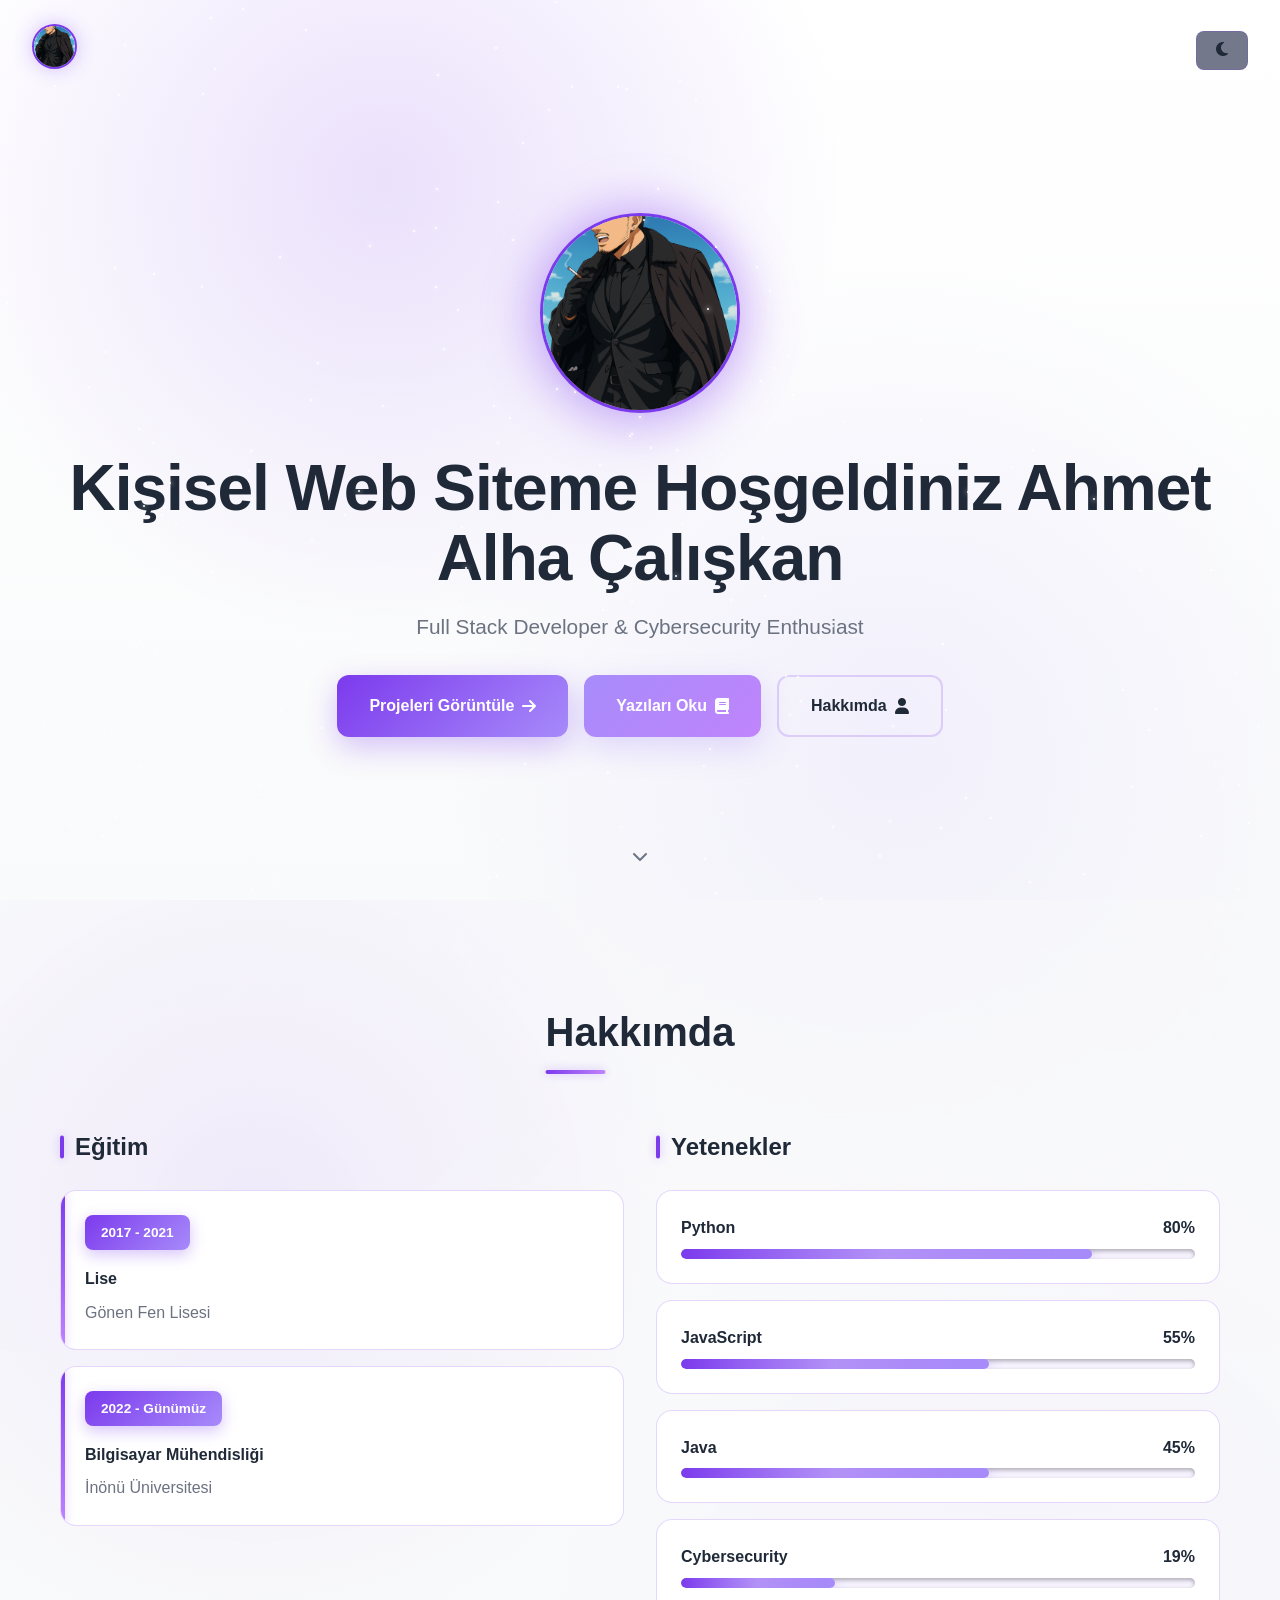
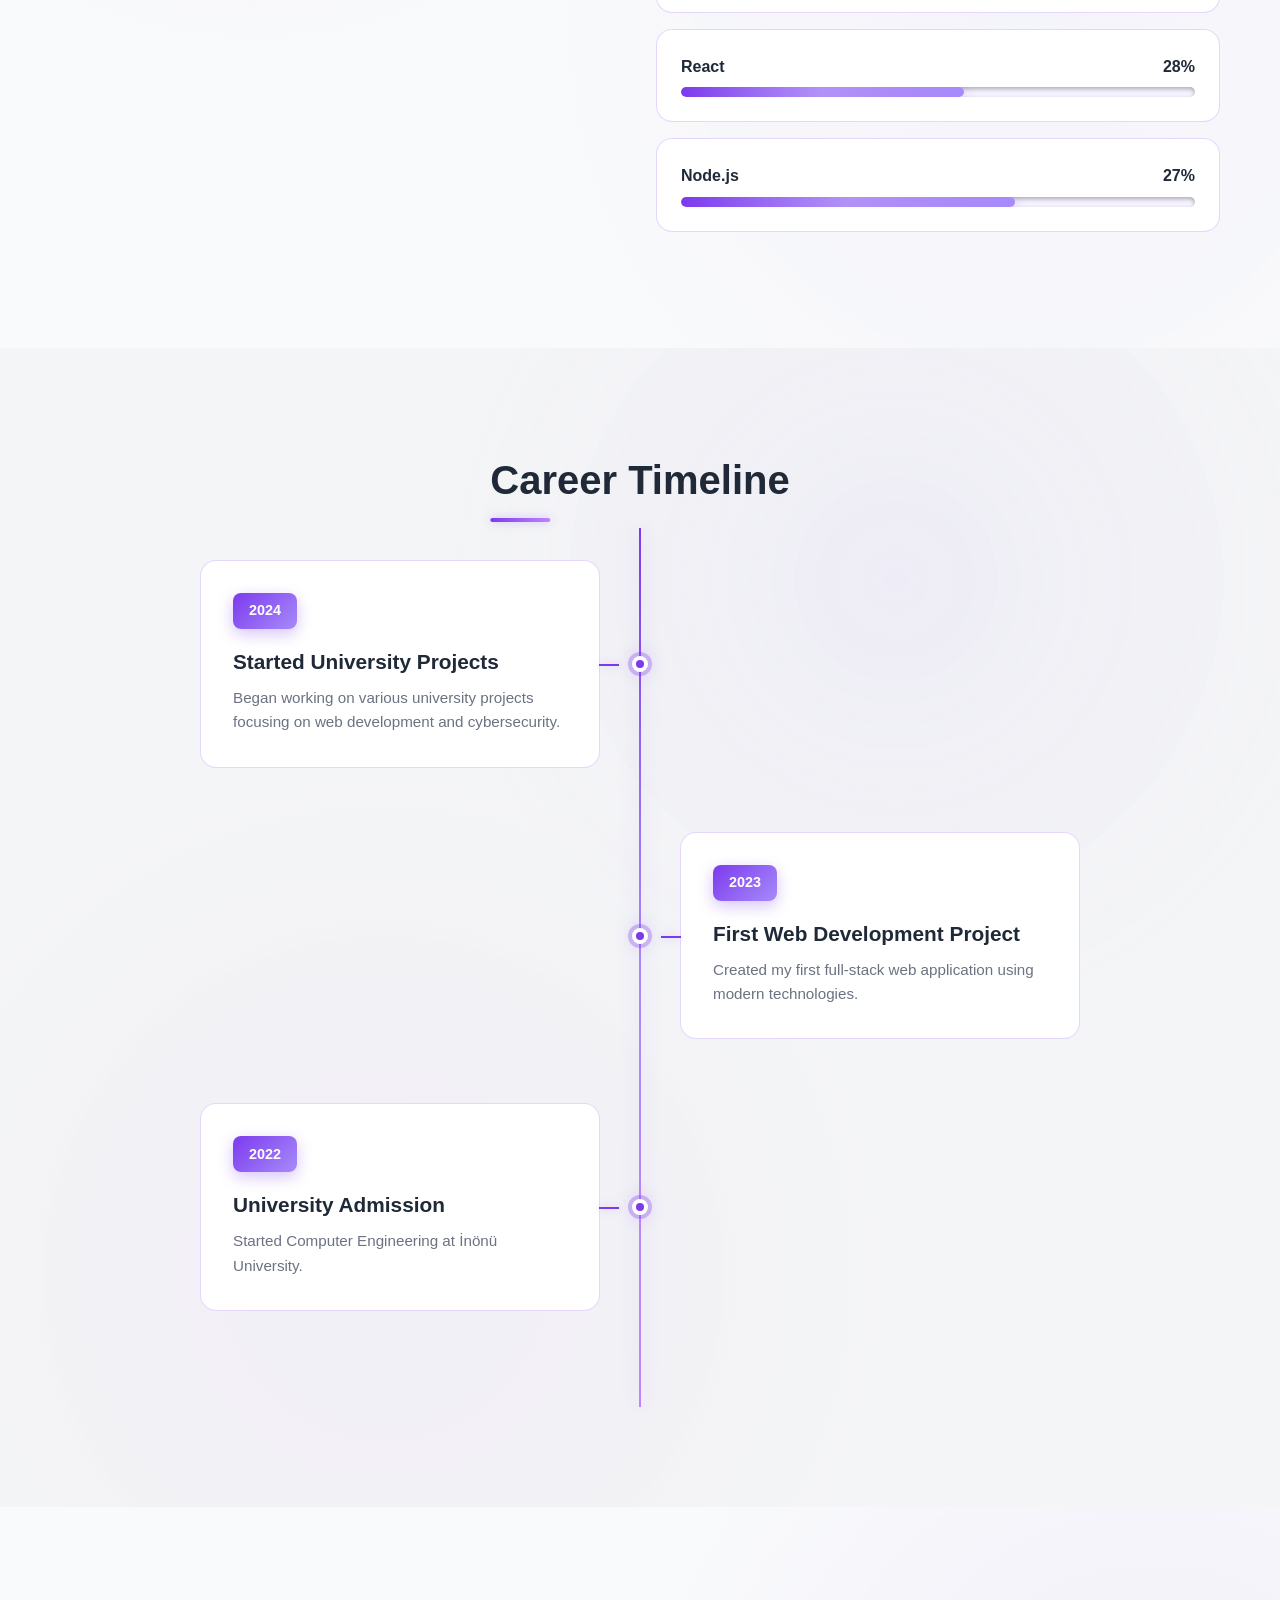
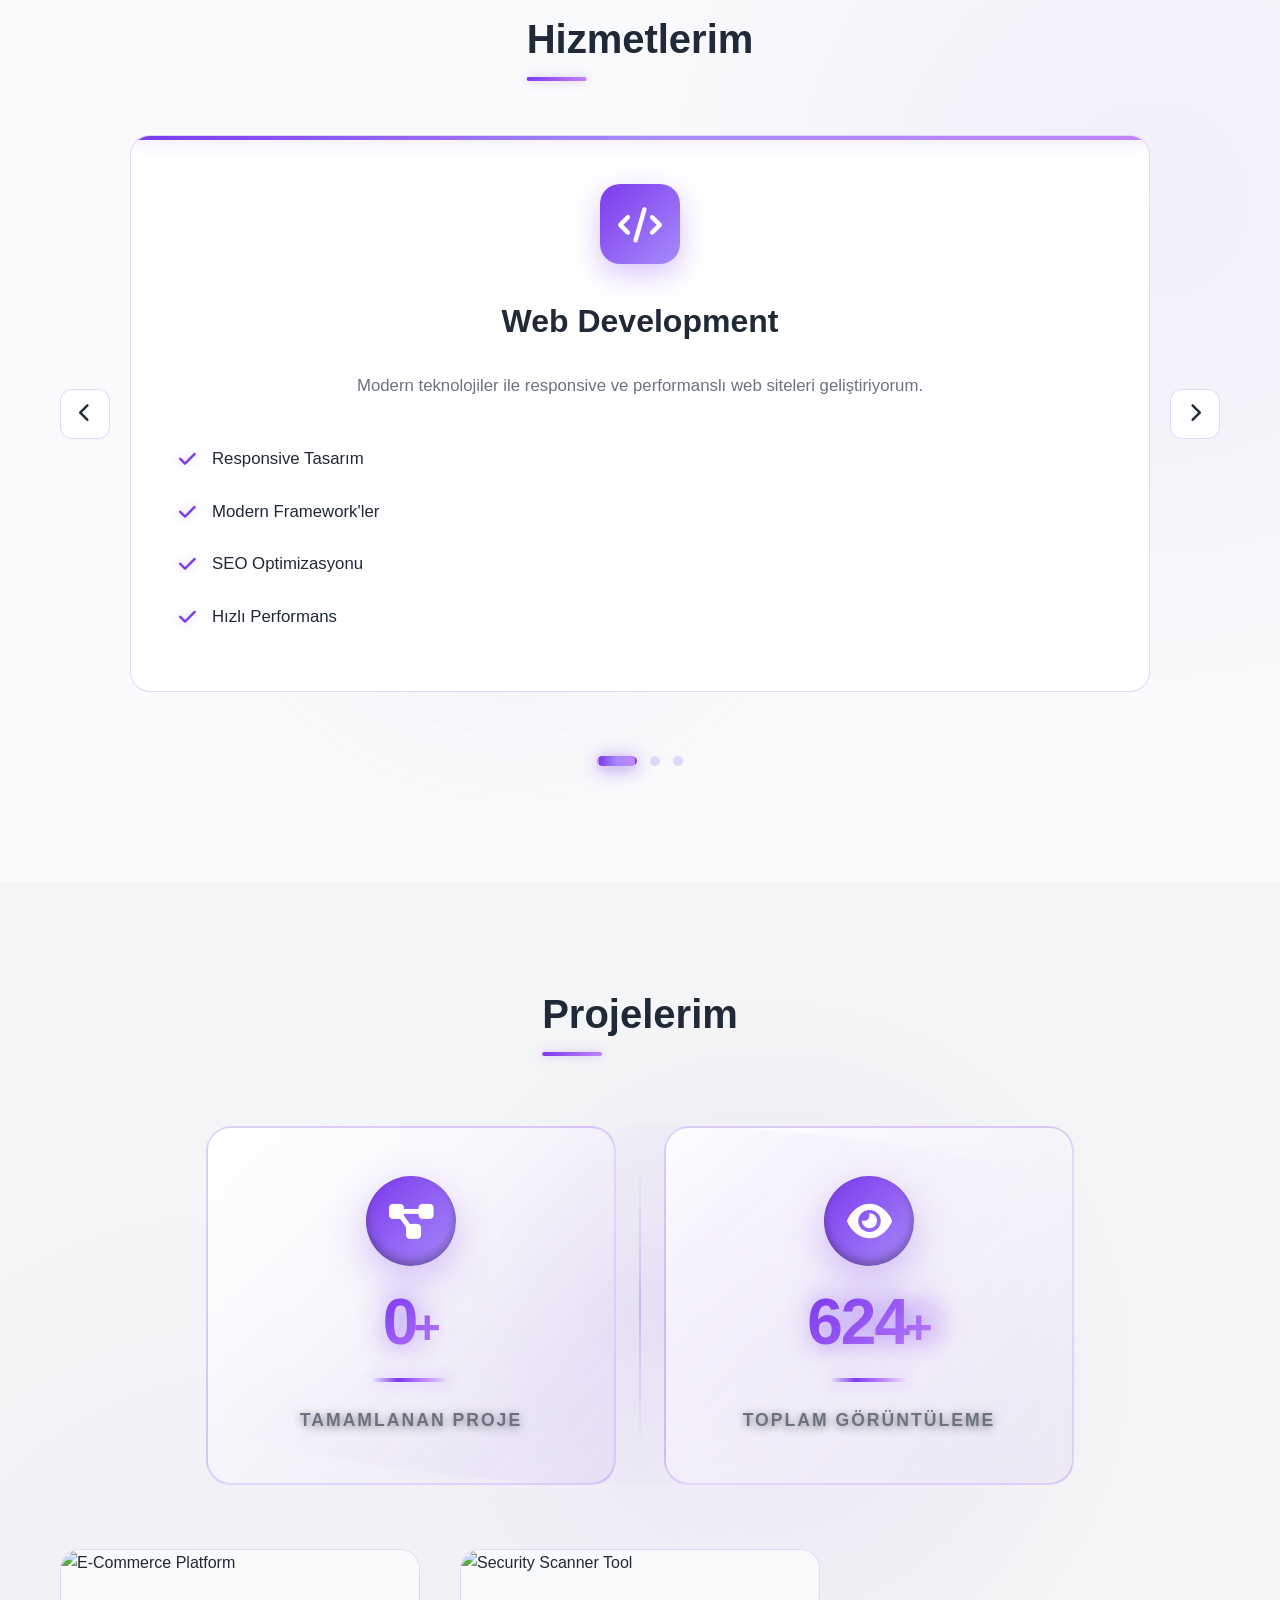
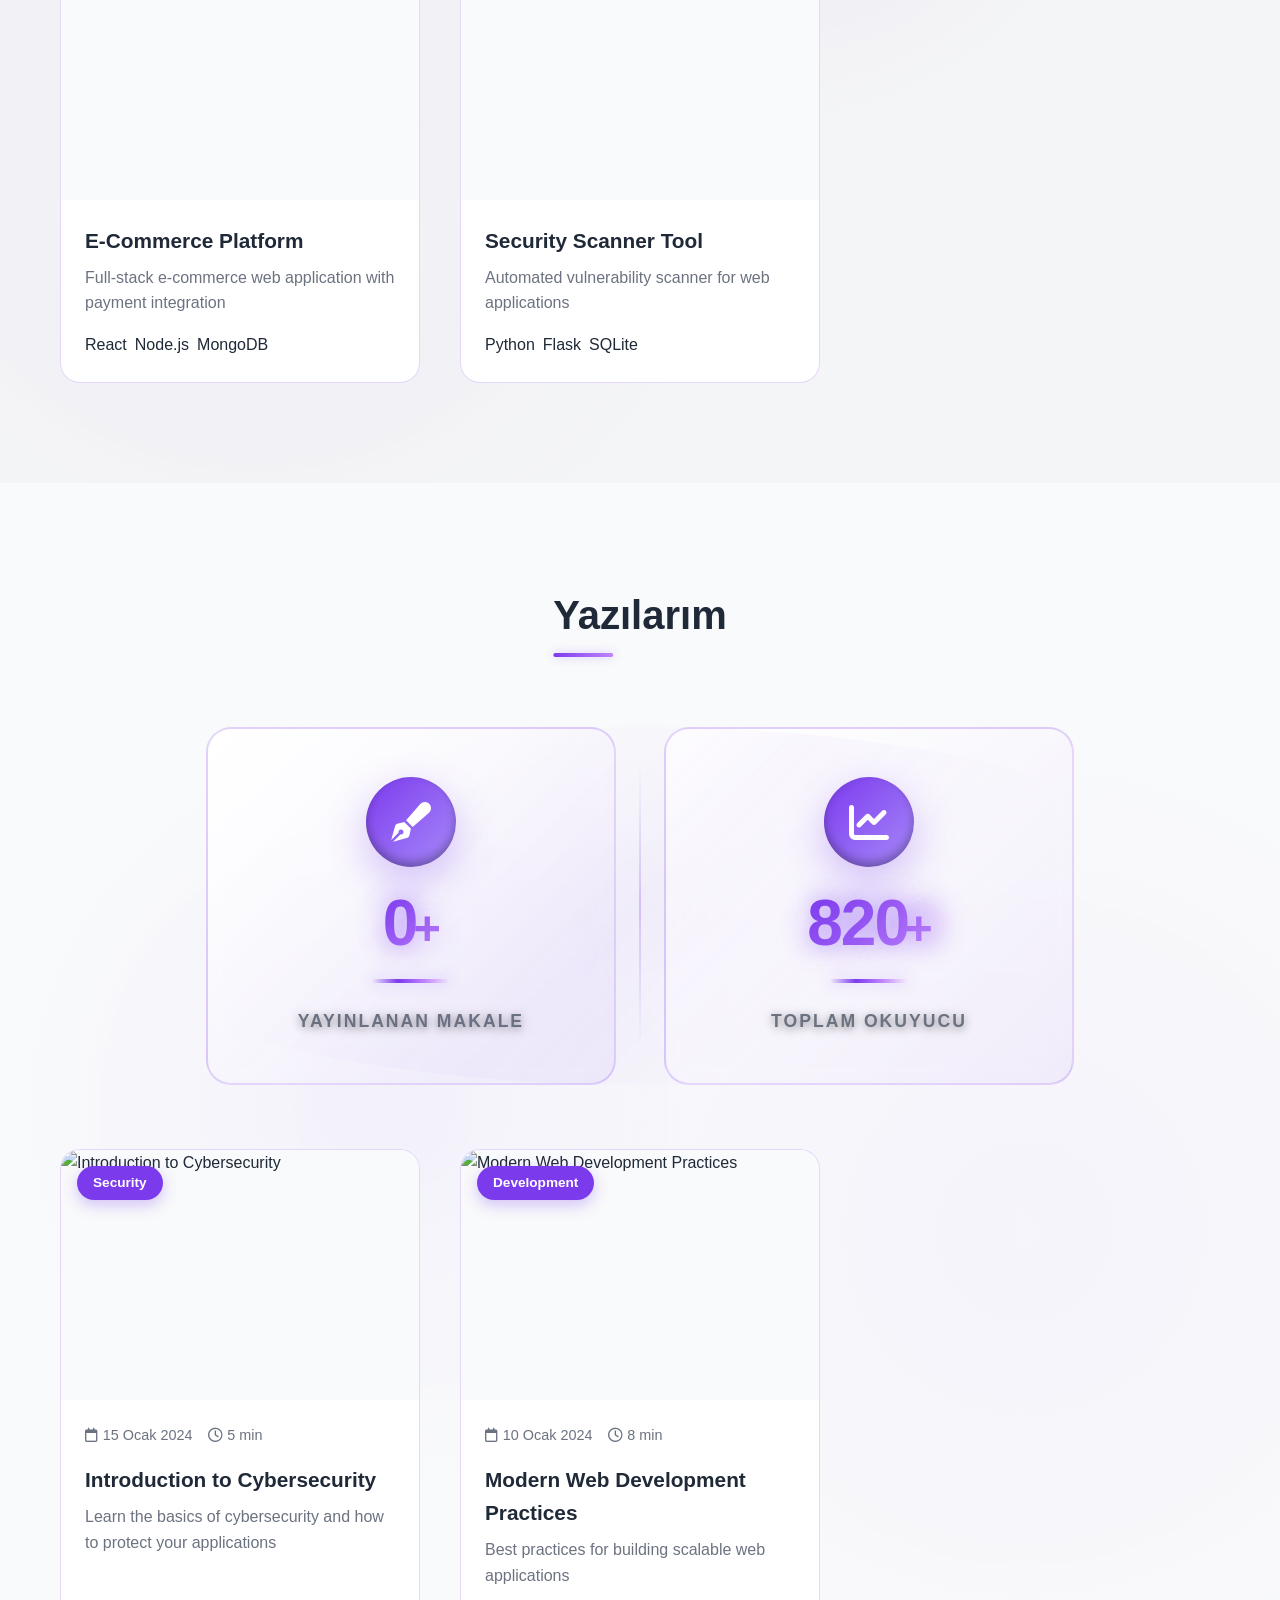
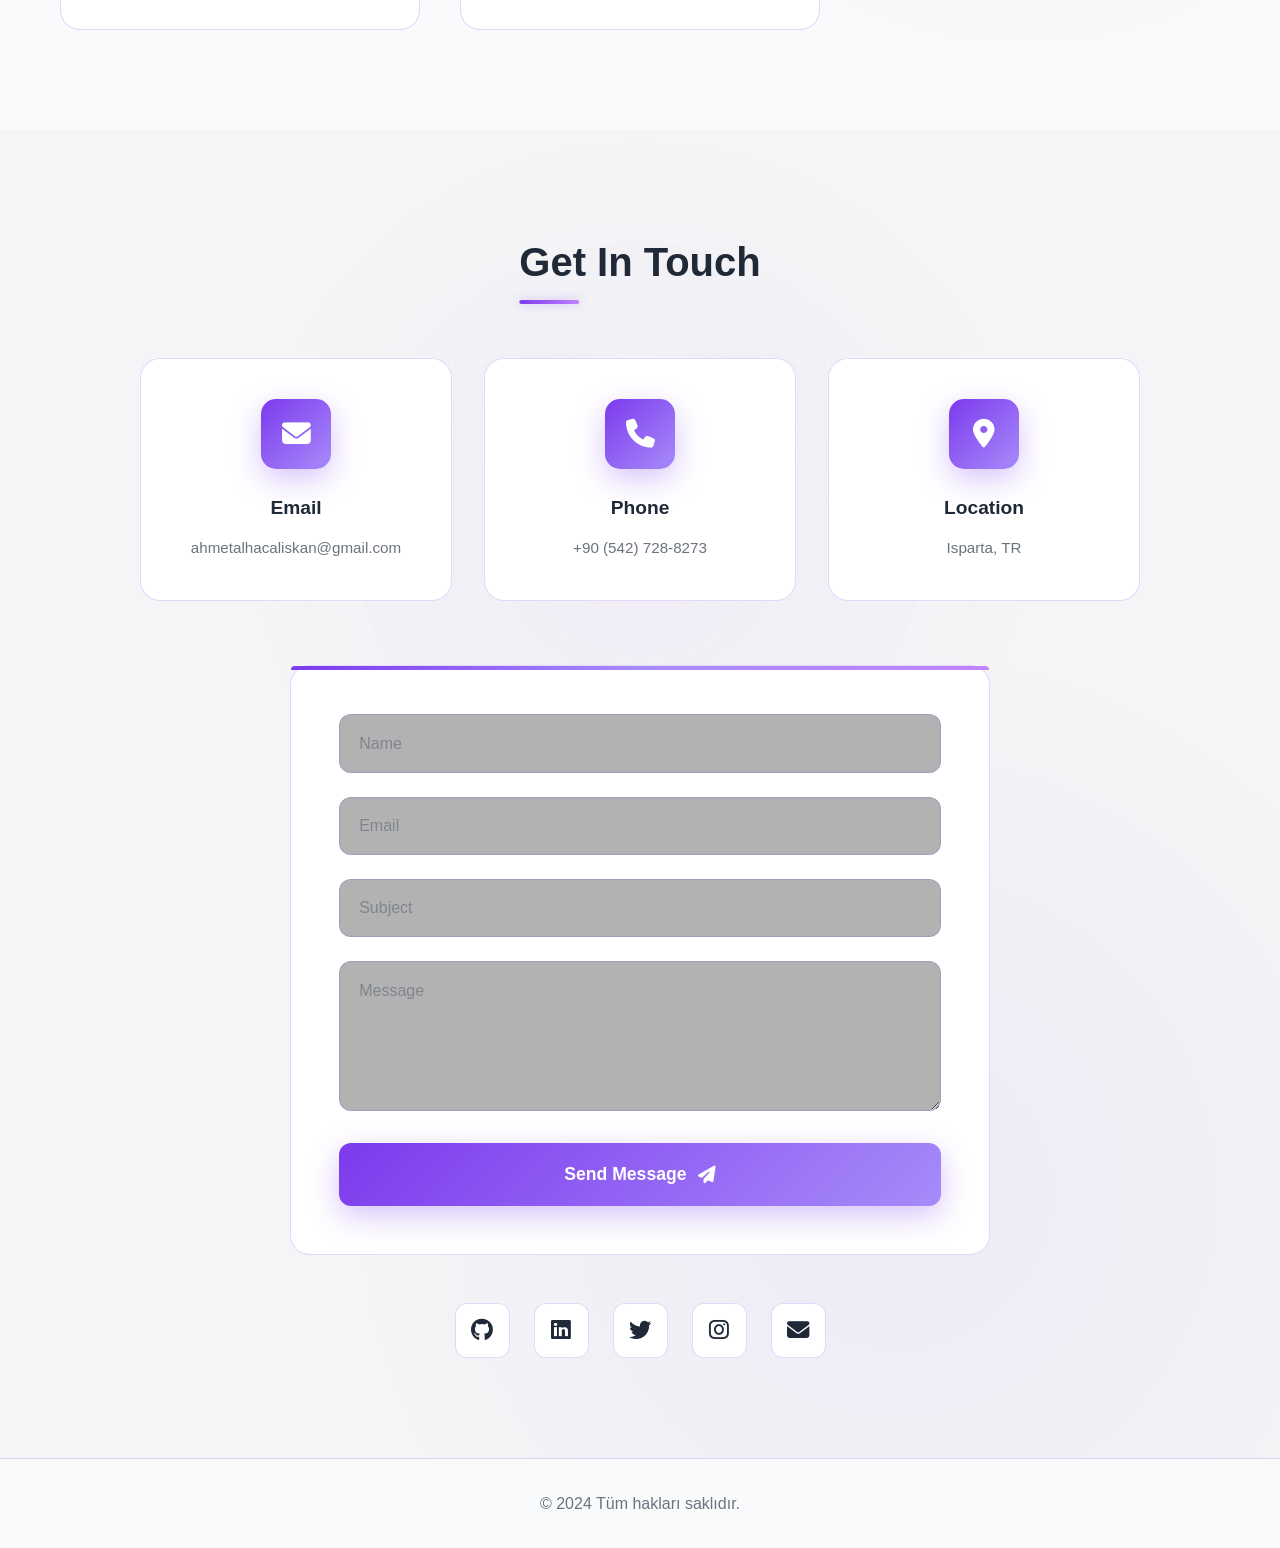
==== index.html @ 1b9120b9 "Initial commit" ====
<!DOCTYPE html>
<html lang="tr">
<head>
    <meta charset="UTF-8">
    <meta name="viewport" content="width=device-width, initial-scale=1.0">
    <title>Kişisel Portfolio</title>
    <link rel="stylesheet" href="css/style.css">
    <link rel="stylesheet" href="https://cdnjs.cloudflare.com/ajax/libs/font-awesome/6.4.0/css/all.min.css">
</head>
<body>
    <!-- Top Invisible Bar -->
    <div class="top-bar">
        <div class="top-bar-container">
            <div class="profile-section">
                <img src="images/proje_pp.png" alt="Profile" class="profile-mini">
            </div>
            <div class="theme-section">
                <button class="theme-toggle" id="themeToggle">
                    <i class="fas fa-moon"></i>
                </button>
            </div>
        </div>
    </div>

    <!-- Hero Section -->
    <section id="home" class="hero">
        <div class="hero-container">
            <div class="hero-content">
                <div class="hero-image">
                    <img src="images/proje_pp.png" alt="Profile Picture">
                </div>
                <h1 class="hero-title">Kişisel Web Siteme Hoşgeldiniz </h1>
                <p class="hero-subtitle">Full Stack Developer & Cybersecurity Enthusiast</p>
                <div class="hero-buttons">
                    <a href="#projects" class="btn btn-primary">
                        <span>Projeleri Görüntüle</span>
                        <i class="fas fa-arrow-right"></i>
                    </a>
                    <a href="#writings" class="btn btn-secondary">
                        <span>Yazıları Oku</span>
                        <i class="fas fa-book"></i>
                    </a>
                    <a href="#about" class="btn btn-outline">
                        <span>Hakkımda</span>
                        <i class="fas fa-user"></i>
                    </a>
                </div>
            </div>
        </div>
        <div class="scroll-indicator">
            <i class="fas fa-chevron-down"></i>
        </div>
    </section>

    <!-- About Section -->
    <section id="about" class="about">
        <div class="container">
            <h2 class="section-title">Hakkımda</h2>
            <div class="about-grid">
                <div class="about-content">
                    <h3>Eğitim</h3>
                    <div class="education-card">
                        <span class="year">2017 - 2021</span>
                        <h4>Lise</h4>
                        <p>Gönen Fen Lisesi</p>
                    </div>
                    <div class="education-card">
                        <span class="year">2022 - Günümüz</span>
                        <h4>Bilgisayar Mühendisliği</h4>
                        <p>İnönü Üniversitesi</p>
                    </div>
                </div>
                <div class="skills-content">
                    <h3>Yetenekler</h3>
                    <div class="skill-item">
                        <div class="skill-header">
                            <span>Python</span>
                            <span>80%</span>
                        </div>
                        <div class="skill-bar">
                            <div class="skill-progress" style="width: 80%"></div>
                        </div>
                    </div>
                    <div class="skill-item">
                        <div class="skill-header">
                            <span>JavaScript</span>
                            <span>60%</span>
                        </div>
                        <div class="skill-bar">
                            <div class="skill-progress" style="width: 60%"></div>
                        </div>
                    </div>
                    <div class="skill-item">
                        <div class="skill-header">
                            <span>Java</span>
                            <span>60%</span>
                        </div>
                        <div class="skill-bar">
                            <div class="skill-progress" style="width: 60%"></div>
                        </div>
                    </div>
                    <div class="skill-item">
                        <div class="skill-header">
                            <span>Cybersecurity</span>
                            <span>30%</span>
                        </div>
                        <div class="skill-bar">
                            <div class="skill-progress" style="width: 30%"></div>
                        </div>
                    </div>
                </div>
            </div>
        </div>
    </section>

    <!-- Career Timeline Section -->
    <section id="timeline" class="timeline">
        <div class="container">
            <h2 class="section-title">Career Timeline</h2>
            <div class="timeline-wrapper">
                <div class="timeline-line"></div>
                
                <div class="timeline-item timeline-left">
                    <div class="timeline-content">
                        <span class="timeline-year">2023</span>
                        <h3>Event Title</h3>
                        <p>Description of the event or achievement.</p>
                    </div>
                    <div class="timeline-dot"></div>
                </div>

                <div class="timeline-item timeline-right">
                    <div class="timeline-content">
                        <span class="timeline-year">2022</span>
                        <h3>Event Title</h3>
                        <p>Description of the event or achievement.</p>
                    </div>
                    <div class="timeline-dot"></div>
                </div>

                <div class="timeline-item timeline-left">
                    <div class="timeline-content">
                        <span class="timeline-year">2021</span>
                        <h3>Event Title</h3>
                        <p>Description of the event or achievement.</p>
                    </div>
                    <div class="timeline-dot"></div>
                </div>
            </div>
        </div>
    </section>

    <!-- Services Section -->
    <section id="services" class="services">
        <div class="container">
            <h2 class="section-title">Hizmetlerim</h2>
            
            <div class="services-carousel">
                <button class="carousel-btn prev-btn" id="prevBtn">
                    <i class="fas fa-chevron-left"></i>
                </button>
                
                <div class="carousel-container">
                    <div class="carousel-track" id="carouselTrack">
                        
                        <div class="service-slide">
                            <div class="service-card-carousel">
                                <div class="service-icon">
                                    <i class="fas fa-code"></i>
                                </div>
                                <h3>Web Development</h3>
                                <p>Modern teknolojiler ile responsive ve performanslı web siteleri geliştiriyorum.</p>
                                <ul class="service-features">
                                    <li><i class="fas fa-check"></i> Responsive Tasarım</li>
                                    <li><i class="fas fa-check"></i> Modern Framework'ler</li>
                                    <li><i class="fas fa-check"></i> SEO Optimizasyonu</li>
                                    <li><i class="fas fa-check"></i> Hızlı Performans</li>
                                </ul>
                            </div>
                        </div>

                        <div class="service-slide">
                            <div class="service-card-carousel">
                                <div class="service-icon">
                                    <i class="fas fa-mobile-alt"></i>
                                </div>
                                <h3>Mobile Development</h3>
                                <p>Cross-platform mobil uygulama geliştirme hizmetleri sunuyorum.</p>
                                <ul class="service-features">
                                    <li><i class="fas fa-check"></i> iOS & Android</li>
                                    <li><i class="fas fa-check"></i> React Native</li>
                                    <li><i class="fas fa-check"></i> Modern UI/UX</li>
                                    <li><i class="fas fa-check"></i> Native Performance</li>
                                </ul>
                            </div>
                        </div>

                        <div class="service-slide">
                            <div class="service-card-carousel">
                                <div class="service-icon">
                                    <i class="fas fa-shield-alt"></i>
                                </div>
                                <h3>Cybersecurity</h3>
                                <p>Güvenlik değerlendirmesi ve implementasyon hizmetleri sağlıyorum.</p>
                                <ul class="service-features">
                                    <li><i class="fas fa-check"></i> Penetration Testing</li>
                                    <li><i class="fas fa-check"></i> Security Audit</li>
                                    <li><i class="fas fa-check"></i> Vulnerability Assessment</li>
                                    <li><i class="fas fa-check"></i> Security Consultation</li>
                                </ul>
                            </div>
                        </div>

                    </div>
                </div>

                <button class="carousel-btn next-btn" id="nextBtn">
                    <i class="fas fa-chevron-right"></i>
                </button>
            </div>

            <div class="carousel-indicators" id="carouselIndicators">
                <span class="indicator active" data-slide="0"></span>
                <span class="indicator" data-slide="1"></span>
                <span class="indicator" data-slide="2"></span>
            </div>
        </div>
    </section>

    <!-- Projects Section -->
    <section id="projects" class="projects">
        <div class="container">
            <h2 class="section-title">Projelerim</h2>
            <div class="stats-container">
                <div class="projects-stats">
                    <div class="stat-item" data-aos="zoom-in" data-aos-delay="0">
                        <div class="stat-icon">
                            <i class="fas fa-project-diagram"></i>
                        </div>
                        <span class="stat-number" id="projectsCount">0<span class="stat-plus">+</span></span>
                        <div class="stat-divider"></div>
                        <span class="stat-label">Tamamlanan Proje</span>
                    </div>
                    <div class="stat-item" data-aos="zoom-in" data-aos-delay="200">
                        <div class="stat-icon">
                            <i class="fas fa-eye"></i>
                        </div>
                        <span class="stat-number" id="projectViews">0<span class="stat-plus">+</span></span>
                        <div class="stat-divider"></div>
                        <span class="stat-label">Toplam Görüntüleme</span>
                    </div>
                </div>
            </div>
            <div class="projects-grid" id="projectsGrid">
                <!-- Projects will be loaded dynamically -->
            </div>
        </div>
    </section>

    <!-- Writings Section -->
    <section id="writings" class="writings">
        <div class="container">
            <h2 class="section-title">Yazılarım</h2>
            <div class="stats-container">
                <div class="writings-stats">
                    <div class="stat-item" data-aos="zoom-in" data-aos-delay="0">
                        <div class="stat-icon">
                            <i class="fas fa-pen-fancy"></i>
                        </div>
                        <span class="stat-number" id="articlesCount">0<span class="stat-plus">+</span></span>
                        <div class="stat-divider"></div>
                        <span class="stat-label">Yayınlanan Makale</span>
                    </div>
                    <div class="stat-item" data-aos="zoom-in" data-aos-delay="200">
                        <div class="stat-icon">
                            <i class="fas fa-chart-line"></i>
                        </div>
                        <span class="stat-number" id="viewsCount">0<span class="stat-plus">+</span></span>
                        <div class="stat-divider"></div>
                        <span class="stat-label">Toplam Okuyucu</span>
                    </div>
                </div>
            </div>
            <div class="writings-grid" id="writingsGrid">
                <!-- Articles will be loaded dynamically -->
            </div>
        </div>
    </section>

    <!-- Contact Section -->
    <section id="contact" class="contact">
        <div class="container">
            <h2 class="section-title">Get In Touch</h2>
            
            <!-- Contact Info Cards -->
            <div class="contact-info-grid">
                <div class="contact-info-card" data-aos="fade-up" data-aos-delay="0">
                    <div class="contact-icon">
                        <i class="fas fa-envelope"></i>
                    </div>
                    <h3>Email</h3>
                    <p>ahmetalhacaliskan@gmail.com</p>
                </div>
                
                <div class="contact-info-card" data-aos="fade-up" data-aos-delay="100">
                    <div class="contact-icon">
                        <i class="fas fa-phone"></i>
                    </div>
                    <h3>Phone</h3>
                    <p>+90 (542) 728-8273</p>
                </div>
                
                <div class="contact-info-card" data-aos="fade-up" data-aos-delay="200">
                    <div class="contact-icon">
                        <i class="fas fa-map-marker-alt"></i>
                    </div>
                    <h3>Location</h3>
                    <p>Isparta, TR</p>
                </div>
            </div>

            <!-- Contact Form -->
            <div class="contact-form-wrapper" data-aos="fade-up" data-aos-delay="300">
                <form id="contactForm" class="contact-form">
                    <input type="text" name="name" placeholder="Name" required>
                    <input type="email" name="email" placeholder="Email" required>
                    <input type="text" name="subject" placeholder="Subject" required>
                    <textarea name="message" placeholder="Message" rows="5" required></textarea>
                    <button type="submit" class="btn-send">
                        <span>Send Message</span>
                        <i class="fas fa-paper-plane"></i>
                    </button>
                </form>
            </div>

            <!-- Social Links -->
            <div class="social-links-contact" data-aos="fade-up" data-aos-delay="400">
                <a href="https://github.com/yourusername" target="_blank" rel="noopener noreferrer" title="GitHub">
                    <i class="fab fa-github"></i>
                </a>
                <a href="https://linkedin.com/in/yourusername" target="_blank" rel="noopener noreferrer" title="LinkedIn">
                    <i class="fab fa-linkedin"></i>
                </a>
                <a href="https://twitter.com/yourusername" target="_blank" rel="noopener noreferrer" title="Twitter">
                    <i class="fab fa-twitter"></i>
                </a>
                <a href="https://instagram.com/yourusername" target="_blank" rel="noopener noreferrer" title="Instagram">
                    <i class="fab fa-instagram"></i>
                </a>
                <a href="mailto:ahmetalhacaliskan@gmail.com" title="Email">
                    <i class="fas fa-envelope"></i>
                </a>
            </div>
        </div>
    </section>

    <!-- Footer -->
    <footer class="footer">
        <div class="container">
            <p>&copy; 2024 Tüm hakları saklıdır.</p>
        </div>
    </footer>

    <script src="js/app.js"></script>
</body>
</html>
---- css/style.css ----
:root {
    --primary: #7C3AED;
    --secondary: #A78BFA;
    --accent: #C084FC;
    --bg-main: #0F0F23;
    --bg-secondary: #1A1A2E;
    --bg-card: #16213E;
    --text: #E9ECEF;
    --text-light: #94A3B8;
    --border: rgba(167, 139, 250, 0.1);
    --glow: rgba(124, 58, 237, 0.4);
}

/* Light Theme */
[data-theme="light"] {
    --primary: #7C3AED;
    --secondary: #A78BFA;
    --accent: #C084FC;
    --bg-main: #FFFFFF;
    --bg-secondary: #F9FAFB;
    --bg-card: #FFFFFF;
    --text: #1F2937;
    --text-light: #6B7280;
    --border: rgba(124, 58, 237, 0.2);
    --glow: rgba(124, 58, 237, 0.3);
}

/* Dark Theme (existing) */
[data-theme="dark"] {
    --primary: #7C3AED;
    --secondary: #A78BFA;
    --accent: #C084FC;
    --bg-main: #000000;
    --bg-secondary: #0A0A0F;
    --bg-card: #0F0F1E;
    --text: #FFFFFF;
    --text-light: #94A3B8;
    --border: rgba(167, 139, 250, 0.08);
    --glow: rgba(124, 58, 237, 0.5);
}

* {
    margin: 0;
    padding: 0;
    box-sizing: border-box;
}

body {
    font-family: 'Inter', -apple-system, BlinkMacSystemFont, 'Segoe UI', sans-serif;
    background: var(--bg-main);
    color: var(--text);
    overflow-x: hidden;
    transition: background 0.3s ease, color 0.3s ease;
    line-height: 1.6;
    position: relative;
}

/* Enhanced animated gradient background */
body::before {
    content: '';
    position: fixed;
    top: 0;
    left: 0;
    width: 100%;
    height: 100%;
    background: 
        radial-gradient(circle at 20% 30%, rgba(124, 58, 237, 0.25) 0%, transparent 40%),
        radial-gradient(circle at 80% 70%, rgba(167, 139, 250, 0.2) 0%, transparent 50%),
        radial-gradient(circle at 50% 50%, rgba(192, 132, 252, 0.15) 0%, transparent 60%),
        radial-gradient(circle at 10% 80%, rgba(139, 92, 246, 0.18) 0%, transparent 45%);
    z-index: -2;
    pointer-events: none;
    animation: gradientPulse 15s ease-in-out infinite;
}

@keyframes gradientPulse {
    0%, 100% {
        transform: scale(1) rotate(0deg);
        opacity: 1;
    }
    25% {
        transform: scale(1.1) rotate(5deg);
        opacity: 0.9;
    }
    50% {
        transform: scale(1.15) rotate(-3deg);
        opacity: 0.8;
    }
    75% {
        transform: scale(1.05) rotate(7deg);
        opacity: 0.95;
    }
}

/* More visible animated mesh gradient */
body::after {
    content: '';
    position: fixed;
    top: -50%;
    left: -50%;
    width: 200%;
    height: 200%;
    background: 
        linear-gradient(45deg, transparent 30%, rgba(124, 58, 237, 0.08) 50%, transparent 70%),
        linear-gradient(-45deg, transparent 30%, rgba(167, 139, 250, 0.08) 50%, transparent 70%),
        linear-gradient(135deg, transparent 40%, rgba(192, 132, 252, 0.06) 60%, transparent 80%);
    z-index: -1;
    pointer-events: none;
    animation: meshRotate 40s linear infinite;
}

@keyframes meshRotate {
    0% {
        transform: rotate(0deg);
    }
    100% {
        transform: rotate(360deg);
    }
}

.container {
    max-width: 1200px;
    margin: 0 auto;
    padding: 0 20px;
}

/* Top Bar */
.top-bar {
    position: fixed;
    top: 0;
    width: 100%;
    z-index: 1000;
    padding: 1.5rem 0;
    background: transparent;
    border-bottom: none;
    transition: all 0.5s ease;
    opacity: 1;
}

.top-bar.hidden {
    opacity: 0;
    pointer-events: none;
    transform: translateY(-100%);
}

.top-bar-container {
    max-width: 1400px;
    margin: 0 auto;
    padding: 0 2rem;
    display: flex;
    justify-content: space-between;
    align-items: center;
}

.profile-section {
    transition: opacity 0.3s ease;
}

.profile-mini {
    width: 45px;
    height: 45px;
    border-radius: 50%;
    object-fit: cover;
    border: 2px solid var(--primary);
    transition: all 0.3s ease;
    cursor: pointer;
    box-shadow: 0 0 20px var(--glow);
}

.profile-mini:hover {
    transform: scale(1.1);
    box-shadow: 0 0 30px var(--glow);
}

.theme-toggle {
    background: rgba(22, 33, 62, 0.6);
    backdrop-filter: blur(10px);
    border: 1px solid var(--border);
    padding: 0.6rem 1.2rem;
    border-radius: 8px;
    color: var(--text);
    cursor: pointer;
    transition: all 0.3s ease;
    font-size: 1rem;
}

.theme-toggle:hover {
    background: rgba(124, 58, 237, 0.2);
    border-color: var(--primary);
    box-shadow: 0 0 15px var(--glow);
}

/* Hero Section - with stars */
.hero {
    min-height: 100vh;
    display: flex;
    align-items: center;
    justify-content: center;
    padding-top: 100px;
    padding-bottom: 50px;
    position: relative;
    background: linear-gradient(180deg, #0F0F23 0%, #1A1A2E 100%);
    overflow: hidden;
}

.hero::before {
    content: '';
    position: absolute;
    top: 0;
    left: 0;
    right: 0;
    bottom: 0;
    background: 
        radial-gradient(circle at 30% 20%, rgba(124, 58, 237, 0.15), transparent 40%),
        radial-gradient(circle at 70% 80%, rgba(167, 139, 250, 0.1), transparent 40%);
    pointer-events: none;
    z-index: 0;
}

.hero-container {
    text-align: center;
    position: relative;
    z-index: 1;
}

.hero-image {
    position: relative;
    display: inline-block;
    margin-bottom: 2rem;
}

.hero-image::before {
    content: '';
    position: absolute;
    inset: -15px;
    background: linear-gradient(45deg, var(--primary), var(--accent));
    border-radius: 50%;
    opacity: 0.2;
    filter: blur(25px);
    animation: pulse 3s ease-in-out infinite;
}

@keyframes pulse {
    0%, 100% { opacity: 0.2; transform: scale(1); }
    50% { opacity: 0.4; transform: scale(1.05); }
}

.hero-image img {
    width: 200px;
    height: 200px;
    border-radius: 50%;
    object-fit: cover;
    border: 3px solid var(--primary);
    position: relative;
    z-index: 1;
    box-shadow: 0 0 40px var(--glow);
}

.hero-title {
    font-size: 4rem;
    font-weight: 800;
    margin-bottom: 1rem;
    color: var(--text);
    letter-spacing: -1px;
    line-height: 1.1;
}

.hero-subtitle {
    font-size: 1.3rem;
    color: var(--text-light);
    margin-bottom: 2rem;
    font-weight: 400;
}

.hero-buttons {
    display: flex;
    gap: 1rem;
    justify-content: center;
    flex-wrap: wrap;
}

.btn {
    display: inline-flex;
    align-items: center;
    gap: 0.5rem;
    padding: 1rem 2rem;
    border-radius: 12px;
    text-decoration: none;
    font-weight: 600;
    transition: all 0.3s ease;
    font-size: 1rem;
    position: relative;
    overflow: hidden;
}

.btn::before {
    content: '';
    position: absolute;
    top: 50%;
    left: 50%;
    width: 0;
    height: 0;
    border-radius: 50%;
    background: rgba(255, 255, 255, 0.1);
    transform: translate(-50%, -50%);
    transition: width 0.6s, height 0.6s;
}

.btn:hover::before {
    width: 300px;
    height: 300px;
}

.btn-primary {
    background: linear-gradient(135deg, var(--primary) 0%, var(--secondary) 100%);
    color: white;
    border: none;
    box-shadow: 0 10px 30px var(--glow);
}

.btn-primary:hover {
    transform: translateY(-3px);
    box-shadow: 0 15px 40px var(--glow);
}

.btn-secondary {
    background: linear-gradient(135deg, var(--secondary) 0%, var(--accent) 100%);
    color: white;
    border: none;
    box-shadow: 0 10px 30px rgba(167, 139, 250, 0.3);
}

.btn-secondary:hover {
    transform: translateY(-3px);
    box-shadow: 0 15px 40px rgba(167, 139, 250, 0.4);
}

.btn-outline {
    background: transparent;
    color: var(--text);
    border: 2px solid var(--border);
}

.btn-outline:hover {
    background: rgba(124, 58, 237, 0.1);
    border-color: var(--primary);
    box-shadow: 0 0 20px var(--glow);
}

.scroll-indicator {
    position: absolute;
    bottom: 30px;
    left: 50%;
    transform: translateX(-50%);
    color: var(--text-light);
    animation: bounce 2s infinite;
}

@keyframes bounce {
    0%, 100% { transform: translateX(-50%) translateY(0); }
    50% { transform: translateX(-50%) translateY(-10px); }
}

/* Section Styles */
section {
    padding: 100px 0;
    position: relative;
}

/* Enhanced Section Styles with stronger effects */
.about {
    background: rgba(26, 26, 46, 0.5);
    position: relative;
}

.about::before {
    content: '';
    position: absolute;
    top: 0;
    left: 0;
    right: 0;
    bottom: 0;
    background: 
        radial-gradient(circle at 20% 30%, rgba(124, 58, 237, 0.25), transparent 35%),
        radial-gradient(circle at 80% 70%, rgba(167, 139, 250, 0.18), transparent 40%);
    pointer-events: none;
    z-index: 0;
    animation: sectionPulse 8s ease-in-out infinite;
}

@keyframes sectionPulse {
    0%, 100% { opacity: 1; }
    50% { opacity: 0.6; }
}

.timeline {
    background: rgba(22, 24, 42, 0.5);
    padding: 100px 0;
    position: relative;
}

.timeline::before {
    content: '';
    position: absolute;
    top: 0;
    left: 0;
    right: 0;
    bottom: 0;
    background: 
        radial-gradient(circle at 70% 20%, rgba(167, 139, 250, 0.25), transparent 35%),
        radial-gradient(circle at 30% 80%, rgba(192, 132, 252, 0.2), transparent 40%);
    pointer-events: none;
    z-index: 0;
    animation: sectionPulse 10s ease-in-out infinite;
}

.services {
    background: rgba(20, 22, 40, 0.5);
    overflow: hidden;
    position: relative;
}

.services::before {
    content: '';
    position: absolute;
    top: 0;
    left: 0;
    right: 0;
    bottom: 0;
    background: 
        radial-gradient(circle at 40% 60%, rgba(192, 132, 252, 0.25), transparent 35%),
        radial-gradient(circle at 90% 30%, rgba(124, 58, 237, 0.18), transparent 40%);
    pointer-events: none;
    z-index: 0;
    animation: sectionPulse 9s ease-in-out infinite;
}

.projects {
    background: rgba(18, 20, 38, 0.5);
    position: relative;
}

.projects::before {
    content: '';
    position: absolute;
    top: 0;
    left: 0;
    right: 0;
    bottom: 0;
    background: 
        radial-gradient(circle at 60% 40%, rgba(124, 58, 237, 0.25), transparent 35%),
        radial-gradient(circle at 20% 70%, rgba(167, 139, 250, 0.2), transparent 40%);
    pointer-events: none;
    z-index: 0;
    animation: sectionPulse 11s ease-in-out infinite;
}

.writings {
    background: rgba(16, 18, 36, 0.5);
    position: relative;
}

.writings::before {
    content: '';
    position: absolute;
    top: 0;
    left: 0;
    right: 0;
    bottom: 0;
    background: 
        radial-gradient(circle at 30% 50%, rgba(167, 139, 250, 0.25), transparent 35%),
        radial-gradient(circle at 80% 60%, rgba(192, 132, 252, 0.18), transparent 40%);
    pointer-events: none;
    z-index: 0;
    animation: sectionPulse 12s ease-in-out infinite;
}

.contact {
    background: rgba(10, 12, 24, 0.5);
    position: relative;
}

.contact::before {
    content: '';
    position: absolute;
    top: 0;
    left: 0;
    right: 0;
    bottom: 0;
    background: 
        radial-gradient(circle at 50% 30%, rgba(192, 132, 252, 0.25), transparent 35%),
        radial-gradient(circle at 70% 80%, rgba(124, 58, 237, 0.2), transparent 40%);
    pointer-events: none;
    z-index: 0;
    animation: sectionPulse 10s ease-in-out infinite;
}

/* Ensure content is above section overlays */
section .container {
    position: relative;
    z-index: 1;
}

/* Projects & Writings */
.projects {
    background: linear-gradient(180deg, #101424 0%, #0D1220 100%);
}

.writings {
    background: linear-gradient(180deg, #0D1220 0%, #0C1420 100%);
}

.projects-grid, .writings-grid {
    display: grid;
    grid-template-columns: repeat(auto-fill, minmax(320px, 1fr));
    gap: 2.5rem;
    margin-top: 3rem;
}

/* Stars background - only in hero section */
.stars-container {
    position: absolute;
    top: 0;
    left: 0;
    width: 100%;
    height: 100vh;
    pointer-events: none;
    z-index: 1;
}

.star {
    position: absolute;
    width: 2px;
    height: 2px;
    background: white;
    border-radius: 50%;
    box-shadow: 0 0 5px 1px rgba(255, 255, 255, 0.5);
    animation: starTwinkle 3s ease-in-out infinite;
}

@keyframes starTwinkle {
    0%, 100% {
        opacity: 0.3;
        transform: scale(1);
    }
    50% {
        opacity: 1;
        transform: scale(1.5);
    }
}

/* Ensure all sections show stars */
section {
    position: relative;
    z-index: 2;
    padding: 100px 0;
}

/* Make all section backgrounds same dark tone - no contrast */
.hero {
    background: transparent;
}

.about {
    background: rgba(26, 26, 46, 0.5);
}

.timeline {
    background: rgba(22, 24, 42, 0.5);
}

.services {
    background: rgba(20, 22, 40, 0.5);
}

.projects {
    background: rgba(18, 20, 38, 0.5);
}

.writings {
    background: rgba(16, 18, 36, 0.5);
}

.contact {
    background: rgba(10, 12, 24, 0.5);
}

.footer {
    background: #000000;
    color: var(--text);
    padding: 2rem 0;
    text-align: center;
    border-top: 1px solid var(--border);
}

/* Remove hero overlay */
.hero::before {
    content: '';
    position: absolute;
    top: 0;
    left: 0;
    right: 0;
    bottom: 0;
    background: 
        radial-gradient(circle at 30% 20%, rgba(124, 58, 237, 0.15), transparent 40%),
        radial-gradient(circle at 70% 80%, rgba(167, 139, 250, 0.1), transparent 40%);
    pointer-events: none;
    z-index: 0;
}

.section-title {
    text-align: center;
    font-size: 2.5rem;
    font-weight: 800;
    margin-bottom: 1rem;
    color: var(--text);
    position: relative;
    display: inline-block;
    left: 50%;
    transform: translateX(-50%);
}

.section-title::after {
    content: '';
    position: absolute;
    bottom: -10px;
    left: 0;
    width: 60px;
    height: 4px;
    background: linear-gradient(90deg, var(--primary), var(--accent));
    border-radius: 2px;
    box-shadow: 0 0 10px var(--glow);
}

/* About Section */
.about {
    background: rgba(26, 26, 46, 0.5);
}

.about-grid {
    display: grid;
    grid-template-columns: repeat(auto-fit, minmax(300px, 1fr));
    gap: 2rem;
    margin-top: 3rem;
}

.about-content h3,
.skills-content h3 {
    color: var(--text);
    margin-bottom: 1.5rem;
    font-size: 1.5rem;
    font-weight: 700;
    position: relative;
    padding-left: 15px;
}

.about-content h3::before,
.skills-content h3::before {
    content: '';
    position: absolute;
    left: 0;
    top: 50%;
    transform: translateY(-50%);
    width: 4px;
    height: 60%;
    background: var(--primary);
    border-radius: 2px;
    box-shadow: 0 0 10px var(--glow);
}

.education-card {
    background: var(--bg-card);
    padding: 1.5rem;
    border-radius: 16px;
    margin-bottom: 1rem;
    transition: all 0.3s ease;
    border: 1px solid var(--border);
    position: relative;
    overflow: hidden;
}

.education-card::before {
    content: '';
    position: absolute;
    top: 0;
    left: 0;
    width: 4px;
    height: 100%;
    background: linear-gradient(180deg, var(--primary), var(--accent));
    box-shadow: 0 0 10px var(--glow);
}

.education-card:hover {
    transform: translateY(-5px);
    box-shadow: 0 15px 40px rgba(0, 0, 0, 0.5), 0 0 30px var(--glow);
    border-color: var(--primary);
}

.education-card h4 {
    color: var(--text);
    margin: 0.5rem 0;
    font-weight: 600;
}

.education-card p {
    color: var(--text-light);
}

.year {
    display: inline-block;
    background: linear-gradient(135deg, var(--primary), var(--secondary));
    color: white;
    padding: 0.4rem 1rem;
    border-radius: 8px;
    font-size: 0.85rem;
    margin-bottom: 0.5rem;
    font-weight: 600;
    box-shadow: 0 5px 15px var(--glow);
}

.skill-item {
    background: var(--bg-card);
    padding: 1.5rem;
    border-radius: 16px;
    margin-bottom: 1rem;
    border: 1px solid var(--border);
    transition: all 0.3s ease;
}

.skill-item:hover {
    transform: translateY(-3px);
    box-shadow: 0 10px 30px rgba(0, 0, 0, 0.5), 0 0 20px var(--glow);
    border-color: var(--primary);
}

.skill-header {
    display: flex;
    justify-content: space-between;
    margin-bottom: 0.5rem;
    color: var(--text);
    font-weight: 600;
}

.skill-bar {
    background: rgba(167, 139, 250, 0.1);
    height: 10px;
    border-radius: 10px;
    overflow: hidden;
    margin-top: 0.5rem;
    position: relative;
    box-shadow: inset 0 2px 4px rgba(0, 0, 0, 0.3);
}

.skill-progress {
    height: 100%;
    background: linear-gradient(90deg, var(--primary), var(--secondary));
    border-radius: 10px;
    transition: width 1s ease;
    position: relative;
    box-shadow: 0 0 15px var(--glow);
}

.skill-progress::after {
    content: '';
    position: absolute;
    top: 0;
    left: 0;
    right: 0;
    bottom: 0;
    background: linear-gradient(90deg, transparent, rgba(255, 255, 255, 0.3), transparent);
    animation: shimmer 2s infinite;
}

@keyframes shimmer {
    0% { transform: translateX(-100%); }
    100% { transform: translateX(100%); }
}

/* Career Timeline Section */
.timeline {
    background: rgba(22, 24, 42, 0.5);
    padding: 100px 0;
}

.timeline-wrapper {
    position: relative;
    max-width: 900px;
    margin: 0 auto;
    padding: 2rem 0;
}

.timeline-line {
    position: absolute;
    left: 50%;
    top: 0;
    bottom: 0;
    width: 2px;
    background: linear-gradient(180deg, var(--primary), var(--secondary), var(--accent));
    transform: translateX(-50%);
    box-shadow: 0 0 20px var(--glow);
}

.timeline-item {
    position: relative;
    display: flex;
    align-items: center;
    margin-bottom: 4rem;
}

.timeline-left {
    justify-content: flex-end;
    padding-right: calc(50% + 40px);
}

.timeline-right {
    justify-content: flex-start;
    padding-left: calc(50% + 40px);
}

.timeline-content {
    background: var(--bg-card);
    padding: 2rem;
    border-radius: 16px;
    max-width: 400px;
    position: relative;
    transition: all 0.3s ease;
    border: 1px solid var(--border);
}

.timeline-content::before {
    content: '';
    position: absolute;
    top: 50%;
    width: 20px;
    height: 2px;
    background: var(--primary);
    box-shadow: 0 0 10px var(--glow);
}

.timeline-left .timeline-content::before {
    right: -20px;
}

.timeline-right .timeline-content::before {
    left: -20px;
}

.timeline-content:hover {
    transform: translateY(-5px);
    box-shadow: 0 20px 50px rgba(0, 0, 0, 0.6), 0 0 40px var(--glow);
    border-color: var(--primary);
}

.timeline-year {
    display: inline-block;
    background: linear-gradient(135deg, var(--primary), var(--secondary));
    color: white;
    padding: 0.4rem 1rem;
    border-radius: 8px;
    font-size: 0.9rem;
    font-weight: 700;
    margin-bottom: 1rem;
    box-shadow: 0 5px 15px var(--glow);
}

.timeline-content h3 {
    color: var(--text);
    font-size: 1.3rem;
    margin-bottom: 0.5rem;
    font-weight: 700;
}

.timeline-content p {
    color: var(--text-light);
    font-size: 0.95rem;
    line-height: 1.6;
}

.timeline-dot {
    position: absolute;
    left: 50%;
    top: 50%;
    transform: translate(-50%, -50%);
    width: 16px;
    height: 16px;
    background: var(--primary);
    border: 4px solid var(--bg-main);
    border-radius: 50%;
    z-index: 2;
    box-shadow: 0 0 0 4px var(--glow), 0 0 20px var(--glow);
}

/* Services Section */
.services {
    background: rgba(26, 26, 46, 0.5);
    overflow: hidden;
}

.services-carousel {
    position: relative;
    max-width: 1400px;
    margin: 3rem auto;
    padding: 0 60px;
}

.carousel-container {
    overflow: hidden;
    border-radius: 20px;
}

.carousel-track {
    display: flex;
    transition: transform 0.5s ease-in-out;
}

.service-slide {
    min-width: 100%;
    padding: 0 10px;
    box-sizing: border-box;
}

.service-card-carousel {
    background: var(--bg-card);
    padding: 3rem;
    border-radius: 20px;
    border: 1px solid var(--border);
    position: relative;
    overflow: hidden;
    height: 100%;
    min-height: 450px;
    display: flex;
    flex-direction: column;
    transition: all 0.3s ease;
}

.service-card-carousel::before {
    content: '';
    position: absolute;
    top: 0;
    left: 0;
    right: 0;
    height: 4px;
    background: linear-gradient(90deg, var(--primary), var(--secondary), var(--accent));
    box-shadow: 0 0 15px var(--glow);
}

.service-card-carousel:hover {
    transform: translateY(-5px);
    box-shadow: 0 20px 60px rgba(0, 0, 0, 0.6), 0 0 40px var(--glow);
    border-color: var(--primary);
}

.service-card-carousel .service-icon {
    width: 80px;
    height: 80px;
    background: linear-gradient(135deg, var(--primary), var(--secondary));
    border-radius: 20px;
    display: flex;
    align-items: center;
    justify-content: center;
    font-size: 2.2rem;
    color: white;
    margin: 0 auto 2rem;
    box-shadow: 0 10px 30px var(--glow);
}

.service-card-carousel h3 {
    font-size: 2rem;
    font-weight: 700;
    margin-bottom: 1.5rem;
    color: var(--text);
    text-align: center;
}

.service-card-carousel p {
    color: var(--text-light);
    margin-bottom: 2rem;
    line-height: 1.8;
    text-align: center;
    font-size: 1.05rem;
}

.service-card-carousel .service-features {
    list-style: none;
    margin-top: auto;
}

.service-card-carousel .service-features li {
    padding: 0.8rem 0;
    display: flex;
    align-items: center;
    gap: 1rem;
    color: var(--text);
    font-size: 1.05rem;
}

.service-card-carousel .service-features i {
    color: var(--primary);
    font-size: 1.2rem;
    text-shadow: 0 0 10px var(--glow);
}

/* Carousel Buttons */
.carousel-btn {
    position: absolute;
    top: 50%;
    transform: translateY(-50%);
    background: var(--bg-card);
    border: 1px solid var(--border);
    width: 50px;
    height: 50px;
    border-radius: 12px;
    color: var(--text);
    cursor: pointer;
    transition: all 0.3s ease;
    display: flex;
    align-items: center;
    justify-content: center;
    font-size: 1.2rem;
    z-index: 10;
}

.carousel-btn:hover {
    background: linear-gradient(135deg, var(--primary), var(--secondary));
    color: white;
    border-color: transparent;
    box-shadow: 0 10px 25px var(--glow);
}

.prev-btn {
    left: 0;
}

.next-btn {
    right: 0;
}

/* Carousel Indicators - Enhanced Modern Design */
.carousel-indicators {
    display: flex;
    justify-content: center;
    align-items: center;
    gap: 0.8rem;
    margin-top: 3rem;
    padding: 1rem;
}

.indicator {
    width: 10px;
    height: 10px;
    border-radius: 50%;
    background: rgba(167, 139, 250, 0.3);
    cursor: pointer;
    transition: all 0.4s cubic-bezier(0.4, 0, 0.2, 1);
    border: 2px solid transparent;
    position: relative;
    overflow: hidden;
}

.indicator::before {
    content: '';
    position: absolute;
    inset: -2px;
    border-radius: 50%;
    background: linear-gradient(45deg, var(--primary), var(--secondary), var(--accent));
    opacity: 0;
    transition: opacity 0.4s ease;
    z-index: -1;
}

.indicator:hover {
    background: var(--secondary);
    transform: scale(1.3);
    box-shadow: 0 0 15px var(--glow);
}

.indicator:hover::before {
    opacity: 0.5;
}

.indicator.active {
    width: 40px;
    height: 10px;
    border-radius: 10px;
    background: linear-gradient(90deg, var(--primary), var(--secondary), var(--accent));
    box-shadow: 0 0 20px var(--glow), 0 4px 15px rgba(124, 58, 237, 0.4);
    transform: scale(1);
    animation: indicatorPulse 2s ease-in-out infinite;
}

@keyframes indicatorPulse {
    0%, 100% {
        box-shadow: 0 0 20px var(--glow), 0 4px 15px rgba(124, 58, 237, 0.4);
    }
    50% {
        box-shadow: 0 0 30px var(--glow), 0 4px 25px rgba(124, 58, 237, 0.6);
    }
}

.indicator.active::before {
    opacity: 0;
}

.indicator.active::after {
    content: '';
    position: absolute;
    top: 0;
    left: -100%;
    width: 100%;
    height: 100%;
    background: linear-gradient(90deg, transparent, rgba(255, 255, 255, 0.4), transparent);
    animation: shimmerIndicator 2s ease-in-out infinite;
}

@keyframes shimmerIndicator {
    0% {
        left: -100%;
    }
    100% {
        left: 200%;
    }
}

/* Remove old services grid */
.services-grid {
    display: none;
}

/* Enhanced shooting stars - more frequent and visible */
.shooting-star {
    position: fixed;
    width: 3px;
    height: 3px;
    background: linear-gradient(90deg, #fff, var(--accent));
    border-radius: 50%;
    box-shadow: 
        0 0 15px 3px rgba(255, 255, 255, 0.9),
        0 0 25px 5px var(--glow);
    animation: shootingStar 2s ease-out infinite;
    opacity: 0;
    z-index: 1;
}

.shooting-star::after {
    content: '';
    position: absolute;
    top: 0;
    right: 0;
    width: 100px;
    height: 2px;
    background: linear-gradient(90deg, rgba(255, 255, 255, 0.8), transparent);
    transform: translateX(-100%) rotate(-45deg);
}

@keyframes shootingStar {
    0% {
        opacity: 0;
        transform: translate(0, 0) rotate(-45deg);
    }
    5% {
        opacity: 1;
    }
    95% {
        opacity: 0.8;
    }
    100% {
        opacity: 0;
        transform: translate(-300px, 300px) rotate(-45deg);
    }
}

/* Stars background - visible everywhere */
.stars-container {
    position: fixed;
    top: 0;
    left: 0;
    width: 100%;
    height: 100%;
    pointer-events: none;
    z-index: 1;
}

.star {
    position: absolute;
    width: 2px;
    height: 2px;
    background: white;
    border-radius: 50%;
    box-shadow: 0 0 5px 1px rgba(255, 255, 255, 0.5);
    animation: starTwinkle 3s ease-in-out infinite;
}

@keyframes starTwinkle {
    0%, 100% {
        opacity: 0.3;
        transform: scale(1);
    }
    50% {
        opacity: 1;
        transform: scale(1.5);
    }
}

/* Glowing orbs - more vibrant */
.glow-orb {
    position: fixed;
    border-radius: 50%;
    pointer-events: none;
    filter: blur(80px);
    opacity: 0.5;
    z-index: -1;
    animation: floatOrb 25s infinite ease-in-out;
}

.glow-orb.orb-1 {
    width: 500px;
    height: 500px;
    background: radial-gradient(circle, rgba(124, 58, 237, 0.6), transparent);
    top: 10%;
    left: 10%;
    animation-delay: 0s;
}

.glow-orb.orb-2 {
    width: 600px;
    height: 600px;
    background: radial-gradient(circle, rgba(167, 139, 250, 0.5), transparent);
    top: 60%;
    right: 10%;
    animation-delay: 5s;
}

.glow-orb.orb-3 {
    width: 450px;
    height: 450px;
    background: radial-gradient(circle, rgba(192, 132, 252, 0.5), transparent);
    bottom: 20%;
    left: 50%;
    animation-delay: 10s;
}

.glow-orb.orb-4 {
    width: 400px;
    height: 400px;
    background: radial-gradient(circle, rgba(139, 92, 246, 0.4), transparent);
    top: 40%;
    left: 30%;
    animation-delay: 15s;
}

@keyframes floatOrb {
    0%, 100% {
        transform: translate(0, 0) scale(1);
    }
    25% {
        transform: translate(80px, -60px) scale(1.2);
    }
    50% {
        transform: translate(-50px, 50px) scale(0.9);
    }
    75% {
        transform: translate(60px, -40px) scale(1.1);
    }
}

/* Animated lines connecting effect - more visible */
.connect-line {
    position: absolute;
    height: 2px;
    background: linear-gradient(90deg, transparent, var(--primary), var(--accent), transparent);
    opacity: 0.4;
    box-shadow: 0 0 10px var(--glow);
    animation: lineMove 6s linear infinite;
}

@keyframes lineMove {
    0% {
        transform: translateX(-100%);
        opacity: 0;
    }
    10% {
        opacity: 0.5;
    }
    90% {
        opacity: 0.5;
    }
    100% {
        transform: translateX(100%);
        opacity: 0;
    }
}

/* Sparkles effect */
.sparkle {
    position: fixed;
    width: 4px;
    height: 4px;
    background: white;
    border-radius: 50%;
    pointer-events: none;
    animation: sparkleFloat 4s ease-out infinite;
    box-shadow: 0 0 10px 2px rgba(255, 255, 255, 0.8);
    z-index: 1;
}

@keyframes sparkleFloat {
    0% {
        opacity: 0;
        transform: translateY(0) scale(0);
    }
    10% {
        opacity: 1;
        transform: translateY(-20px) scale(1);
    }
    90% {
        opacity: 1;
    }
    100% {
        opacity: 0;
        transform: translateY(-200px) scale(0.5);
    }
}

/* Comet effect */
.comet {
    position: fixed;
    width: 5px;
    height: 5px;
    background: white;
    border-radius: 50%;
    box-shadow: 
        0 0 20px 5px rgba(255, 255, 255, 0.9),
        0 0 40px 10px var(--accent);
    animation: cometFly 4s ease-in-out infinite;
    opacity: 0;
    z-index: 1;
}

.comet::before {
    content: '';
    position: absolute;
    top: 50%;
    left: 50%;
    width: 150px;
    height: 3px;
    background: linear-gradient(90deg, rgba(255, 255, 255, 0.9), transparent);
    transform: translate(-50%, -50%);
}

@keyframes cometFly {
    0% {
        opacity: 0;
        transform: translate(0, 0) rotate(45deg);
    }
    10% {
        opacity: 1;
    }
    90% {
        opacity: 0.8;
    }
    100% {
        opacity: 0;
        transform: translate(500px, -500px) rotate(45deg);
    }
}

/* Aurora effect */
.aurora {
    position: fixed;
    width: 100%;
    height: 100%;
    top: 0;
    left: 0;
    pointer-events: none;
    z-index: -1;
    opacity: 0.3;
    animation: auroraMove 20s ease-in-out infinite;
}

.aurora::before {
    content: '';
    position: absolute;
    width: 200%;
    height: 200%;
    top: -50%;
    left: -50%;
    background: 
        radial-gradient(ellipse at 30% 50%, rgba(124, 58, 237, 0.3) 0%, transparent 50%),
        radial-gradient(ellipse at 70% 50%, rgba(167, 139, 250, 0.25) 0%, transparent 50%);
    animation: auroraWave 15s ease-in-out infinite;
}

@keyframes auroraMove {
    0%, 100% {
        transform: translateX(0);
    }
    50% {
        transform: translateX(100px);
    }
}

@keyframes auroraWave {
    0%, 100% {
        transform: rotate(0deg) scale(1);
    }
    50% {
        transform: rotate(10deg) scale(1.1);
    }
}

/* Nebula clouds */
.nebula {
    position: fixed;
    border-radius: 50%;
    pointer-events: none;
    filter: blur(100px);
    opacity: 0.2;
    z-index: -1;
    animation: nebulaDrift 30s ease-in-out infinite;
}

.nebula.nebula-1 {
    width: 600px;
    height: 400px;
    background: radial-gradient(ellipse, rgba(124, 58, 237, 0.4), transparent);
    top: 20%;
    right: 20%;
}

.nebula.nebula-2 {
    width: 500px;
    height: 500px;
    background: radial-gradient(ellipse, rgba(192, 132, 252, 0.3), transparent);
    bottom: 30%;
    left: 10%;
}

@keyframes nebulaDrift {
    0%, 100% {
        transform: translate(0, 0) rotate(0deg);
    }
    50% {
        transform: translate(50px, -50px) rotate(180deg);
    }
}

/* Floating particles - enhanced visibility */
.floating-particle {
    position: absolute;
    border-radius: 50%;
    pointer-events: none;
    opacity: 0;
    animation: floatParticle 12s infinite ease-in-out;
    box-shadow: 0 0 20px var(--glow);
}

.floating-particle.small {
    width: 4px;
    height: 4px;
    background: var(--primary);
}

.floating-particle.medium {
    width: 6px;
    height: 6px;
    background: var(--secondary);
}

.floating-particle.large {
    width: 10px;
    height: 10px;
    background: var(--accent);
}

@keyframes floatParticle {
    0% {
        transform: translate(0, 0) scale(0);
        opacity: 0;
    }
    15% {
        opacity: 0.8;
    }
    50% {
        opacity: 1;
        transform: translate(var(--x), var(--y)) scale(1.5);
    }
    85% {
        opacity: 0.8;
    }
    100% {
        transform: translate(calc(var(--x) * 2), calc(var(--y) * 2)) scale(0);
        opacity: 0;
    }
}

/* Ensure content is above effects */
section {
    position: relative;
    z-index: 1;
}

.stats-container {
    position: relative;
    z-index: 1;
}

/* Stats Section - Premium Design */
.projects-stats, .writings-stats {
    display: grid;
    grid-template-columns: repeat(2, 1fr);
    gap: 3rem;
    margin: 4rem auto;
    max-width: 900px;
    padding: 0 1rem;
    position: relative;
}

.projects-stats::before,
.writings-stats::before {
    content: '';
    position: absolute;
    top: 50%;
    left: 50%;
    transform: translate(-50%, -50%);
    width: 1px;
    height: 80%;
    background: linear-gradient(180deg, transparent, var(--primary), transparent);
    opacity: 0.5;
}

.stat-item {
    position: relative;
    text-align: center;
    padding: 3rem 2.5rem;
    background: linear-gradient(135deg, var(--bg-card) 0%, rgba(124, 58, 237, 0.05) 100%);
    border-radius: 25px;
    border: 2px solid var(--border);
    transition: all 0.5s cubic-bezier(0.4, 0, 0.2, 1);
    overflow: hidden;
    backdrop-filter: blur(10px);
}

/* Animated gradient border */
.stat-item::before {
    content: '';
    position: absolute;
    inset: -2px;
    background: linear-gradient(45deg, var(--primary), var(--secondary), var(--accent), var(--primary));
    border-radius: 25px;
    opacity: 0;
    transition: opacity 0.5s ease;
    z-index: -1;
    background-size: 300% 300%;
    animation: gradient-rotate 4s ease infinite;
}

@keyframes gradient-rotate {
    0% { background-position: 0% 50%; }
    50% { background-position: 100% 50%; }
    100% { background-position: 0% 50%; }
}

.stat-item:hover::before {
    opacity: 1;
}

/* Floating particles inside stat */
.stat-item::after {
    content: '';
    position: absolute;
    width: 200px;
    height: 200px;
    background: radial-gradient(circle, var(--glow) 0%, transparent 70%);
    top: 50%;
    left: 50%;
    transform: translate(-50%, -50%) scale(0);
    transition: transform 0.6s ease;
    border-radius: 50%;
    opacity: 0;
}

.stat-item:hover::after {
    transform: translate(-50%, -50%) scale(1.5);
    opacity: 0.2;
}

.stat-item:hover {
    transform: translateY(-15px) scale(1.02);
    box-shadow: 
        0 30px 80px rgba(0, 0, 0, 0.7),
        0 0 60px var(--glow),
        inset 0 1px 0 rgba(255, 255, 255, 0.1);
    border-color: transparent;
}

/* Icon container with 3D effect */
.stat-icon {
    width: 90px;
    height: 90px;
    margin: 0 auto 1.5rem;
    background: linear-gradient(135deg, var(--primary), var(--secondary));
    border-radius: 50%;
    display: flex;
    align-items: center;
    justify-content: center;
    font-size: 2.5rem;
    color: white;
    box-shadow: 
        0 15px 40px var(--glow),
        inset 0 -5px 10px rgba(0, 0, 0, 0.3);
    transition: all 0.5s cubic-bezier(0.4, 0, 0.2, 1);
    position: relative;
    z-index: 1;
}

.stat-icon::before {
    content: '';
    position: absolute;
    inset: -5px;
    background: linear-gradient(135deg, var(--primary), var(--accent));
    border-radius: 50%;
    opacity: 0;
    filter: blur(10px);
    transition: opacity 0.5s ease;
    z-index: -1;
}

.stat-item:hover .stat-icon::before {
    opacity: 0.6;
}

.stat-item:hover .stat-icon {
    transform: rotateY(360deg) scale(1.1);
    box-shadow: 
        0 20px 60px var(--glow),
        inset 0 -8px 15px rgba(0, 0, 0, 0.4);
}

/* Animated number display */
.stat-number-wrapper {
    position: relative;
    display: inline-block;
    margin-bottom: 1rem;
}

.stat-number {
    display: inline-block;
    font-size: 4rem;
    font-weight: 900;
    background: linear-gradient(135deg, var(--primary), var(--accent));
    -webkit-background-clip: text;
    -webkit-text-fill-color: transparent;
    line-height: 1;
    position: relative;
    text-shadow: 0 0 30px var(--glow);
    letter-spacing: -2px;
}

.stat-number::before {
    content: attr(data-value);
    position: absolute;
    top: 0;
    left: 0;
    background: linear-gradient(135deg, var(--secondary), var(--accent));
    -webkit-background-clip: text;
    -webkit-text-fill-color: transparent;
    filter: blur(10px);
    opacity: 0.5;
    z-index: -1;
}

/* Plus sign animation */
.stat-plus {
    display: inline-block;
    font-size: 3rem;
    animation: pulse-plus 2s ease-in-out infinite;
    margin-left: -0.2rem;
}

@keyframes pulse-plus {
    0%, 100% {
        opacity: 1;
        transform: scale(1);
    }
    50% {
        opacity: 0.6;
        transform: scale(1.3);
    }
}

/* Decorative divider */
.stat-divider {
    width: 80px;
    height: 4px;
    background: linear-gradient(90deg, transparent, var(--primary), var(--accent), transparent);
    margin: 1.5rem auto;
    border-radius: 3px;
    box-shadow: 0 0 15px var(--glow);
    position: relative;
    overflow: hidden;
}

.stat-divider::before {
    content: '';
    position: absolute;
    top: 0;
    left: -100%;
    width: 100%;
    height: 100%;
    background: linear-gradient(90deg, transparent, rgba(255, 255, 255, 0.6), transparent);
    animation: shimmer-line 2s infinite;
}

@keyframes shimmer-line {
    0% { left: -100%; }
    100% { left: 200%; }
}

/* Label with elegant typography */
.stat-label {
    color: var(--text-light);
    font-size: 1.1rem;
    font-weight: 600;
    text-transform: uppercase;
    letter-spacing: 2px;
    position: relative;
    z-index: 1;
    text-shadow: 0 2px 10px rgba(0, 0, 0, 0.5);
}

/* Count up animation */
.stat-number-animated {
    animation: countUpBounce 0.8s cubic-bezier(0.34, 1.56, 0.64, 1);
}

@keyframes countUpBounce {
    0% {
        opacity: 0;
        transform: translateY(30px) scale(0.5);
    }
    60% {
        transform: translateY(-10px) scale(1.1);
    }
    100% {
        opacity: 1;
        transform: translateY(0) scale(1);
    }
}

/* Stats container background effects */
.stats-container {
    position: relative;
    z-index: 1;
}

.stats-container::before {
    content: '';
    position: absolute;
    top: 50%;
    left: 50%;
    transform: translate(-50%, -50%);
    width: 400px;
    height: 400px;
    border-radius: 50%;
    opacity: 0.1;
    background: radial-gradient(circle, var(--glow) 0%, transparent 70%);
    pointer-events: none;
}

.stats-container::after {
    content: '';
    position: absolute;
    top: 50%;
    left: 50%;
    transform: translate(-50%, -50%);
    width: 100%;
    height: 100%;
    border-radius: 50%;
    background: linear-gradient(135deg, transparent 30%, rgba(124, 58, 237, 0.03) 50%, transparent 70%);
    pointer-events: none;
    animation: pulse 6s ease-in-out infinite;
}

/* Contact Section - Redesigned */
.contact {
    background: rgba(10, 12, 24, 0.5);
    position: relative;
}

.contact .section-title {
    color: var(--text);
    background: none;
    -webkit-background-clip: unset;
    -webkit-text-fill-color: var(--text);
    margin-bottom: 4rem;
}

/* Contact Info Cards - Horizontal Layout */
.contact-info-grid {
    display: grid;
    grid-template-columns: repeat(3, 1fr);
    gap: 2rem;
    margin: 0 auto 4rem;
    max-width: 1000px;
}

.contact-info-card {
    background: var(--bg-card);
    padding: 2.5rem 1.5rem;
    border-radius: 20px;
    text-align: center;
    transition: all 0.4s ease;
    border: 1px solid var(--border);
    position: relative;
    overflow: hidden;
}

.contact-info-card::before {
    content: '';
    position: absolute;
    top: 0;
    left: 0;
    right: 0;
    height: 3px;
    background: linear-gradient(90deg, var(--primary), var(--secondary));
    transform: scaleX(0);
    transition: transform 0.4s ease;
}

.contact-info-card:hover::before {
    transform: scaleX(1);
}

.contact-info-card:hover {
    transform: translateY(-10px);
    box-shadow: 0 20px 60px rgba(0, 0, 0, 0.6), 0 0 40px var(--glow);
    border-color: var(--primary);
}

.contact-icon {
    width: 70px;
    height: 70px;
    background: linear-gradient(135deg, var(--primary), var(--secondary));
    border-radius: 15px;
    display: flex;
    align-items: center;
    justify-content: center;
    margin: 0 auto 1.5rem;
    font-size: 1.8rem;
    color: white;
    box-shadow: 0 10px 30px var(--glow);
    transition: all 0.4s ease;
}

.contact-info-card:hover .contact-icon {
    transform: rotateY(360deg) scale(1.1);
}

.contact-info-card h3 {
    color: var(--text);
    margin-bottom: 0.8rem;
    font-size: 1.2rem;
    font-weight: 700;
}

.contact-info-card p {
    color: var(--text-light);
    font-size: 0.95rem;
}

/* Contact Form - Centered */
.contact-form-wrapper {
    max-width: 700px;
    margin: 0 auto 3rem;
}

.contact-form {
    background: var(--bg-card);
    padding: 3rem;
    border-radius: 20px;
    border: 1px solid var(--border);
    position: relative;
}

.contact-form::before {
    content: '';
    position: absolute;
    top: 0;
    left: 0;
    right: 0;
    height: 4px;
    background: linear-gradient(90deg, var(--primary), var(--secondary), var(--accent));
    border-radius: 20px 20px 0 0;
}

.contact-form input,
.contact-form textarea {
    width: 100%;
    padding: 1.2rem;
    margin-bottom: 1.5rem;
    border: 1px solid var(--border);
    border-radius: 12px;
    background: rgba(0, 0, 0, 0.3);
    color: var(--text);
    transition: all 0.3s ease;
    font-family: inherit;
    font-size: 1rem;
}

.contact-form input::placeholder,
.contact-form textarea::placeholder {
    color: var(--text-light);
    opacity: 0.7;
}

.contact-form input:focus,
.contact-form textarea:focus {
    outline: none;
    border-color: var(--primary);
    box-shadow: 0 0 0 3px var(--glow);
    background: rgba(0, 0, 0, 0.4);
}

.contact-form textarea {
    resize: vertical;
    min-height: 150px;
}

.btn-send {
    width: 100%;
    padding: 1.3rem 2rem;
    background: linear-gradient(135deg, var(--primary), var(--secondary));
    color: white;
    border: none;
    border-radius: 12px;
    font-size: 1.1rem;
    font-weight: 700;
    cursor: pointer;
    transition: all 0.4s ease;
    display: flex;
    align-items: center;
    justify-content: center;
    gap: 0.7rem;
    box-shadow: 0 10px 30px var(--glow);
    position: relative;
    overflow: hidden;
}

.btn-send::before {
    content: '';
    position: absolute;
    top: 50%;
    left: 50%;
    width: 0;
    height: 0;
    background: rgba(255, 255, 255, 0.2);
    border-radius: 50%;
    transform: translate(-50%, -50%);
    transition: width 0.6s, height 0.6s;
}

.btn-send:hover::before {
    width: 400px;
    height: 400px;
}

.btn-send:hover {
    transform: translateY(-3px);
    box-shadow: 0 15px 50px var(--glow);
}

.btn-send:active {
    transform: translateY(-1px);
}

/* Social Links - Below Form */
.social-links-contact {
    display: flex;
    justify-content: center;
    gap: 1.5rem;
    margin-top: 3rem;
}

.social-links-contact a {
    width: 55px;
    height: 55px;
    background: var(--bg-card);
    border: 1px solid var(--border);
    border-radius: 12px;
    display: flex;
    align-items: center;
    justify-content: center;
    color: var(--text);
    text-decoration: none;
    transition: all 0.4s ease;
    font-size: 1.4rem;
    position: relative;
    overflow: hidden;
}

.social-links-contact a::before {
    content: '';
    position: absolute;
    top: 50%;
    left: 50%;
    width: 0;
    height: 0;
    background: linear-gradient(135deg, var(--primary), var(--secondary));
    border-radius: 12px;
    transform: translate(-50%, -50%);
    transition: width 0.4s, height 0.4s;
    z-index: -1;
}

.social-links-contact a:hover::before {
    width: 100%;
    height: 100%;
}

.social-links-contact a:hover {
    color: white;
    transform: translateY(-5px);
    box-shadow: 0 10px 30px var(--glow);
    border-color: transparent;
}

/* Footer */
.footer {
    background: var(--bg-secondary);
    color: var(--text);
    padding: 2rem 0;
    text-align: center;
    border-top: 1px solid var(--border);
}

.footer p {
    color: var(--text-light);
    margin: 0;
}

.footer .social-links {
    display: none;
}

/* Project Card Styles */
.project-card {
    position: relative;
    overflow: hidden;
    background: var(--bg-card);
    border-radius: 20px;
    border: 1px solid var(--border);
    transition: all 0.4s ease;
    display: flex;
    flex-direction: column;
}

.project-image {
    position: relative;
    overflow: hidden;
    height: 250px;
    background: var(--bg-secondary);
}

.project-image img {
    width: 100%;
    height: 100%;
    object-fit: cover;
    transition: transform 0.5s ease;
}

.project-card:hover .project-image img {
    transform: scale(1.1);
}

.project-overlay {
    position: absolute;
    top: 0;
    left: 0;
    right: 0;
    bottom: 0;
    background: linear-gradient(135deg, rgba(124, 58, 237, 0.9), rgba(167, 139, 250, 0.9));
    display: flex;
    align-items: center;
    justify-content: center;
    gap: 1rem;
    opacity: 0;
    transition: opacity 0.3s ease;
}

.project-card:hover .project-overlay {
    opacity: 1;
}

.project-link {
    width: 50px;
    height: 50px;
    background: rgba(255, 255, 255, 0.2);
    backdrop-filter: blur(10px);
    border-radius: 50%;
    display: flex;
    align-items: center;
    justify-content: center;
    color: white;
    text-decoration: none;
    transition: all 0.3s ease;
}

.project-link:hover {
    background: white;
    color: var(--primary);
    transform: scale(1.1);
}

.project-content {
    padding: 1.5rem;
    flex: 1;
    display: flex;
    flex-direction: column;
}

.project-content h3 {
    margin-bottom: 0.5rem;
    color: var(--text);
    font-size: 1.3rem;
    font-weight: 700;
}

.project-content p {
    color: var(--text-light);
    margin-bottom: 1rem;
    line-height: 1.6;
    flex: 1;
}

.project-tags {
    display: flex;
    flex-wrap: wrap;
    gap: 0.5rem;
    margin-top: auto;
}

/* Article Card Styles */
.article-card {
    position: relative;
    cursor: pointer;
    overflow: hidden;
    background: var(--bg-card);
    border-radius: 20px;
    border: 1px solid var(--border);
    transition: all 0.4s ease;
    display: flex;
    flex-direction: column;
}

.article-image {
    position: relative;
    height: 250px;
    overflow: hidden;
    background: var(--bg-secondary);
}

.article-image img {
    width: 100%;
    height: 100%;
    object-fit: cover;
    transition: transform 0.5s ease;
}

.article-card:hover .article-image img {
    transform: scale(1.1);
}

.article-overlay {
    position: absolute;
    top: 0;
    left: 0;
    right: 0;
    bottom: 0;
    background: linear-gradient(135deg, rgba(124, 58, 237, 0.9), rgba(167, 139, 250, 0.9));
    display: flex;
    align-items: center;
    justify-content: center;
    gap: 1rem;
    opacity: 0;
    transition: opacity 0.3s ease;
}

.article-card:hover .article-overlay {
    opacity: 1;
}

.article-link {
    width: 50px;
    height: 50px;
    background: rgba(255, 255, 255, 0.2);
    backdrop-filter: blur(10px);
    border-radius: 50%;
    display: flex;
    align-items: center;
    justify-content: center;
    color: white;
    text-decoration: none;
    transition: all 0.3s ease;
    font-size: 1.2rem;
}

.article-link:hover {
    background: white;
    color: var(--primary);
    transform: scale(1.1);
}

.article-category {
    position: absolute;
    top: 1rem;
    left: 1rem;
    padding: 0.4rem 1rem;
    background: var(--primary);
    color: white;
    border-radius: 20px;
    font-size: 0.85rem;
    font-weight: 600;
    box-shadow: 0 5px 15px var(--glow);
    z-index: 2;
}

.article-content {
    padding: 1.5rem;
    flex: 1;
    display: flex;
    flex-direction: column;
}

.article-meta {
    display: flex;
    gap: 1rem;
    margin-bottom: 1rem;
    color: var(--text-light);
    font-size: 0.9rem;
}

.article-meta span {
    display: flex;
    align-items: center;
    gap: 0.3rem;
}

.article-content h3 {
    margin-bottom: 0.5rem;
    color: var(--text);
    font-size: 1.3rem;
    font-weight: 700;
}

.article-content p {
    color: var(--text-light);
    margin-bottom: 1rem;
    line-height: 1.6;
    flex: 1;
}

.article-tags {
    display: flex;
    flex-wrap: wrap;
    gap: 0.5rem;
    margin-top: auto;
}

/* Light theme section backgrounds */
[data-theme="light"] .about {
    background: rgba(249, 250, 251, 0.9);
}

[data-theme="light"] .timeline {
    background: rgba(243, 244, 246, 0.9);
}

[data-theme="light"] .services {
    background: rgba(249, 250, 251, 0.9);
}

[data-theme="light"] .projects {
    background: rgba(243, 244, 246, 0.9);
}

[data-theme="light"] .writings {
    background: rgba(249, 250, 251, 0.9);
}

[data-theme="light"] .contact {
    background: rgba(243, 244, 246, 0.9);
}

/* Light theme hero */
[data-theme="light"] .hero {
    background: linear-gradient(180deg, #FFFFFF 0%, #F9FAFB 100%);
}

/* Light theme body background */
[data-theme="light"] body::before {
    background: 
        radial-gradient(circle at 20% 30%, rgba(124, 58, 237, 0.1) 0%, transparent 40%),
        radial-gradient(circle at 80% 70%, rgba(167, 139, 250, 0.08) 0%, transparent 50%),
        radial-gradient(circle at 50% 50%, rgba(192, 132, 252, 0.06) 0%, transparent 60%);
}

/* Light theme section effects - lighter */
[data-theme="light"] .about::before {
    background: 
        radial-gradient(circle at 20% 30%, rgba(124, 58, 237, 0.08), transparent 35%),
        radial-gradient(circle at 80% 70%, rgba(167, 139, 250, 0.06), transparent 40%);
}

[data-theme="light"] .timeline::before {
    background: 
        radial-gradient(circle at 70% 20%, rgba(167, 139, 250, 0.08), transparent 35%),
        radial-gradient(circle at 30% 80%, rgba(192, 132, 252, 0.06), transparent 40%);
}

[data-theme="light"] .services::before {
    background: 
        radial-gradient(circle at 40% 60%, rgba(192, 132, 252, 0.08), transparent 35%),
        radial-gradient(circle at 90% 30%, rgba(124, 58, 237, 0.06), transparent 40%);
}

[data-theme="light"] .projects::before {
    background: 
        radial-gradient(circle at 60% 40%, rgba(124, 58, 237, 0.08), transparent 35%),
        radial-gradient(circle at 20% 70%, rgba(167, 139, 250, 0.06), transparent 40%);
}

[data-theme="light"] .writings::before {
    background: 
        radial-gradient(circle at 30% 50%, rgba(167, 139, 250, 0.08), transparent 35%),
        radial-gradient(circle at 80% 60%, rgba(192, 132, 252, 0.06), transparent 40%);
}

[data-theme="light"] .contact::before {
    background: 
        radial-gradient(circle at 50% 30%, rgba(192, 132, 252, 0.08), transparent 35%),
        radial-gradient(circle at 70% 80%, rgba(124, 58, 237, 0.06), transparent 40%);
}
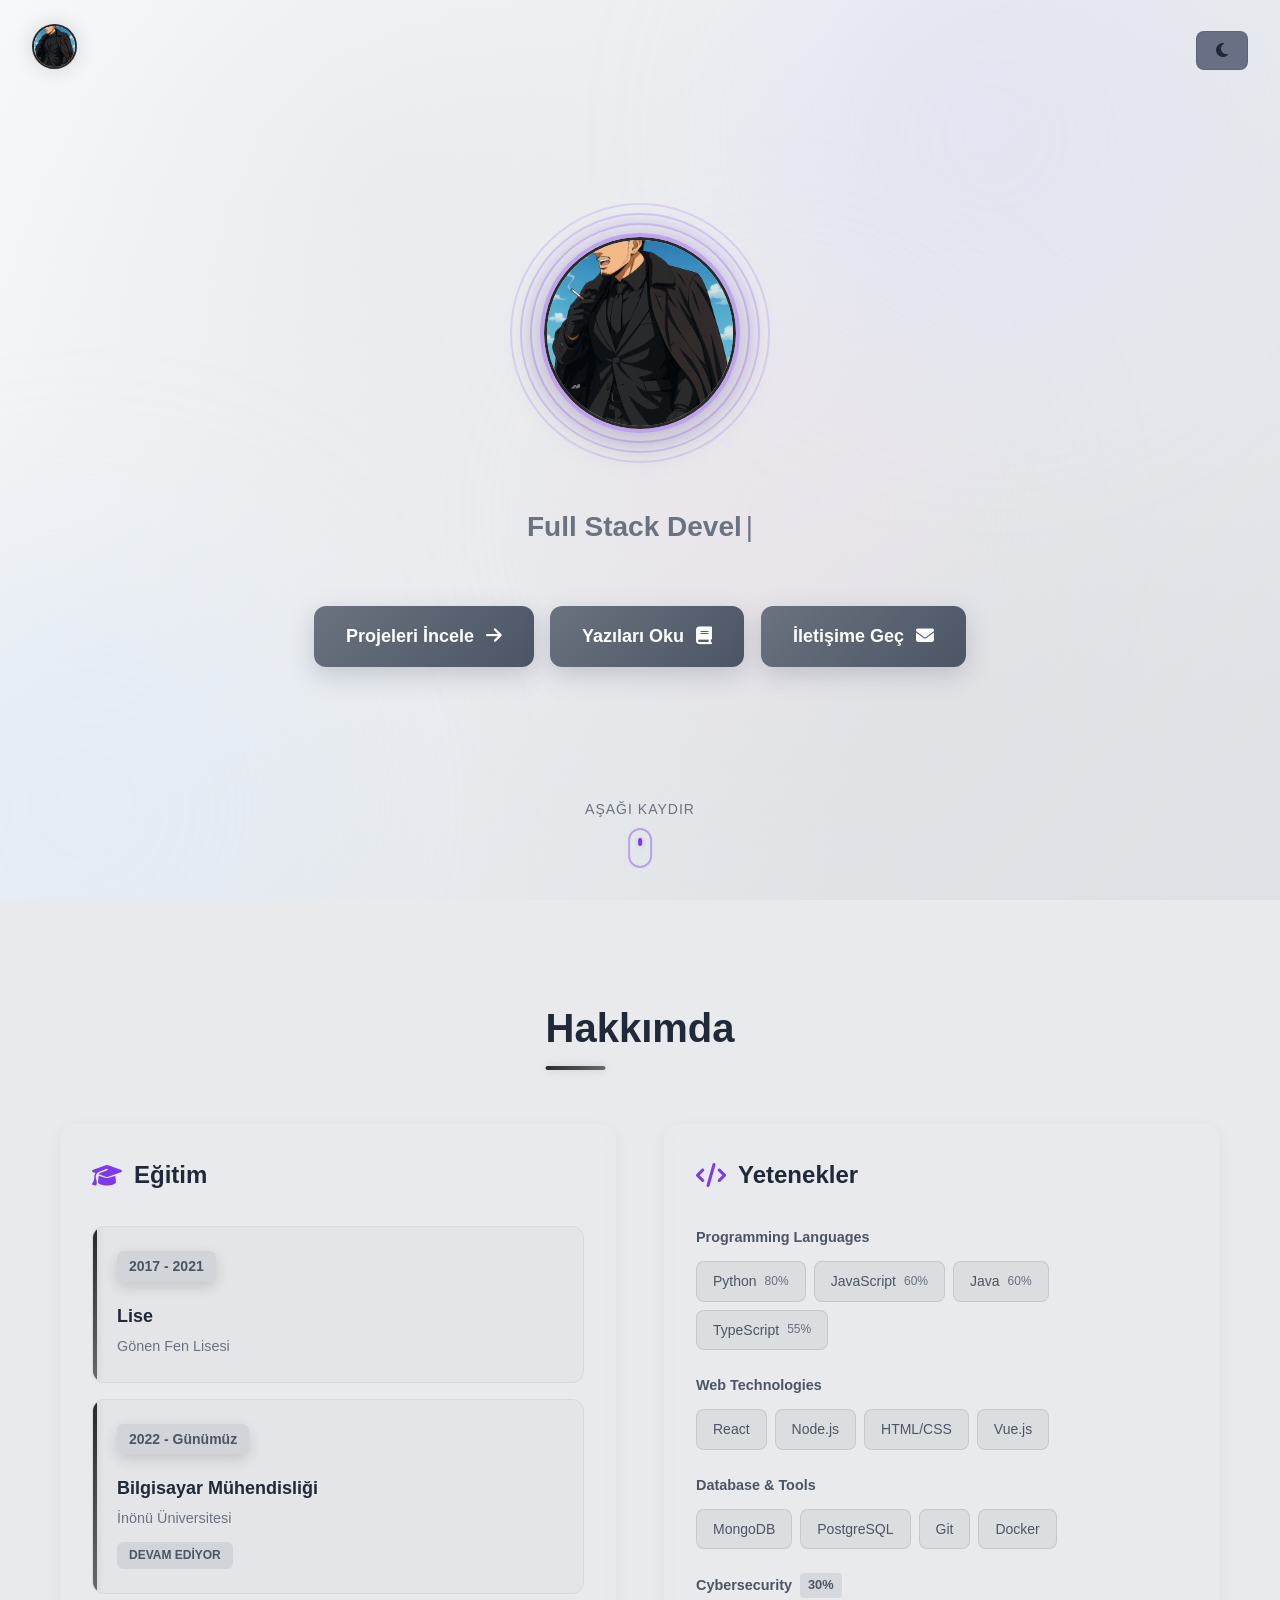
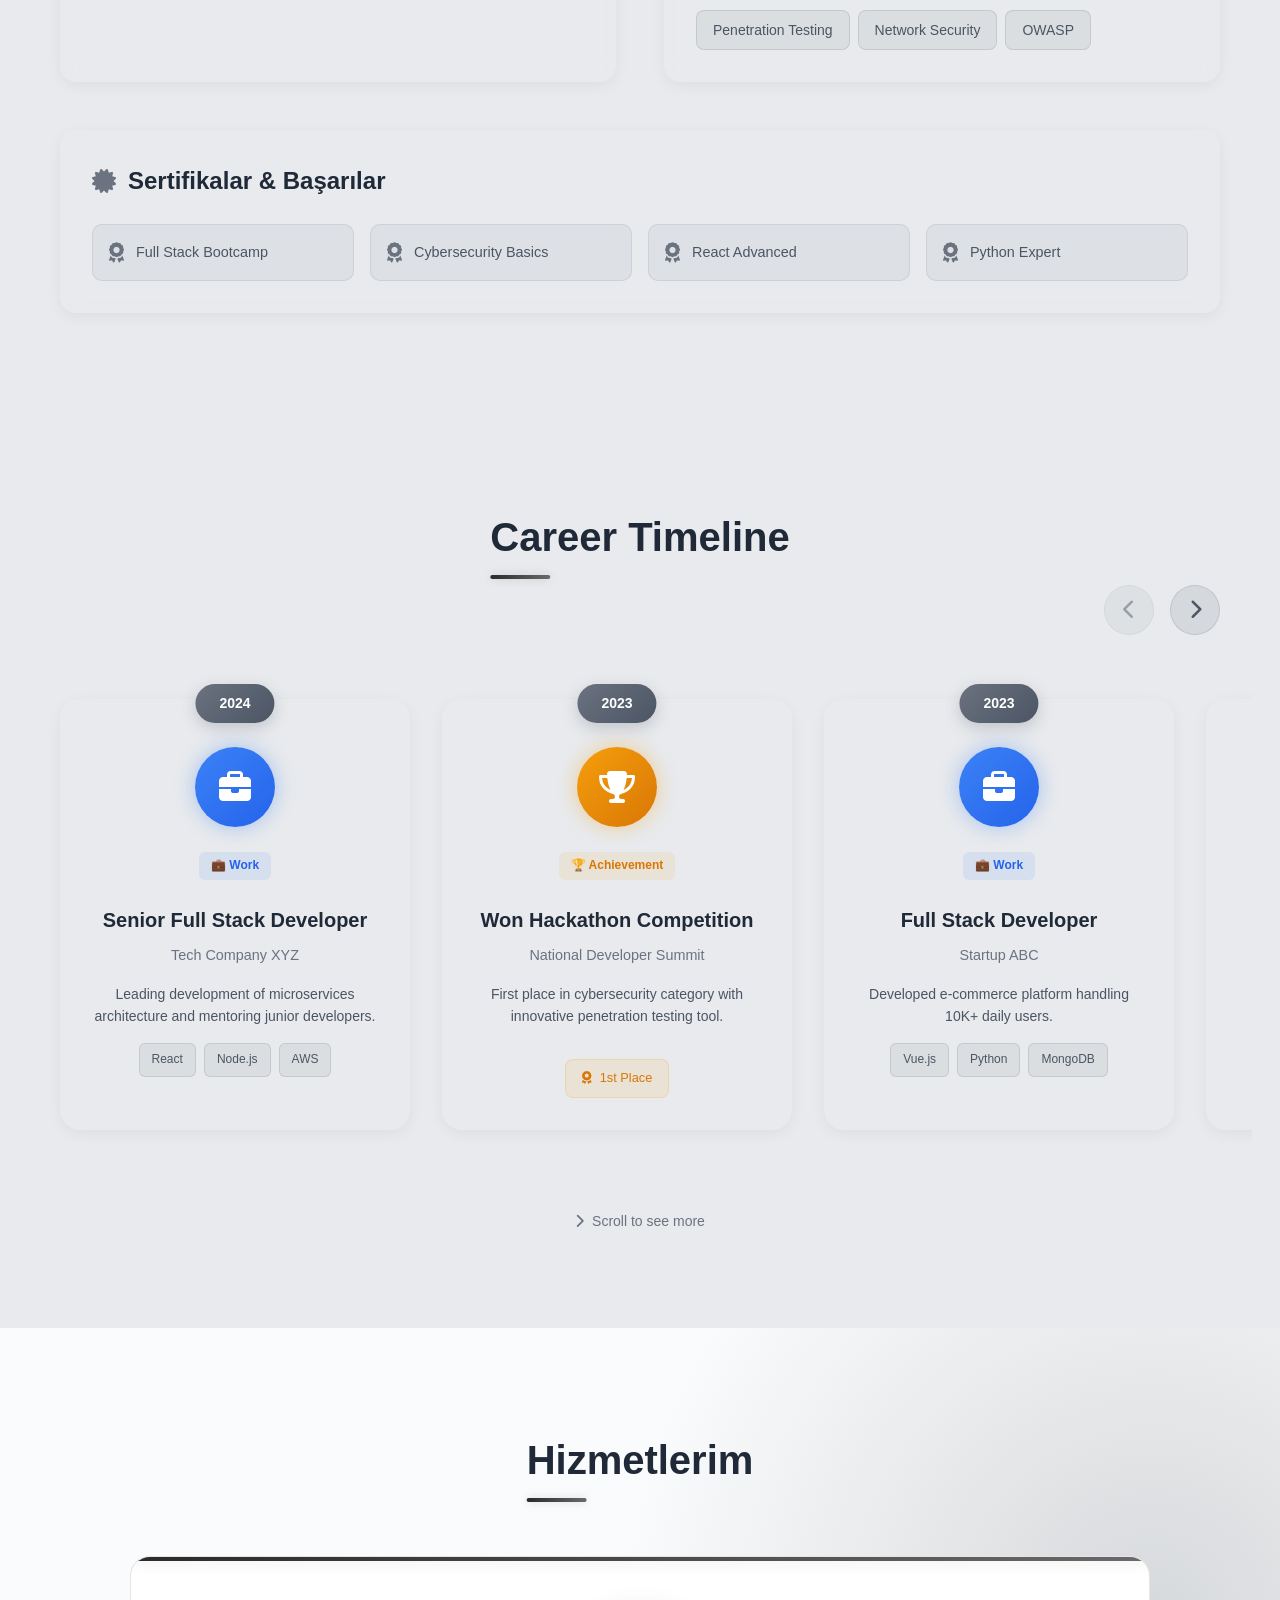
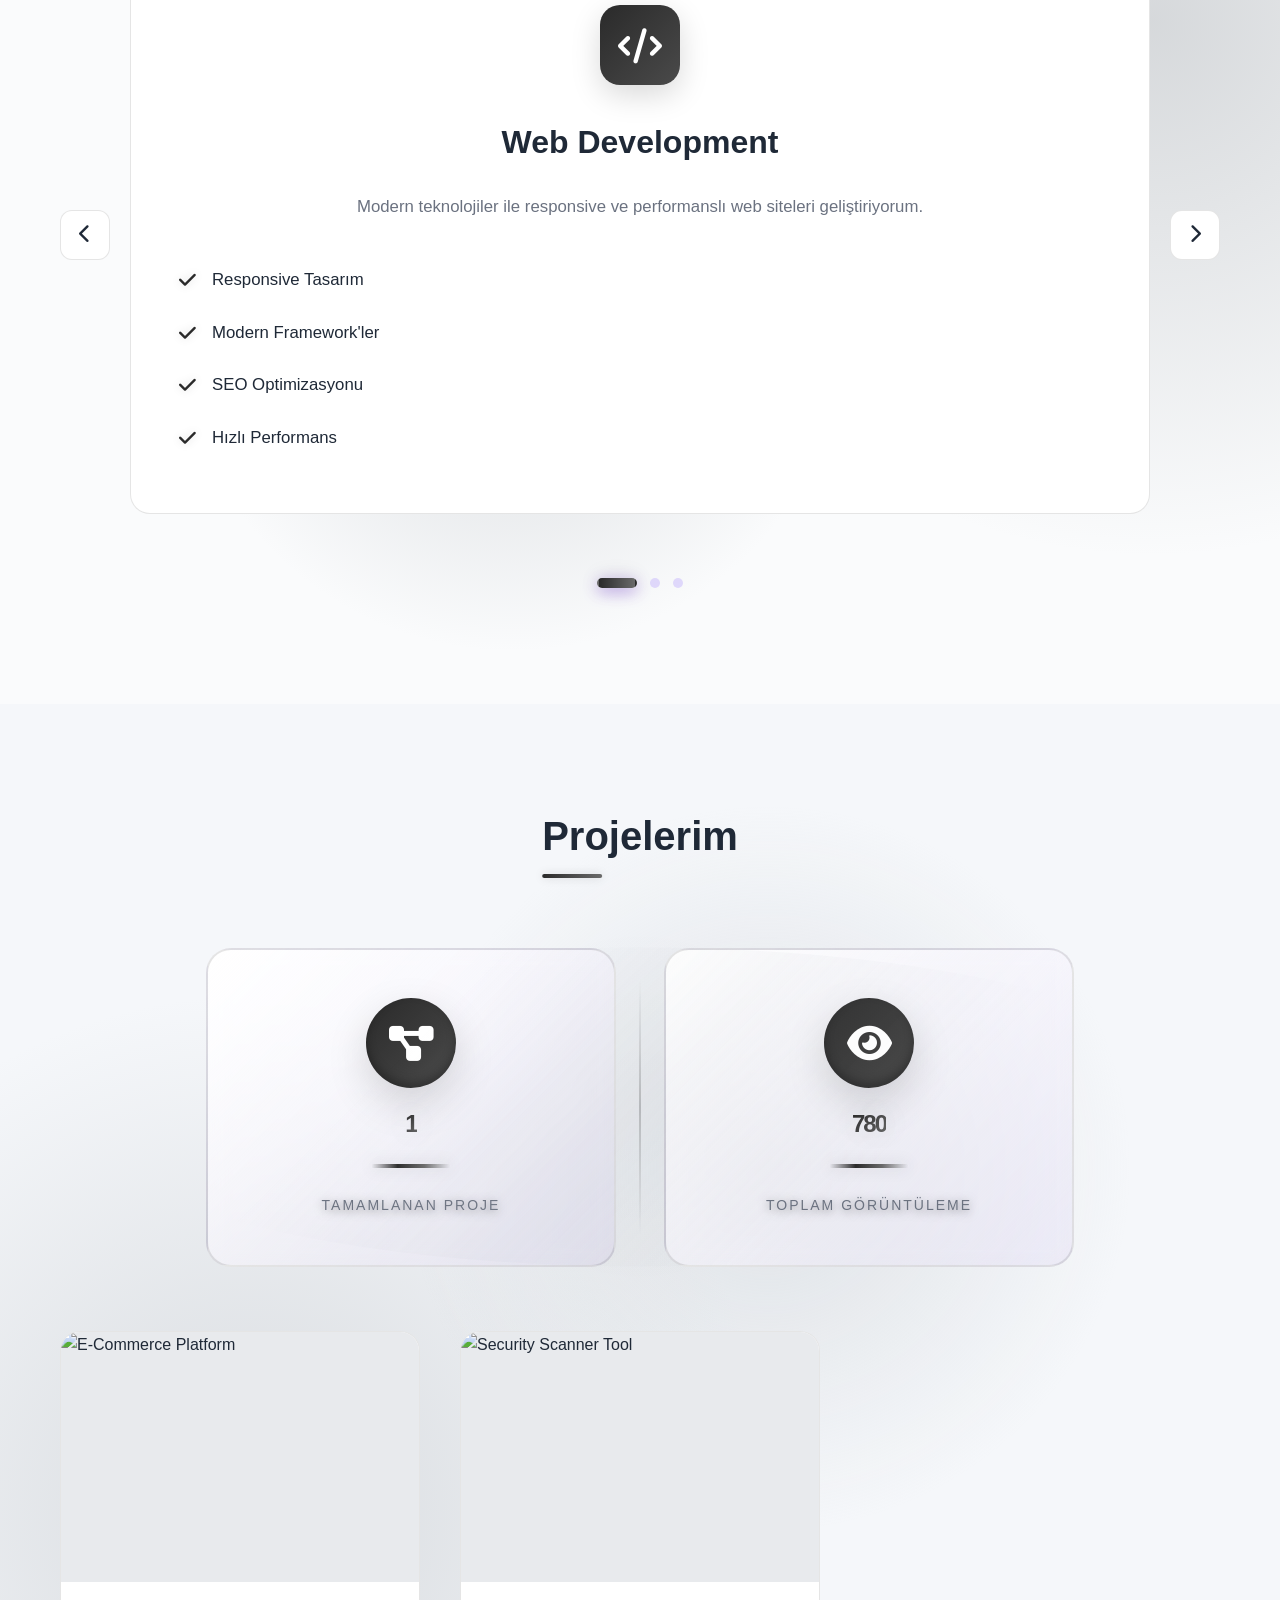
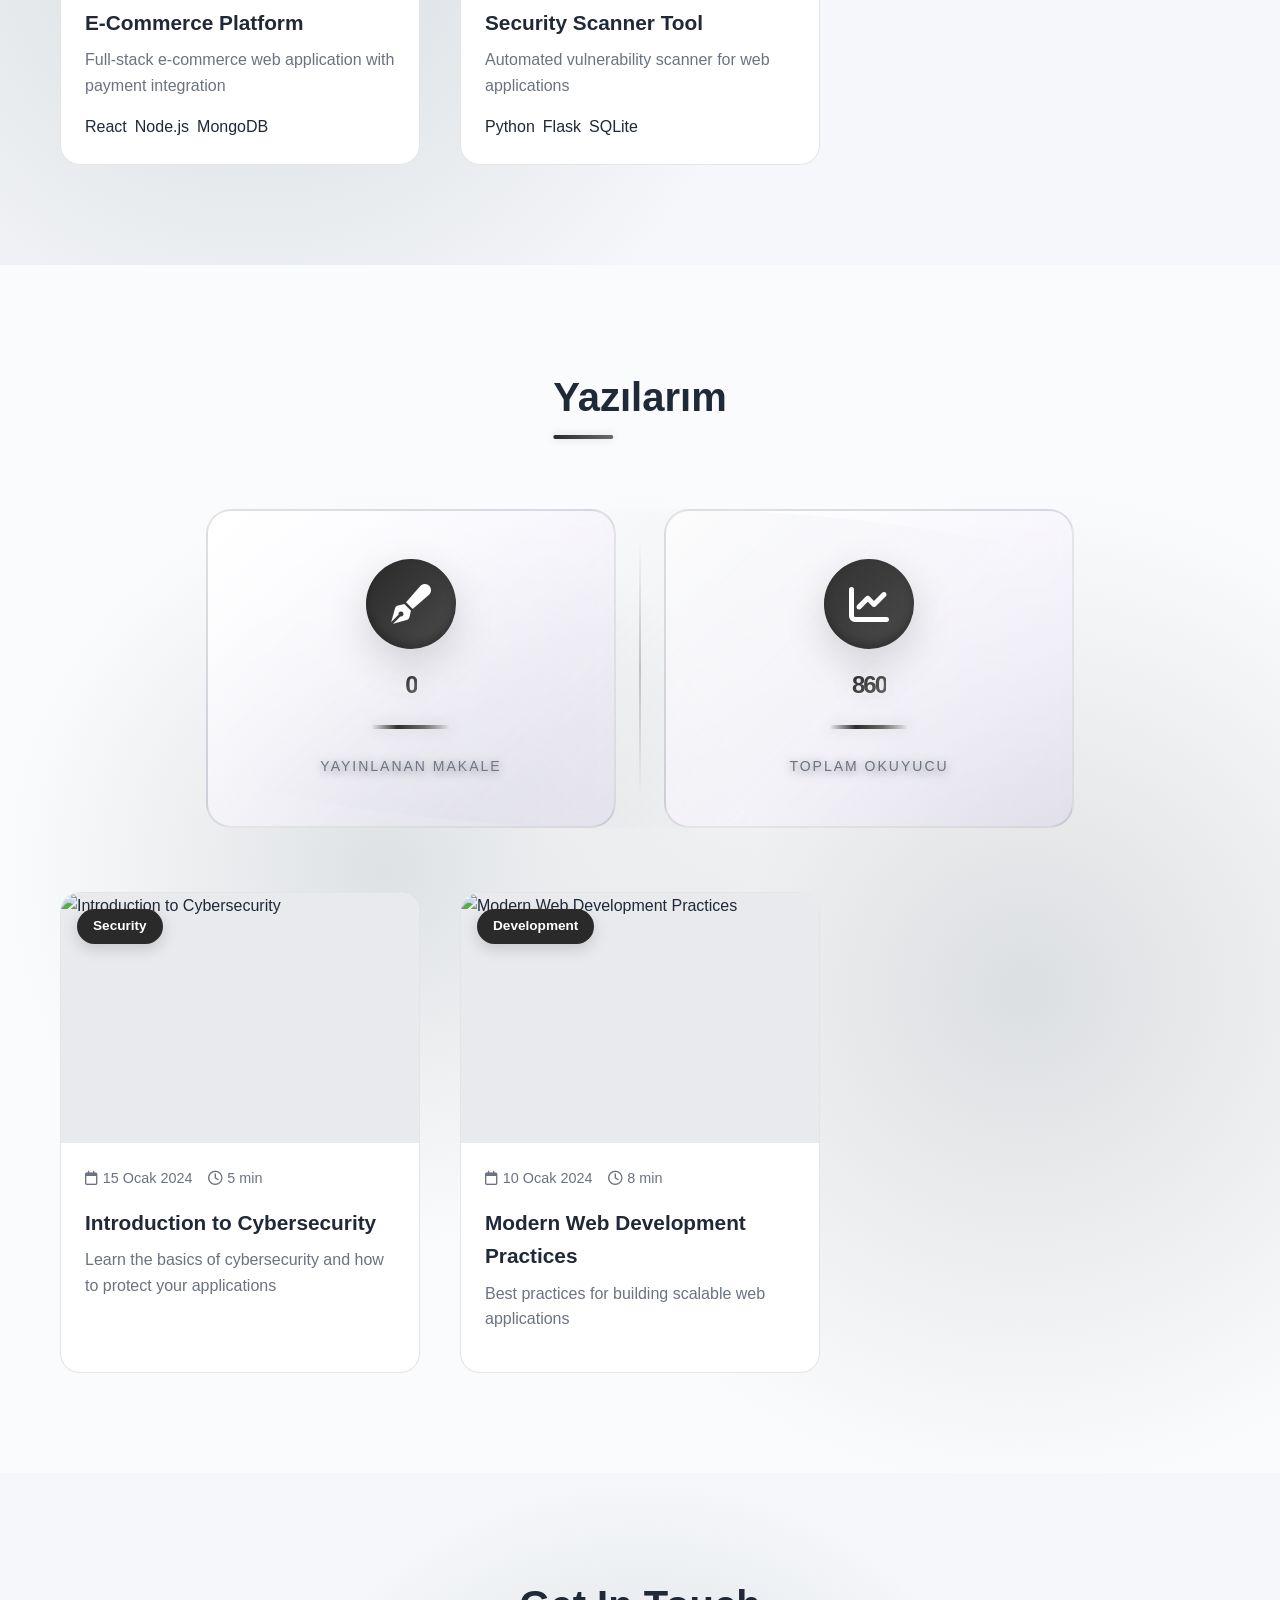
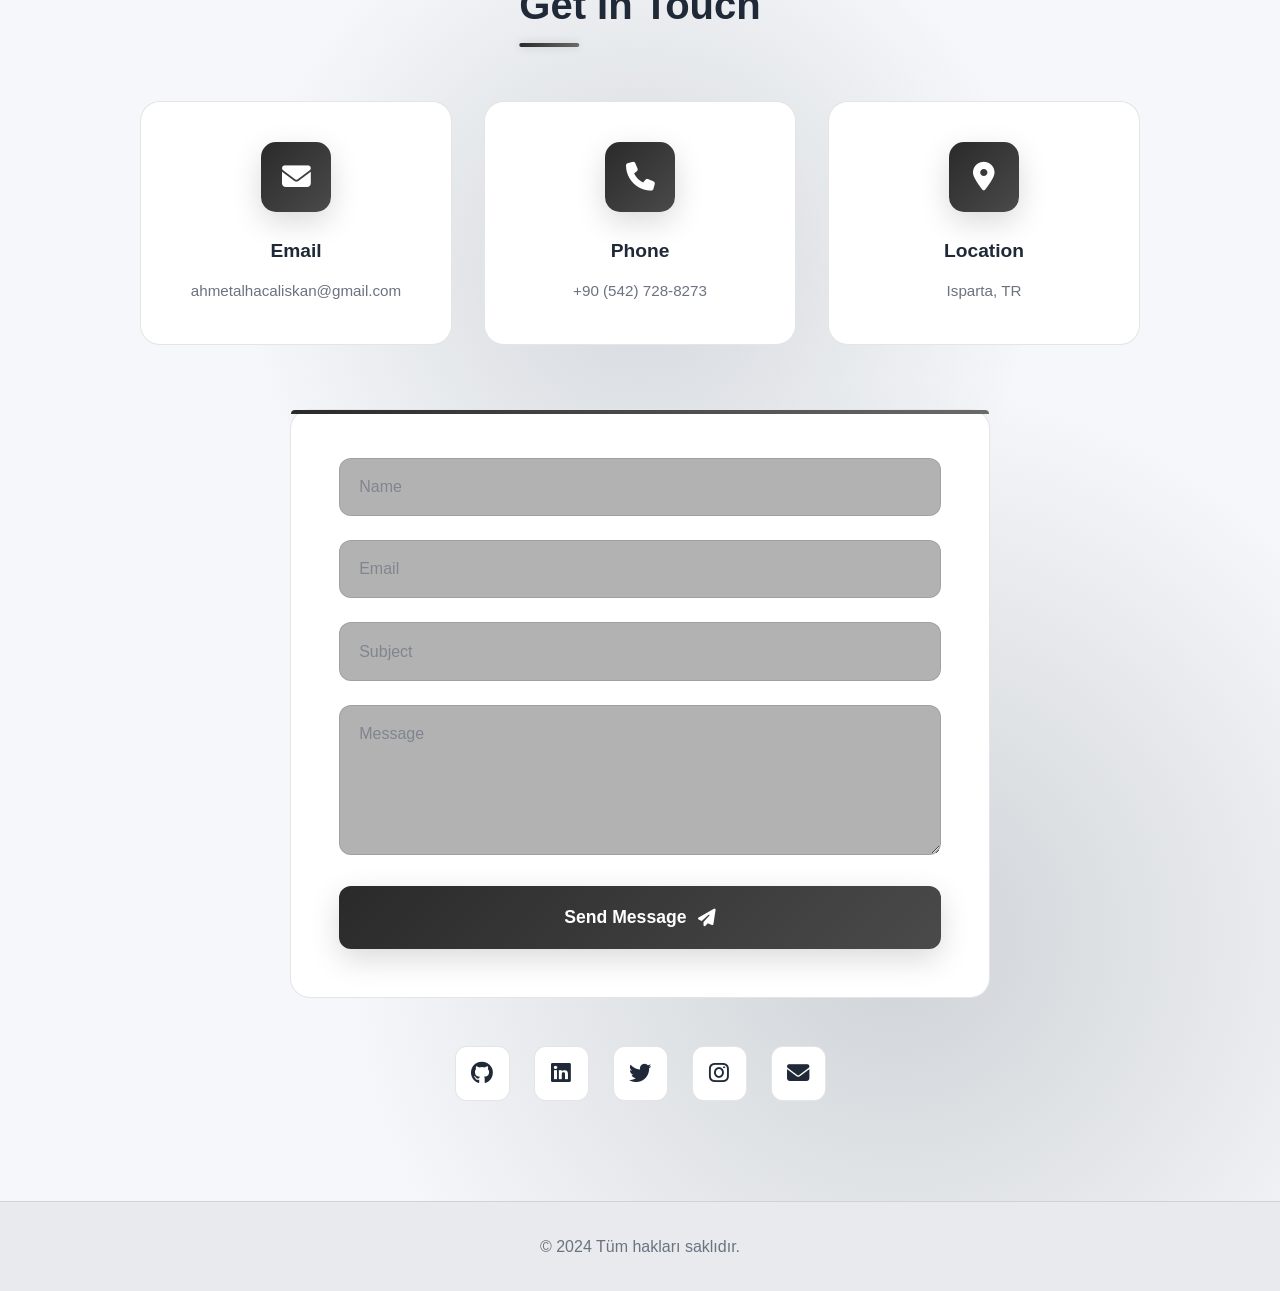
==== commit 0d8383f2: "Guncelleme guncelleme" ====
--- a/index.html
+++ b/index.html
@@ -4,148 +4,364 @@
     <meta charset="UTF-8">
     <meta name="viewport" content="width=device-width, initial-scale=1.0">
     <title>Kişisel Portfolio</title>
+    <meta name="description" content="Full Stack Developer & Cybersecurity Enthusiast - Portfolio">
+    <meta name="theme-color" content="#7C3AED">
     <link rel="stylesheet" href="css/style.css">
+    <link rel="stylesheet" href="css/hero-modern.css">
+    <link rel="stylesheet" href="css/about-minimal.css">
+    <link rel="stylesheet" href="css/timeline-horizontal.css">
     <link rel="stylesheet" href="https://cdnjs.cloudflare.com/ajax/libs/font-awesome/6.4.0/css/all.min.css">
 </head>
 <body>
-    <!-- Top Invisible Bar -->
+    <!-- Top Bar -->
     <div class="top-bar">
         <div class="top-bar-container">
             <div class="profile-section">
                 <img src="images/proje_pp.png" alt="Profile" class="profile-mini">
             </div>
             <div class="theme-section">
-                <button class="theme-toggle" id="themeToggle">
+                <button class="mobile-menu-toggle" id="mobileMenuToggle" aria-label="Toggle mobile menu">
+                    <span></span>
+                    <span></span>
+                    <span></span>
+                </button>
+                <button class="theme-toggle" id="themeToggle" aria-label="Toggle dark mode">
                     <i class="fas fa-moon"></i>
                 </button>
             </div>
         </div>
     </div>
 
+    <!-- Mobile Navigation -->
+    <div class="mobile-nav-backdrop" id="mobileNavBackdrop"></div>
+    <nav class="mobile-nav" id="mobileNav">
+        <div class="mobile-nav-links">
+            <a href="#home" class="mobile-nav-link">
+                <i class="fas fa-home"></i>
+                <span>Ana Sayfa</span>
+            </a>
+            <a href="#about" class="mobile-nav-link">
+                <i class="fas fa-user"></i>
+                <span>Hakkımda</span>
+            </a>
+            <a href="#timeline" class="mobile-nav-link">
+                <i class="fas fa-clock"></i>
+                <span>Timeline</span>
+            </a>
+            <a href="#services" class="mobile-nav-link">
+                <i class="fas fa-briefcase"></i>
+                <span>Hizmetler</span>
+            </a>
+            <a href="#projects" class="mobile-nav-link">
+                <i class="fas fa-code"></i>
+                <span>Projeler</span>
+            </a>
+            <a href="#writings" class="mobile-nav-link">
+                <i class="fas fa-pen"></i>
+                <span>Yazılar</span>
+            </a>
+            <a href="#contact" class="mobile-nav-link">
+                <i class="fas fa-envelope"></i>
+                <span>İletişim</span>
+            </a>
+        </div>
+    </nav>
+
     <!-- Hero Section -->
     <section id="home" class="hero">
+        <div class="hero-bg-elements">
+            <div class="hero-gradient-orb orb-1"></div>
+            <div class="hero-gradient-orb orb-2"></div>
+            <div class="hero-gradient-orb orb-3"></div>
+        </div>
+
         <div class="hero-container">
             <div class="hero-content">
-                <div class="hero-image">
-                    <img src="images/proje_pp.png" alt="Profile Picture">
-                </div>
-                <h1 class="hero-title">Kişisel Web Siteme Hoşgeldiniz </h1>
-                <p class="hero-subtitle">Full Stack Developer & Cybersecurity Enthusiast</p>
-                <div class="hero-buttons">
-                    <a href="#projects" class="btn btn-primary">
-                        <span>Projeleri Görüntüle</span>
-                        <i class="fas fa-arrow-right"></i>
-                    </a>
-                    <a href="#writings" class="btn btn-secondary">
-                        <span>Yazıları Oku</span>
-                        <i class="fas fa-book"></i>
-                    </a>
-                    <a href="#about" class="btn btn-outline">
-                        <span>Hakkımda</span>
-                        <i class="fas fa-user"></i>
-                    </a>
-                </div>
-            </div>
-        </div>
+                <div class="hero-profile-wrapper">
+                    <div class="profile-ring ring-outer"></div>
+                    <div class="profile-ring ring-middle"></div>
+                    <div class="profile-ring ring-inner"></div>
+                    <div class="hero-image">
+                        <img src="images/proje_pp.png" alt="Profile Picture">
+                        <div class="profile-status">
+                            <span class="status-dot"></span>
+                        </div>
+                    </div>
+                </div>
+
+                <div class="hero-text">
+                    <h1 class="hero-title">
+                        <span class="title-line"></span>
+                    </h1>
+                    <p class="hero-subtitle">
+                        <span class="typing-text" id="typingText"></span><span class="cursor-blink">|</span>
+                    </p>
+
+                    <div class="hero-buttons">
+                        <a href="#projects" class="btn btn-primary">
+                            <span>Projeleri İncele</span>
+                            <i class="fas fa-arrow-right"></i>
+                        </a>
+                        <a href="#writings" class="btn btn-primary">
+                            <span>Yazıları Oku</span>
+                            <i class="fas fa-book"></i>
+                        </a>
+                        <a href="#contact" class="btn btn-primary">
+                            <span>İletişime Geç</span>
+                            <i class="fas fa-envelope"></i>
+                        </a>
+                    </div>
+                </div>
+            </div>
+        </div>
+
         <div class="scroll-indicator">
-            <i class="fas fa-chevron-down"></i>
-        </div>
-    </section>
-
-    <!-- About Section -->
-    <section id="about" class="about">
+            <span class="scroll-text">Aşağı Kaydır</span>
+            <div class="scroll-mouse">
+                <div class="scroll-wheel"></div>
+            </div>
+        </div>
+    </section>
+
+    <!-- About Section - MINIMAL VERSION -->
+    <section id="about" class="about-minimal">
         <div class="container">
             <h2 class="section-title">Hakkımda</h2>
-            <div class="about-grid">
-                <div class="about-content">
-                    <h3>Eğitim</h3>
-                    <div class="education-card">
+            
+            <div class="about-minimal-grid">
+                <!-- Left: Education -->
+                <div class="minimal-section">
+                    <h3><i class="fas fa-graduation-cap"></i> Eğitim</h3>
+                    <div class="education-card minimal">
                         <span class="year">2017 - 2021</span>
                         <h4>Lise</h4>
                         <p>Gönen Fen Lisesi</p>
                     </div>
-                    <div class="education-card">
+                    <div class="education-card minimal">
                         <span class="year">2022 - Günümüz</span>
                         <h4>Bilgisayar Mühendisliği</h4>
                         <p>İnönü Üniversitesi</p>
-                    </div>
-                </div>
-                <div class="skills-content">
-                    <h3>Yetenekler</h3>
-                    <div class="skill-item">
-                        <div class="skill-header">
-                            <span>Python</span>
-                            <span>80%</span>
-                        </div>
-                        <div class="skill-bar">
-                            <div class="skill-progress" style="width: 80%"></div>
-                        </div>
-                    </div>
-                    <div class="skill-item">
-                        <div class="skill-header">
-                            <span>JavaScript</span>
-                            <span>60%</span>
-                        </div>
-                        <div class="skill-bar">
-                            <div class="skill-progress" style="width: 60%"></div>
-                        </div>
-                    </div>
-                    <div class="skill-item">
-                        <div class="skill-header">
-                            <span>Java</span>
-                            <span>60%</span>
-                        </div>
-                        <div class="skill-bar">
-                            <div class="skill-progress" style="width: 60%"></div>
-                        </div>
-                    </div>
-                    <div class="skill-item">
-                        <div class="skill-header">
-                            <span>Cybersecurity</span>
-                            <span>30%</span>
-                        </div>
-                        <div class="skill-bar">
-                            <div class="skill-progress" style="width: 30%"></div>
-                        </div>
-                    </div>
-                </div>
-            </div>
-        </div>
-    </section>
-
-    <!-- Career Timeline Section -->
-    <section id="timeline" class="timeline">
+                        <span class="badge-ongoing">Devam Ediyor</span>
+                    </div>
+                </div>
+                
+                <!-- Right: Skills Grouped -->
+                <div class="minimal-section">
+                    <h3><i class="fas fa-code"></i> Yetenekler</h3>
+                    
+                    <!-- Programming -->
+                    <div class="skill-group-minimal">
+                        <h4>Programming Languages</h4>
+                        <div class="skill-tags-minimal">
+                            <span class="skill-tag">Python <em>80%</em></span>
+                            <span class="skill-tag">JavaScript <em>60%</em></span>
+                            <span class="skill-tag">Java <em>60%</em></span>
+                            <span class="skill-tag">TypeScript <em>55%</em></span>
+                        </div>
+                    </div>
+                    
+                    <!-- Web Technologies -->
+                    <div class="skill-group-minimal">
+                        <h4>Web Technologies</h4>
+                        <div class="skill-tags-minimal">
+                            <span class="skill-tag">React</span>
+                            <span class="skill-tag">Node.js</span>
+                            <span class="skill-tag">HTML/CSS</span>
+                            <span class="skill-tag">Vue.js</span>
+                        </div>
+                    </div>
+                    
+                    <!-- Database & Tools -->
+                    <div class="skill-group-minimal">
+                        <h4>Database & Tools</h4>
+                        <div class="skill-tags-minimal">
+                            <span class="skill-tag">MongoDB</span>
+                            <span class="skill-tag">PostgreSQL</span>
+                            <span class="skill-tag">Git</span>
+                            <span class="skill-tag">Docker</span>
+                        </div>
+                    </div>
+                    
+                    <!-- Cybersecurity -->
+                    <div class="skill-group-minimal">
+                        <h4>Cybersecurity <em>30%</em></h4>
+                        <div class="skill-tags-minimal">
+                            <span class="skill-tag">Penetration Testing</span>
+                            <span class="skill-tag">Network Security</span>
+                            <span class="skill-tag">OWASP</span>
+                        </div>
+                    </div>
+                </div>
+            </div>
+            
+            <!-- Certificates (Bottom) -->
+            <div class="certificates-minimal">
+                <h3><i class="fas fa-certificate"></i> Sertifikalar & Başarılar</h3>
+                <div class="cert-list">
+                    <span class="cert-item"><i class="fas fa-award"></i> Full Stack Bootcamp</span>
+                    <span class="cert-item"><i class="fas fa-award"></i> Cybersecurity Basics</span>
+                    <span class="cert-item"><i class="fas fa-award"></i> React Advanced</span>
+                    <span class="cert-item"><i class="fas fa-award"></i> Python Expert</span>
+                </div>
+            </div>
+        </div>
+    </section>
+
+    <!-- Career Timeline Section - HORIZONTAL SCROLL VERSION -->
+    <section id="timeline" class="timeline-horizontal">
         <div class="container">
             <h2 class="section-title">Career Timeline</h2>
-            <div class="timeline-wrapper">
-                <div class="timeline-line"></div>
-                
-                <div class="timeline-item timeline-left">
-                    <div class="timeline-content">
-                        <span class="timeline-year">2023</span>
-                        <h3>Event Title</h3>
-                        <p>Description of the event or achievement.</p>
-                    </div>
-                    <div class="timeline-dot"></div>
-                </div>
-
-                <div class="timeline-item timeline-right">
-                    <div class="timeline-content">
-                        <span class="timeline-year">2022</span>
-                        <h3>Event Title</h3>
-                        <p>Description of the event or achievement.</p>
-                    </div>
-                    <div class="timeline-dot"></div>
-                </div>
-
-                <div class="timeline-item timeline-left">
-                    <div class="timeline-content">
-                        <span class="timeline-year">2021</span>
-                        <h3>Event Title</h3>
-                        <p>Description of the event or achievement.</p>
-                    </div>
-                    <div class="timeline-dot"></div>
-                </div>
+            
+            <!-- Timeline Navigation -->
+            <div class="timeline-nav">
+                <button class="timeline-nav-btn prev" id="timelinePrev">
+                    <i class="fas fa-chevron-left"></i>
+                </button>
+                <button class="timeline-nav-btn next" id="timelineNext">
+                    <i class="fas fa-chevron-right"></i>
+                </button>
+            </div>
+            
+            <!-- Timeline Scroll Container -->
+            <div class="timeline-scroll-container" id="timelineScroll">
+                <div class="timeline-track">
+                    
+                    <!-- 2024 -->
+                    <div class="timeline-card">
+                        <div class="timeline-year-badge">2024</div>
+                        <div class="timeline-card-icon work">
+                            <i class="fas fa-briefcase"></i>
+                        </div>
+                        <div class="timeline-card-content">
+                            <span class="timeline-category work">💼 Work</span>
+                            <h3>Senior Full Stack Developer</h3>
+                            <h4>Tech Company XYZ</h4>
+                            <p>Leading development of microservices architecture and mentoring junior developers.</p>
+                            <div class="timeline-card-skills">
+                                <span>React</span>
+                                <span>Node.js</span>
+                                <span>AWS</span>
+                            </div>
+                        </div>
+                    </div>
+                    
+                    <!-- 2023 -->
+                    <div class="timeline-card">
+                        <div class="timeline-year-badge">2023</div>
+                        <div class="timeline-card-icon achievement">
+                            <i class="fas fa-trophy"></i>
+                        </div>
+                        <div class="timeline-card-content">
+                            <span class="timeline-category achievement">🏆 Achievement</span>
+                            <h3>Won Hackathon Competition</h3>
+                            <h4>National Developer Summit</h4>
+                            <p>First place in cybersecurity category with innovative penetration testing tool.</p>
+                            <div class="timeline-award">
+                                <i class="fas fa-award"></i>
+                                <span>1st Place</span>
+                            </div>
+                        </div>
+                    </div>
+                    
+                    <!-- 2023 -->
+                    <div class="timeline-card">
+                        <div class="timeline-year-badge">2023</div>
+                        <div class="timeline-card-icon work">
+                            <i class="fas fa-briefcase"></i>
+                        </div>
+                        <div class="timeline-card-content">
+                            <span class="timeline-category work">💼 Work</span>
+                            <h3>Full Stack Developer</h3>
+                            <h4>Startup ABC</h4>
+                            <p>Developed e-commerce platform handling 10K+ daily users.</p>
+                            <div class="timeline-card-skills">
+                                <span>Vue.js</span>
+                                <span>Python</span>
+                                <span>MongoDB</span>
+                            </div>
+                        </div>
+                    </div>
+                    
+                    <!-- 2022 -->
+                    <div class="timeline-card">
+                        <div class="timeline-year-badge">2022</div>
+                        <div class="timeline-card-icon education">
+                            <i class="fas fa-graduation-cap"></i>
+                        </div>
+                        <div class="timeline-card-content">
+                            <span class="timeline-category education">🎓 Education</span>
+                            <h3>Computer Engineering</h3>
+                            <h4>İnönü Üniversitesi</h4>
+                            <p>Pursuing Bachelor's degree with focus on software engineering and cybersecurity.</p>
+                            <div class="timeline-status ongoing">
+                                <i class="fas fa-spinner fa-pulse"></i>
+                                <span>Ongoing</span>
+                            </div>
+                        </div>
+                    </div>
+                    
+                    <!-- 2022 -->
+                    <div class="timeline-card">
+                        <div class="timeline-year-badge">2022</div>
+                        <div class="timeline-card-icon work">
+                            <i class="fas fa-briefcase"></i>
+                        </div>
+                        <div class="timeline-card-content">
+                            <span class="timeline-category work">💼 Work</span>
+                            <h3>Software Development Intern</h3>
+                            <h4>Company DEF</h4>
+                            <p>First professional experience in software development.</p>
+                            <div class="timeline-card-skills">
+                                <span>React</span>
+                                <span>JavaScript</span>
+                                <span>REST API</span>
+                            </div>
+                        </div>
+                    </div>
+                    
+                    <!-- 2021 -->
+                    <div class="timeline-card">
+                        <div class="timeline-year-badge">2021</div>
+                        <div class="timeline-card-icon achievement">
+                            <i class="fas fa-certificate"></i>
+                        </div>
+                        <div class="timeline-card-content">
+                            <span class="timeline-category achievement">🏆 Achievement</span>
+                            <h3>Full Stack Bootcamp</h3>
+                            <h4>Online Academy</h4>
+                            <p>Completed intensive 6-month bootcamp covering modern web technologies.</p>
+                            <div class="timeline-award">
+                                <i class="fas fa-certificate"></i>
+                                <span>Certified</span>
+                            </div>
+                        </div>
+                    </div>
+                    
+                    <!-- 2021 -->
+                    <div class="timeline-card">
+                        <div class="timeline-year-badge">2017-2021</div>
+                        <div class="timeline-card-icon education">
+                            <i class="fas fa-school"></i>
+                        </div>
+                        <div class="timeline-card-content">
+                            <span class="timeline-category education">🎓 Education</span>
+                            <h3>High School Diploma</h3>
+                            <h4>Gönen Fen Lisesi</h4>
+                            <p>Graduated with honors. Strong foundation in mathematics and sciences.</p>
+                            <div class="timeline-status completed">
+                                <i class="fas fa-check-circle"></i>
+                                <span>Completed</span>
+                            </div>
+                        </div>
+                    </div>
+                    
+                </div>
+            </div>
+            
+            <!-- Scroll Indicator -->
+            <div class="timeline-scroll-hint">
+                <i class="fas fa-chevron-right"></i>
+                <span>Scroll to see more</span>
             </div>
         </div>
     </section>
@@ -233,7 +449,7 @@
             <h2 class="section-title">Projelerim</h2>
             <div class="stats-container">
                 <div class="projects-stats">
-                    <div class="stat-item" data-aos="zoom-in" data-aos-delay="0">
+                    <div class="stat-item">
                         <div class="stat-icon">
                             <i class="fas fa-project-diagram"></i>
                         </div>
@@ -241,7 +457,7 @@
                         <div class="stat-divider"></div>
                         <span class="stat-label">Tamamlanan Proje</span>
                     </div>
-                    <div class="stat-item" data-aos="zoom-in" data-aos-delay="200">
+                    <div class="stat-item">
                         <div class="stat-icon">
                             <i class="fas fa-eye"></i>
                         </div>
@@ -263,7 +479,7 @@
             <h2 class="section-title">Yazılarım</h2>
             <div class="stats-container">
                 <div class="writings-stats">
-                    <div class="stat-item" data-aos="zoom-in" data-aos-delay="0">
+                    <div class="stat-item">
                         <div class="stat-icon">
                             <i class="fas fa-pen-fancy"></i>
                         </div>
@@ -271,7 +487,7 @@
                         <div class="stat-divider"></div>
                         <span class="stat-label">Yayınlanan Makale</span>
                     </div>
-                    <div class="stat-item" data-aos="zoom-in" data-aos-delay="200">
+                    <div class="stat-item">
                         <div class="stat-icon">
                             <i class="fas fa-chart-line"></i>
                         </div>
@@ -294,7 +510,7 @@
             
             <!-- Contact Info Cards -->
             <div class="contact-info-grid">
-                <div class="contact-info-card" data-aos="fade-up" data-aos-delay="0">
+                <div class="contact-info-card">
                     <div class="contact-icon">
                         <i class="fas fa-envelope"></i>
                     </div>
@@ -302,7 +518,7 @@
                     <p>ahmetalhacaliskan@gmail.com</p>
                 </div>
                 
-                <div class="contact-info-card" data-aos="fade-up" data-aos-delay="100">
+                <div class="contact-info-card">
                     <div class="contact-icon">
                         <i class="fas fa-phone"></i>
                     </div>
@@ -310,7 +526,7 @@
                     <p>+90 (542) 728-8273</p>
                 </div>
                 
-                <div class="contact-info-card" data-aos="fade-up" data-aos-delay="200">
+                <div class="contact-info-card">
                     <div class="contact-icon">
                         <i class="fas fa-map-marker-alt"></i>
                     </div>
@@ -320,7 +536,7 @@
             </div>
 
             <!-- Contact Form -->
-            <div class="contact-form-wrapper" data-aos="fade-up" data-aos-delay="300">
+            <div class="contact-form-wrapper">
                 <form id="contactForm" class="contact-form">
                     <input type="text" name="name" placeholder="Name" required>
                     <input type="email" name="email" placeholder="Email" required>
@@ -334,7 +550,7 @@
             </div>
 
             <!-- Social Links -->
-            <div class="social-links-contact" data-aos="fade-up" data-aos-delay="400">
+            <div class="social-links-contact">
                 <a href="https://github.com/yourusername" target="_blank" rel="noopener noreferrer" title="GitHub">
                     <i class="fab fa-github"></i>
                 </a>
@@ -362,5 +578,6 @@
     </footer>
 
     <script src="js/app.js"></script>
+    <script src="js/timeline-scroll.js"></script>
 </body>
 </html>
--- a/css/style.css
+++ b/css/style.css
@@ -11,18 +11,18 @@
     --glow: rgba(124, 58, 237, 0.4);
 }
 
-/* Light Theme */
+/* Light Theme - Gray Colors with Professional Backgrounds */
 [data-theme="light"] {
-    --primary: #7C3AED;
-    --secondary: #A78BFA;
-    --accent: #C084FC;
-    --bg-main: #FFFFFF;
-    --bg-secondary: #F9FAFB;
-    --bg-card: #FFFFFF;
+    --primary: #2a2a2a;
+    --secondary: #4a4a4a;
+    --accent: #6a6a6a;
+    --bg-main: #f0f2f5;
+    --bg-secondary: #e8eaed;
+    --bg-card: #ffffff;
     --text: #1F2937;
     --text-light: #6B7280;
-    --border: rgba(124, 58, 237, 0.2);
-    --glow: rgba(124, 58, 237, 0.3);
+    --border: rgba(0, 0, 0, 0.1);
+    --glow: rgba(0, 0, 0, 0.15);
 }
 
 /* Dark Theme (existing) */
@@ -211,8 +211,8 @@
     right: 0;
     bottom: 0;
     background: 
-        radial-gradient(circle at 30% 20%, rgba(124, 58, 237, 0.15), transparent 40%),
-        radial-gradient(circle at 70% 80%, rgba(167, 139, 250, 0.1), transparent 40%);
+        radial-gradient(circle at 30% 20%, rgba(200, 200, 200, 0.15), transparent 40%),
+        radial-gradient(circle at 70% 80%, rgba(180, 180, 180, 0.1), transparent 40%);
     pointer-events: none;
     z-index: 0;
 }
@@ -602,8 +602,8 @@
     right: 0;
     bottom: 0;
     background: 
-        radial-gradient(circle at 30% 20%, rgba(124, 58, 237, 0.15), transparent 40%),
-        radial-gradient(circle at 70% 80%, rgba(167, 139, 250, 0.1), transparent 40%);
+        radial-gradient(circle at 30% 20%, rgba(200, 200, 200, 0.15), transparent 40%),
+        radial-gradient(circle at 70% 80%, rgba(180, 180, 180, 0.1), transparent 40%);
     pointer-events: none;
     z-index: 0;
 }
@@ -1385,8 +1385,8 @@
     top: -50%;
     left: -50%;
     background: 
-        radial-gradient(ellipse at 30% 50%, rgba(124, 58, 237, 0.3) 0%, transparent 50%),
-        radial-gradient(ellipse at 70% 50%, rgba(167, 139, 250, 0.25) 0%, transparent 50%);
+        radial-gradient(ellipse at 30% 50%, rgba(200, 200, 200, 0.2) 0%, transparent 50%),
+        radial-gradient(ellipse at 70% 50%, rgba(180, 180, 180, 0.18) 0%, transparent 50%);
     animation: auroraWave 15s ease-in-out infinite;
 }
 
@@ -1422,7 +1422,7 @@
 .nebula.nebula-1 {
     width: 600px;
     height: 400px;
-    background: radial-gradient(ellipse, rgba(124, 58, 237, 0.4), transparent);
+    background: radial-gradient(ellipse, rgba(200, 200, 200, 0.3), transparent);
     top: 20%;
     right: 20%;
 }
@@ -1430,7 +1430,7 @@
 .nebula.nebula-2 {
     width: 500px;
     height: 500px;
-    background: radial-gradient(ellipse, rgba(192, 132, 252, 0.3), transparent);
+    background: radial-gradient(ellipse, rgba(180, 180, 180, 0.25), transparent);
     bottom: 30%;
     left: 10%;
 }
@@ -2078,7 +2078,7 @@
     left: 0;
     right: 0;
     bottom: 0;
-    background: linear-gradient(135deg, rgba(124, 58, 237, 0.9), rgba(167, 139, 250, 0.9));
+    background: linear-gradient(135deg, rgba(42, 42, 42, 0.95), rgba(74, 74, 74, 0.95));
     display: flex;
     align-items: center;
     justify-content: center;
@@ -2107,7 +2107,7 @@
 
 .project-link:hover {
     background: white;
-    color: var(--primary);
+    color: #2a2a2a;
     transform: scale(1.1);
 }
 
@@ -2176,7 +2176,7 @@
     left: 0;
     right: 0;
     bottom: 0;
-    background: linear-gradient(135deg, rgba(124, 58, 237, 0.9), rgba(167, 139, 250, 0.9));
+    background: linear-gradient(135deg, rgba(42, 42, 42, 0.95), rgba(74, 74, 74, 0.95));
     display: flex;
     align-items: center;
     justify-content: center;
@@ -2206,7 +2206,7 @@
 
 .article-link:hover {
     background: white;
-    color: var(--primary);
+    color: #2a2a2a;
     transform: scale(1.1);
 }
 
@@ -2291,52 +2291,1023 @@
     background: rgba(243, 244, 246, 0.9);
 }
 
-/* Light theme hero */
+/* Light theme hero - Professional gradient */
 [data-theme="light"] .hero {
-    background: linear-gradient(180deg, #FFFFFF 0%, #F9FAFB 100%);
-}
-
-/* Light theme body background */
+    background: linear-gradient(180deg, #f0f2f5 0%, #e3e6ea 100%);
+}
+
+[data-theme="light"] .hero::before {
+    background: 
+        radial-gradient(circle at 30% 20%, rgba(200, 200, 200, 0.15), transparent 40%),
+        radial-gradient(circle at 70% 80%, rgba(180, 180, 180, 0.1), transparent 40%);
+}
+
+/* Light theme body background - Professional Gray */
 [data-theme="light"] body::before {
     background: 
-        radial-gradient(circle at 20% 30%, rgba(124, 58, 237, 0.1) 0%, transparent 40%),
-        radial-gradient(circle at 80% 70%, rgba(167, 139, 250, 0.08) 0%, transparent 50%),
-        radial-gradient(circle at 50% 50%, rgba(192, 132, 252, 0.06) 0%, transparent 60%);
-}
-
-/* Light theme section effects - lighter */
+        radial-gradient(circle at 20% 30%, rgba(210, 215, 220, 0.4) 0%, transparent 40%),
+        radial-gradient(circle at 80% 70%, rgba(190, 195, 200, 0.35) 0%, transparent 50%),
+        radial-gradient(circle at 50% 50%, rgba(170, 175, 180, 0.3) 0%, transparent 60%);
+}
+
+/* Light theme mesh - Professional Gray */
+[data-theme="light"] body::after {
+    background: 
+        linear-gradient(45deg, transparent 30%, rgba(190, 195, 200, 0.12) 50%, transparent 70%),
+        linear-gradient(-45deg, transparent 30%, rgba(170, 175, 180, 0.12) 50%, transparent 70%),
+        linear-gradient(135deg, transparent 40%, rgba(150, 155, 160, 0.08) 60%, transparent 80%);
+}
+
+/* Light theme section effects - Professional Gray */
+[data-theme="light"] .about {
+    background: #fafbfc;
+}
+
 [data-theme="light"] .about::before {
     background: 
-        radial-gradient(circle at 20% 30%, rgba(124, 58, 237, 0.08), transparent 35%),
-        radial-gradient(circle at 80% 70%, rgba(167, 139, 250, 0.06), transparent 40%);
+        radial-gradient(circle at 20% 30%, rgba(210, 215, 220, 0.5), transparent 35%),
+        radial-gradient(circle at 80% 70%, rgba(190, 195, 200, 0.4), transparent 40%);
+}
+
+[data-theme="light"] .timeline {
+    background: #f5f7fa;
 }
 
 [data-theme="light"] .timeline::before {
     background: 
-        radial-gradient(circle at 70% 20%, rgba(167, 139, 250, 0.08), transparent 35%),
-        radial-gradient(circle at 30% 80%, rgba(192, 132, 252, 0.06), transparent 40%);
+        radial-gradient(circle at 70% 20%, rgba(195, 200, 205, 0.5), transparent 35%),
+        radial-gradient(circle at 30% 80%, rgba(175, 180, 185, 0.45), transparent 40%);
+}
+
+[data-theme="light"] .services {
+    background: #fafbfc;
 }
 
 [data-theme="light"] .services::before {
     background: 
-        radial-gradient(circle at 40% 60%, rgba(192, 132, 252, 0.08), transparent 35%),
-        radial-gradient(circle at 90% 30%, rgba(124, 58, 237, 0.06), transparent 40%);
+        radial-gradient(circle at 40% 60%, rgba(180, 185, 190, 0.5), transparent 35%),
+        radial-gradient(circle at 90% 30%, rgba(160, 165, 170, 0.4), transparent 40%);
+}
+
+[data-theme="light"] .projects {
+    background: #f5f7fa;
 }
 
 [data-theme="light"] .projects::before {
     background: 
-        radial-gradient(circle at 60% 40%, rgba(124, 58, 237, 0.08), transparent 35%),
-        radial-gradient(circle at 20% 70%, rgba(167, 139, 250, 0.06), transparent 40%);
+        radial-gradient(circle at 60% 40%, rgba(200, 205, 210, 0.5), transparent 35%),
+        radial-gradient(circle at 20% 70%, rgba(180, 185, 190, 0.45), transparent 40%);
+}
+
+[data-theme="light"] .writings {
+    background: #fafbfc;
 }
 
 [data-theme="light"] .writings::before {
     background: 
-        radial-gradient(circle at 30% 50%, rgba(167, 139, 250, 0.08), transparent 35%),
-        radial-gradient(circle at 80% 60%, rgba(192, 132, 252, 0.06), transparent 40%);
+        radial-gradient(circle at 30% 50%, rgba(195, 200, 205, 0.5), transparent 35%),
+        radial-gradient(circle at 80% 60%, rgba(175, 180, 185, 0.4), transparent 40%);
+}
+
+[data-theme="light"] .contact {
+    background: #f5f7fa;
 }
 
 [data-theme="light"] .contact::before {
     background: 
-        radial-gradient(circle at 50% 30%, rgba(192, 132, 252, 0.08), transparent 35%),
-        radial-gradient(circle at 70% 80%, rgba(124, 58, 237, 0.06), transparent 40%);
-}
+        radial-gradient(circle at 50% 30%, rgba(180, 185, 190, 0.5), transparent 35%),
+        radial-gradient(circle at 70% 80%, rgba(160, 165, 170, 0.45), transparent 40%);
+}
+
+/* Light theme glowing orbs - Professional Gray */
+[data-theme="light"] .glow-orb.orb-1 {
+    background: radial-gradient(circle, rgba(190, 195, 200, 0.5), transparent);
+}
+
+[data-theme="light"] .glow-orb.orb-2 {
+    background: radial-gradient(circle, rgba(170, 175, 180, 0.45), transparent);
+}
+
+[data-theme="light"] .glow-orb.orb-3 {
+    background: radial-gradient(circle, rgba(150, 155, 160, 0.45), transparent);
+}
+
+[data-theme="light"] .glow-orb.orb-4 {
+    background: radial-gradient(circle, rgba(130, 135, 140, 0.4), transparent);
+}
+
+/* Light theme nebula - Professional Gray */
+[data-theme="light"] .nebula.nebula-1 {
+    background: radial-gradient(ellipse, rgba(190, 195, 200, 0.4), transparent);
+}
+
+[data-theme="light"] .nebula.nebula-2 {
+    background: radial-gradient(ellipse, rgba(170, 175, 180, 0.35), transparent);
+}
+
+/* Light theme aurora - Professional Gray */
+[data-theme="light"] .aurora::before {
+    background: 
+        radial-gradient(ellipse at 30% 50%, rgba(190, 195, 200, 0.3) 0%, transparent 50%),
+        radial-gradient(ellipse at 70% 50%, rgba(170, 175, 180, 0.25) 0%, transparent 50%);
+}
+
+/* Light theme stats - Professional Gray */
+[data-theme="light"] .stats-container::after {
+    background: linear-gradient(135deg, transparent 30%, rgba(190, 195, 200, 0.08) 50%, transparent 70%);
+}
+
+/* ===================================
+   PREMIUM RESPONSIVE DESIGN
+   Mobile-First Approach + Advanced Features
+   =================================== */
+
+/* Smooth scrolling */
+html {
+    scroll-behavior: smooth;
+    -webkit-font-smoothing: antialiased;
+    -moz-osx-font-smoothing: grayscale;
+}
+
+/* Touch optimization */
+* {
+    -webkit-tap-highlight-color: transparent;
+    -webkit-touch-callout: none;
+}
+
+/* Improved focus states for accessibility */
+*:focus-visible {
+    outline: 2px solid var(--primary);
+    outline-offset: 2px;
+}
+
+/* ===================================
+   HAMBURGER MENU - Mobile Navigation
+   =================================== */
+
+.mobile-menu-toggle {
+    display: none;
+    flex-direction: column;
+    justify-content: space-between;
+    width: 30px;
+    height: 24px;
+    background: transparent;
+    border: none;
+    cursor: pointer;
+    padding: 0;
+    z-index: 1001;
+    position: relative;
+}
+
+.mobile-menu-toggle span {
+    display: block;
+    width: 100%;
+    height: 3px;
+    background: var(--text);
+    border-radius: 3px;
+    transition: all 0.3s cubic-bezier(0.4, 0, 0.2, 1);
+    transform-origin: center;
+}
+
+.mobile-menu-toggle.active span:nth-child(1) {
+    transform: translateY(10.5px) rotate(45deg);
+}
+
+.mobile-menu-toggle.active span:nth-child(2) {
+    opacity: 0;
+    transform: scaleX(0);
+}
+
+.mobile-menu-toggle.active span:nth-child(3) {
+    transform: translateY(-10.5px) rotate(-45deg);
+}
+
+/* Mobile Navigation Overlay */
+.mobile-nav {
+    display: none;
+    position: fixed;
+    top: 0;
+    right: -100%;
+    width: 100%;
+    max-width: 400px;
+    height: 100vh;
+    background: var(--bg-card);
+    box-shadow: -5px 0 25px rgba(0, 0, 0, 0.5);
+    z-index: 999;
+    transition: right 0.4s cubic-bezier(0.4, 0, 0.2, 1);
+    overflow-y: auto;
+    padding: 100px 2rem 2rem;
+}
+
+.mobile-nav.active {
+    right: 0;
+}
+
+.mobile-nav-links {
+    display: flex;
+    flex-direction: column;
+    gap: 1rem;
+}
+
+.mobile-nav-links a {
+    padding: 1.2rem 1.5rem;
+    color: var(--text);
+    text-decoration: none;
+    font-weight: 600;
+    font-size: 1.1rem;
+    border-radius: 12px;
+    transition: all 0.3s ease;
+    border: 1px solid var(--border);
+    display: flex;
+    align-items: center;
+    gap: 1rem;
+}
+
+.mobile-nav-links a:hover,
+.mobile-nav-links a:active {
+    background: var(--primary);
+    color: white;
+    transform: translateX(10px);
+    border-color: var(--primary);
+}
+
+.mobile-nav-backdrop {
+    display: none;
+    position: fixed;
+    top: 0;
+    left: 0;
+    width: 100%;
+    height: 100vh;
+    background: rgba(0, 0, 0, 0.7);
+    backdrop-filter: blur(5px);
+    z-index: 998;
+    opacity: 0;
+    transition: opacity 0.3s ease;
+}
+
+.mobile-nav-backdrop.active {
+    opacity: 1;
+}
+
+/* ===================================
+   TABLET - 1024px and below
+   =================================== */
+
+@media (max-width: 1024px) {
+    .container {
+        padding: 0 2rem;
+    }
+
+    /* Hero adjustments */
+    .hero {
+        padding-top: 80px;
+    }
+
+    .hero-title {
+        font-size: 3rem;
+    }
+
+    .hero-subtitle {
+        font-size: 1.1rem;
+    }
+
+    .hero-image img {
+        width: 160px;
+        height: 160px;
+    }
+
+    /* Section titles */
+    .section-title {
+        font-size: 2.2rem;
+    }
+
+    /* About grid */
+    .about-grid {
+        gap: 1.5rem;
+    }
+
+    /* Timeline - Straight line */
+    .timeline-wrapper {
+        padding-left: 3rem;
+        padding-right: 1rem;
+    }
+
+    .timeline-line {
+        left: 1.5rem;
+        transform: none;
+    }
+
+    .timeline-item {
+        margin-bottom: 3rem;
+    }
+
+    .timeline-left,
+    .timeline-right {
+        justify-content: flex-start;
+        padding-left: 4rem;
+        padding-right: 0;
+    }
+
+    .timeline-content {
+        max-width: 100%;
+    }
+
+    .timeline-content::before {
+        left: -22px !important;
+        right: auto !important;
+    }
+
+    .timeline-dot {
+        left: 1.5rem;
+        transform: translateY(-50%);
+    }
+
+    /* Services carousel */
+    .services-carousel {
+        padding: 0 40px;
+    }
+
+    .carousel-btn {
+        width: 40px;
+        height: 40px;
+        font-size: 1rem;
+    }
+
+    /* Stats grid */
+    .projects-stats,
+    .writings-stats {
+        gap: 2rem;
+    }
+
+    .stat-item {
+        padding: 2rem 1.5rem;
+    }
+
+    .stat-number {
+        font-size: 3rem;
+    }
+
+    .stat-icon {
+        width: 70px;
+        height: 70px;
+        font-size: 2rem;
+    }
+
+    /* Contact grid */
+    .contact-info-grid {
+        gap: 1.5rem;
+    }
+
+    /* Projects/Articles grid */
+    .projects-grid,
+    .writings-grid {
+        grid-template-columns: repeat(auto-fill, minmax(280px, 1fr));
+        gap: 2rem;
+    }
+}
+
+/* ===================================
+   MOBILE - 768px and below
+   =================================== */
+
+@media (max-width: 768px) {
+    /* Show mobile menu */
+    .mobile-menu-toggle {
+        display: flex;
+    }
+
+    .mobile-nav,
+    .mobile-nav-backdrop {
+        display: block;
+    }
+
+    .top-bar {
+        padding: 1rem 0;
+    }
+
+    .top-bar-container {
+        padding: 0 1.5rem;
+    }
+
+    .profile-mini {
+        width: 40px;
+        height: 40px;
+    }
+
+    /* Hero section */
+    .hero {
+        min-height: 100svh; /* Use svh for mobile browsers */
+        padding-top: 80px;
+        padding-bottom: 30px;
+    }
+
+    .hero-title {
+        font-size: 2rem;
+        margin-bottom: 0.8rem;
+    }
+
+    .hero-subtitle {
+        font-size: 1rem;
+        margin-bottom: 1.5rem;
+    }
+
+    .hero-image {
+        margin-bottom: 1.5rem;
+    }
+
+    .hero-image img {
+        width: 140px;
+        height: 140px;
+    }
+
+    .hero-buttons {
+        flex-direction: column;
+        width: 100%;
+        max-width: 400px;
+        margin: 0 auto;
+    }
+
+    .btn {
+        width: 100%;
+        justify-content: center;
+        padding: 1rem 1.5rem;
+        min-height: 50px; /* Touch-friendly */
+    }
+
+    /* Sections */
+    section {
+        padding: 60px 0;
+    }
+
+    .container {
+        padding: 0 1.5rem;
+    }
+
+    .section-title {
+        font-size: 1.8rem;
+        margin-bottom: 0.8rem;
+    }
+
+    /* About section */
+    .about-grid {
+        grid-template-columns: 1fr;
+        gap: 2rem;
+    }
+
+    .about-content h3,
+    .skills-content h3 {
+        font-size: 1.3rem;
+        margin-bottom: 1rem;
+    }
+
+    .education-card,
+    .skill-item {
+        padding: 1.2rem;
+    }
+
+    /* Timeline - Mobile optimized */
+    .timeline-wrapper {
+        padding-left: 2rem;
+        padding-right: 0.5rem;
+    }
+
+    .timeline-line {
+        left: 1rem;
+    }
+
+    .timeline-item {
+        margin-bottom: 2rem;
+    }
+
+    .timeline-left,
+    .timeline-right {
+        padding-left: 3rem;
+    }
+
+    .timeline-content {
+        padding: 1.5rem;
+    }
+
+    .timeline-content h3 {
+        font-size: 1.1rem;
+    }
+
+    .timeline-content p {
+        font-size: 0.9rem;
+    }
+
+    .timeline-dot {
+        left: 1rem;
+        width: 12px;
+        height: 12px;
+        border-width: 3px;
+    }
+
+    /* Services carousel */
+    .services-carousel {
+        padding: 0 10px;
+        margin: 2rem auto;
+    }
+
+    .service-slide {
+        padding: 0 5px;
+    }
+
+    .service-card-carousel {
+        padding: 2rem 1.5rem;
+        min-height: 400px;
+    }
+
+    .service-card-carousel .service-icon {
+        width: 60px;
+        height: 60px;
+        font-size: 1.8rem;
+        margin-bottom: 1.5rem;
+    }
+
+    .service-card-carousel h3 {
+        font-size: 1.5rem;
+        margin-bottom: 1rem;
+    }
+
+    .service-card-carousel p {
+        font-size: 0.95rem;
+        margin-bottom: 1.5rem;
+    }
+
+    .service-card-carousel .service-features li {
+        padding: 0.6rem 0;
+        font-size: 0.9rem;
+    }
+
+    .carousel-btn {
+        width: 35px;
+        height: 35px;
+        font-size: 0.9rem;
+    }
+
+    .prev-btn {
+        left: -5px;
+    }
+
+    .next-btn {
+        right: -5px;
+    }
+
+    .carousel-indicators {
+        margin-top: 2rem;
+        gap: 0.6rem;
+    }
+
+    .indicator {
+        width: 8px;
+        height: 8px;
+    }
+
+    .indicator.active {
+        width: 30px;
+        height: 8px;
+    }
+
+    /* Stats section */
+    .projects-stats,
+    .writings-stats {
+        grid-template-columns: 1fr;
+        gap: 1.5rem;
+        margin: 2rem auto;
+    }
+
+    .projects-stats::before,
+    .writings-stats::before {
+        display: none; /* Remove divider line */
+    }
+
+    .stat-item {
+        padding: 2rem 1.5rem;
+    }
+
+    .stat-icon {
+        width: 60px;
+        height: 60px;
+        font-size: 1.8rem;
+        margin-bottom: 1rem;
+    }
+
+    .stat-number {
+        font-size: 2.5rem;
+    }
+
+    .stat-plus {
+        font-size: 2rem;
+    }
+
+    .stat-label {
+        font-size: 0.9rem;
+        letter-spacing: 1.5px;
+    }
+
+    /* Projects and writings grid */
+    .projects-grid,
+    .writings-grid {
+        grid-template-columns: 1fr;
+        gap: 1.5rem;
+        margin-top: 2rem;
+    }
+
+    .project-image,
+    .article-image {
+        height: 200px;
+    }
+
+    .project-content,
+    .article-content {
+        padding: 1.2rem;
+    }
+
+    .project-content h3,
+    .article-content h3 {
+        font-size: 1.1rem;
+    }
+
+    .project-content p,
+    .article-content p {
+        font-size: 0.9rem;
+    }
+
+    /* Contact section */
+    .contact-info-grid {
+        grid-template-columns: 1fr;
+        gap: 1.5rem;
+        margin-bottom: 2.5rem;
+    }
+
+    .contact-info-card {
+        padding: 2rem 1.5rem;
+    }
+
+    .contact-icon {
+        width: 60px;
+        height: 60px;
+        font-size: 1.5rem;
+        margin-bottom: 1rem;
+    }
+
+    .contact-info-card h3 {
+        font-size: 1.1rem;
+    }
+
+    .contact-info-card p {
+        font-size: 0.9rem;
+    }
+
+    .contact-form-wrapper {
+        max-width: 100%;
+    }
+
+    .contact-form {
+        padding: 2rem 1.5rem;
+    }
+
+    .contact-form input,
+    .contact-form textarea {
+        padding: 1rem;
+        font-size: 0.95rem;
+    }
+
+    .btn-send {
+        padding: 1.2rem 1.5rem;
+        font-size: 1rem;
+        min-height: 50px;
+    }
+
+    .social-links-contact {
+        gap: 1rem;
+        margin-top: 2rem;
+    }
+
+    .social-links-contact a {
+        width: 50px;
+        height: 50px;
+        font-size: 1.2rem;
+    }
+
+    /* Footer */
+    .footer {
+        padding: 1.5rem 0;
+    }
+
+    .footer p {
+        font-size: 0.9rem;
+    }
+}
+
+/* ===================================
+   SMALL MOBILE - 480px and below
+   =================================== */
+
+@media (max-width: 480px) {
+    .hero-title {
+        font-size: 1.8rem;
+    }
+
+    .hero-subtitle {
+        font-size: 0.95rem;
+    }
+
+    .hero-image img {
+        width: 120px;
+        height: 120px;
+    }
+
+    .section-title {
+        font-size: 1.6rem;
+    }
+
+    .btn {
+        padding: 0.9rem 1.2rem;
+        font-size: 0.95rem;
+    }
+
+    .service-card-carousel {
+        padding: 1.5rem 1rem;
+    }
+
+    .service-card-carousel h3 {
+        font-size: 1.3rem;
+    }
+
+    .stat-number {
+        font-size: 2rem;
+    }
+
+    .contact-form {
+        padding: 1.5rem 1rem;
+    }
+
+    .mobile-nav {
+        max-width: 100%;
+        padding: 80px 1.5rem 1.5rem;
+    }
+}
+
+/* ===================================
+   LANDSCAPE MOBILE OPTIMIZATION
+   =================================== */
+
+@media (max-height: 600px) and (orientation: landscape) {
+    .hero {
+        min-height: auto;
+        padding: 100px 0 50px;
+    }
+
+    .hero-image img {
+        width: 100px;
+        height: 100px;
+    }
+
+    .hero-title {
+        font-size: 2rem;
+    }
+
+    section {
+        padding: 50px 0;
+    }
+
+    .mobile-nav {
+        padding-top: 70px;
+    }
+}
+
+/* ===================================
+   ADVANCED TOUCH INTERACTIONS
+   =================================== */
+
+@media (hover: none) and (pointer: coarse) {
+    /* Touch-specific styles */
+    .btn,
+    .carousel-btn,
+    .social-links-contact a,
+    .mobile-nav-links a {
+        min-height: 44px; /* iOS minimum touch target */
+        min-width: 44px;
+    }
+
+    /* Remove hover effects on touch devices */
+    .btn:hover,
+    .project-card:hover,
+    .article-card:hover {
+        transform: none;
+    }
+
+    /* Add active states instead */
+    .btn:active {
+        transform: scale(0.95);
+    }
+
+    .project-card:active,
+    .article-card:active {
+        transform: translateY(-3px);
+    }
+
+    /* Optimize carousel for swipe */
+    .carousel-container {
+        touch-action: pan-x;
+        -webkit-overflow-scrolling: touch;
+    }
+}
+
+/* ===================================
+   ACCESSIBILITY IMPROVEMENTS
+   =================================== */
+
+/* Skip to content link */
+.skip-to-content {
+    position: absolute;
+    top: -100px;
+    left: 50%;
+    transform: translateX(-50%);
+    background: var(--primary);
+    color: white;
+    padding: 1rem 2rem;
+    border-radius: 8px;
+    text-decoration: none;
+    z-index: 10000;
+    transition: top 0.3s ease;
+}
+
+.skip-to-content:focus {
+    top: 20px;
+}
+
+/* High contrast mode support */
+@media (prefers-contrast: high) {
+    .btn,
+    .project-card,
+    .article-card {
+        border: 2px solid currentColor;
+    }
+}
+
+/* Reduced motion support */
+@media (prefers-reduced-motion: reduce) {
+    *,
+    *::before,
+    *::after {
+        animation-duration: 0.01ms !important;
+        animation-iteration-count: 1 !important;
+        transition-duration: 0.01ms !important;
+        scroll-behavior: auto !important;
+    }
+
+    .mobile-nav,
+    .mobile-nav-backdrop {
+        transition: none;
+    }
+}
+
+/* ===================================
+   PRINT STYLES
+   =================================== */
+
+@media print {
+    .top-bar,
+    .mobile-menu-toggle,
+    .mobile-nav,
+    .mobile-nav-backdrop,
+    .hero-buttons,
+    .carousel-btn,
+    .carousel-indicators,
+    .contact-form,
+    .social-links-contact,
+    .scroll-indicator {
+        display: none !important;
+    }
+
+    body {
+        background: white;
+        color: black;
+    }
+
+    .hero,
+    section {
+        page-break-inside: avoid;
+    }
+
+    a {
+        text-decoration: underline;
+    }
+
+    .project-card,
+    .article-card {
+        page-break-inside: avoid;
+        box-shadow: none;
+        border: 1px solid #ddd;
+    }
+}
+
+/* ===================================
+   PERFORMANCE OPTIMIZATIONS
+   =================================== */
+
+/* GPU acceleration for animations */
+.hero-image,
+.btn,
+.project-card,
+.article-card,
+.stat-item,
+.mobile-nav {
+    will-change: transform;
+    transform: translateZ(0);
+    -webkit-backface-visibility: hidden;
+    backface-visibility: hidden;
+}
+
+/* Optimize images */
+img {
+    max-width: 100%;
+    height: auto;
+    image-rendering: -webkit-optimize-contrast;
+    image-rendering: crisp-edges;
+}
+
+/* Optimize SVGs and icons */
+svg,
+i {
+    pointer-events: none;
+}
+
+/* ===================================
+   DARK MODE SPECIFIC RESPONSIVE
+   =================================== */
+
+@media (max-width: 768px) {
+    [data-theme="dark"] .mobile-nav {
+        background: var(--bg-secondary);
+        border-left: 1px solid var(--border);
+    }
+
+    [data-theme="light"] .mobile-nav {
+        background: var(--bg-card);
+        border-left: 1px solid var(--border);
+    }
+}
+
+/* ===================================
+   UTILITY CLASSES
+   =================================== */
+
+.hide-on-mobile {
+    display: block;
+}
+
+.show-on-mobile {
+    display: none;
+}
+
+@media (max-width: 768px) {
+    .hide-on-mobile {
+        display: none !important;
+    }
+
+    .show-on-mobile {
+        display: block !important;
+    }
+}
+
+/* Text utilities for responsive */
+.text-center-mobile {
+    text-align: left;
+}
+
+@media (max-width: 768px) {
+    .text-center-mobile {
+        text-align: center;
+    }
+}
+
+/* ===================================
+   LOADING STATES & SKELETON SCREENS
+   =================================== */
+
+.skeleton {
+    background: linear-gradient(
+        90deg,
+        var(--bg-secondary) 25%,
+        var(--bg-card) 50%,
+        var(--bg-secondary) 75%
+    );
+    background-size: 200% 100%;
+    animation: skeleton-loading 1.5s ease-in-out infinite;
+    border-radius: 8px;
+}
+
+@keyframes skeleton-loading {
+    0% {
+        background-position: 200% 0;
+    }
+    100% {
+        background-position: -200% 0;
+    }
+}
+
+/* END OF RESPONSIVE DESIGN */
--- a/css/hero-modern.css
+++ b/css/hero-modern.css
@@ -0,0 +1,781 @@
+/* ===================================
+   HERO SECTION - MODERN DESIGN
+   Dark & Light Theme Compatible
+   =================================== */
+
+/* === BASE HERO SECTION === */
+.hero {
+    position: relative;
+    min-height: 100vh;
+    display: flex;
+    align-items: center;
+    justify-content: center;
+    overflow: hidden;
+    padding: 2rem;
+}
+
+/* === DARK THEME - HERO BACKGROUND === */
+[data-theme="dark"] .hero {
+    background: linear-gradient(135deg, #0f0f1e 0%, #1a1a2e 50%, #16213e 100%);
+}
+
+/* === LIGHT THEME - HERO BACKGROUND === */
+[data-theme="light"] .hero {
+    background: linear-gradient(135deg, #f8f9fa 0%, #e9ecef 50%, #dee2e6 100%);
+}
+
+/* === BACKGROUND ELEMENTS === */
+.hero-bg-elements {
+    position: absolute;
+    top: 0;
+    left: 0;
+    width: 100%;
+    height: 100%;
+    z-index: 0;
+    pointer-events: none;
+}
+
+/* Gradient Orbs - DARK THEME */
+[data-theme="dark"] .hero-gradient-orb {
+    position: absolute;
+    border-radius: 50%;
+    filter: blur(80px);
+    opacity: 0.4;
+    animation: float 20s ease-in-out infinite;
+}
+
+[data-theme="dark"] .hero-gradient-orb.orb-1 {
+    width: 400px;
+    height: 400px;
+    top: -10%;
+    right: 10%;
+    background: linear-gradient(135deg, #7C3AED, #A855F7);
+    animation-delay: 0s;
+}
+
+[data-theme="dark"] .hero-gradient-orb.orb-2 {
+    width: 500px;
+    height: 500px;
+    bottom: -15%;
+    left: -10%;
+    background: linear-gradient(135deg, #3B82F6, #6366F1);
+    animation-delay: 7s;
+}
+
+[data-theme="dark"] .hero-gradient-orb.orb-3 {
+    width: 350px;
+    height: 350px;
+    top: 40%;
+    left: 50%;
+    background: linear-gradient(135deg, #EC4899, #C084FC);
+    animation-delay: 14s;
+}
+
+/* Gradient Orbs - LIGHT THEME */
+[data-theme="light"] .hero-gradient-orb {
+    position: absolute;
+    border-radius: 50%;
+    filter: blur(100px);
+    opacity: 0.2;
+    animation: float 20s ease-in-out infinite;
+}
+
+[data-theme="light"] .hero-gradient-orb.orb-1 {
+    width: 450px;
+    height: 450px;
+    top: -10%;
+    right: 5%;
+    background: linear-gradient(135deg, #C4B5FD, #DDD6FE);
+    animation-delay: 0s;
+}
+
+[data-theme="light"] .hero-gradient-orb.orb-2 {
+    width: 550px;
+    height: 550px;
+    bottom: -20%;
+    left: -15%;
+    background: linear-gradient(135deg, #BFDBFE, #DBEAFE);
+    animation-delay: 7s;
+}
+
+[data-theme="light"] .hero-gradient-orb.orb-3 {
+    width: 400px;
+    height: 400px;
+    top: 35%;
+    left: 45%;
+    background: linear-gradient(135deg, #FBCFE8, #FCE7F3);
+    animation-delay: 14s;
+}
+
+@keyframes float {
+    0%, 100% {
+        transform: translate(0, 0) scale(1);
+    }
+    33% {
+        transform: translate(30px, -50px) scale(1.1);
+    }
+    66% {
+        transform: translate(-30px, 30px) scale(0.9);
+    }
+}
+
+/* === HERO CONTAINER === */
+.hero-container {
+    position: relative;
+    z-index: 10;
+    width: 100%;
+    max-width: 1200px;
+    margin: 0 auto;
+}
+
+.hero-content {
+    display: flex;
+    flex-direction: column;
+    align-items: center;
+    text-align: center;
+    gap: 2rem;
+}
+
+/* === PROFILE IMAGE WITH RINGS === */
+.hero-profile-wrapper {
+    position: relative;
+    width: 200px;
+    height: 200px;
+    margin-bottom: 1rem;
+}
+
+.profile-ring {
+    position: absolute;
+    top: 50%;
+    left: 50%;
+    border-radius: 50%;
+    border: 2px solid;
+    animation: ring-spin 10s linear infinite;
+}
+
+/* DARK THEME - Profile Rings */
+[data-theme="dark"] .profile-ring {
+    border-color: rgba(124, 58, 237, 0.4);
+}
+
+[data-theme="dark"] .profile-ring.ring-outer {
+    width: 220px;
+    height: 220px;
+    transform: translate(-50%, -50%);
+    box-shadow: 0 0 20px rgba(124, 58, 237, 0.3);
+}
+
+[data-theme="dark"] .profile-ring.ring-middle {
+    width: 240px;
+    height: 240px;
+    transform: translate(-50%, -50%);
+    animation-delay: -3.3s;
+    border-color: rgba(168, 85, 247, 0.3);
+}
+
+[data-theme="dark"] .profile-ring.ring-inner {
+    width: 260px;
+    height: 260px;
+    transform: translate(-50%, -50%);
+    animation-delay: -6.6s;
+    border-color: rgba(192, 132, 252, 0.2);
+}
+
+/* LIGHT THEME - Profile Rings */
+[data-theme="light"] .profile-ring {
+    border-color: rgba(124, 58, 237, 0.25);
+}
+
+[data-theme="light"] .profile-ring.ring-outer {
+    width: 220px;
+    height: 220px;
+    transform: translate(-50%, -50%);
+    box-shadow: 0 0 15px rgba(124, 58, 237, 0.15);
+}
+
+[data-theme="light"] .profile-ring.ring-middle {
+    width: 240px;
+    height: 240px;
+    transform: translate(-50%, -50%);
+    animation-delay: -3.3s;
+    border-color: rgba(124, 58, 237, 0.2);
+}
+
+[data-theme="light"] .profile-ring.ring-inner {
+    width: 260px;
+    height: 260px;
+    transform: translate(-50%, -50%);
+    animation-delay: -6.6s;
+    border-color: rgba(124, 58, 237, 0.15);
+}
+
+@keyframes ring-spin {
+    0% {
+        transform: translate(-50%, -50%) rotate(0deg);
+        opacity: 0.3;
+    }
+    50% {
+        opacity: 0.6;
+    }
+    100% {
+        transform: translate(-50%, -50%) rotate(360deg);
+        opacity: 0.3;
+    }
+}
+
+/* Profile Image */
+.hero-image {
+    position: relative;
+    width: 200px;
+    height: 200px;
+    border-radius: 50%;
+    overflow: hidden;
+    z-index: 5;
+}
+
+/* DARK THEME - Image Border */
+[data-theme="dark"] .hero-image {
+    border: 4px solid rgba(124, 58, 237, 0.6);
+    box-shadow: 
+        0 0 30px rgba(124, 58, 237, 0.4),
+        0 10px 40px rgba(0, 0, 0, 0.4);
+}
+
+/* LIGHT THEME - Image Border */
+[data-theme="light"] .hero-image {
+    border: 4px solid rgba(124, 58, 237, 0.4);
+    box-shadow: 
+        0 0 20px rgba(124, 58, 237, 0.2),
+        0 10px 40px rgba(0, 0, 0, 0.15);
+}
+
+.hero-image img {
+    width: 100%;
+    height: 100%;
+    object-fit: cover;
+}
+
+/* Status Dot */
+.profile-status {
+    position: absolute;
+    bottom: 10px;
+    right: 10px;
+    width: 30px;
+    height: 30px;
+    border-radius: 50%;
+    display: flex;
+    align-items: center;
+    justify-content: center;
+}
+
+/* DARK THEME - Status */
+[data-theme="dark"] .profile-status {
+    background: rgba(16, 185, 129, 0.2);
+    border: 3px solid #1a1a2e;
+    box-shadow: 0 0 10px rgba(16, 185, 129, 0.3);
+}
+
+/* LIGHT THEME - Status */
+[data-theme="light"] .profile-status {
+    background: rgba(16, 185, 129, 0.15);
+    border: 3px solid #ffffff;
+    box-shadow: 0 0 10px rgba(16, 185, 129, 0.2);
+}
+
+.status-dot {
+    width: 12px;
+    height: 12px;
+    background: #10B981;
+    border-radius: 50%;
+    animation: pulse-dot 2s ease-in-out infinite;
+}
+
+@keyframes pulse-dot {
+    0%, 100% {
+        transform: scale(1);
+        opacity: 1;
+    }
+    50% {
+        transform: scale(1.2);
+        opacity: 0.8;
+    }
+}
+
+/* === TEXT CONTENT === */
+.hero-text {
+    display: flex;
+    flex-direction: column;
+    align-items: center;
+    gap: 1.5rem;
+    max-width: 800px;
+}
+
+/* Title */
+.hero-title {
+    font-size: clamp(2.5rem, 6vw, 4rem);
+    font-weight: 800;
+    line-height: 1.2;
+    margin: 0;
+    display: flex;
+    flex-direction: column;
+    gap: 0.5rem;
+}
+
+.title-line {
+    opacity: 0;
+    animation: fadeInUp 0.8s ease-out forwards;
+}
+
+.title-line:first-child {
+    animation-delay: 0.4s;
+}
+
+.title-line:last-child {
+    animation-delay: 0.6s;
+}
+
+/* DARK THEME - Title */
+[data-theme="dark"] .hero-title {
+    color: #A78BFA; /* Purple color for name */
+    text-shadow: 0 0 20px rgba(124, 58, 237, 0.3);
+}
+
+/* LIGHT THEME - Title - PURPLE COLOR */
+[data-theme="light"] .hero-title {
+    color: #7C3AED; /* Purple color for name */
+    text-shadow: none;
+}
+
+/* Subtitle */
+.hero-subtitle {
+    font-size: clamp(1.25rem, 3vw, 1.75rem);
+    font-weight: 500;
+    opacity: 0;
+    animation: fadeInUp 0.8s ease-out 0.8s forwards;
+    min-height: 2.5rem;
+    display: flex;
+    align-items: center;
+    justify-content: center;
+}
+
+/* DARK THEME - Subtitle */
+[data-theme="dark"] .hero-subtitle {
+    color: #D1D5DB;
+}
+
+/* LIGHT THEME - Subtitle */
+[data-theme="light"] .hero-subtitle {
+    color: #4B5563;
+}
+
+/* Typing Effect */
+.typing-text {
+    position: relative;
+    display: inline-block;
+    font-weight: 600;
+}
+
+[data-theme="dark"] .typing-text {
+    color: #A78BFA;
+}
+
+/* LIGHT THEME - Typing Text - GRAY COLOR */
+[data-theme="light"] .typing-text {
+    color: #6B7280;
+}
+
+/* Cursor Blink */
+.cursor-blink {
+    display: inline-block;
+    margin-left: 4px;
+    animation: blink 1s step-end infinite;
+    font-weight: 300;
+}
+
+[data-theme="dark"] .cursor-blink {
+    color: #C4B5FD;
+}
+
+/* LIGHT THEME - Cursor - GRAY COLOR */
+[data-theme="light"] .cursor-blink {
+    color: #6B7280;
+}
+
+/* Description */
+.hero-description {
+    font-size: 1.125rem;
+    line-height: 1.8;
+    max-width: 600px;
+    opacity: 0;
+    animation: fadeInUp 0.8s ease-out 1s forwards;
+}
+
+/* DARK THEME - Description */
+[data-theme="dark"] .hero-description {
+    color: #D1D5DB;
+}
+
+/* LIGHT THEME - Description */
+[data-theme="light"] .hero-description {
+    color: #4B5563;
+}
+
+.highlight {
+    font-weight: 600;
+}
+
+/* DARK THEME - Highlight */
+[data-theme="dark"] .highlight {
+    color: #A78BFA;
+}
+
+/* LIGHT THEME - Highlight */
+[data-theme="light"] .highlight {
+    color: #7C3AED;
+}
+
+/* === BUTTONS === */
+.hero-buttons {
+    display: flex;
+    gap: 1rem;
+    flex-wrap: wrap;
+    justify-content: center;
+    opacity: 0;
+    animation: fadeInUp 0.8s ease-out 1s forwards;
+}
+
+.hero-buttons .btn {
+    padding: 1rem 2rem;
+    font-size: 1.125rem;
+    font-weight: 600;
+    border-radius: 12px;
+    display: inline-flex;
+    align-items: center;
+    gap: 0.75rem;
+    transition: all 0.3s ease;
+    text-decoration: none;
+}
+
+/* DARK THEME - All buttons same purple style */
+[data-theme="dark"] .btn-primary,
+[data-theme="dark"] .btn-secondary,
+[data-theme="dark"] .btn-outline {
+    background: linear-gradient(135deg, #7C3AED, #9333EA);
+    color: #ffffff;
+    box-shadow: 0 10px 30px rgba(124, 58, 237, 0.4);
+    border: none;
+}
+
+[data-theme="dark"] .btn-primary:hover,
+[data-theme="dark"] .btn-secondary:hover,
+[data-theme="dark"] .btn-outline:hover {
+    transform: translateY(-2px);
+    box-shadow: 0 15px 40px rgba(124, 58, 237, 0.5);
+}
+
+/* LIGHT THEME - All buttons same gray style */
+[data-theme="light"] .btn-primary,
+[data-theme="light"] .btn-secondary,
+[data-theme="light"] .btn-outline {
+    background: linear-gradient(135deg, #6B7280, #4B5563);
+    color: #ffffff;
+    box-shadow: 0 8px 25px rgba(107, 114, 128, 0.3);
+    border: none;
+}
+
+[data-theme="light"] .btn-primary:hover,
+[data-theme="light"] .btn-secondary:hover,
+[data-theme="light"] .btn-outline:hover {
+    transform: translateY(-2px);
+    box-shadow: 0 12px 35px rgba(107, 114, 128, 0.4);
+    background: linear-gradient(135deg, #4B5563, #374151);
+}
+
+/* === MINI STATS === */
+.hero-stats-mini {
+    display: flex;
+    align-items: center;
+    gap: 2rem;
+    padding: 1.5rem 2rem;
+    border-radius: 16px;
+    opacity: 0;
+    animation: fadeInUp 0.8s ease-out 1.4s forwards;
+}
+
+/* DARK THEME - Stats */
+[data-theme="dark"] .hero-stats-mini {
+    background: rgba(255, 255, 255, 0.05);
+    backdrop-filter: blur(10px);
+    border: 1px solid rgba(255, 255, 255, 0.1);
+}
+
+/* LIGHT THEME - Stats */
+[data-theme="light"] .hero-stats-mini {
+    background: rgba(255, 255, 255, 0.8);
+    backdrop-filter: blur(10px);
+    border: 1px solid rgba(124, 58, 237, 0.1);
+    box-shadow: 0 4px 15px rgba(0, 0, 0, 0.05);
+}
+
+.stat-mini {
+    display: flex;
+    flex-direction: column;
+    align-items: center;
+    gap: 0.25rem;
+}
+
+.stat-number {
+    font-size: 1.5rem;
+    font-weight: 700;
+}
+
+/* DARK THEME - Stat Number */
+[data-theme="dark"] .stat-number {
+    color: #7C3AED;
+}
+
+/* LIGHT THEME - Stat Number */
+[data-theme="light"] .stat-number {
+    color: #7C3AED;
+}
+
+.stat-label {
+    font-size: 0.875rem;
+    font-weight: 500;
+}
+
+/* DARK THEME - Stat Label */
+[data-theme="dark"] .stat-label {
+    color: #9CA3AF;
+}
+
+/* LIGHT THEME - Stat Label */
+[data-theme="light"] .stat-label {
+    color: #6B7280;
+}
+
+.stat-divider-mini {
+    width: 1px;
+    height: 40px;
+}
+
+/* DARK THEME - Divider */
+[data-theme="dark"] .stat-divider-mini {
+    background: rgba(255, 255, 255, 0.1);
+}
+
+/* LIGHT THEME - Divider */
+[data-theme="light"] .stat-divider-mini {
+    background: rgba(124, 58, 237, 0.2);
+}
+
+/* === SCROLL INDICATOR === */
+.scroll-indicator {
+    position: absolute;
+    bottom: 2rem;
+    left: 50%;
+    transform: translateX(-50%);
+    display: flex;
+    flex-direction: column;
+    align-items: center;
+    gap: 0.5rem;
+    cursor: pointer;
+    animation: bounce 2s ease-in-out infinite;
+}
+
+.scroll-text {
+    font-size: 0.875rem;
+    font-weight: 500;
+    text-transform: uppercase;
+    letter-spacing: 1px;
+}
+
+/* DARK THEME - Scroll Text */
+[data-theme="dark"] .scroll-text {
+    color: #9CA3AF;
+}
+
+/* LIGHT THEME - Scroll Text */
+[data-theme="light"] .scroll-text {
+    color: #6B7280;
+}
+
+.scroll-mouse {
+    width: 24px;
+    height: 40px;
+    border-radius: 12px;
+    position: relative;
+}
+
+/* DARK THEME - Mouse */
+[data-theme="dark"] .scroll-mouse {
+    border: 2px solid rgba(124, 58, 237, 0.5);
+}
+
+/* LIGHT THEME - Mouse */
+[data-theme="light"] .scroll-mouse {
+    border: 2px solid rgba(124, 58, 237, 0.4);
+}
+
+.scroll-wheel {
+    width: 4px;
+    height: 8px;
+    border-radius: 2px;
+    position: absolute;
+    top: 8px;
+    left: 50%;
+    transform: translateX(-50%);
+    animation: scroll-wheel 2s ease-in-out infinite;
+}
+
+/* DARK THEME - Wheel */
+[data-theme="dark"] .scroll-wheel {
+    background: #7C3AED;
+    box-shadow: 0 0 10px rgba(124, 58, 237, 0.5);
+}
+
+/* LIGHT THEME - Wheel */
+[data-theme="light"] .scroll-wheel {
+    background: #7C3AED;
+    box-shadow: 0 0 5px rgba(124, 58, 237, 0.3);
+}
+
+@keyframes scroll-wheel {
+    0%, 100% {
+        top: 8px;
+        opacity: 1;
+    }
+    50% {
+        top: 20px;
+        opacity: 0.3;
+    }
+}
+
+@keyframes bounce {
+    0%, 100% {
+        transform: translateX(-50%) translateY(0);
+    }
+    50% {
+        transform: translateX(-50%) translateY(-10px);
+    }
+}
+
+/* Fade In Up Animation */
+@keyframes fadeInUp {
+    from {
+        opacity: 0;
+        transform: translateY(30px);
+    }
+    to {
+        opacity: 1;
+        transform: translateY(0);
+    }
+}
+
+/* === RESPONSIVE === */
+@media (max-width: 768px) {
+    .hero {
+        padding: 1rem;
+        min-height: 100svh;
+    }
+    
+    .hero-profile-wrapper {
+        width: 150px;
+        height: 150px;
+    }
+
+    .hero-image {
+        width: 150px;
+        height: 150px;
+    }
+
+    .profile-ring.ring-outer {
+        width: 170px !important;
+        height: 170px !important;
+    }
+
+    .profile-ring.ring-middle {
+        width: 190px !important;
+        height: 190px !important;
+    }
+
+    .profile-ring.ring-inner {
+        width: 210px !important;
+        height: 210px !important;
+    }
+
+    .hero-title {
+        font-size: 2rem;
+    }
+
+    .hero-subtitle {
+        font-size: 1.125rem;
+    }
+
+    .hero-description {
+        font-size: 1rem;
+    }
+
+    .hero-buttons {
+        flex-direction: column;
+        width: 100%;
+        gap: 0.75rem;
+    }
+
+    .hero-buttons .btn {
+        width: 100%;
+        justify-content: center;
+        padding: 0.875rem 1.5rem;
+    }
+
+    .hero-stats-mini {
+        flex-direction: column;
+        gap: 1rem;
+        padding: 1rem;
+    }
+
+    .stat-divider-mini {
+        width: 40px;
+        height: 1px;
+    }
+
+    .hero-gradient-orb {
+        opacity: 0.15 !important;
+    }
+    
+    [data-theme="light"] .hero-gradient-orb {
+        opacity: 0.1 !important;
+    }
+}
+
+@media (max-width: 480px) {
+    .hero-greeting {
+        font-size: 1rem;
+    }
+
+    .hero-title {
+        font-size: 1.75rem;
+    }
+
+    .stat-number {
+        font-size: 1.25rem;
+    }
+
+    .stat-label {
+        font-size: 0.75rem;
+    }
+}
+
+/* Remove unused classes and attributes */
+.skip-to-content {
+    display: none;
+}
+
+#mobileThemeToggle {
+    display: none !important;
+}
+
+/* Remove gradient-text class since we're using solid colors */
+.gradient-text {
+    /* Not needed anymore */
+}
--- a/css/about-minimal.css
+++ b/css/about-minimal.css
@@ -0,0 +1,431 @@
+/* ===================================
+   ABOUT SECTION - MINIMAL VERSION
+   Dark & Light Theme Compatible
+   =================================== */
+
+.about-minimal {
+    padding: 6rem 0;
+}
+
+[data-theme="dark"] .about-minimal {
+    background: var(--bg-primary);
+}
+
+[data-theme="light"] .about-minimal {
+    background: var(--bg-secondary);
+}
+
+.about-minimal-grid {
+    display: grid;
+    grid-template-columns: 1fr 1fr;
+    gap: 3rem;
+    margin-top: 3rem;
+}
+
+/* === SECTIONS === */
+.minimal-section {
+    border-radius: 16px;
+    padding: 2rem;
+    backdrop-filter: blur(10px);
+    transition: all 0.3s ease;
+}
+
+[data-theme="dark"] .minimal-section {
+    background: var(--card-bg);
+    border: 1px solid var(--border-color);
+}
+
+[data-theme="light"] .minimal-section {
+    background: var(--card-bg);
+    border: 1px solid var(--border-color);
+    box-shadow: 0 4px 15px rgba(0, 0, 0, 0.05);
+}
+
+.minimal-section:hover {
+    transform: translateY(-3px);
+}
+
+[data-theme="dark"] .minimal-section:hover {
+    border-color: rgba(124, 58, 237, 0.4);
+    box-shadow: 0 8px 25px rgba(124, 58, 237, 0.15);
+}
+
+[data-theme="light"] .minimal-section:hover {
+    border-color: rgba(124, 58, 237, 0.25);
+    box-shadow: 0 8px 25px rgba(124, 58, 237, 0.1);
+}
+
+.minimal-section h3 {
+    font-size: 1.5rem;
+    font-weight: 700;
+    margin: 0 0 2rem 0;
+    display: flex;
+    align-items: center;
+    gap: 0.75rem;
+}
+
+[data-theme="dark"] .minimal-section h3 {
+    color: #E9ECEF;
+}
+
+[data-theme="light"] .minimal-section h3 {
+    color: #1F2937;
+}
+
+[data-theme="dark"] .minimal-section h3 i {
+    color: #A78BFA;
+}
+
+[data-theme="light"] .minimal-section h3 i {
+    color: #7C3AED;
+}
+
+/* === EDUCATION CARDS === */
+.education-card.minimal {
+    padding: 1.5rem;
+    border-radius: 12px;
+    margin-bottom: 1rem;
+    transition: all 0.3s ease;
+    position: relative;
+}
+
+.education-card.minimal:last-child {
+    margin-bottom: 0;
+}
+
+[data-theme="dark"] .education-card.minimal {
+    background: rgba(255, 255, 255, 0.03);
+    border: 1px solid rgba(255, 255, 255, 0.05);
+}
+
+[data-theme="light"] .education-card.minimal {
+    background: rgba(0, 0, 0, 0.02);
+    border: 1px solid rgba(0, 0, 0, 0.05);
+}
+
+.education-card.minimal:hover {
+    transform: translateX(5px);
+}
+
+[data-theme="dark"] .education-card.minimal:hover {
+    background: rgba(124, 58, 237, 0.08);
+    border-color: rgba(124, 58, 237, 0.25);
+    box-shadow: 0 4px 15px rgba(124, 58, 237, 0.15);
+}
+
+[data-theme="light"] .education-card.minimal:hover {
+    background: rgba(124, 58, 237, 0.04);
+    border-color: rgba(124, 58, 237, 0.2);
+    box-shadow: 0 4px 15px rgba(124, 58, 237, 0.1);
+}
+
+.education-card.minimal .year {
+    display: inline-block;
+    padding: 0.25rem 0.75rem;
+    border-radius: 6px;
+    font-size: 0.875rem;
+    font-weight: 600;
+    margin-bottom: 0.75rem;
+}
+
+[data-theme="dark"] .education-card.minimal .year {
+    background: rgba(124, 58, 237, 0.2);
+    color: #C4B5FD;
+}
+
+[data-theme="light"] .education-card.minimal .year {
+    background: rgba(107, 114, 128, 0.15);
+    color: #4B5563;
+}
+
+.education-card.minimal h4 {
+    font-size: 1.125rem;
+    font-weight: 600;
+    margin: 0.5rem 0 0.25rem 0;
+}
+
+[data-theme="dark"] .education-card.minimal h4 {
+    color: #E9ECEF;
+}
+
+[data-theme="light"] .education-card.minimal h4 {
+    color: #1F2937;
+}
+
+.education-card.minimal p {
+    font-size: 0.9rem;
+    margin: 0;
+}
+
+[data-theme="dark"] .education-card.minimal p {
+    color: #9CA3AF;
+}
+
+[data-theme="light"] .education-card.minimal p {
+    color: #6B7280;
+}
+
+.badge-ongoing {
+    display: inline-block;
+    margin-top: 0.75rem;
+    padding: 0.25rem 0.75rem;
+    border-radius: 6px;
+    font-size: 0.75rem;
+    font-weight: 600;
+    text-transform: uppercase;
+}
+
+[data-theme="dark"] .badge-ongoing {
+    background: rgba(124, 58, 237, 0.2);
+    color: #C4B5FD;
+}
+
+[data-theme="light"] .badge-ongoing {
+    background: rgba(107, 114, 128, 0.15);
+    color: #4B5563;
+}
+
+/* === SKILLS GROUPED === */
+.skill-group-minimal {
+    margin-bottom: 1.5rem;
+}
+
+.skill-group-minimal:last-child {
+    margin-bottom: 0;
+}
+
+.skill-group-minimal h4 {
+    font-size: 0.9rem;
+    font-weight: 600;
+    margin: 0 0 0.75rem 0;
+    display: flex;
+    align-items: center;
+    gap: 0.5rem;
+}
+
+[data-theme="dark"] .skill-group-minimal h4 {
+    color: #D1D5DB;
+}
+
+[data-theme="light"] .skill-group-minimal h4 {
+    color: #4B5563;
+}
+
+.skill-group-minimal h4 em {
+    font-size: 0.8rem;
+    font-style: normal;
+    padding: 0.125rem 0.5rem;
+    border-radius: 4px;
+}
+
+[data-theme="dark"] .skill-group-minimal h4 em {
+    background: rgba(124, 58, 237, 0.2);
+    color: #C4B5FD;
+}
+
+[data-theme="light"] .skill-group-minimal h4 em {
+    background: rgba(107, 114, 128, 0.15);
+    color: #4B5563;
+}
+
+/* Skill Tags */
+.skill-tags-minimal {
+    display: flex;
+    flex-wrap: wrap;
+    gap: 0.5rem;
+}
+
+.skill-tag {
+    padding: 0.5rem 1rem;
+    border-radius: 8px;
+    font-size: 0.875rem;
+    font-weight: 500;
+    transition: all 0.3s ease;
+    display: inline-flex;
+    align-items: center;
+    gap: 0.5rem;
+    cursor: pointer;
+}
+
+[data-theme="dark"] .skill-tag {
+    background: rgba(124, 58, 237, 0.12);
+    color: #C4B5FD;
+    border: 1px solid rgba(124, 58, 237, 0.25);
+}
+
+[data-theme="light"] .skill-tag {
+    background: rgba(107, 114, 128, 0.1);
+    color: #4B5563;
+    border: 1px solid rgba(107, 114, 128, 0.2);
+}
+
+.skill-tag:hover {
+    transform: translateY(-2px);
+}
+
+[data-theme="dark"] .skill-tag:hover {
+    background: rgba(124, 58, 237, 0.2);
+    border-color: rgba(124, 58, 237, 0.4);
+    box-shadow: 0 4px 12px rgba(124, 58, 237, 0.25);
+}
+
+[data-theme="light"] .skill-tag:hover {
+    background: rgba(107, 114, 128, 0.15);
+    border-color: rgba(107, 114, 128, 0.35);
+    box-shadow: 0 4px 12px rgba(107, 114, 128, 0.2);
+}
+
+.skill-tag em {
+    font-size: 0.75rem;
+    font-style: normal;
+    opacity: 0.8;
+}
+
+/* === CERTIFICATES === */
+.certificates-minimal {
+    margin-top: 3rem;
+    border-radius: 16px;
+    padding: 2rem;
+    backdrop-filter: blur(10px);
+    transition: all 0.3s ease;
+}
+
+[data-theme="dark"] .certificates-minimal {
+    background: var(--card-bg);
+    border: 1px solid var(--border-color);
+}
+
+[data-theme="light"] .certificates-minimal {
+    background: var(--card-bg);
+    border: 1px solid var(--border-color);
+    box-shadow: 0 4px 15px rgba(0, 0, 0, 0.05);
+}
+
+.certificates-minimal:hover {
+    transform: translateY(-3px);
+}
+
+[data-theme="dark"] .certificates-minimal:hover {
+    border-color: rgba(124, 58, 237, 0.4);
+    box-shadow: 0 8px 25px rgba(124, 58, 237, 0.15);
+}
+
+[data-theme="light"] .certificates-minimal:hover {
+    border-color: rgba(124, 58, 237, 0.25);
+    box-shadow: 0 8px 25px rgba(124, 58, 237, 0.1);
+}
+
+.certificates-minimal h3 {
+    font-size: 1.5rem;
+    font-weight: 700;
+    margin: 0 0 1.5rem 0;
+    display: flex;
+    align-items: center;
+    gap: 0.75rem;
+}
+
+[data-theme="dark"] .certificates-minimal h3 {
+    color: #E9ECEF;
+}
+
+[data-theme="light"] .certificates-minimal h3 {
+    color: #1F2937;
+}
+
+[data-theme="dark"] .certificates-minimal h3 i {
+    color: #A78BFA;
+}
+
+[data-theme="light"] .certificates-minimal h3 i {
+    color: #6B7280;
+}
+
+.cert-list {
+    display: grid;
+    grid-template-columns: repeat(auto-fit, minmax(200px, 1fr));
+    gap: 1rem;
+}
+
+.cert-item {
+    display: flex;
+    align-items: center;
+    gap: 0.75rem;
+    padding: 1rem;
+    border-radius: 10px;
+    font-size: 0.9rem;
+    font-weight: 500;
+    transition: all 0.3s ease;
+    cursor: pointer;
+}
+
+[data-theme="dark"] .cert-item {
+    background: rgba(124, 58, 237, 0.1);
+    border: 1px solid rgba(124, 58, 237, 0.2);
+    color: #D1D5DB;
+}
+
+[data-theme="light"] .cert-item {
+    background: rgba(107, 114, 128, 0.08);
+    border: 1px solid rgba(107, 114, 128, 0.15);
+    color: #4B5563;
+}
+
+.cert-item:hover {
+    transform: translateY(-3px);
+}
+
+[data-theme="dark"] .cert-item:hover {
+    background: rgba(124, 58, 237, 0.15);
+    border-color: rgba(124, 58, 237, 0.3);
+    box-shadow: 0 6px 20px rgba(124, 58, 237, 0.2);
+}
+
+[data-theme="light"] .cert-item:hover {
+    background: rgba(107, 114, 128, 0.12);
+    border-color: rgba(107, 114, 128, 0.25);
+    box-shadow: 0 6px 20px rgba(107, 114, 128, 0.15);
+}
+
+[data-theme="dark"] .cert-item i {
+    color: #A78BFA;
+    font-size: 1.25rem;
+}
+
+[data-theme="light"] .cert-item i {
+    color: #6B7280;
+    font-size: 1.25rem;
+}
+
+/* === RESPONSIVE === */
+@media (max-width: 992px) {
+    .about-minimal-grid {
+        grid-template-columns: 1fr;
+        gap: 2rem;
+    }
+}
+
+@media (max-width: 768px) {
+    .about-minimal {
+        padding: 4rem 0;
+    }
+    
+    .cert-list {
+        grid-template-columns: 1fr;
+    }
+}
+
+@media (max-width: 480px) {
+    .minimal-section,
+    .certificates-minimal {
+        padding: 1.5rem;
+    }
+    
+    .skill-tags-minimal {
+        flex-direction: column;
+    }
+    
+    .skill-tag {
+        width: 100%;
+        justify-content: center;
+    }
+}
--- a/css/timeline-horizontal.css
+++ b/css/timeline-horizontal.css
@@ -0,0 +1,415 @@
+/* ===================================
+   TIMELINE - HORIZONTAL SCROLL
+   Dark & Light Theme Compatible
+   =================================== */
+
+.timeline-horizontal {
+    padding: 6rem 0;
+    position: relative;
+    overflow: hidden;
+}
+
+[data-theme="dark"] .timeline-horizontal {
+    background: var(--bg-primary);
+}
+
+[data-theme="light"] .timeline-horizontal {
+    background: var(--bg-secondary);
+}
+
+/* Timeline Navigation */
+.timeline-nav {
+    display: flex;
+    justify-content: flex-end;
+    gap: 1rem;
+    margin-bottom: 2rem;
+}
+
+.timeline-nav-btn {
+    width: 50px;
+    height: 50px;
+    border-radius: 50%;
+    display: flex;
+    align-items: center;
+    justify-content: center;
+    font-size: 1.25rem;
+    cursor: pointer;
+    transition: all 0.3s ease;
+    border: none;
+}
+
+[data-theme="dark"] .timeline-nav-btn {
+    background: rgba(124, 58, 237, 0.2);
+    color: #C4B5FD;
+    border: 1px solid rgba(124, 58, 237, 0.3);
+}
+
+[data-theme="light"] .timeline-nav-btn {
+    background: rgba(107, 114, 128, 0.15);
+    color: #4B5563;
+    border: 1px solid rgba(107, 114, 128, 0.2);
+}
+
+.timeline-nav-btn:hover {
+    transform: scale(1.1);
+}
+
+[data-theme="dark"] .timeline-nav-btn:hover {
+    background: rgba(124, 58, 237, 0.3);
+    box-shadow: 0 5px 15px rgba(124, 58, 237, 0.3);
+}
+
+[data-theme="light"] .timeline-nav-btn:hover {
+    background: rgba(107, 114, 128, 0.25);
+    box-shadow: 0 5px 15px rgba(107, 114, 128, 0.2);
+}
+
+/* Scroll Container */
+.timeline-scroll-container {
+    overflow-x: auto;
+    overflow-y: hidden;
+    padding: 2rem 0;
+    margin: 0 -2rem;
+    padding-left: 2rem;
+    padding-right: 2rem;
+    scroll-behavior: smooth;
+    scrollbar-width: thin;
+}
+
+.timeline-scroll-container::-webkit-scrollbar {
+    height: 8px;
+}
+
+[data-theme="dark"] .timeline-scroll-container::-webkit-scrollbar-track {
+    background: rgba(255, 255, 255, 0.05);
+    border-radius: 10px;
+}
+
+[data-theme="light"] .timeline-scroll-container::-webkit-scrollbar-track {
+    background: rgba(0, 0, 0, 0.05);
+    border-radius: 10px;
+}
+
+[data-theme="dark"] .timeline-scroll-container::-webkit-scrollbar-thumb {
+    background: rgba(124, 58, 237, 0.5);
+    border-radius: 10px;
+}
+
+[data-theme="light"] .timeline-scroll-container::-webkit-scrollbar-thumb {
+    background: rgba(107, 114, 128, 0.5);
+    border-radius: 10px;
+}
+
+/* Timeline Track */
+.timeline-track {
+    display: flex;
+    gap: 2rem;
+    padding-bottom: 1rem;
+}
+
+/* Timeline Card */
+.timeline-card {
+    min-width: 350px;
+    max-width: 350px;
+    border-radius: 20px;
+    padding: 2rem;
+    position: relative;
+    transition: all 0.3s ease;
+    flex-shrink: 0;
+}
+
+[data-theme="dark"] .timeline-card {
+    background: var(--card-bg);
+    border: 1px solid var(--border-color);
+    backdrop-filter: blur(10px);
+}
+
+[data-theme="light"] .timeline-card {
+    background: var(--card-bg);
+    border: 1px solid var(--border-color);
+    box-shadow: 0 4px 15px rgba(0, 0, 0, 0.05);
+}
+
+.timeline-card:hover {
+    transform: translateY(-10px);
+}
+
+[data-theme="dark"] .timeline-card:hover {
+    border-color: rgba(124, 58, 237, 0.5);
+    box-shadow: 0 15px 40px rgba(124, 58, 237, 0.2);
+}
+
+[data-theme="light"] .timeline-card:hover {
+    border-color: rgba(107, 114, 128, 0.3);
+    box-shadow: 0 15px 40px rgba(107, 114, 128, 0.15);
+}
+
+/* Year Badge */
+.timeline-year-badge {
+    position: absolute;
+    top: -15px;
+    left: 50%;
+    transform: translateX(-50%);
+    padding: 0.5rem 1.5rem;
+    border-radius: 20px;
+    font-size: 0.875rem;
+    font-weight: 700;
+}
+
+[data-theme="dark"] .timeline-year-badge {
+    background: linear-gradient(135deg, #7C3AED, #9333EA);
+    color: #ffffff;
+    box-shadow: 0 5px 15px rgba(124, 58, 237, 0.4);
+}
+
+[data-theme="light"] .timeline-year-badge {
+    background: linear-gradient(135deg, #6B7280, #4B5563);
+    color: #ffffff;
+    box-shadow: 0 5px 15px rgba(107, 114, 128, 0.3);
+}
+
+/* Card Icon */
+.timeline-card-icon {
+    width: 80px;
+    height: 80px;
+    border-radius: 50%;
+    display: flex;
+    align-items: center;
+    justify-content: center;
+    font-size: 2rem;
+    color: #ffffff;
+    margin: 1rem auto 1.5rem auto;
+}
+
+.timeline-card-icon.work {
+    background: linear-gradient(135deg, #3B82F6, #2563EB);
+    box-shadow: 0 0 20px rgba(59, 130, 246, 0.4);
+}
+
+.timeline-card-icon.education {
+    background: linear-gradient(135deg, #10B981, #059669);
+    box-shadow: 0 0 20px rgba(16, 185, 129, 0.4);
+}
+
+.timeline-card-icon.achievement {
+    background: linear-gradient(135deg, #F59E0B, #D97706);
+    box-shadow: 0 0 20px rgba(245, 158, 11, 0.4);
+}
+
+/* Card Content */
+.timeline-card-content {
+    text-align: center;
+}
+
+.timeline-category {
+    display: inline-block;
+    padding: 0.25rem 0.75rem;
+    border-radius: 6px;
+    font-size: 0.75rem;
+    font-weight: 600;
+    margin-bottom: 1rem;
+}
+
+[data-theme="dark"] .timeline-category.work {
+    background: rgba(59, 130, 246, 0.2);
+    color: #60A5FA;
+}
+
+[data-theme="dark"] .timeline-category.education {
+    background: rgba(16, 185, 129, 0.2);
+    color: #34D399;
+}
+
+[data-theme="dark"] .timeline-category.achievement {
+    background: rgba(245, 158, 11, 0.2);
+    color: #FBBF24;
+}
+
+[data-theme="light"] .timeline-category.work {
+    background: rgba(59, 130, 246, 0.1);
+    color: #2563EB;
+}
+
+[data-theme="light"] .timeline-category.education {
+    background: rgba(16, 185, 129, 0.1);
+    color: #059669;
+}
+
+[data-theme="light"] .timeline-category.achievement {
+    background: rgba(245, 158, 11, 0.1);
+    color: #D97706;
+}
+
+.timeline-card-content h3 {
+    font-size: 1.25rem;
+    font-weight: 700;
+    margin: 0.5rem 0;
+}
+
+[data-theme="dark"] .timeline-card-content h3 {
+    color: #E9ECEF;
+}
+
+[data-theme="light"] .timeline-card-content h3 {
+    color: #1F2937;
+}
+
+.timeline-card-content h4 {
+    font-size: 0.9rem;
+    font-weight: 500;
+    margin: 0 0 1rem 0;
+}
+
+[data-theme="dark"] .timeline-card-content h4 {
+    color: #9CA3AF;
+}
+
+[data-theme="light"] .timeline-card-content h4 {
+    color: #6B7280;
+}
+
+.timeline-card-content p {
+    font-size: 0.875rem;
+    line-height: 1.6;
+    margin: 0 0 1rem 0;
+}
+
+[data-theme="dark"] .timeline-card-content p {
+    color: #D1D5DB;
+}
+
+[data-theme="light"] .timeline-card-content p {
+    color: #4B5563;
+}
+
+/* Card Skills */
+.timeline-card-skills {
+    display: flex;
+    flex-wrap: wrap;
+    gap: 0.5rem;
+    justify-content: center;
+    margin-top: 1rem;
+}
+
+.timeline-card-skills span {
+    padding: 0.375rem 0.75rem;
+    border-radius: 6px;
+    font-size: 0.75rem;
+    font-weight: 500;
+}
+
+[data-theme="dark"] .timeline-card-skills span {
+    background: rgba(124, 58, 237, 0.15);
+    color: #C4B5FD;
+    border: 1px solid rgba(124, 58, 237, 0.3);
+}
+
+[data-theme="light"] .timeline-card-skills span {
+    background: rgba(107, 114, 128, 0.1);
+    color: #4B5563;
+    border: 1px solid rgba(107, 114, 128, 0.2);
+}
+
+/* Award & Status */
+.timeline-award,
+.timeline-status {
+    display: inline-flex;
+    align-items: center;
+    gap: 0.5rem;
+    padding: 0.5rem 1rem;
+    border-radius: 8px;
+    font-size: 0.8rem;
+    font-weight: 500;
+    margin-top: 1rem;
+}
+
+[data-theme="dark"] .timeline-award {
+    background: rgba(245, 158, 11, 0.15);
+    color: #FBBF24;
+    border: 1px solid rgba(245, 158, 11, 0.3);
+}
+
+[data-theme="light"] .timeline-award {
+    background: rgba(245, 158, 11, 0.1);
+    color: #D97706;
+    border: 1px solid rgba(245, 158, 11, 0.2);
+}
+
+[data-theme="dark"] .timeline-status.ongoing {
+    background: rgba(16, 185, 129, 0.15);
+    color: #34D399;
+    border: 1px solid rgba(16, 185, 129, 0.3);
+}
+
+[data-theme="light"] .timeline-status.ongoing {
+    background: rgba(16, 185, 129, 0.1);
+    color: #059669;
+    border: 1px solid rgba(16, 185, 129, 0.2);
+}
+
+[data-theme="dark"] .timeline-status.completed {
+    background: rgba(59, 130, 246, 0.15);
+    color: #60A5FA;
+    border: 1px solid rgba(59, 130, 246, 0.3);
+}
+
+[data-theme="light"] .timeline-status.completed {
+    background: rgba(59, 130, 246, 0.1);
+    color: #2563EB;
+    border: 1px solid rgba(59, 130, 246, 0.2);
+}
+
+/* Scroll Hint */
+.timeline-scroll-hint {
+    text-align: center;
+    margin-top: 2rem;
+    display: flex;
+    align-items: center;
+    justify-content: center;
+    gap: 0.5rem;
+    font-size: 0.875rem;
+    animation: bounceX 2s ease-in-out infinite;
+}
+
+[data-theme="dark"] .timeline-scroll-hint {
+    color: #9CA3AF;
+}
+
+[data-theme="light"] .timeline-scroll-hint {
+    color: #6B7280;
+}
+
+@keyframes bounceX {
+    0%, 100% {
+        transform: translateX(0);
+    }
+    50% {
+        transform: translateX(10px);
+    }
+}
+
+/* === RESPONSIVE === */
+@media (max-width: 768px) {
+    .timeline-horizontal {
+        padding: 4rem 0;
+    }
+    
+    .timeline-card {
+        min-width: 300px;
+        max-width: 300px;
+        padding: 1.5rem;
+    }
+    
+    .timeline-card-icon {
+        width: 70px;
+        height: 70px;
+        font-size: 1.75rem;
+    }
+}
+
+@media (max-width: 480px) {
+    .timeline-card {
+        min-width: 280px;
+        max-width: 280px;
+    }
+}
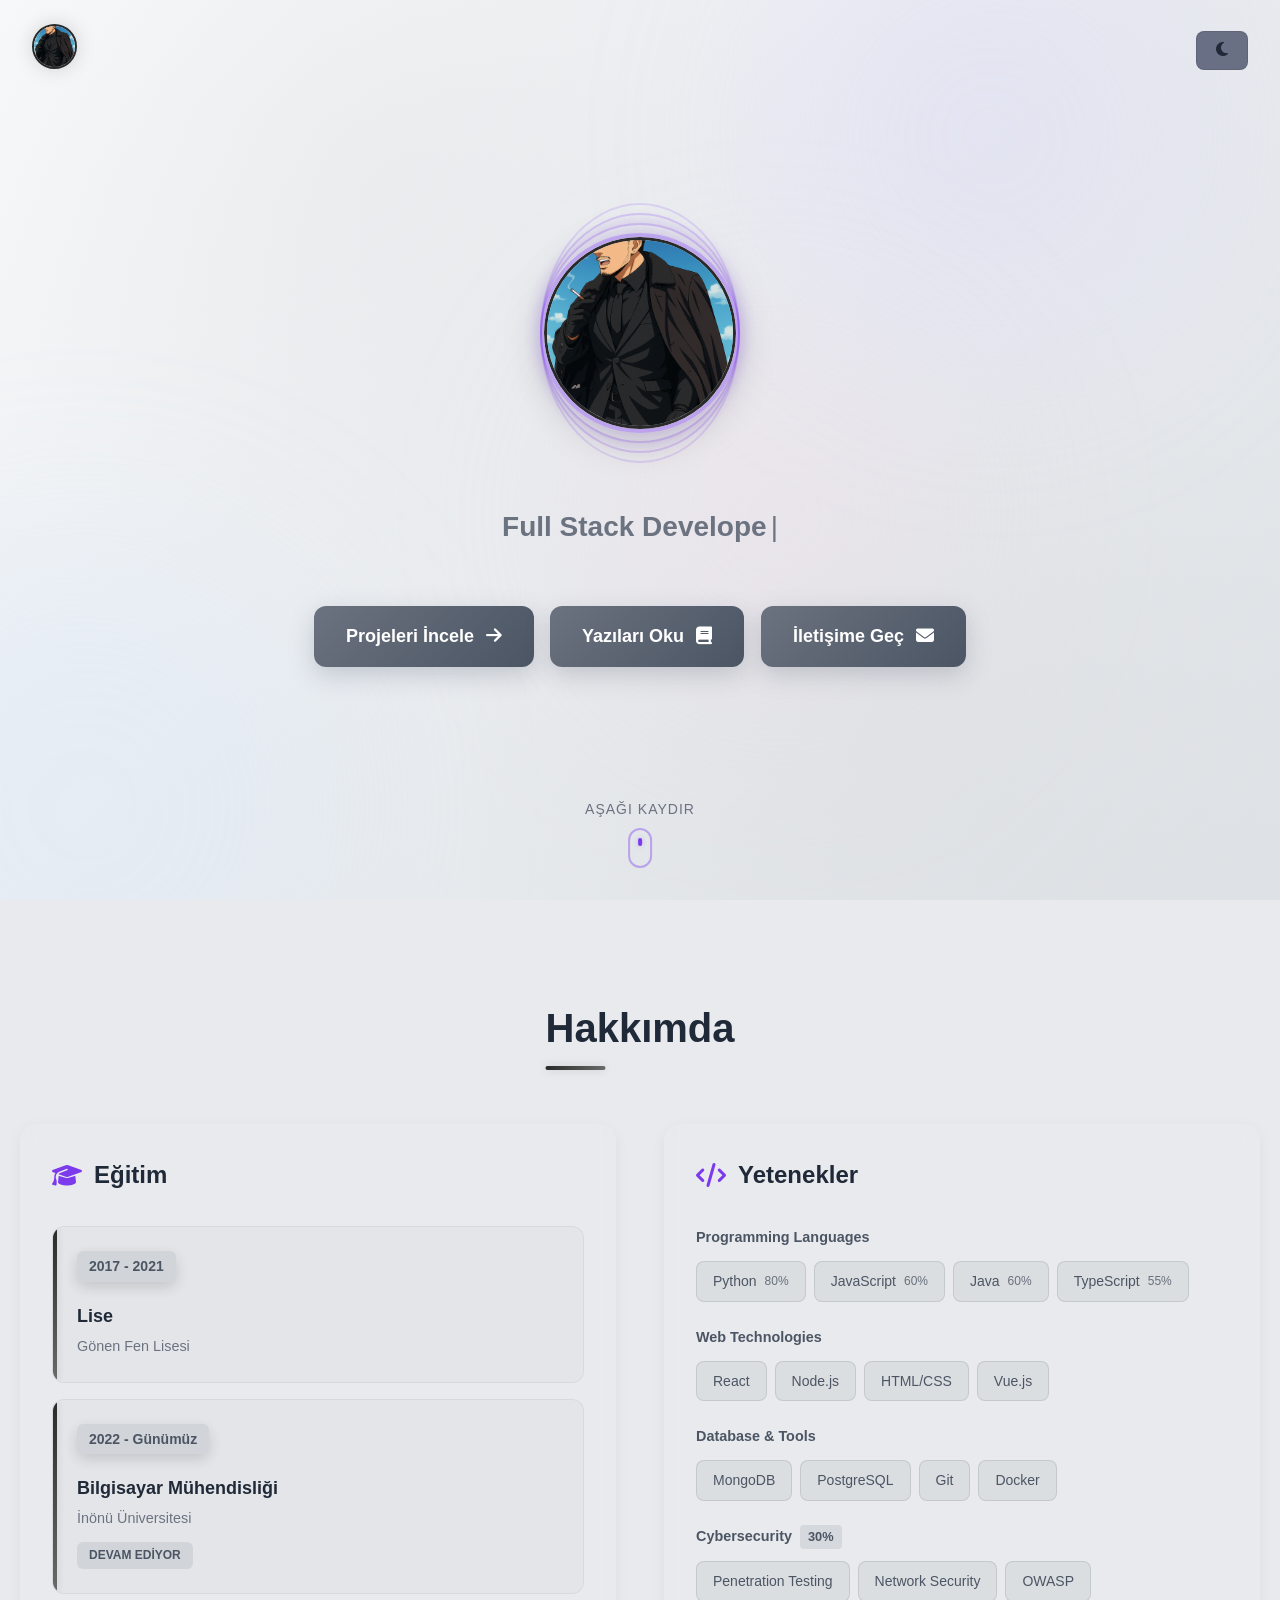
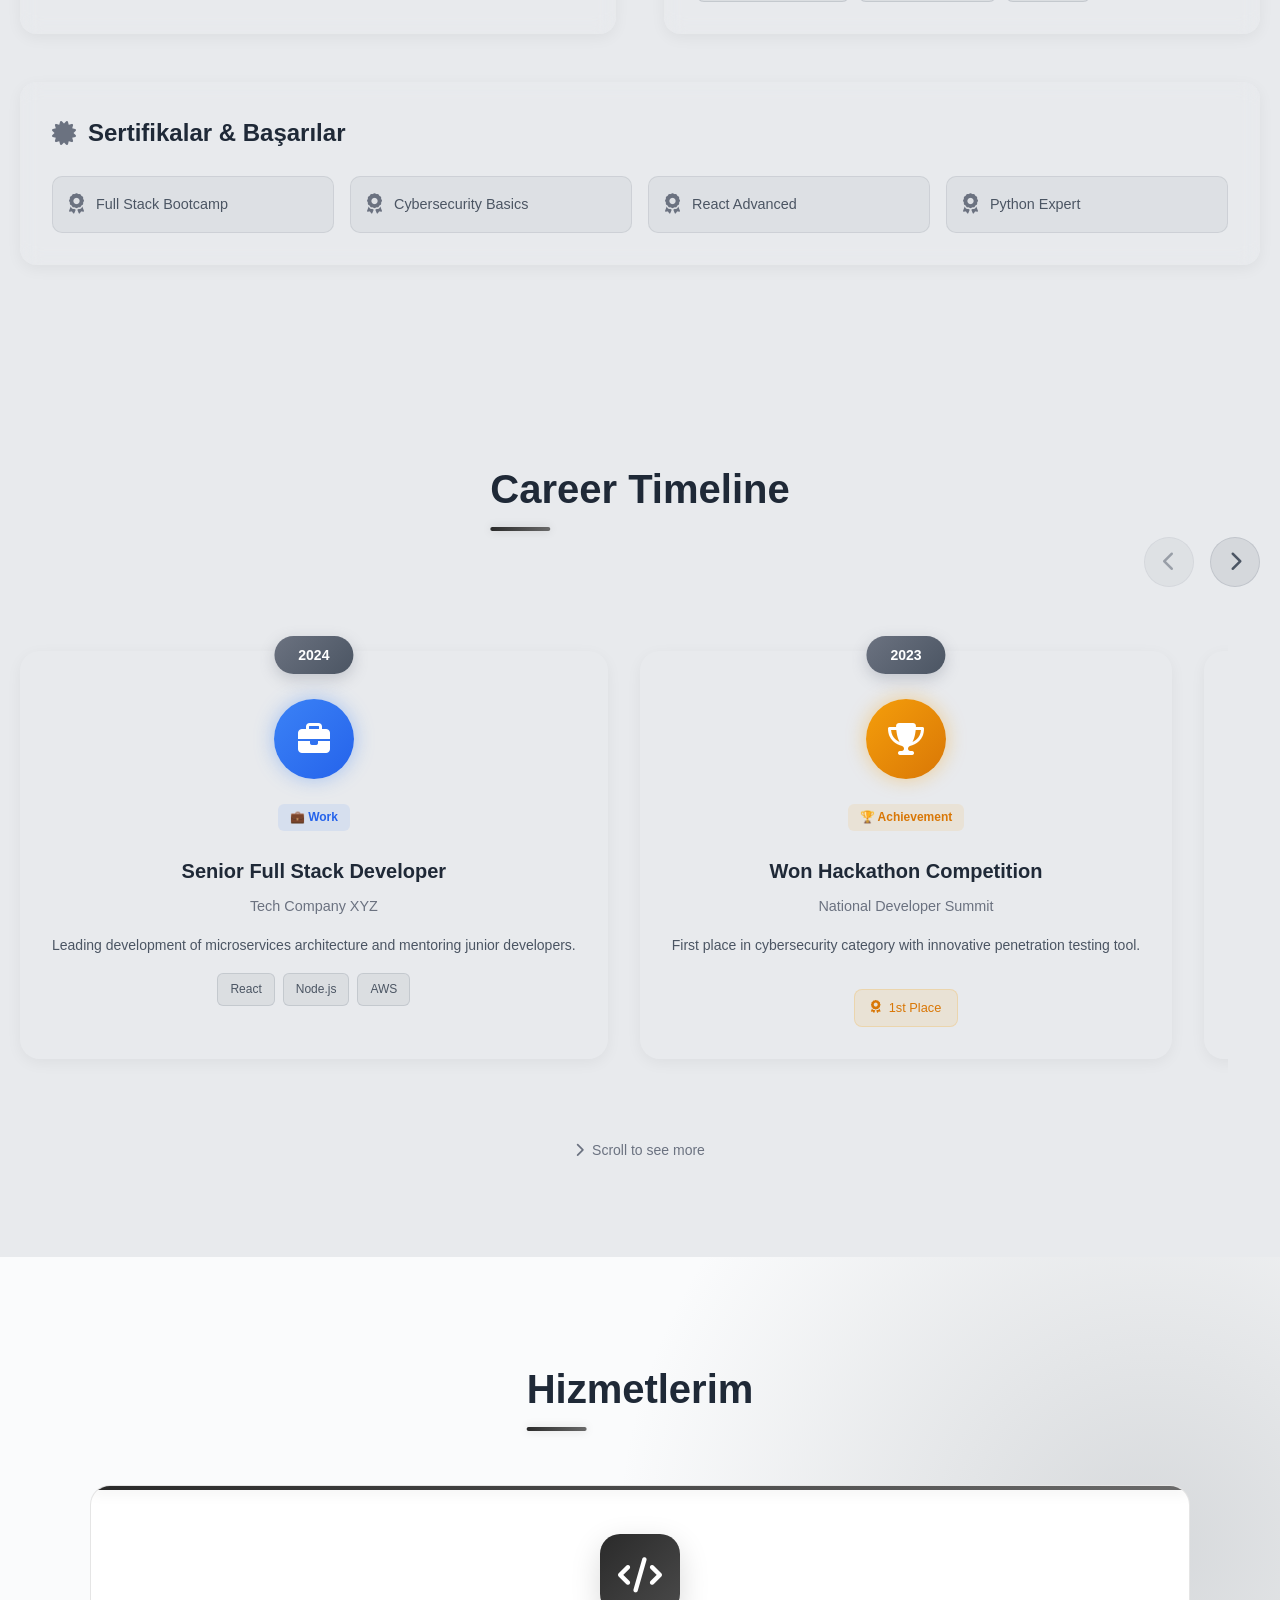
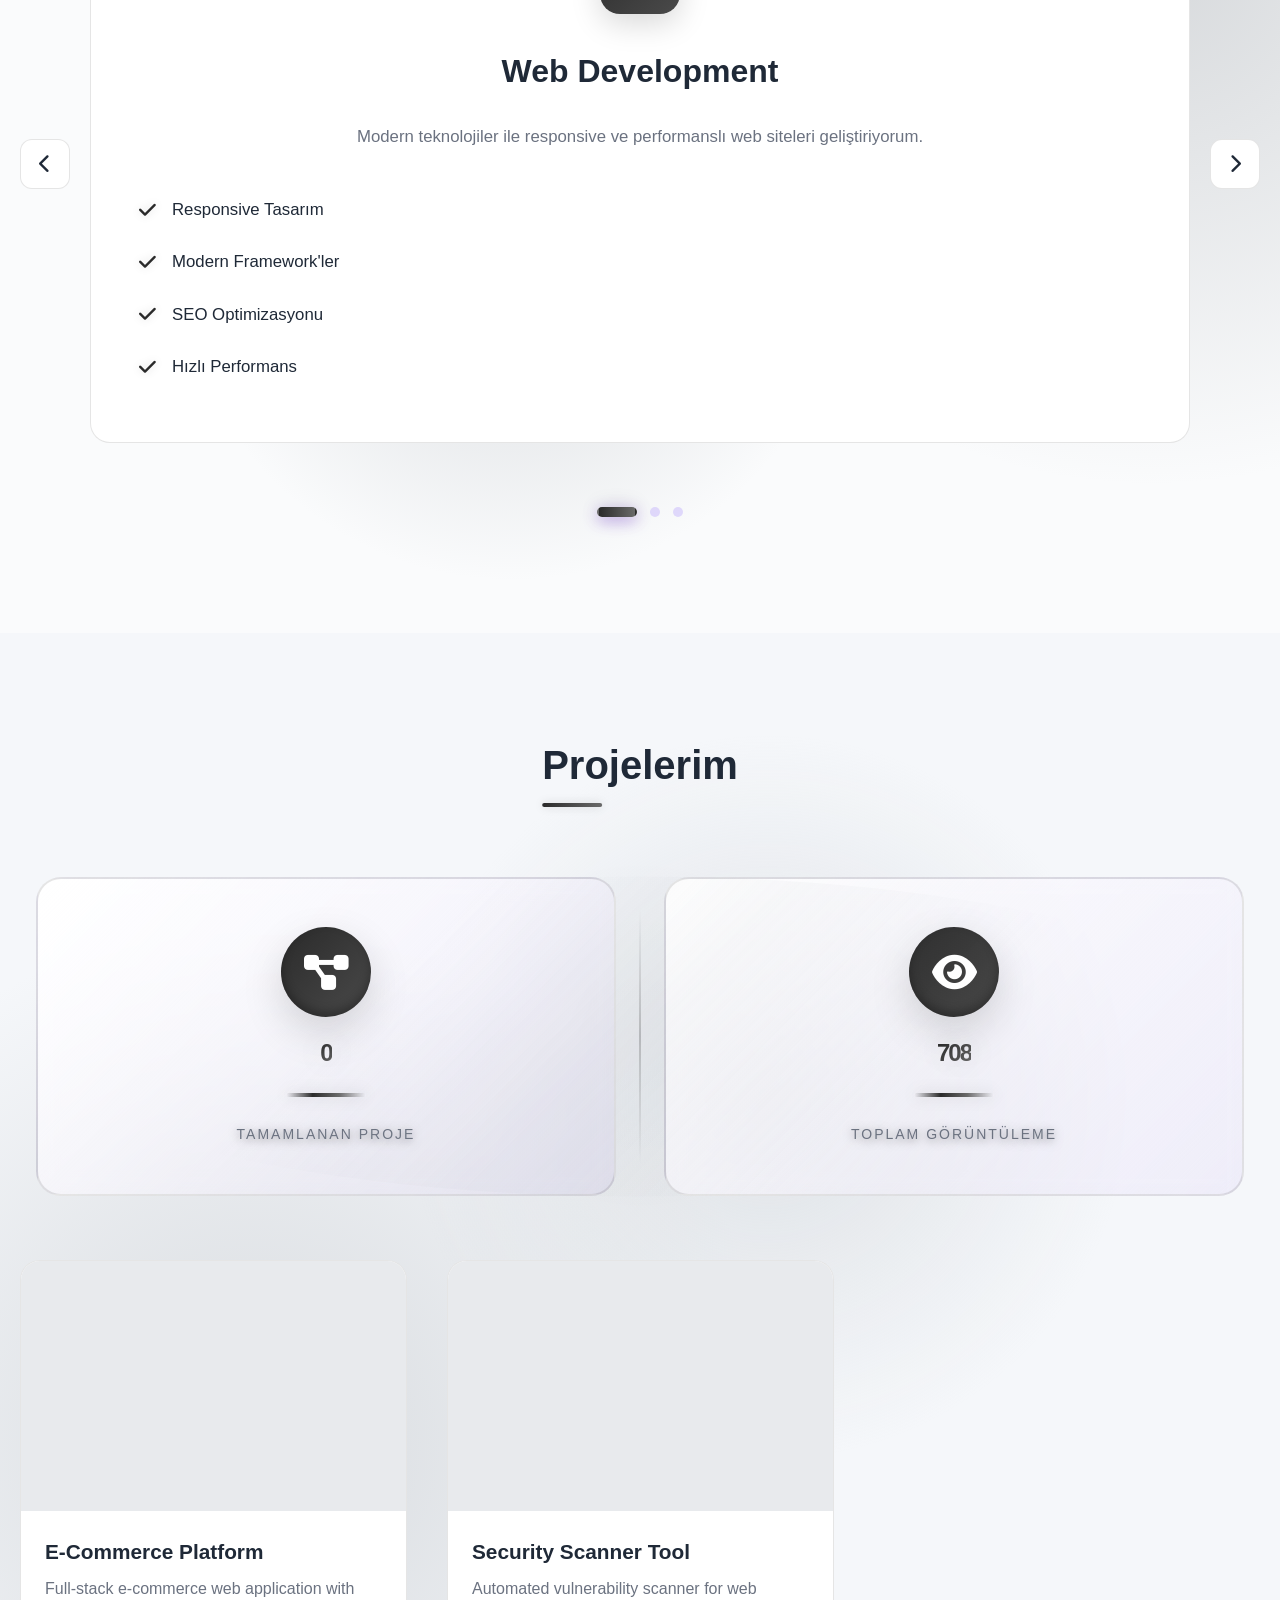
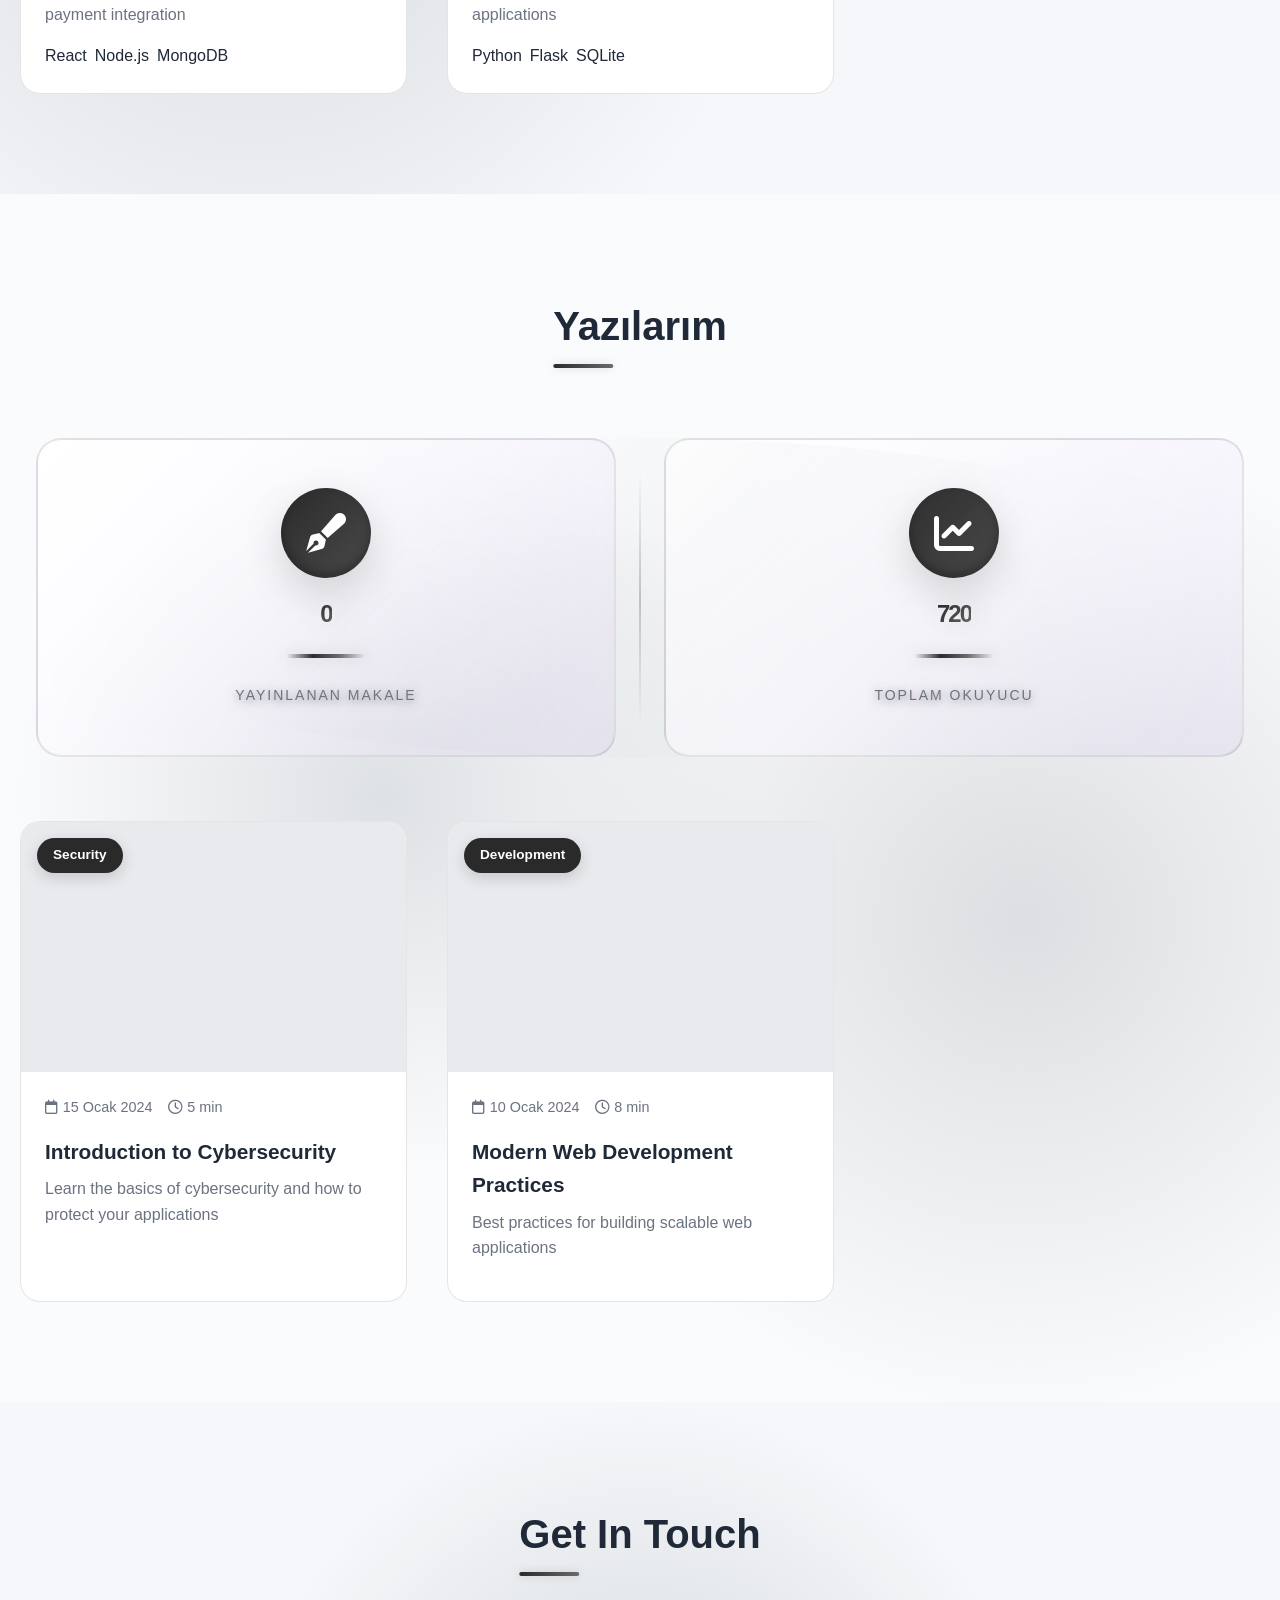
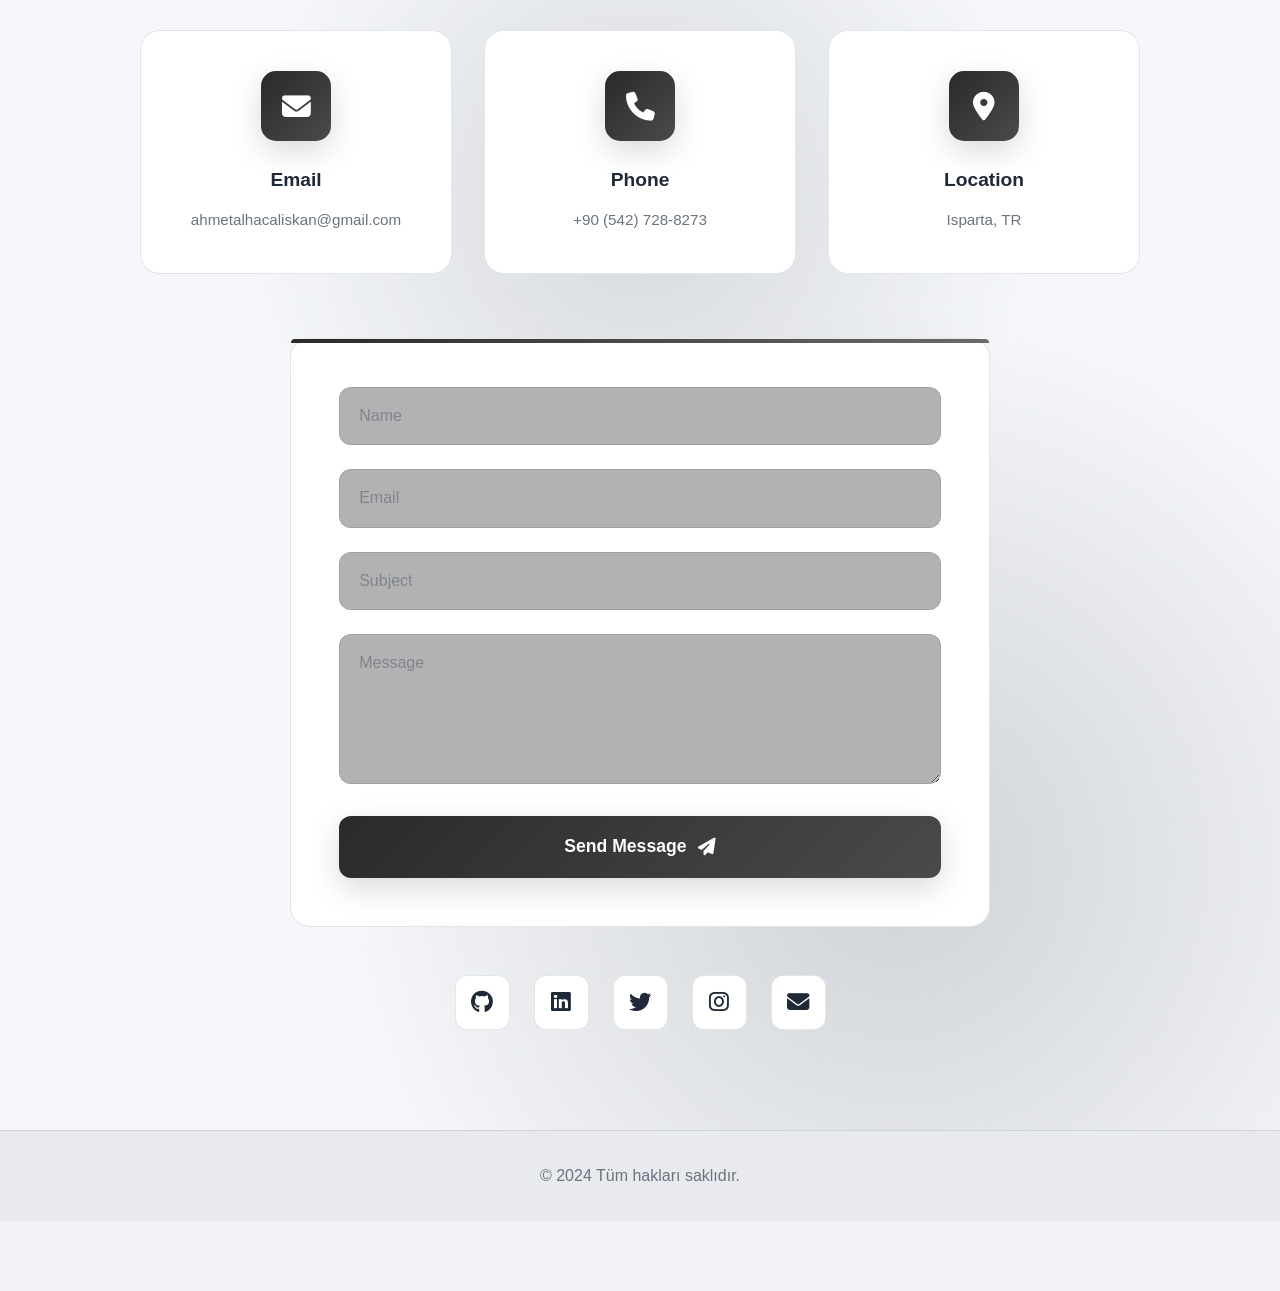
==== commit 583a8cf0: "guncelleme guncelleme" ====
--- a/index.html
+++ b/index.html
@@ -2,7 +2,7 @@
 <html lang="tr">
 <head>
     <meta charset="UTF-8">
-    <meta name="viewport" content="width=device-width, initial-scale=1.0">
+    <meta name="viewport" content="width=device-width, initial-scale=1.0, maximum-scale=5.0, user-scalable=yes, viewport-fit=cover">
     <title>Kişisel Portfolio</title>
     <meta name="description" content="Full Stack Developer & Cybersecurity Enthusiast - Portfolio">
     <meta name="theme-color" content="#7C3AED">
--- a/css/style.css
+++ b/css/style.css
@@ -1,3 +1,14 @@
+/* Prevent horizontal scroll on mobile */
+html, body {
+    overflow-x: hidden;
+    width: 100%;
+    position: relative;
+}
+
+* {
+    box-sizing: border-box;
+}
+
 :root {
     --primary: #7C3AED;
     --secondary: #A78BFA;
--- a/css/hero-modern.css
+++ b/css/hero-modern.css
@@ -12,6 +12,7 @@
     justify-content: center;
     overflow: hidden;
     padding: 2rem;
+    width: 100%;
 }
 
 /* === DARK THEME - HERO BACKGROUND === */
@@ -31,7 +32,7 @@
     left: 0;
     width: 100%;
     height: 100%;
-    z-index: 0;
+    overflow: hidden;
     pointer-events: none;
 }
 
@@ -675,8 +676,34 @@
 /* === RESPONSIVE === */
 @media (max-width: 768px) {
     .hero {
-        padding: 1rem;
-        min-height: 100svh;
+        overflow: hidden;
+        width: 100%;
+    }
+    
+    .hero-container {
+        max-width: 100%;
+        overflow: hidden;
+    }
+    
+    .hero-gradient-orb {
+        width: 250px;
+        height: 250px;
+    }
+    
+    .orb-1 {
+        top: -100px;
+        left: -100px;
+    }
+    
+    .orb-2 {
+        bottom: -100px;
+        right: -100px;
+    }
+    
+    .orb-3 {
+        top: 50%;
+        left: 50%;
+        transform: translate(-50%, -50%);
     }
     
     .hero-profile-wrapper {
--- a/css/about-minimal.css
+++ b/css/about-minimal.css
@@ -5,6 +5,8 @@
 
 .about-minimal {
     padding: 6rem 0;
+    width: 100%;
+    overflow: hidden;
 }
 
 [data-theme="dark"] .about-minimal {
@@ -20,6 +22,8 @@
     grid-template-columns: 1fr 1fr;
     gap: 3rem;
     margin-top: 3rem;
+    width: 100%;
+    max-width: 100%;
 }
 
 /* === SECTIONS === */
@@ -28,6 +32,9 @@
     padding: 2rem;
     backdrop-filter: blur(10px);
     transition: all 0.3s ease;
+    width: 100%;
+    max-width: 100%;
+    overflow: hidden;
 }
 
 [data-theme="dark"] .minimal-section {
@@ -233,6 +240,7 @@
     display: flex;
     flex-wrap: wrap;
     gap: 0.5rem;
+    width: 100%;
 }
 
 .skill-tag {
@@ -344,6 +352,7 @@
     display: grid;
     grid-template-columns: repeat(auto-fit, minmax(200px, 1fr));
     gap: 1rem;
+    width: 100%;
 }
 
 .cert-item {
@@ -406,11 +415,28 @@
 
 @media (max-width: 768px) {
     .about-minimal {
-        padding: 4rem 0;
+        overflow: hidden;
+        width: 100%;
+    }
+    
+    .about-minimal-grid {
+        width: 100%;
+        max-width: 100%;
+    }
+    
+    .minimal-section {
+        width: 100%;
+        max-width: 100%;
+        overflow: hidden;
+    }
+    
+    .skill-tags-minimal {
+        width: 100%;
+        flex-wrap: wrap;
     }
     
     .cert-list {
-        grid-template-columns: 1fr;
+        width: 100%;
     }
 }
 
--- a/css/timeline-horizontal.css
+++ b/css/timeline-horizontal.css
@@ -7,6 +7,7 @@
     padding: 6rem 0;
     position: relative;
     overflow: hidden;
+    width: 100%;
 }
 
 [data-theme="dark"] .timeline-horizontal {
@@ -68,36 +69,28 @@
 .timeline-scroll-container {
     overflow-x: auto;
     overflow-y: hidden;
+    -webkit-overflow-scrolling: touch;
+    scrollbar-width: thin;
+    width: 100%;
+    max-width: 100%;
     padding: 2rem 0;
     margin: 0 -2rem;
     padding-left: 2rem;
     padding-right: 2rem;
     scroll-behavior: smooth;
-    scrollbar-width: thin;
 }
 
 .timeline-scroll-container::-webkit-scrollbar {
-    height: 8px;
-}
-
-[data-theme="dark"] .timeline-scroll-container::-webkit-scrollbar-track {
-    background: rgba(255, 255, 255, 0.05);
-    border-radius: 10px;
-}
-
-[data-theme="light"] .timeline-scroll-container::-webkit-scrollbar-track {
-    background: rgba(0, 0, 0, 0.05);
-    border-radius: 10px;
-}
-
-[data-theme="dark"] .timeline-scroll-container::-webkit-scrollbar-thumb {
-    background: rgba(124, 58, 237, 0.5);
-    border-radius: 10px;
-}
-
-[data-theme="light"] .timeline-scroll-container::-webkit-scrollbar-thumb {
-    background: rgba(107, 114, 128, 0.5);
-    border-radius: 10px;
+    height: 6px;
+}
+
+.timeline-scroll-container::-webkit-scrollbar-track {
+    background: transparent;
+}
+
+.timeline-scroll-container::-webkit-scrollbar-thumb {
+    background: rgba(124, 58, 237, 0.3);
+    border-radius: 3px;
 }
 
 /* Timeline Track */
@@ -391,7 +384,17 @@
 /* === RESPONSIVE === */
 @media (max-width: 768px) {
     .timeline-horizontal {
-        padding: 4rem 0;
+        overflow: hidden;
+        width: 100%;
+    }
+    
+    .timeline-scroll-container {
+        padding: 1rem 0;
+        margin: 0;
+    }
+    
+    .timeline-track {
+        padding: 0 0.5rem;
     }
     
     .timeline-card {
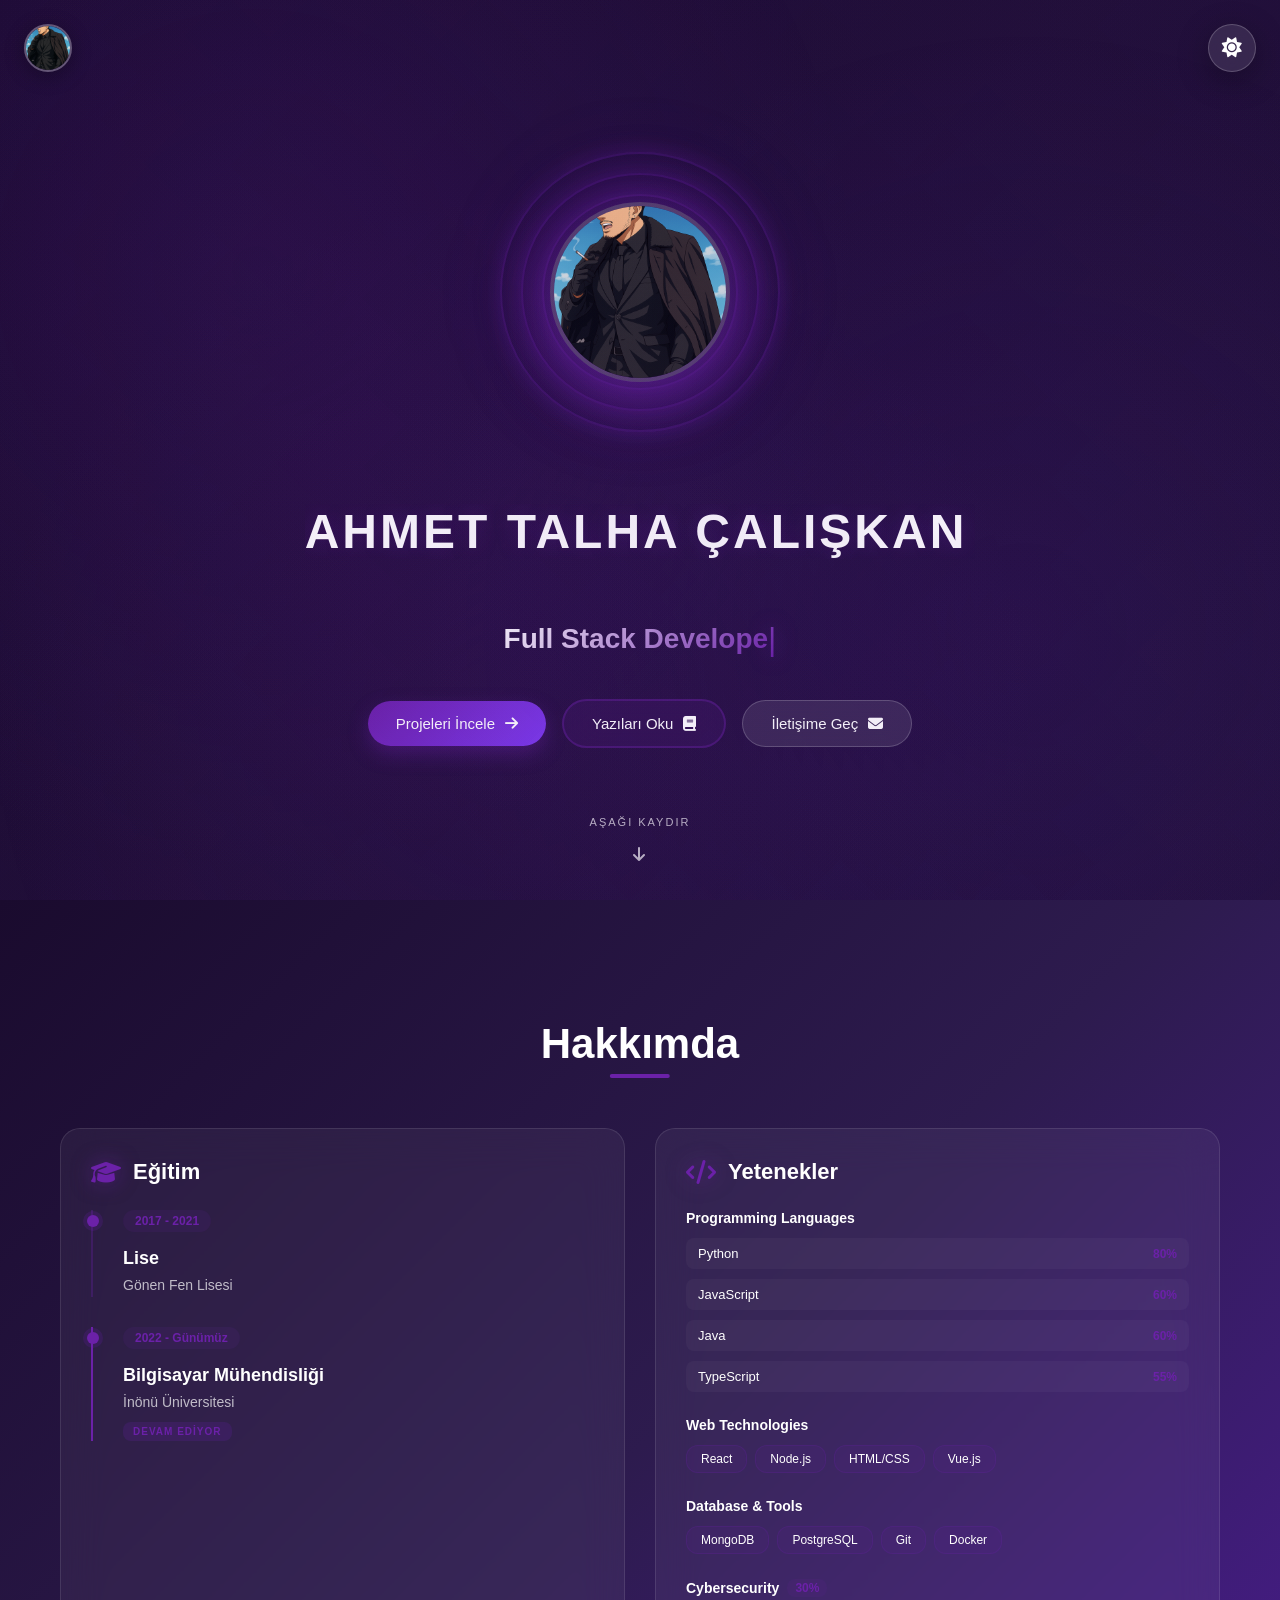
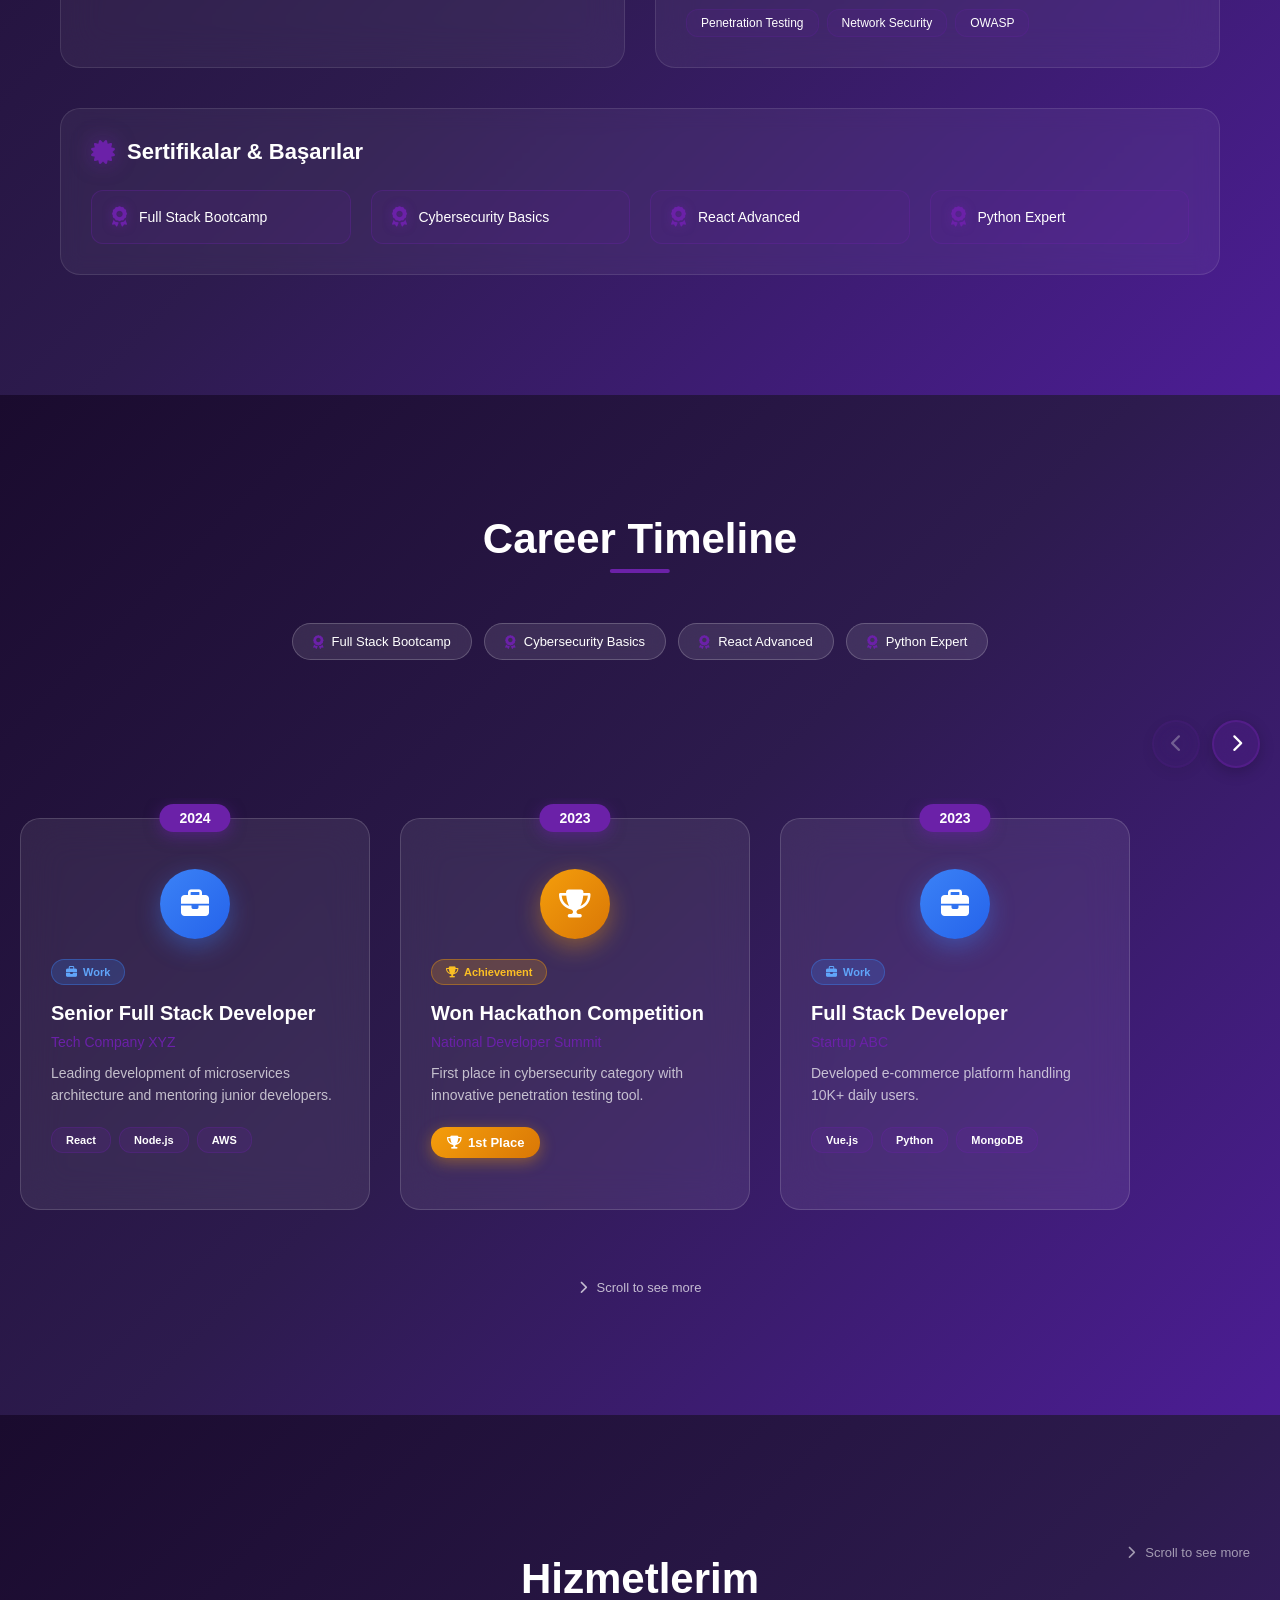
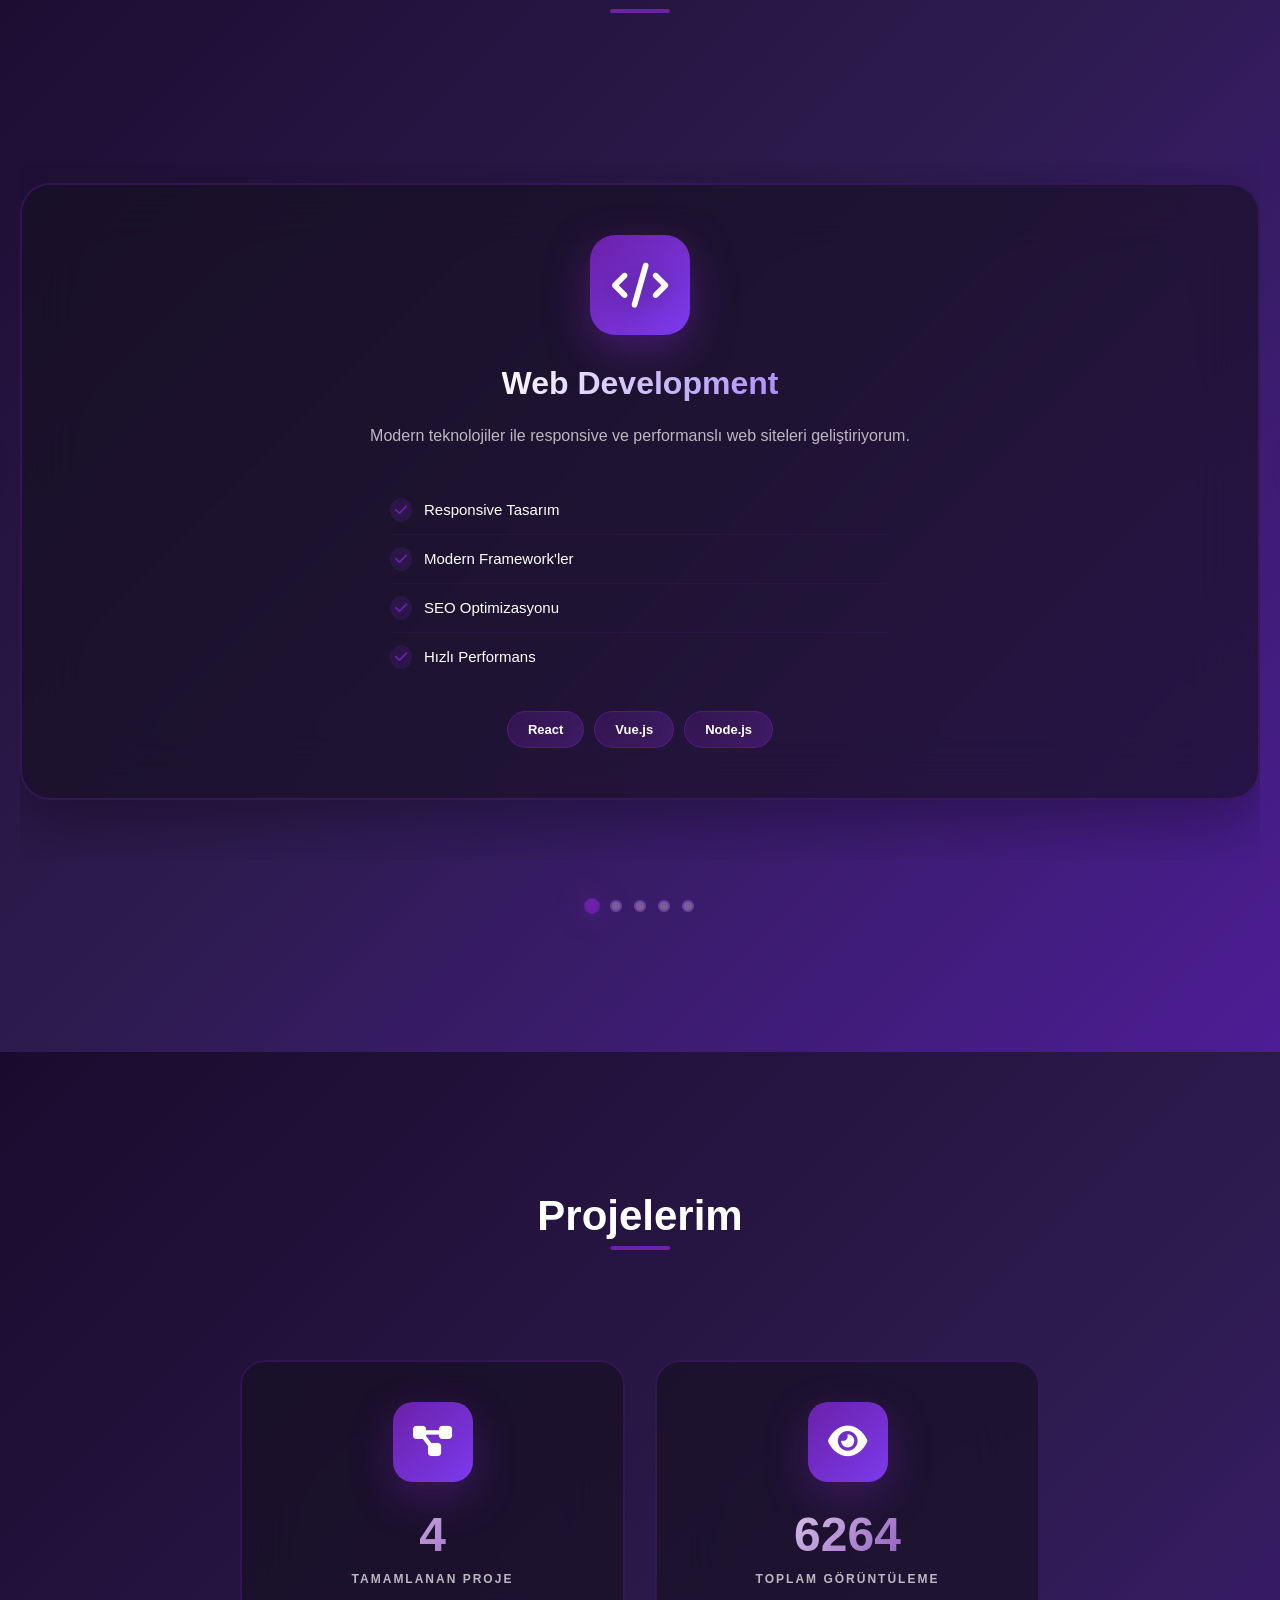
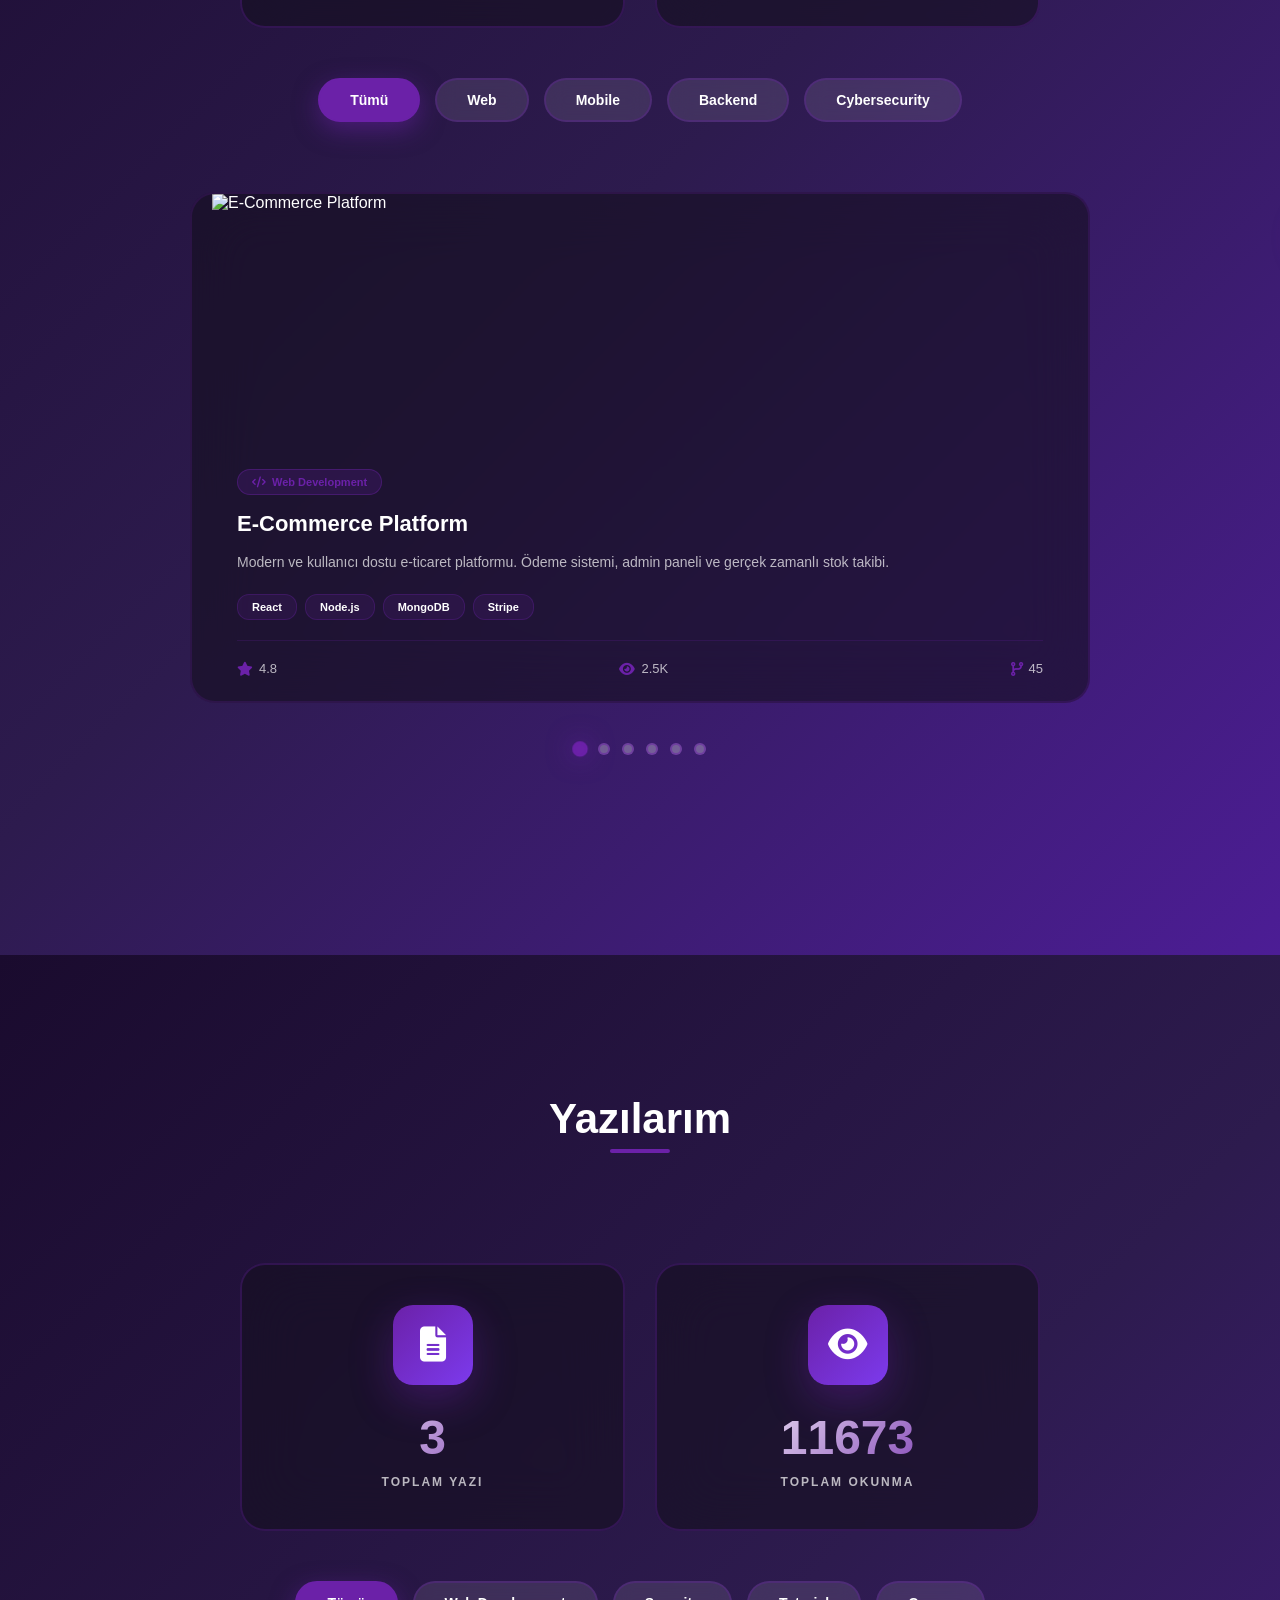
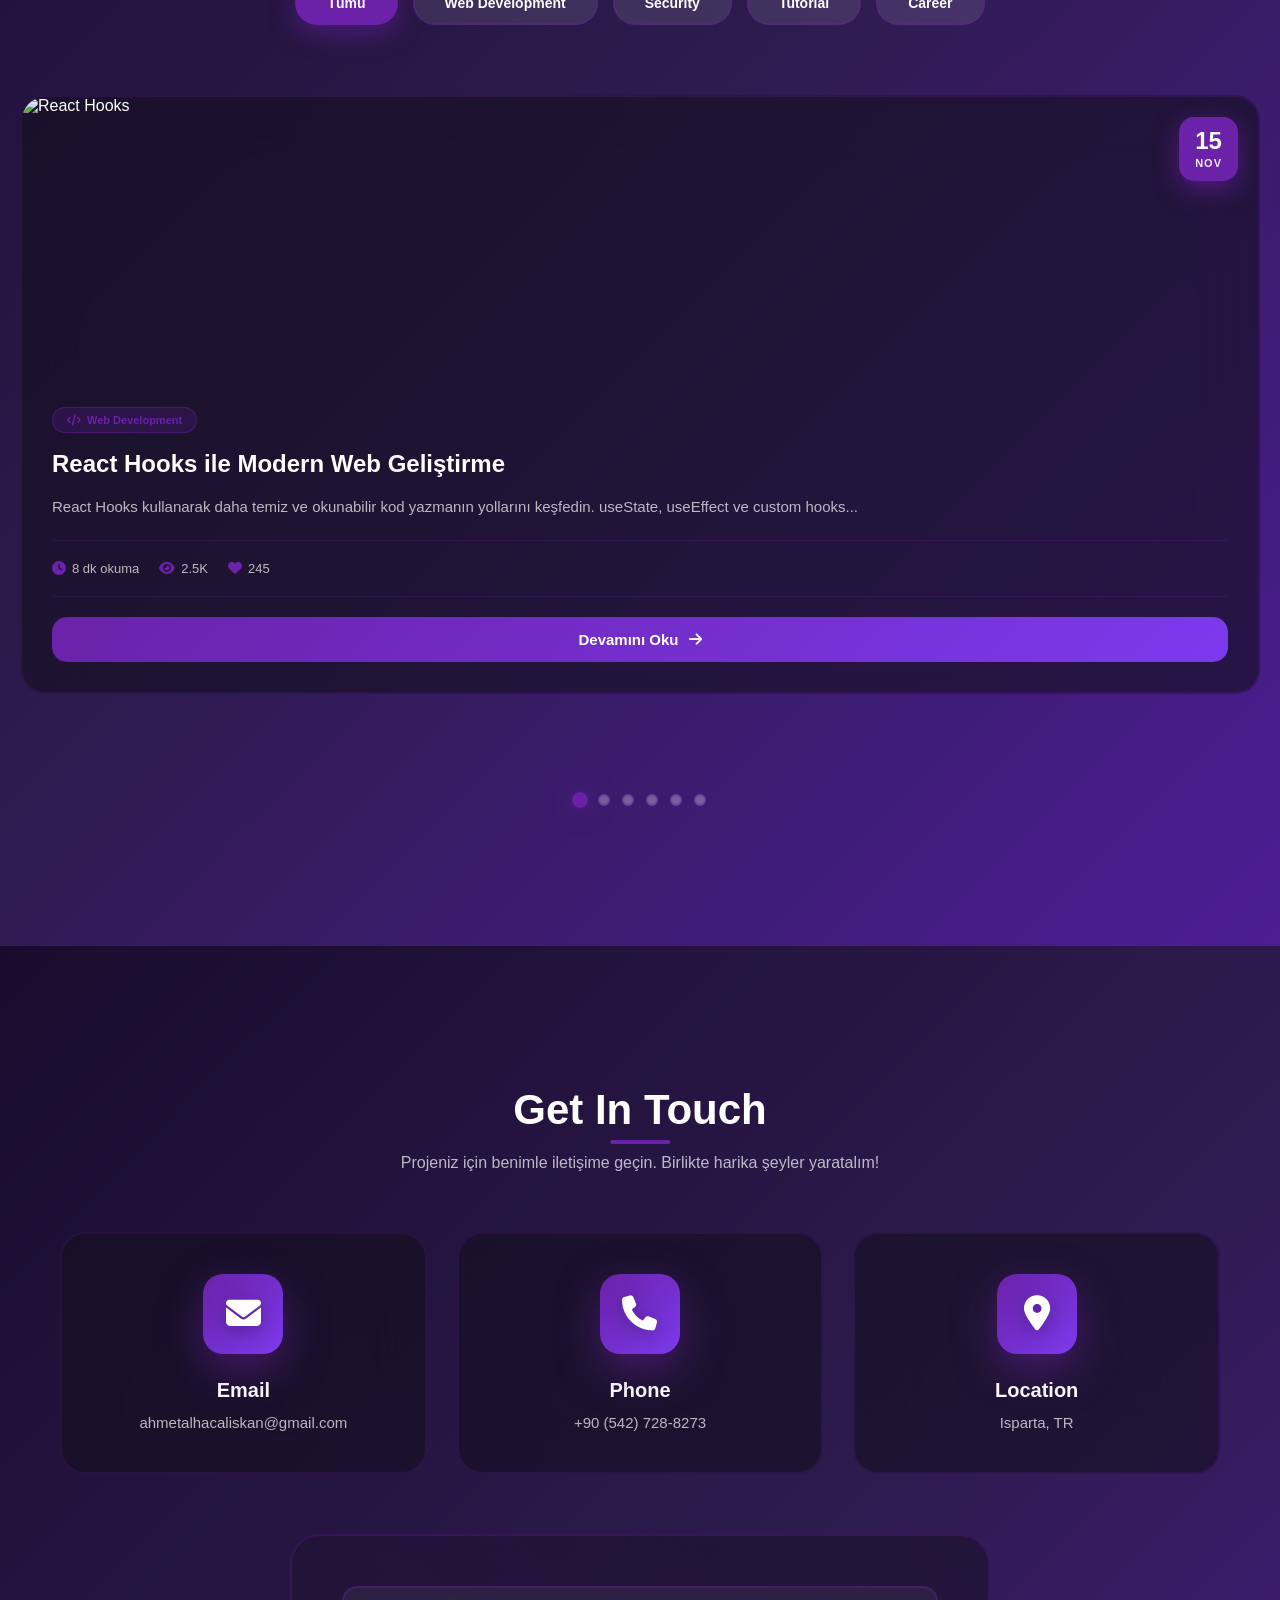
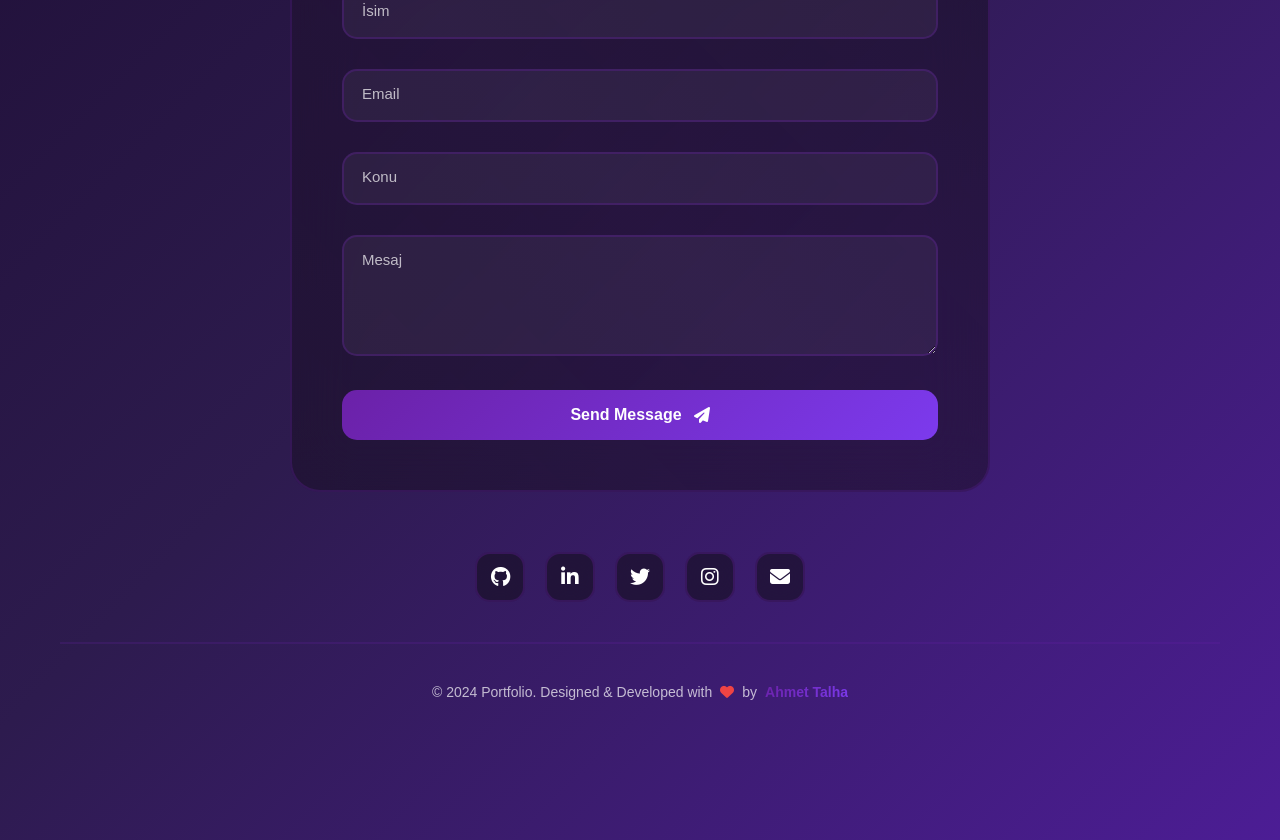
==== commit db4389c4: "yeni yeni" ====
--- a/index.html
+++ b/index.html
@@ -2,547 +2,1143 @@
 <html lang="tr">
 <head>
     <meta charset="UTF-8">
-    <meta name="viewport" content="width=device-width, initial-scale=1.0, maximum-scale=5.0, user-scalable=yes, viewport-fit=cover">
-    <title>Kişisel Portfolio</title>
-    <meta name="description" content="Full Stack Developer & Cybersecurity Enthusiast - Portfolio">
+    <meta name="viewport" content="width=device-width, initial-scale=1.0">
+    <title>Portfolio</title>
     <meta name="theme-color" content="#7C3AED">
     <link rel="stylesheet" href="css/style.css">
-    <link rel="stylesheet" href="css/hero-modern.css">
-    <link rel="stylesheet" href="css/about-minimal.css">
-    <link rel="stylesheet" href="css/timeline-horizontal.css">
     <link rel="stylesheet" href="https://cdnjs.cloudflare.com/ajax/libs/font-awesome/6.4.0/css/all.min.css">
 </head>
 <body>
-    <!-- Top Bar -->
-    <div class="top-bar">
-        <div class="top-bar-container">
-            <div class="profile-section">
-                <img src="images/proje_pp.png" alt="Profile" class="profile-mini">
-            </div>
-            <div class="theme-section">
-                <button class="mobile-menu-toggle" id="mobileMenuToggle" aria-label="Toggle mobile menu">
-                    <span></span>
-                    <span></span>
-                    <span></span>
-                </button>
-                <button class="theme-toggle" id="themeToggle" aria-label="Toggle dark mode">
-                    <i class="fas fa-moon"></i>
-                </button>
+    <!-- Theme Toggle -->
+    <button class="theme-toggle" id="themeToggle" aria-label="Toggle theme">
+        <i class="fas fa-sun"></i>
+    </button>
+
+    <!-- Main Container -->
+    <div class="container">
+        <!-- Profile Logo Top Left -->
+        <div class="logo-wrapper" id="adminLogo">
+            <img src="images/proje_pp.png" alt="Logo" class="logo">
+        </div>
+
+        <!-- Center Content -->
+        <div class="hero-content">
+            <!-- Profile Image with Rings -->
+            <div class="profile-wrapper">
+                <div class="profile-ring ring-outer"></div>
+                <div class="profile-ring ring-middle"></div>
+                <div class="profile-ring ring-inner"></div>
+                <div class="profile-image">
+                    <img src="images/proje_pp.png" alt="Profile">
+                </div>
+            </div>
+
+            <!-- Name Text -->
+            <div class="name-container">
+                <h1 class="name-text" id="nameText"></h1>
+            </div>
+
+            <!-- Typing Text -->
+            <div class="typing-container">
+                <span class="cursor">|</span>
+            </div>
+
+            <!-- Buttons -->
+            <div class="button-group">
+                <a href="#projects" class="btn btn-primary">
+                    <span>Projeleri İncele</span>
+                    <i class="fas fa-arrow-right"></i>
+                </a>
+                <a href="#blog" class="btn btn-secondary">
+                    <span>Yazıları Oku</span>
+                    <i class="fas fa-book"></i>
+                </a>
+                <a href="#contact" class="btn btn-tertiary">
+                    <span>İletişime Geç</span>
+                    <i class="fas fa-envelope"></i>
+                </a>
+            </div>
+        </div>
+
+        <!-- Footer -->
+        <div class="footer">
+            <span>AŞAĞI KAYDIR</span>
+            <div class="scroll-icon">
+                <i class="fas fa-arrow-down"></i>
             </div>
         </div>
     </div>
 
-    <!-- Mobile Navigation -->
-    <div class="mobile-nav-backdrop" id="mobileNavBackdrop"></div>
-    <nav class="mobile-nav" id="mobileNav">
-        <div class="mobile-nav-links">
-            <a href="#home" class="mobile-nav-link">
-                <i class="fas fa-home"></i>
-                <span>Ana Sayfa</span>
-            </a>
-            <a href="#about" class="mobile-nav-link">
-                <i class="fas fa-user"></i>
-                <span>Hakkımda</span>
-            </a>
-            <a href="#timeline" class="mobile-nav-link">
-                <i class="fas fa-clock"></i>
-                <span>Timeline</span>
-            </a>
-            <a href="#services" class="mobile-nav-link">
-                <i class="fas fa-briefcase"></i>
-                <span>Hizmetler</span>
-            </a>
-            <a href="#projects" class="mobile-nav-link">
-                <i class="fas fa-code"></i>
-                <span>Projeler</span>
-            </a>
-            <a href="#writings" class="mobile-nav-link">
-                <i class="fas fa-pen"></i>
-                <span>Yazılar</span>
-            </a>
-            <a href="#contact" class="mobile-nav-link">
-                <i class="fas fa-envelope"></i>
-                <span>İletişim</span>
-            </a>
-        </div>
-    </nav>
-
-    <!-- Hero Section -->
-    <section id="home" class="hero">
-        <div class="hero-bg-elements">
-            <div class="hero-gradient-orb orb-1"></div>
-            <div class="hero-gradient-orb orb-2"></div>
-            <div class="hero-gradient-orb orb-3"></div>
-        </div>
-
-        <div class="hero-container">
-            <div class="hero-content">
-                <div class="hero-profile-wrapper">
-                    <div class="profile-ring ring-outer"></div>
-                    <div class="profile-ring ring-middle"></div>
-                    <div class="profile-ring ring-inner"></div>
-                    <div class="hero-image">
-                        <img src="images/proje_pp.png" alt="Profile Picture">
-                        <div class="profile-status">
-                            <span class="status-dot"></span>
-                        </div>
-                    </div>
-                </div>
-
-                <div class="hero-text">
-                    <h1 class="hero-title">
-                        <span class="title-line"></span>
-                    </h1>
-                    <p class="hero-subtitle">
-                        <span class="typing-text" id="typingText"></span><span class="cursor-blink">|</span>
-                    </p>
-
-                    <div class="hero-buttons">
-                        <a href="#projects" class="btn btn-primary">
-                            <span>Projeleri İncele</span>
-                            <i class="fas fa-arrow-right"></i>
-                        </a>
-                        <a href="#writings" class="btn btn-primary">
-                            <span>Yazıları Oku</span>
-                            <i class="fas fa-book"></i>
-                        </a>
-                        <a href="#contact" class="btn btn-primary">
-                            <span>İletişime Geç</span>
-                            <i class="fas fa-envelope"></i>
-                        </a>
-                    </div>
-                </div>
-            </div>
-        </div>
-
-        <div class="scroll-indicator">
-            <span class="scroll-text">Aşağı Kaydır</span>
-            <div class="scroll-mouse">
-                <div class="scroll-wheel"></div>
+    <!-- About Section -->
+    <section id="about" class="about-section">
+        <div class="about-container">
+            <h2 class="section-title">Hakkımda</h2>
+            
+            <div class="about-grid">
+                <!-- Education Section -->
+                <div class="about-card education-card">
+                    <div class="card-header">
+                        <i class="fas fa-graduation-cap"></i>
+                        <h3>Eğitim</h3>
+                    </div>
+                    
+                    <div class="timeline">
+                        <div class="timeline-item">
+                            <div class="timeline-marker"></div>
+                            <div class="timeline-content">
+                                <span class="timeline-year">2017 - 2021</span>
+                                <h4>Lise</h4>
+                                <p>Gönen Fen Lisesi</p>
+                            </div>
+                        </div>
+                        
+                        <div class="timeline-item active">
+                            <div class="timeline-marker"></div>
+                            <div class="timeline-content">
+                                <span class="timeline-year">2022 - Günümüz</span>
+                                <h4>Bilgisayar Mühendisliği</h4>
+                                <p>İnönü Üniversitesi</p>
+                                <span class="badge-ongoing">DEVAM EDİYOR</span>
+                            </div>
+                        </div>
+                    </div>
+                </div>
+
+                <!-- Skills Section -->
+                <div class="about-card skills-card">
+                    <div class="card-header">
+                        <i class="fas fa-code"></i>
+                        <h3>Yetenekler</h3>
+                    </div>
+                    
+                    <div class="skills-content">
+                        <!-- Programming Languages -->
+                        <div class="skill-group">
+                            <h4>Programming Languages</h4>
+                            <div class="skill-list">
+                                <div class="skill-item">
+                                    <span class="skill-name">Python</span>
+                                    <span class="skill-percent">80%</span>
+                                </div>
+                                <div class="skill-item">
+                                    <span class="skill-name">JavaScript</span>
+                                    <span class="skill-percent">60%</span>
+                                </div>
+                                <div class="skill-item">
+                                    <span class="skill-name">Java</span>
+                                    <span class="skill-percent">60%</span>
+                                </div>
+                                <div class="skill-item">
+                                    <span class="skill-name">TypeScript</span>
+                                    <span class="skill-percent">55%</span>
+                                </div>
+                            </div>
+                        </div>
+
+                        <!-- Web Technologies -->
+                        <div class="skill-group">
+                            <h4>Web Technologies</h4>
+                            <div class="skill-tags">
+                                <span class="skill-tag">React</span>
+                                <span class="skill-tag">Node.js</span>
+                                <span class="skill-tag">HTML/CSS</span>
+                                <span class="skill-tag">Vue.js</span>
+                            </div>
+                        </div>
+
+                        <!-- Database & Tools -->
+                        <div class="skill-group">
+                            <h4>Database & Tools</h4>
+                            <div class="skill-tags">
+                                <span class="skill-tag">MongoDB</span>
+                                <span class="skill-tag">PostgreSQL</span>
+                                <span class="skill-tag">Git</span>
+                                <span class="skill-tag">Docker</span>
+                            </div>
+                        </div>
+
+                        <!-- Cybersecurity -->
+                        <div class="skill-group">
+                            <h4>Cybersecurity <span class="skill-level">30%</span></h4>
+                            <div class="skill-tags">
+                                <span class="skill-tag">Penetration Testing</span>
+                                <span class="skill-tag">Network Security</span>
+                                <span class="skill-tag">OWASP</span>
+                            </div>
+                        </div>
+                    </div>
+                </div>
+            </div>
+
+            <!-- Certificates Section -->
+            <div class="certificates-section">
+                <div class="card-header">
+                    <i class="fas fa-certificate"></i>
+                    <h3>Sertifikalar & Başarılar</h3>
+                </div>
+                
+                <div class="certificates-grid">
+                    <div class="cert-card">
+                        <i class="fas fa-award"></i>
+                        <span>Full Stack Bootcamp</span>
+                    </div>
+                    <div class="cert-card">
+                        <i class="fas fa-award"></i>
+                        <span>Cybersecurity Basics</span>
+                    </div>
+                    <div class="cert-card">
+                        <i class="fas fa-award"></i>
+                        <span>React Advanced</span>
+                    </div>
+                    <div class="cert-card">
+                        <i class="fas fa-award"></i>
+                        <span>Python Expert</span>
+                    </div>
+                </div>
             </div>
         </div>
     </section>
 
-    <!-- About Section - MINIMAL VERSION -->
-    <section id="about" class="about-minimal">
-        <div class="container">
-            <h2 class="section-title">Hakkımda</h2>
+    <!-- Career Timeline Section -->
+    <section id="timeline" class="timeline-section">
+        <div class="timeline-container">
+            <h2 class="section-title">Career Timeline</h2>
             
-            <div class="about-minimal-grid">
-                <!-- Left: Education -->
-                <div class="minimal-section">
-                    <h3><i class="fas fa-graduation-cap"></i> Eğitim</h3>
-                    <div class="education-card minimal">
-                        <span class="year">2017 - 2021</span>
-                        <h4>Lise</h4>
-                        <p>Gönen Fen Lisesi</p>
-                    </div>
-                    <div class="education-card minimal">
-                        <span class="year">2022 - Günümüz</span>
-                        <h4>Bilgisayar Mühendisliği</h4>
-                        <p>İnönü Üniversitesi</p>
-                        <span class="badge-ongoing">Devam Ediyor</span>
-                    </div>
-                </div>
-                
-                <!-- Right: Skills Grouped -->
-                <div class="minimal-section">
-                    <h3><i class="fas fa-code"></i> Yetenekler</h3>
+            <!-- Certificates at Top -->
+            <div class="top-certificates">
+                <div class="cert-badge">
+                    <i class="fas fa-award"></i>
+                    <span>Full Stack Bootcamp</span>
+                </div>
+                <div class="cert-badge">
+                    <i class="fas fa-award"></i>
+                    <span>Cybersecurity Basics</span>
+                </div>
+                <div class="cert-badge">
+                    <i class="fas fa-award"></i>
+                    <span>React Advanced</span>
+                </div>
+                <div class="cert-badge">
+                    <i class="fas fa-award"></i>
+                    <span>Python Expert</span>
+                </div>
+            </div>
+
+            <!-- Navigation Buttons -->
+            <div class="timeline-nav">
+                <button class="nav-btn prev-btn" id="prevBtn">
+                    <i class="fas fa-chevron-left"></i>
+                </button>
+                <button class="nav-btn next-btn" id="nextBtn">
+                    <i class="fas fa-chevron-right"></i>
+                </button>
+            </div>
+
+            <!-- Timeline Track -->
+            <div class="timeline-track-wrapper">
+                <div class="timeline-track" id="timelineTrack">
                     
-                    <!-- Programming -->
-                    <div class="skill-group-minimal">
-                        <h4>Programming Languages</h4>
-                        <div class="skill-tags-minimal">
-                            <span class="skill-tag">Python <em>80%</em></span>
-                            <span class="skill-tag">JavaScript <em>60%</em></span>
-                            <span class="skill-tag">Java <em>60%</em></span>
-                            <span class="skill-tag">TypeScript <em>55%</em></span>
-                        </div>
-                    </div>
-                    
-                    <!-- Web Technologies -->
-                    <div class="skill-group-minimal">
-                        <h4>Web Technologies</h4>
-                        <div class="skill-tags-minimal">
-                            <span class="skill-tag">React</span>
-                            <span class="skill-tag">Node.js</span>
-                            <span class="skill-tag">HTML/CSS</span>
-                            <span class="skill-tag">Vue.js</span>
-                        </div>
-                    </div>
-                    
-                    <!-- Database & Tools -->
-                    <div class="skill-group-minimal">
-                        <h4>Database & Tools</h4>
-                        <div class="skill-tags-minimal">
-                            <span class="skill-tag">MongoDB</span>
-                            <span class="skill-tag">PostgreSQL</span>
-                            <span class="skill-tag">Git</span>
-                            <span class="skill-tag">Docker</span>
-                        </div>
-                    </div>
-                    
-                    <!-- Cybersecurity -->
-                    <div class="skill-group-minimal">
-                        <h4>Cybersecurity <em>30%</em></h4>
-                        <div class="skill-tags-minimal">
-                            <span class="skill-tag">Penetration Testing</span>
-                            <span class="skill-tag">Network Security</span>
-                            <span class="skill-tag">OWASP</span>
-                        </div>
-                    </div>
-                </div>
-            </div>
-            
-            <!-- Certificates (Bottom) -->
-            <div class="certificates-minimal">
-                <h3><i class="fas fa-certificate"></i> Sertifikalar & Başarılar</h3>
-                <div class="cert-list">
-                    <span class="cert-item"><i class="fas fa-award"></i> Full Stack Bootcamp</span>
-                    <span class="cert-item"><i class="fas fa-award"></i> Cybersecurity Basics</span>
-                    <span class="cert-item"><i class="fas fa-award"></i> React Advanced</span>
-                    <span class="cert-item"><i class="fas fa-award"></i> Python Expert</span>
-                </div>
+                    <!-- Timeline Item 1 -->
+                    <div class="timeline-item-card">
+                        <div class="timeline-year-badge">2024</div>
+                        <div class="timeline-icon work-icon">
+                            <i class="fas fa-briefcase"></i>
+                        </div>
+                        <div class="timeline-badge work-badge">
+                            <i class="fas fa-briefcase"></i>
+                            <span>Work</span>
+                        </div>
+                        <h3 class="timeline-title">Senior Full Stack Developer</h3>
+                        <p class="timeline-company">Tech Company XYZ</p>
+                        <p class="timeline-description">Leading development of microservices architecture and mentoring junior developers.</p>
+                        <div class="timeline-tags">
+                            <span class="tag">React</span>
+                            <span class="tag">Node.js</span>
+                            <span class="tag">AWS</span>
+                        </div>
+                    </div>
+
+                    <!-- Timeline Item 2 -->
+                    <div class="timeline-item-card">
+                        <div class="timeline-year-badge">2023</div>
+                        <div class="timeline-icon achievement-icon">
+                            <i class="fas fa-trophy"></i>
+                        </div>
+                        <div class="timeline-badge achievement-badge">
+                            <i class="fas fa-trophy"></i>
+                            <span>Achievement</span>
+                        </div>
+                        <h3 class="timeline-title">Won Hackathon Competition</h3>
+                        <p class="timeline-company">National Developer Summit</p>
+                        <p class="timeline-description">First place in cybersecurity category with innovative penetration testing tool.</p>
+                        <div class="timeline-tags">
+                            <span class="tag-gold">
+                                <i class="fas fa-trophy"></i>
+                                1st Place
+                            </span>
+                        </div>
+                    </div>
+
+                    <!-- Timeline Item 3 -->
+                    <div class="timeline-item-card">
+                        <div class="timeline-year-badge">2023</div>
+                        <div class="timeline-icon work-icon">
+                            <i class="fas fa-briefcase"></i>
+                        </div>
+                        <div class="timeline-badge work-badge">
+                            <i class="fas fa-briefcase"></i>
+                            <span>Work</span>
+                        </div>
+                        <h3 class="timeline-title">Full Stack Developer</h3>
+                        <p class="timeline-company">Startup ABC</p>
+                        <p class="timeline-description">Developed e-commerce platform handling 10K+ daily users.</p>
+                        <div class="timeline-tags">
+                            <span class="tag">Vue.js</span>
+                            <span class="tag">Python</span>
+                            <span class="tag">MongoDB</span>
+                        </div>
+                    </div>
+
+                    <!-- Timeline Item 4 -->
+                    <div class="timeline-item-card">
+                        <div class="timeline-year-badge">2022</div>
+                        <div class="timeline-icon education-icon">
+                            <i class="fas fa-graduation-cap"></i>
+                        </div>
+                        <div class="timeline-badge education-badge">
+                            <i class="fas fa-graduation-cap"></i>
+                            <span>Education</span>
+                        </div>
+                        <h3 class="timeline-title">Started Computer Engineering</h3>
+                        <p class="timeline-company">İnönü Üniversitesi</p>
+                        <p class="timeline-description">Currently pursuing degree with focus on software development and cybersecurity.</p>
+                        <div class="timeline-tags">
+                            <span class="tag">CS</span>
+                            <span class="tag">Software</span>
+                            <span class="tag">Security</span>
+                        </div>
+                    </div>
+
+                    <!-- Timeline Item 5 -->
+                    <div class="timeline-item-card">
+                        <div class="timeline-year-badge">2021</div>
+                        <div class="timeline-icon achievement-icon">
+                            <i class="fas fa-trophy"></i>
+                        </div>
+                        <div class="timeline-badge achievement-badge">
+                            <i class="fas fa-trophy"></i>
+                            <span>Achievement</span>
+                        </div>
+                        <h3 class="timeline-title">Graduated High School</h3>
+                        <p class="timeline-company">Gönen Fen Lisesi</p>
+                        <p class="timeline-description">Completed science high school with honors and strong foundation in mathematics.</p>
+                        <div class="timeline-tags">
+                            <span class="tag">Science</span>
+                            <span class="tag">Math</span>
+                        </div>
+                    </div>
+
+                </div>
+            </div>
+
+            <!-- Scroll Indicator -->
+            <div class="scroll-more">
+                <i class="fas fa-chevron-right"></i>
+                <span>Scroll to see more</span>
             </div>
         </div>
     </section>
 
-    <!-- Career Timeline Section - HORIZONTAL SCROLL VERSION -->
-    <section id="timeline" class="timeline-horizontal">
-        <div class="container">
-            <h2 class="section-title">Career Timeline</h2>
-            
-            <!-- Timeline Navigation -->
-            <div class="timeline-nav">
-                <button class="timeline-nav-btn prev" id="timelinePrev">
+    <!-- Services Section -->
+    <section id="services" class="services-section">
+        <div class="services-container">
+            <!-- Scroll to see more indicator at top -->
+            <div class="scroll-indicator-top">
+                <i class="fas fa-chevron-right"></i>
+                <span>Scroll to see more</span>
+            </div>
+
+            <h2 class="section-title">Hizmetlerim</h2>
+
+            <!-- Navigation Arrows -->
+            <div class="services-nav">
+                <button class="service-nav-btn prev" id="servicePrevBtn">
                     <i class="fas fa-chevron-left"></i>
                 </button>
-                <button class="timeline-nav-btn next" id="timelineNext">
+                <button class="service-nav-btn next" id="serviceNextBtn">
                     <i class="fas fa-chevron-right"></i>
                 </button>
             </div>
-            
-            <!-- Timeline Scroll Container -->
-            <div class="timeline-scroll-container" id="timelineScroll">
-                <div class="timeline-track">
+
+            <!-- Services Slider -->
+            <div class="services-slider-wrapper">
+                <div class="services-slider" id="servicesSlider">
                     
-                    <!-- 2024 -->
-                    <div class="timeline-card">
-                        <div class="timeline-year-badge">2024</div>
-                        <div class="timeline-card-icon work">
-                            <i class="fas fa-briefcase"></i>
-                        </div>
-                        <div class="timeline-card-content">
-                            <span class="timeline-category work">💼 Work</span>
-                            <h3>Senior Full Stack Developer</h3>
-                            <h4>Tech Company XYZ</h4>
-                            <p>Leading development of microservices architecture and mentoring junior developers.</p>
-                            <div class="timeline-card-skills">
-                                <span>React</span>
-                                <span>Node.js</span>
-                                <span>AWS</span>
-                            </div>
-                        </div>
-                    </div>
-                    
-                    <!-- 2023 -->
-                    <div class="timeline-card">
-                        <div class="timeline-year-badge">2023</div>
-                        <div class="timeline-card-icon achievement">
-                            <i class="fas fa-trophy"></i>
-                        </div>
-                        <div class="timeline-card-content">
-                            <span class="timeline-category achievement">🏆 Achievement</span>
-                            <h3>Won Hackathon Competition</h3>
-                            <h4>National Developer Summit</h4>
-                            <p>First place in cybersecurity category with innovative penetration testing tool.</p>
-                            <div class="timeline-award">
-                                <i class="fas fa-award"></i>
-                                <span>1st Place</span>
-                            </div>
-                        </div>
-                    </div>
-                    
-                    <!-- 2023 -->
-                    <div class="timeline-card">
-                        <div class="timeline-year-badge">2023</div>
-                        <div class="timeline-card-icon work">
-                            <i class="fas fa-briefcase"></i>
-                        </div>
-                        <div class="timeline-card-content">
-                            <span class="timeline-category work">💼 Work</span>
-                            <h3>Full Stack Developer</h3>
-                            <h4>Startup ABC</h4>
-                            <p>Developed e-commerce platform handling 10K+ daily users.</p>
-                            <div class="timeline-card-skills">
-                                <span>Vue.js</span>
-                                <span>Python</span>
-                                <span>MongoDB</span>
-                            </div>
-                        </div>
-                    </div>
-                    
-                    <!-- 2022 -->
-                    <div class="timeline-card">
-                        <div class="timeline-year-badge">2022</div>
-                        <div class="timeline-card-icon education">
-                            <i class="fas fa-graduation-cap"></i>
-                        </div>
-                        <div class="timeline-card-content">
-                            <span class="timeline-category education">🎓 Education</span>
-                            <h3>Computer Engineering</h3>
-                            <h4>İnönü Üniversitesi</h4>
-                            <p>Pursuing Bachelor's degree with focus on software engineering and cybersecurity.</p>
-                            <div class="timeline-status ongoing">
-                                <i class="fas fa-spinner fa-pulse"></i>
-                                <span>Ongoing</span>
-                            </div>
-                        </div>
-                    </div>
-                    
-                    <!-- 2022 -->
-                    <div class="timeline-card">
-                        <div class="timeline-year-badge">2022</div>
-                        <div class="timeline-card-icon work">
-                            <i class="fas fa-briefcase"></i>
-                        </div>
-                        <div class="timeline-card-content">
-                            <span class="timeline-category work">💼 Work</span>
-                            <h3>Software Development Intern</h3>
-                            <h4>Company DEF</h4>
-                            <p>First professional experience in software development.</p>
-                            <div class="timeline-card-skills">
-                                <span>React</span>
-                                <span>JavaScript</span>
-                                <span>REST API</span>
-                            </div>
-                        </div>
-                    </div>
-                    
-                    <!-- 2021 -->
-                    <div class="timeline-card">
-                        <div class="timeline-year-badge">2021</div>
-                        <div class="timeline-card-icon achievement">
-                            <i class="fas fa-certificate"></i>
-                        </div>
-                        <div class="timeline-card-content">
-                            <span class="timeline-category achievement">🏆 Achievement</span>
-                            <h3>Full Stack Bootcamp</h3>
-                            <h4>Online Academy</h4>
-                            <p>Completed intensive 6-month bootcamp covering modern web technologies.</p>
-                            <div class="timeline-award">
-                                <i class="fas fa-certificate"></i>
-                                <span>Certified</span>
-                            </div>
-                        </div>
-                    </div>
-                    
-                    <!-- 2021 -->
-                    <div class="timeline-card">
-                        <div class="timeline-year-badge">2017-2021</div>
-                        <div class="timeline-card-icon education">
-                            <i class="fas fa-school"></i>
-                        </div>
-                        <div class="timeline-card-content">
-                            <span class="timeline-category education">🎓 Education</span>
-                            <h3>High School Diploma</h3>
-                            <h4>Gönen Fen Lisesi</h4>
-                            <p>Graduated with honors. Strong foundation in mathematics and sciences.</p>
-                            <div class="timeline-status completed">
-                                <i class="fas fa-check-circle"></i>
-                                <span>Completed</span>
-                            </div>
-                        </div>
-                    </div>
-                    
-                </div>
-            </div>
-            
-            <!-- Scroll Indicator -->
-            <div class="timeline-scroll-hint">
-                <i class="fas fa-chevron-right"></i>
-                <span>Scroll to see more</span>
-            </div>
+                    <!-- Service Card 1: Web Development -->
+                    <div class="service-card">
+                        <div class="service-icon-wrapper">
+                            <div class="service-icon-bg"></div>
+                            <i class="fas fa-code service-icon"></i>
+                        </div>
+                        <h3 class="service-title">Web Development</h3>
+                        <p class="service-description">Modern teknolojiler ile responsive ve performanslı web siteleri geliştiriyorum.</p>
+                        <ul class="service-features">
+                            <li><i class="fas fa-check"></i> Responsive Tasarım</li>
+                            <li><i class="fas fa-check"></i> Modern Framework'ler</li>
+                            <li><i class="fas fa-check"></i> SEO Optimizasyonu</li>
+                            <li><i class="fas fa-check"></i> Hızlı Performans</li>
+                        </ul>
+                        <div class="service-tech-tags">
+                            <span class="tech-tag">React</span>
+                            <span class="tech-tag">Vue.js</span>
+                            <span class="tech-tag">Node.js</span>
+                        </div>
+                    </div>
+
+                    <!-- Service Card 2: Mobile Development -->
+                    <div class="service-card">
+                        <div class="service-icon-wrapper">
+                            <div class="service-icon-bg"></div>
+                            <i class="fas fa-mobile-alt service-icon"></i>
+                        </div>
+                        <h3 class="service-title">Mobile Development</h3>
+                        <p class="service-description">Cross-platform mobil uygulamalar ile her cihazda mükemmel deneyim sunuyorum.</p>
+                        <ul class="service-features">
+                            <li><i class="fas fa-check"></i> iOS & Android</li>
+                            <li><i class="fas fa-check"></i> Native Performance</li>
+                            <li><i class="fas fa-check"></i> User-Friendly UI/UX</li>
+                            <li><i class="fas fa-check"></i> Push Notifications</li>
+                        </ul>
+                        <div class="service-tech-tags">
+                            <span class="tech-tag">React Native</span>
+                            <span class="tech-tag">Flutter</span>
+                        </div>
+                    </div>
+
+                    <!-- Service Card 3: Backend Development -->
+                    <div class="service-card">
+                        <div class="service-icon-wrapper">
+                            <div class="service-icon-bg"></div>
+                            <i class="fas fa-server service-icon"></i>
+                        </div>
+                        <h3 class="service-title">Backend Development</h3>
+                        <p class="service-description">Güvenli, ölçeklenebilir ve performanslı backend sistemleri geliştiriyorum.</p>
+                        <ul class="service-features">
+                            <li><i class="fas fa-check"></i> RESTful API</li>
+                            <li><i class="fas fa-check"></i> Database Design</li>
+                            <li><i class="fas fa-check"></i> Authentication</li>
+                            <li><i class="fas fa-check"></i> Cloud Integration</li>
+                        </ul>
+                        <div class="service-tech-tags">
+                            <span class="tech-tag">Node.js</span>
+                            <span class="tech-tag">Python</span>
+                            <span class="tech-tag">MongoDB</span>
+                        </div>
+                    </div>
+
+                    <!-- Service Card 4: Cybersecurity -->
+                    <div class="service-card">
+                        <div class="service-icon-wrapper">
+                            <div class="service-icon-bg"></div>
+                            <i class="fas fa-shield-alt service-icon"></i>
+                        </div>
+                        <h3 class="service-title">Cybersecurity</h3>
+                        <p class="service-description">Güvenlik testleri ve penetrasyon testleri ile sistemlerinizi koruyorum.</p>
+                        <ul class="service-features">
+                            <li><i class="fas fa-check"></i> Penetration Testing</li>
+                            <li><i class="fas fa-check"></i> Security Audits</li>
+                            <li><i class="fas fa-check"></i> Vulnerability Assessment</li>
+                            <li><i class="fas fa-check"></i> OWASP Standards</li>
+                        </ul>
+                        <div class="service-tech-tags">
+                            <span class="tech-tag">Kali Linux</span>
+                            <span class="tech-tag">Metasploit</span>
+                        </div>
+                    </div>
+
+                    <!-- Service Card 5: UI/UX Design -->
+                    <div class="service-card">
+                        <div class="service-icon-wrapper">
+                            <div class="service-icon-bg"></div>
+                            <i class="fas fa-palette service-icon"></i>
+                        </div>
+                        <h3 class="service-title">UI/UX Design</h3>
+                        <p class="service-description">Kullanıcı odaklı, modern ve etkileyici arayüz tasarımları oluşturuyorum.</p>
+                        <ul class="service-features">
+                            <li><i class="fas fa-check"></i> User Research</li>
+                            <li><i class="fas fa-check"></i> Wireframing</li>
+                            <li><i class="fas fa-check"></i> Prototyping</li>
+                            <li><i class="fas fa-check"></i> Visual Design</li>
+                        </ul>
+                        <div class="service-tech-tags">
+                            <span class="tech-tag">Figma</span>
+                            <span class="tech-tag">Adobe XD</span>
+                        </div>
+                    </div>
+
+                </div>
+            </div>
+
+            <!-- Dots Navigation -->
+            <div class="services-dots" id="servicesDots"></div>
         </div>
     </section>
 
-    <!-- Services Section -->
-    <section id="services" class="services">
-        <div class="container">
-            <h2 class="section-title">Hizmetlerim</h2>
-            
-            <div class="services-carousel">
-                <button class="carousel-btn prev-btn" id="prevBtn">
+    <!-- Projects Section -->
+    <section id="projects" class="projects-section">
+        <div class="projects-container">
+            <h2 class="section-title">Projelerim</h2>
+
+            <!-- Stats Cards -->
+            <div class="project-stats">
+                <div class="stat-card">
+                    <div class="stat-icon">
+                        <i class="fas fa-project-diagram"></i>
+                    </div>
+                    <div class="stat-number" data-target="0">0</div>
+                    <div class="stat-label">TAMAMLANAN PROJE</div>
+                </div>
+                <div class="stat-card">
+                    <div class="stat-icon">
+                        <i class="fas fa-eye"></i>
+                    </div>
+                    <div class="stat-number" data-target="0">0</div>
+                    <div class="stat-label">TOPLAM GÖRÜNTÜLEME</div>
+                </div>
+            </div>
+
+            <!-- Filter Buttons -->
+            <div class="project-filters">
+                <button class="filter-btn active" data-filter="all">Tümü</button>
+                <button class="filter-btn" data-filter="web">Web</button>
+                <button class="filter-btn" data-filter="mobile">Mobile</button>
+                <button class="filter-btn" data-filter="backend">Backend</button>
+                <button class="filter-btn" data-filter="cybersecurity">Cybersecurity</button>
+            </div>
+
+            <!-- Projects Navigation -->
+            <div class="projects-nav">
+                <button class="project-nav-btn prev" id="projectPrevBtn">
                     <i class="fas fa-chevron-left"></i>
                 </button>
-                
-                <div class="carousel-container">
-                    <div class="carousel-track" id="carouselTrack">
-                        
-                        <div class="service-slide">
-                            <div class="service-card-carousel">
-                                <div class="service-icon">
-                                    <i class="fas fa-code"></i>
-                                </div>
-                                <h3>Web Development</h3>
-                                <p>Modern teknolojiler ile responsive ve performanslı web siteleri geliştiriyorum.</p>
-                                <ul class="service-features">
-                                    <li><i class="fas fa-check"></i> Responsive Tasarım</li>
-                                    <li><i class="fas fa-check"></i> Modern Framework'ler</li>
-                                    <li><i class="fas fa-check"></i> SEO Optimizasyonu</li>
-                                    <li><i class="fas fa-check"></i> Hızlı Performans</li>
-                                </ul>
-                            </div>
-                        </div>
-
-                        <div class="service-slide">
-                            <div class="service-card-carousel">
-                                <div class="service-icon">
-                                    <i class="fas fa-mobile-alt"></i>
-                                </div>
-                                <h3>Mobile Development</h3>
-                                <p>Cross-platform mobil uygulama geliştirme hizmetleri sunuyorum.</p>
-                                <ul class="service-features">
-                                    <li><i class="fas fa-check"></i> iOS & Android</li>
-                                    <li><i class="fas fa-check"></i> React Native</li>
-                                    <li><i class="fas fa-check"></i> Modern UI/UX</li>
-                                    <li><i class="fas fa-check"></i> Native Performance</li>
-                                </ul>
-                            </div>
-                        </div>
-
-                        <div class="service-slide">
-                            <div class="service-card-carousel">
-                                <div class="service-icon">
-                                    <i class="fas fa-shield-alt"></i>
-                                </div>
-                                <h3>Cybersecurity</h3>
-                                <p>Güvenlik değerlendirmesi ve implementasyon hizmetleri sağlıyorum.</p>
-                                <ul class="service-features">
-                                    <li><i class="fas fa-check"></i> Penetration Testing</li>
-                                    <li><i class="fas fa-check"></i> Security Audit</li>
-                                    <li><i class="fas fa-check"></i> Vulnerability Assessment</li>
-                                    <li><i class="fas fa-check"></i> Security Consultation</li>
-                                </ul>
-                            </div>
-                        </div>
-
-                    </div>
-                </div>
-
-                <button class="carousel-btn next-btn" id="nextBtn">
+                <button class="project-nav-btn next" id="projectNextBtn">
                     <i class="fas fa-chevron-right"></i>
                 </button>
             </div>
 
-            <div class="carousel-indicators" id="carouselIndicators">
-                <span class="indicator active" data-slide="0"></span>
-                <span class="indicator" data-slide="1"></span>
-                <span class="indicator" data-slide="2"></span>
-            </div>
+            <!-- Projects Slider -->
+            <div class="projects-slider-wrapper">
+                <div class="projects-slider" id="projectsSlider">
+                
+                <!-- Project Card 1 -->
+                <div class="project-card" data-category="web">
+                    <div class="project-image">
+                        <img src="https://via.placeholder.com/600x400/7c3aed/ffffff?text=E-Commerce+Platform" alt="E-Commerce Platform">
+                        <div class="project-overlay">
+                            <button class="project-btn preview-btn">
+                                <i class="fas fa-eye"></i>
+                                <span>Önizleme</span>
+                            </button>
+                            <button class="project-btn github-btn">
+                                <i class="fab fa-github"></i>
+                                <span>GitHub</span>
+                            </button>
+                        </div>
+                    </div>
+                    <div class="project-content">
+                        <div class="project-category">
+                            <i class="fas fa-code"></i>
+                            <span>Web Development</span>
+                        </div>
+                        <h3 class="project-title">E-Commerce Platform</h3>
+                        <p class="project-description">Modern ve kullanıcı dostu e-ticaret platformu. Ödeme sistemi, admin paneli ve gerçek zamanlı stok takibi.</p>
+                        <div class="project-tech">
+                            <span class="tech-badge">React</span>
+                            <span class="tech-badge">Node.js</span>
+                            <span class="tech-badge">MongoDB</span>
+                            <span class="tech-badge">Stripe</span>
+                        </div>
+                        <div class="project-stats-mini">
+                            <div class="stat-mini">
+                                <i class="fas fa-star"></i>
+                                <span>4.8</span>
+                            </div>
+                            <div class="stat-mini">
+                                <i class="fas fa-eye"></i>
+                                <span>2.5K</span>
+                            </div>
+                            <div class="stat-mini">
+                                <i class="fas fa-code-branch"></i>
+                                <span>45</span>
+                            </div>
+                        </div>
+                    </div>
+                </div>
+
+                <!-- Project Card 2 -->
+                <div class="project-card" data-category="mobile">
+                    <div class="project-image">
+                        <img src="https://via.placeholder.com/600x400/9333ea/ffffff?text=Fitness+Tracker+App" alt="Fitness Tracker">
+                        <div class="project-overlay">
+                            <button class="project-btn preview-btn">
+                                <i class="fas fa-eye"></i>
+                                <span>Önizleme</span>
+                            </button>
+                            <button class="project-btn github-btn">
+                                <i class="fab fa-github"></i>
+                                <span>GitHub</span>
+                            </button>
+                        </div>
+                    </div>
+                    <div class="project-content">
+                        <div class="project-category">
+                            <i class="fas fa-mobile-alt"></i>
+                            <span>Mobile App</span>
+                        </div>
+                        <h3 class="project-title">Fitness Tracker App</h3>
+                        <p class="project-description">iOS ve Android için cross-platform fitness uygulaması. Egzersiz takibi, kalori hesaplama ve sosyal özellikler.</p>
+                        <div class="project-tech">
+                            <span class="tech-badge">React Native</span>
+                            <span class="tech-badge">Firebase</span>
+                            <span class="tech-badge">Redux</span>
+                        </div>
+                        <div class="project-stats-mini">
+                            <div class="stat-mini">
+                                <i class="fas fa-star"></i>
+                                <span>4.9</span>
+                            </div>
+                            <div class="stat-mini">
+                                <i class="fas fa-download"></i>
+                                <span>10K+</span>
+                            </div>
+                            <div class="stat-mini">
+                                <i class="fas fa-users"></i>
+                                <span>3.2K</span>
+                            </div>
+                        </div>
+                    </div>
+                </div>
+
+                <!-- Project Card 3 -->
+                <div class="project-card" data-category="backend">
+                    <div class="project-image">
+                        <img src="https://via.placeholder.com/600x400/6d28d9/ffffff?text=RESTful+API+Service" alt="API Service">
+                        <div class="project-overlay">
+                            <button class="project-btn preview-btn">
+                                <i class="fas fa-eye"></i>
+                                <span>Önizleme</span>
+                            </button>
+                            <button class="project-btn github-btn">
+                                <i class="fab fa-github"></i>
+                                <span>GitHub</span>
+                            </button>
+                        </div>
+                    </div>
+                    <div class="project-content">
+                        <div class="project-category">
+                            <i class="fas fa-server"></i>
+                            <span>Backend</span>
+                        </div>
+                        <h3 class="project-title">RESTful API Service</h3>
+                        <p class="project-description">Ölçeklenebilir ve güvenli RESTful API servisi. JWT authentication, rate limiting ve comprehensive documentation.</p>
+                        <div class="project-tech">
+                            <span class="tech-badge">Node.js</span>
+                            <span class="tech-badge">Express</span>
+                            <span class="tech-badge">PostgreSQL</span>
+                            <span class="tech-badge">Docker</span>
+                        </div>
+                        <div class="project-stats-mini">
+                            <div class="stat-mini">
+                                <i class="fas fa-star"></i>
+                                <span>4.7</span>
+                            </div>
+                            <div class="stat-mini">
+                                <i class="fas fa-server"></i>
+                                <span>99.9%</span>
+                            </div>
+                            <div class="stat-mini">
+                                <i class="fas fa-bolt"></i>
+                                <span>Fast</span>
+                            </div>
+                        </div>
+                    </div>
+                </div>
+
+                <!-- Project Card 4 -->
+                <div class="project-card" data-category="cybersecurity">
+                    <div class="project-image">
+                        <img src="https://via.placeholder.com/600x400/7c3aed/ffffff?text=Security+Scanner+Tool" alt="Security Scanner">
+                        <div class="project-overlay">
+                            <button class="project-btn preview-btn">
+                                <i class="fas fa-eye"></i>
+                                <span>Önizleme</span>
+                            </button>
+                            <button class="project-btn github-btn">
+                                <i class="fab fa-github"></i>
+                                <span>GitHub</span>
+                            </button>
+                        </div>
+                    </div>
+                    <div class="project-content">
+                        <div class="project-category">
+                            <i class="fas fa-shield-alt"></i>
+                            <span>Cybersecurity</span>
+                        </div>
+                        <h3 class="project-title">Security Scanner Tool</h3>
+                        <p class="project-description">Otomatik güvenlik açığı tarama aracı. OWASP Top 10 kontrolleri, detaylı raporlama ve öneriler.</p>
+                        <div class="project-tech">
+                            <span class="tech-badge">Python</span>
+                            <span class="tech-badge">Nmap</span>
+                            <span class="tech-badge">OWASP</span>
+                        </div>
+                        <div class="project-stats-mini">
+                            <div class="stat-mini">
+                                <i class="fas fa-star"></i>
+                                <span>5.0</span>
+                            </div>
+                            <div class="stat-mini">
+                                <i class="fas fa-bug"></i>
+                                <span>200+</span>
+                            </div>
+                            <div class="stat-mini">
+                                <i class="fas fa-shield-alt"></i>
+                                <span>Safe</span>
+                            </div>
+                        </div>
+                    </div>
+                </div>
+
+                <!-- Project Card 5 -->
+                <div class="project-card" data-category="web">
+                    <div class="project-image">
+                        <img src="https://via.placeholder.com/600x400/9333ea/ffffff?text=Portfolio+Website" alt="Portfolio">
+                        <div class="project-overlay">
+                            <button class="project-btn preview-btn">
+                                <i class="fas fa-eye"></i>
+                                <span>Önizleme</span>
+                            </button>
+                            <button class="project-btn github-btn">
+                                <i class="fab fa-github"></i>
+                                <span>GitHub</span>
+                            </button>
+                        </div>
+                    </div>
+                    <div class="project-content">
+                        <div class="project-category">
+                            <i class="fas fa-code"></i>
+                            <span>Web Development</span>
+                        </div>
+                        <h3 class="project-title">Portfolio Website</h3>
+                        <p class="project-description">Modern ve interaktif portfolio websitesi. Dark/Light tema, smooth animasyonlar ve responsive tasarım.</p>
+                        <div class="project-tech">
+                            <span class="tech-badge">HTML5</span>
+                            <span class="tech-badge">CSS3</span>
+                            <span class="tech-badge">JavaScript</span>
+                        </div>
+                        <div class="project-stats-mini">
+                            <div class="stat-mini">
+                                <i class="fas fa-star"></i>
+                                <span>4.8</span>
+                            </div>
+                            <div class="stat-mini">
+                                <i class="fas fa-eye"></i>
+                                <span>1.8K</span>
+                            </div>
+                            <div class="stat-mini">
+                                <i class="fas fa-heart"></i>
+                                <span>250</span>
+                            </div>
+                        </div>
+                    </div>
+                </div>
+
+                <!-- Project Card 6 -->
+                <div class="project-card" data-category="web">
+                    <div class="project-image">
+                        <img src="https://via.placeholder.com/600x400/6d28d9/ffffff?text=Task+Management+System" alt="Task Manager">
+                        <div class="project-overlay">
+                            <button class="project-btn preview-btn">
+                                <i class="fas fa-eye"></i>
+                                <span>Önizleme</span>
+                            </button>
+                            <button class="project-btn github-btn">
+                                <i class="fab fa-github"></i>
+                                <span>GitHub</span>
+                            </button>
+                        </div>
+                    </div>
+                    <div class="project-content">
+                        <div class="project-category">
+                            <i class="fas fa-code"></i>
+                            <span>Web Development</span>
+                        </div>
+                        <h3 class="project-title">Task Management System</h3>
+                        <p class="project-description">Takım çalışması için task yönetim sistemi. Kanban board, real-time collaboration ve time tracking.</p>
+                        <div class="project-tech">
+                            <span class="tech-badge">Vue.js</span>
+                            <span class="tech-badge">Socket.io</span>
+                            <span class="tech-badge">MySQL</span>
+                        </div>
+                        <div class="project-stats-mini">
+                            <div class="stat-mini">
+                                <i class="fas fa-star"></i>
+                                <span>4.6</span>
+                            </div>
+                            <div class="stat-mini">
+                                <i class="fas fa-users"></i>
+                                <span>850</span>
+                            </div>
+                            <div class="stat-mini">
+                                <i class="fas fa-tasks"></i>
+                                <span>5K+</span>
+                            </div>
+                        </div>
+                    </div>
+                </div>
+
+            </div>
+
+            <!-- Dots Navigation -->
+            <div class="projects-dots" id="projectsDots"></div>
         </div>
     </section>
 
-    <!-- Projects Section -->
-    <section id="projects" class="projects">
-        <div class="container">
-            <h2 class="section-title">Projelerim</h2>
-            <div class="stats-container">
-                <div class="projects-stats">
-                    <div class="stat-item">
-                        <div class="stat-icon">
-                            <i class="fas fa-project-diagram"></i>
-                        </div>
-                        <span class="stat-number" id="projectsCount">0<span class="stat-plus">+</span></span>
-                        <div class="stat-divider"></div>
-                        <span class="stat-label">Tamamlanan Proje</span>
-                    </div>
-                    <div class="stat-item">
-                        <div class="stat-icon">
-                            <i class="fas fa-eye"></i>
-                        </div>
-                        <span class="stat-number" id="projectViews">0<span class="stat-plus">+</span></span>
-                        <div class="stat-divider"></div>
-                        <span class="stat-label">Toplam Görüntüleme</span>
-                    </div>
-                </div>
-            </div>
-            <div class="projects-grid" id="projectsGrid">
-                <!-- Projects will be loaded dynamically -->
-            </div>
+    <!-- Blog Section -->
+    <section id="blog" class="blog-section">
+        <div class="blog-container">
+            <h2 class="section-title">Yazılarım</h2>
+
+            <!-- Blog Stats Cards -->
+            <div class="blog-stats">
+                <div class="stat-card">
+                    <div class="stat-icon">
+                        <i class="fas fa-file-alt"></i>
+                    </div>
+                    <div class="stat-number" data-target="0">0</div>
+                    <div class="stat-label">TOPLAM YAZI</div>
+                </div>
+                <div class="stat-card">
+                    <div class="stat-icon">
+                        <i class="fas fa-eye"></i>
+                    </div>
+                    <div class="stat-number" data-target="0">0</div>
+                    <div class="stat-label">TOPLAM OKUNMA</div>
+                </div>
+            </div>
+
+            <!-- Blog Filter Buttons -->
+            <div class="blog-filters">
+                <button class="filter-btn active" data-filter="all">Tümü</button>
+                <button class="filter-btn" data-filter="web">Web Development</button>
+                <button class="filter-btn" data-filter="security">Security</button>
+                <button class="filter-btn" data-filter="tutorial">Tutorial</button>
+                <button class="filter-btn" data-filter="career">Career</button>
+            </div>
+
+            <!-- Blog Navigation -->
+            <div class="blog-nav">
+                <button class="blog-nav-btn prev" id="blogPrevBtn">
+                    <i class="fas fa-chevron-left"></i>
+                </button>
+                <button class="blog-nav-btn next" id="blogNextBtn">
+                    <i class="fas fa-chevron-right"></i>
+                </button>
+            </div>
+
+            <!-- Blog Slider -->
+            <div class="blog-slider-wrapper">
+                <div class="blog-slider" id="blogSlider">
+                    
+                    <!-- Blog Card 1 -->
+                    <div class="blog-card" data-category="web">
+                        <div class="blog-image">
+                            <img src="https://via.placeholder.com/600x400/7c3aed/ffffff?text=React+Hooks+Guide" alt="React Hooks">
+                            <div class="blog-date">
+                                <span class="day">15</span>
+                                <span class="month">NOV</span>
+                            </div>
+                        </div>
+                        <div class="blog-content">
+                            <div class="blog-category">
+                                <i class="fas fa-code"></i>
+                                <span>Web Development</span>
+                            </div>
+                            <h3 class="blog-title">React Hooks ile Modern Web Geliştirme</h3>
+                            <p class="blog-excerpt">React Hooks kullanarak daha temiz ve okunabilir kod yazmanın yollarını keşfedin. useState, useEffect ve custom hooks...</p>
+                            <div class="blog-meta">
+                                <div class="meta-item">
+                                    <i class="fas fa-clock"></i>
+                                    <span>8 dk okuma</span>
+                                </div>
+                                <div class="meta-item">
+                                    <i class="fas fa-eye"></i>
+                                    <span>2.5K</span>
+                                </div>
+                                <div class="meta-item">
+                                    <i class="fas fa-heart"></i>
+                                    <span>245</span>
+                                </div>
+                            </div>
+                            <button class="read-more-btn">
+                                <span>Devamını Oku</span>
+                                <i class="fas fa-arrow-right"></i>
+                            </button>
+                        </div>
+                    </div>
+
+                    <!-- Blog Card 2 -->
+                    <div class="blog-card" data-category="security">
+                        <div class="blog-image">
+                            <img src="https://via.placeholder.com/600x400/9333ea/ffffff?text=Cybersecurity+Basics" alt="Cybersecurity">
+                            <div class="blog-date">
+                                <span class="day">10</span>
+                                <span class="month">NOV</span>
+                            </div>
+                        </div>
+                        <div class="blog-content">
+                            <div class="blog-category">
+                                <i class="fas fa-shield-alt"></i>
+                                <span>Security</span>
+                            </div>
+                            <h3 class="blog-title">Web Uygulamalarında Güvenlik İpuçları</h3>
+                            <p class="blog-excerpt">OWASP Top 10 güvenlik açıklarından korunma yöntemleri ve best practices. XSS, CSRF, SQL Injection gibi saldırılara karşı...</p>
+                            <div class="blog-meta">
+                                <div class="meta-item">
+                                    <i class="fas fa-clock"></i>
+                                    <span>12 dk okuma</span>
+                                </div>
+                                <div class="meta-item">
+                                    <i class="fas fa-eye"></i>
+                                    <span>3.2K</span>
+                                </div>
+                                <div class="meta-item">
+                                    <i class="fas fa-heart"></i>
+                                    <span>380</span>
+                                </div>
+                            </div>
+                            <button class="read-more-btn">
+                                <span>Devamını Oku</span>
+                                <i class="fas fa-arrow-right"></i>
+                            </button>
+                        </div>
+                    </div>
+
+                    <!-- Blog Card 3 -->
+                    <div class="blog-card" data-category="tutorial">
+                        <div class="blog-image">
+                            <img src="https://via.placeholder.com/600x400/6d28d9/ffffff?text=Docker+Tutorial" alt="Docker">
+                            <div class="blog-date">
+                                <span class="day">05</span>
+                                <span class="month">NOV</span>
+                            </div>
+                        </div>
+                        <div class="blog-content">
+                            <div class="blog-category">
+                                <i class="fas fa-graduation-cap"></i>
+                                <span>Tutorial</span>
+                            </div>
+                            <h3 class="blog-title">Docker ile Container Teknolojisine Giriş</h3>
+                            <p class="blog-excerpt">Docker nedir, neden kullanmalıyız? Container yapısını anlamak ve Docker compose ile multi-container uygulamalar oluşturma...</p>
+                            <div class="blog-meta">
+                                <div class="meta-item">
+                                    <i class="fas fa-clock"></i>
+                                    <span>15 dk okuma</span>
+                                </div>
+                                <div class="meta-item">
+                                    <i class="fas fa-eye"></i>
+                                    <span>4.1K</span>
+                                </div>
+                                <div class="meta-item">
+                                    <i class="fas fa-heart"></i>
+                                    <span>520</span>
+                                </div>
+                            </div>
+                            <button class="read-more-btn">
+                                <span>Devamını Oku</span>
+                                <i class="fas fa-arrow-right"></i>
+                            </button>
+                        </div>
+                    </div>
+
+                    <!-- Blog Card 4 -->
+                    <div class="blog-card" data-category="web">
+                        <div class="blog-image">
+                            <img src="https://via.placeholder.com/600x400/7c3aed/ffffff?text=Node.js+Performance" alt="Node.js">
+                            <div class="blog-date">
+                                <span class="day">01</span>
+                                <span class="month">NOV</span>
+                            </div>
+                        </div>
+                        <div class="blog-content">
+                            <div class="blog-category">
+                                <i class="fas fa-code"></i>
+                                <span>Web Development</span>
+                            </div>
+                            <h3 class="blog-title">Node.js Performance Optimizasyonu</h3>
+                            <p class="blog-excerpt">Node.js uygulamalarınızı hızlandırmak için clustering, caching ve profiling teknikleri. V8 engine optimizasyonları...</p>
+                            <div class="blog-meta">
+                                <div class="meta-item">
+                                    <i class="fas fa-clock"></i>
+                                    <span>10 dk okuma</span>
+                                </div>
+                                <div class="meta-item">
+                                    <i class="fas fa-eye"></i>
+                                    <span>2.8K</span>
+                                </div>
+                                <div class="meta-item">
+                                    <i class="fas fa-heart"></i>
+                                    <span>310</span>
+                                </div>
+                            </div>
+                            <button class="read-more-btn">
+                                <span>Devamını Oku</span>
+                                <i class="fas fa-arrow-right"></i>
+                            </button>
+                        </div>
+                    </div>
+
+                    <!-- Blog Card 5 -->
+                    <div class="blog-card" data-category="career">
+                        <div class="blog-image">
+                            <img src="https://via.placeholder.com/600x400/9333ea/ffffff?text=Developer+Career" alt="Career">
+                            <div class="blog-date">
+                                <span class="day">28</span>
+                                <span class="month">OCT</span>
+                            </div>
+                        </div>
+                        <div class="blog-content">
+                            <div class="blog-category">
+                                <i class="fas fa-briefcase"></i>
+                                <span>Career</span>
+                            </div>
+                            <h3 class="blog-title">Junior Developer'dan Senior'a Yolculuk</h3>
+                            <p class="blog-excerpt">Yazılım kariyerinde ilerlemek için gerekli soft skills, teknik bilgiler ve networking stratejileri. Mentorluk ve sürekli öğrenme...</p>
+                            <div class="blog-meta">
+                                <div class="meta-item">
+                                    <i class="fas fa-clock"></i>
+                                    <span>7 dk okuma</span>
+                                </div>
+                                <div class="meta-item">
+                                    <i class="fas fa-eye"></i>
+                                    <span>5.5K</span>
+                                </div>
+                                <div class="meta-item">
+                                    <i class="fas fa-heart"></i>
+                                    <span>680</span>
+                                </div>
+                            </div>
+                            <button class="read-more-btn">
+                                <span>Devamını Oku</span>
+                                <i class="fas fa-arrow-right"></i>
+                            </button>
+                        </div>
+                    </div>
+
+                    <!-- Blog Card 6 -->
+                    <div class="blog-card" data-category="tutorial">
+                        <div class="blog-image">
+                            <img src="https://via.placeholder.com/600x400/6d28d9/ffffff?text=Git+Workflow" alt="Git">
+                            <div class="blog-date">
+                                <span class="day">20</span>
+                                <span class="month">OCT</span>
+                            </div>
+                        </div>
+                        <div class="blog-content">
+                            <div class="blog-category">
+                                <i class="fas fa-graduation-cap"></i>
+                                <span>Tutorial</span>
+                            </div>
+                            <h3 class="blog-title">Git ve GitHub Best Practices</h3>
+                            <p class="blog-excerpt">Etkili git workflow stratejileri, branch yönetimi ve collaborative development. Pull request ve code review süreçleri...</p>
+                            <div class="blog-meta">
+                                <div class="meta-item">
+                                    <i class="fas fa-clock"></i>
+                                    <span>9 dk okuma</span>
+                                </div>
+                                <div class="meta-item">
+                                    <i class="fas fa-eye"></i>
+                                    <span>3.7K</span>
+                                </div>
+                                <div class="meta-item">
+                                    <i class="fas fa-heart"></i>
+                                    <span>425</span>
+                                </div>
+                            </div>
+                            <button class="read-more-btn">
+                                <span>Devamını Oku</span>
+                                <i class="fas fa-arrow-right"></i>
+                            </button>
+                        </div>
+                    </div>
+
+                </div>
+            </div>
+
+            <!-- Dots Navigation -->
+            <div class="blog-dots" id="blogDots"></div>
         </div>
     </section>
 
-    <!-- Writings Section -->
-    <section id="writings" class="writings">
-        <div class="container">
-            <h2 class="section-title">Yazılarım</h2>
-            <div class="stats-container">
-                <div class="writings-stats">
-                    <div class="stat-item">
-                        <div class="stat-icon">
-                            <i class="fas fa-pen-fancy"></i>
-                        </div>
-                        <span class="stat-number" id="articlesCount">0<span class="stat-plus">+</span></span>
-                        <div class="stat-divider"></div>
-                        <span class="stat-label">Yayınlanan Makale</span>
-                    </div>
-                    <div class="stat-item">
-                        <div class="stat-icon">
-                            <i class="fas fa-chart-line"></i>
-                        </div>
-                        <span class="stat-number" id="viewsCount">0<span class="stat-plus">+</span></span>
-                        <div class="stat-divider"></div>
-                        <span class="stat-label">Toplam Okuyucu</span>
-                    </div>
-                </div>
-            </div>
-            <div class="writings-grid" id="writingsGrid">
-                <!-- Articles will be loaded dynamically -->
-            </div>
-        </div>
-    </section>
-
     <!-- Contact Section -->
-    <section id="contact" class="contact">
-        <div class="container">
+    <section id="contact" class="contact-section">
+        <div class="contact-container">
             <h2 class="section-title">Get In Touch</h2>
-            
+            <p class="contact-subtitle">Projeniz için benimle iletişime geçin. Birlikte harika şeyler yaratalım!</p>
+
             <!-- Contact Info Cards -->
             <div class="contact-info-grid">
                 <div class="contact-info-card">
-                    <div class="contact-icon">
-                        <i class="fas fa-envelope"></i>
-                    </div>
-                    <h3>Email</h3>
-                    <p>ahmetalhacaliskan@gmail.com</p>
-                </div>
-                
+                    <div class="contact-icon-wrapper">
+                        <div class="contact-icon-bg"></div>
+                        <i class="fas fa-envelope contact-icon"></i>
+                    </div>
+                    <h3 class="contact-info-title">Email</h3>
+                    <a href="mailto:ahmetalhacaliskan@gmail.com" class="contact-info-text">ahmetalhacaliskan@gmail.com</a>
+                </div>
+
                 <div class="contact-info-card">
-                    <div class="contact-icon">
-                        <i class="fas fa-phone"></i>
-                    </div>
-                    <h3>Phone</h3>
-                    <p>+90 (542) 728-8273</p>
-                </div>
-                
+                    <div class="contact-icon-wrapper">
+                        <div class="contact-icon-bg"></div>
+                        <i class="fas fa-phone contact-icon"></i>
+                    </div>
+                    <h3 class="contact-info-title">Phone</h3>
+                    <a href="tel:+905421728273" class="contact-info-text">+90 (542) 728-8273</a>
+                </div>
+
                 <div class="contact-info-card">
-                    <div class="contact-icon">
-                        <i class="fas fa-map-marker-alt"></i>
-                    </div>
-                    <h3>Location</h3>
-                    <p>Isparta, TR</p>
+                    <div class="contact-icon-wrapper">
+                        <div class="contact-icon-bg"></div>
+                        <i class="fas fa-map-marker-alt contact-icon"></i>
+                    </div>
+                    <h3 class="contact-info-title">Location</h3>
+                    <p class="contact-info-text">Isparta, TR</p>
                 </div>
             </div>
 
             <!-- Contact Form -->
             <div class="contact-form-wrapper">
-                <form id="contactForm" class="contact-form">
-                    <input type="text" name="name" placeholder="Name" required>
-                    <input type="email" name="email" placeholder="Email" required>
-                    <input type="text" name="subject" placeholder="Subject" required>
-                    <textarea name="message" placeholder="Message" rows="5" required></textarea>
-                    <button type="submit" class="btn-send">
+                <form class="contact-form" id="contactForm">
+                    <div class="form-group">
+                        <input type="text" id="name" name="name" class="form-input" placeholder="Name" required>
+                        <label for="name" class="form-label">İsim</label>
+                    </div>
+
+                    <div class="form-group">
+                        <input type="email" id="email" name="email" class="form-input" placeholder="Email" required>
+                        <label for="email" class="form-label">Email</label>
+                    </div>
+
+                    <div class="form-group">
+                        <input type="text" id="subject" name="subject" class="form-input" placeholder="Subject" required>
+                        <label for="subject" class="form-label">Konu</label>
+                    </div>
+
+                    <div class="form-group">
+                        <textarea id="message" name="message" class="form-input form-textarea" placeholder="Message" rows="5" required></textarea>
+                        <label for="message" class="form-label">Mesaj</label>
+                    </div>
+
+                    <button type="submit" class="submit-btn">
                         <span>Send Message</span>
                         <i class="fas fa-paper-plane"></i>
                     </button>
@@ -550,34 +1146,31 @@
             </div>
 
             <!-- Social Links -->
-            <div class="social-links-contact">
-                <a href="https://github.com/yourusername" target="_blank" rel="noopener noreferrer" title="GitHub">
+            <div class="social-links">
+                <a href="https://github.com" target="_blank" class="social-link" aria-label="GitHub">
                     <i class="fab fa-github"></i>
                 </a>
-                <a href="https://linkedin.com/in/yourusername" target="_blank" rel="noopener noreferrer" title="LinkedIn">
-                    <i class="fab fa-linkedin"></i>
+                <a href="https://linkedin.com" target="_blank" class="social-link" aria-label="LinkedIn">
+                    <i class="fab fa-linkedin-in"></i>
                 </a>
-                <a href="https://twitter.com/yourusername" target="_blank" rel="noopener noreferrer" title="Twitter">
+                <a href="https://twitter.com" target="_blank" class="social-link" aria-label="Twitter">
                     <i class="fab fa-twitter"></i>
                 </a>
-                <a href="https://instagram.com/yourusername" target="_blank" rel="noopener noreferrer" title="Instagram">
+                <a href="https://instagram.com" target="_blank" class="social-link" aria-label="Instagram">
                     <i class="fab fa-instagram"></i>
                 </a>
-                <a href="mailto:ahmetalhacaliskan@gmail.com" title="Email">
+                <a href="mailto:ahmetalhacaliskan@gmail.com" class="social-link" aria-label="Email">
                     <i class="fas fa-envelope"></i>
                 </a>
             </div>
+
+            <!-- Footer -->
+            <div class="footer-text">
+                <p>© 2024 Portfolio. Designed & Developed with <i class="fas fa-heart"></i> by <span class="gradient-text">Ahmet Talha</span></p>
+            </div>
         </div>
     </section>
 
-    <!-- Footer -->
-    <footer class="footer">
-        <div class="container">
-            <p>&copy; 2024 Tüm hakları saklıdır.</p>
-        </div>
-    </footer>
-
-    <script src="js/app.js"></script>
-    <script src="js/timeline-scroll.js"></script>
+    <script src="js/script.js"></script>
 </body>
 </html>
--- a/css/style.css
+++ b/css/style.css
@@ -1,72 +1,55 @@
-/* Prevent horizontal scroll on mobile */
-html, body {
-    overflow-x: hidden;
-    width: 100%;
-    position: relative;
-}
-
-* {
-    box-sizing: border-box;
-}
-
-:root {
-    --primary: #7C3AED;
-    --secondary: #A78BFA;
-    --accent: #C084FC;
-    --bg-main: #0F0F23;
-    --bg-secondary: #1A1A2E;
-    --bg-card: #16213E;
-    --text: #E9ECEF;
-    --text-light: #94A3B8;
-    --border: rgba(167, 139, 250, 0.1);
-    --glow: rgba(124, 58, 237, 0.4);
-}
-
-/* Light Theme - Gray Colors with Professional Backgrounds */
-[data-theme="light"] {
-    --primary: #2a2a2a;
-    --secondary: #4a4a4a;
-    --accent: #6a6a6a;
-    --bg-main: #f0f2f5;
-    --bg-secondary: #e8eaed;
-    --bg-card: #ffffff;
-    --text: #1F2937;
-    --text-light: #6B7280;
-    --border: rgba(0, 0, 0, 0.1);
-    --glow: rgba(0, 0, 0, 0.15);
-}
-
-/* Dark Theme (existing) */
-[data-theme="dark"] {
-    --primary: #7C3AED;
-    --secondary: #A78BFA;
-    --accent: #C084FC;
-    --bg-main: #000000;
-    --bg-secondary: #0A0A0F;
-    --bg-card: #0F0F1E;
-    --text: #FFFFFF;
-    --text-light: #94A3B8;
-    --border: rgba(167, 139, 250, 0.08);
-    --glow: rgba(124, 58, 237, 0.5);
-}
-
+/* Reset & Base Styles */
 * {
     margin: 0;
     padding: 0;
     box-sizing: border-box;
 }
 
+:root {
+    /* Dark Theme (Default) */
+    --bg-primary: #0f0a1a;
+    --bg-secondary: #1a0b2e;
+    --gradient-start: #1a0b2e;
+    --gradient-mid: #2d1b4e;
+    --gradient-end: #4c1d95;
+    --text-primary: #ffffff;
+    --text-secondary: rgba(255, 255, 255, 0.7);
+    --accent: #6b21a8;
+    --accent-hover: #6b21a8;
+    --ring-color: rgba(107, 33, 168, 0.3);
+}
+
+body.light-theme {
+    --bg-primary: #fafafa;
+    --bg-secondary: #ffffff;
+    --gradient-start: #ffffff;
+    --gradient-mid: #fafafa;
+    --gradient-end: #f5f5f7;
+    --text-primary: #1a1a1a;
+    --text-secondary: #666666;
+    --accent: #0071e3;
+    --accent-hover: #0077ed;
+    --ring-color: rgba(0, 113, 227, 0.2);
+}
+
 body {
-    font-family: 'Inter', -apple-system, BlinkMacSystemFont, 'Segoe UI', sans-serif;
-    background: var(--bg-main);
-    color: var(--text);
+    font-family: -apple-system, BlinkMacSystemFont, 'Segoe UI', Roboto, Oxygen, Ubuntu, Cantarell, sans-serif;
+    background: linear-gradient(135deg, var(--gradient-start) 0%, var(--gradient-mid) 50%, var(--gradient-end) 100%);
+    color: var(--text-primary);
+    min-height: 100vh;
     overflow-x: hidden;
-    transition: background 0.3s ease, color 0.3s ease;
-    line-height: 1.6;
-    position: relative;
-}
-
-/* Enhanced animated gradient background */
+    transition: all 0.5s cubic-bezier(0.4, 0, 0.2, 1);
+    position: relative;
+    -webkit-font-smoothing: antialiased;
+    -moz-osx-font-smoothing: grayscale;
+}
+
+/* Smooth scrolling */
+html {
+    scroll-behavior: smooth;
+    overflow-x: hidden;
+}
+
 body::before {
     content: '';
     position: fixed;
@@ -75,233 +58,406 @@
     width: 100%;
     height: 100%;
     background: 
-        radial-gradient(circle at 20% 30%, rgba(124, 58, 237, 0.25) 0%, transparent 40%),
-        radial-gradient(circle at 80% 70%, rgba(167, 139, 250, 0.2) 0%, transparent 50%),
-        radial-gradient(circle at 50% 50%, rgba(192, 132, 252, 0.15) 0%, transparent 60%),
-        radial-gradient(circle at 10% 80%, rgba(139, 92, 246, 0.18) 0%, transparent 45%);
-    z-index: -2;
+        radial-gradient(circle at 20% 30%, rgba(107, 33, 168, 0.15) 0%, transparent 50%),
+        radial-gradient(circle at 80% 70%, rgba(76, 29, 149, 0.15) 0%, transparent 50%),
+        radial-gradient(circle at 40% 80%, rgba(107, 33, 168, 0.1) 0%, transparent 50%);
     pointer-events: none;
-    animation: gradientPulse 15s ease-in-out infinite;
-}
-
-@keyframes gradientPulse {
-    0%, 100% {
-        transform: scale(1) rotate(0deg);
-        opacity: 1;
-    }
-    25% {
-        transform: scale(1.1) rotate(5deg);
-        opacity: 0.9;
-    }
-    50% {
-        transform: scale(1.15) rotate(-3deg);
-        opacity: 0.8;
-    }
-    75% {
-        transform: scale(1.05) rotate(7deg);
-        opacity: 0.95;
-    }
-}
-
-/* More visible animated mesh gradient */
+    z-index: 0;
+    animation: backgroundPulse 15s ease-in-out infinite;
+}
+
 body::after {
     content: '';
     position: fixed;
-    top: -50%;
-    left: -50%;
-    width: 200%;
-    height: 200%;
+    top: 0;
+    left: 0;
+    width: 100%;
+    height: 100%;
     background: 
-        linear-gradient(45deg, transparent 30%, rgba(124, 58, 237, 0.08) 50%, transparent 70%),
-        linear-gradient(-45deg, transparent 30%, rgba(167, 139, 250, 0.08) 50%, transparent 70%),
-        linear-gradient(135deg, transparent 40%, rgba(192, 132, 252, 0.06) 60%, transparent 80%);
-    z-index: -1;
+        linear-gradient(135deg, transparent 0%, rgba(107, 33, 168, 0.05) 50%, transparent 100%),
+        linear-gradient(-135deg, transparent 0%, rgba(76, 29, 149, 0.05) 50%, transparent 100%);
     pointer-events: none;
-    animation: meshRotate 40s linear infinite;
-}
-
-@keyframes meshRotate {
+    z-index: 0;
+    animation: backgroundShift 20s ease-in-out infinite alternate;
+}
+
+body.light-theme::before {
+    background: 
+        radial-gradient(circle at 20% 30%, rgba(0, 113, 227, 0.015) 0%, transparent 50%),
+        radial-gradient(circle at 80% 70%, rgba(0, 113, 227, 0.01) 0%, transparent 50%),
+        radial-gradient(circle at 40% 80%, rgba(0, 113, 227, 0.01) 0%, transparent 50%);
+}
+
+body.light-theme::after {
+    background: 
+        linear-gradient(135deg, transparent 0%, rgba(0, 113, 227, 0.02) 50%, transparent 100%),
+        linear-gradient(-135deg, transparent 0%, rgba(0, 113, 227, 0.02) 50%, transparent 100%);
+}
+
+@keyframes backgroundPulse {
+    0%, 100% { opacity: 0.3; transform: scale(1); }
+    50% { opacity: 0.5; transform: scale(1.05); }
+}
+
+@keyframes backgroundShift {
     0% {
-        transform: rotate(0deg);
+        transform: translate(0, 0) rotate(0deg);
+        opacity: 1;
     }
     100% {
-        transform: rotate(360deg);
-    }
-}
-
-.container {
-    max-width: 1200px;
-    margin: 0 auto;
-    padding: 0 20px;
-}
-
-/* Top Bar */
-.top-bar {
+        transform: translate(30px, 30px) rotate(3deg);
+        opacity: 0.8;
+    }
+}
+
+/* Theme Toggle Button */
+.theme-toggle {
     position: fixed;
-    top: 0;
-    width: 100%;
-    z-index: 1000;
-    padding: 1.5rem 0;
-    background: transparent;
-    border-bottom: none;
-    transition: all 0.5s ease;
-    opacity: 1;
-}
-
-.top-bar.hidden {
-    opacity: 0;
-    pointer-events: none;
-    transform: translateY(-100%);
-}
-
-.top-bar-container {
-    max-width: 1400px;
-    margin: 0 auto;
-    padding: 0 2rem;
-    display: flex;
-    justify-content: space-between;
-    align-items: center;
-}
-
-.profile-section {
-    transition: opacity 0.3s ease;
-}
-
-.profile-mini {
-    width: 45px;
-    height: 45px;
+    top: 24px;
+    right: 24px;
+    width: 48px;
+    height: 48px;
     border-radius: 50%;
-    object-fit: cover;
-    border: 2px solid var(--primary);
-    transition: all 0.3s ease;
+    background: rgba(255, 255, 255, 0.1);
+    backdrop-filter: blur(10px);
+    border: 1px solid rgba(255, 255, 255, 0.2);
+    color: var(--text-primary);
+    font-size: 20px;
     cursor: pointer;
-    box-shadow: 0 0 20px var(--glow);
-}
-
-.profile-mini:hover {
-    transform: scale(1.1);
-    box-shadow: 0 0 30px var(--glow);
-}
-
-.theme-toggle {
-    background: rgba(22, 33, 62, 0.6);
-    backdrop-filter: blur(10px);
-    border: 1px solid var(--border);
-    padding: 0.6rem 1.2rem;
-    border-radius: 8px;
-    color: var(--text);
-    cursor: pointer;
-    transition: all 0.3s ease;
-    font-size: 1rem;
-}
-
-.theme-toggle:hover {
-    background: rgba(124, 58, 237, 0.2);
-    border-color: var(--primary);
-    box-shadow: 0 0 15px var(--glow);
-}
-
-/* Hero Section - with stars */
-.hero {
-    min-height: 100vh;
     display: flex;
     align-items: center;
     justify-content: center;
-    padding-top: 100px;
-    padding-bottom: 50px;
-    position: relative;
-    background: linear-gradient(180deg, #0F0F23 0%, #1A1A2E 100%);
-    overflow: hidden;
-}
-
-.hero::before {
+    transition: all 0.4s cubic-bezier(0.4, 0, 0.2, 1);
+    z-index: 1000;
+    box-shadow: 0 8px 32px rgba(0, 0, 0, 0.3);
+}
+
+.theme-toggle::before {
     content: '';
     position: absolute;
-    top: 0;
-    left: 0;
-    right: 0;
-    bottom: 0;
-    background: 
-        radial-gradient(circle at 30% 20%, rgba(200, 200, 200, 0.15), transparent 40%),
-        radial-gradient(circle at 70% 80%, rgba(180, 180, 180, 0.1), transparent 40%);
-    pointer-events: none;
-    z-index: 0;
-}
-
-.hero-container {
-    text-align: center;
+    width: 100%;
+    height: 100%;
+    border-radius: 50%;
+    background: linear-gradient(135deg, var(--accent) 0%, #7c3aed 100%);
+    opacity: 0;
+    transition: opacity 0.4s ease;
+}
+
+.theme-toggle i {
     position: relative;
     z-index: 1;
-}
-
-.hero-image {
-    position: relative;
-    display: inline-block;
-    margin-bottom: 2rem;
-}
-
-.hero-image::before {
+    transition: transform 0.6s cubic-bezier(0.68, -0.55, 0.265, 1.55);
+}
+
+.theme-toggle:hover {
+    background: rgba(255, 255, 255, 0.2);
+    transform: scale(1.15) translateY(-2px);
+    box-shadow: 0 12px 40px rgba(107, 33, 168, 0.6), 0 0 30px rgba(107, 33, 168, 0.3);
+}
+
+.theme-toggle:hover::before {
+    opacity: 0.3;
+}
+
+.theme-toggle:hover i {
+    transform: rotate(360deg) scale(1.1);
+}
+
+.theme-toggle:active {
+    transform: scale(1.05) translateY(0);
+}
+
+/* Main Container */
+.container {
+    min-height: 100vh;
+    display: flex;
+    flex-direction: column;
+    align-items: center;
+    justify-content: center;
+    position: relative;
+    padding: 40px 20px;
+}
+
+/* Logo - Top Left */
+.logo-wrapper {
+    position: fixed;
+    top: 24px;
+    left: 24px;
+    z-index: 100;
+    transition: all 0.3s cubic-bezier(0.4, 0, 0.2, 1);
+    cursor: pointer;
+}
+
+.logo-wrapper::before {
     content: '';
     position: absolute;
-    inset: -15px;
-    background: linear-gradient(45deg, var(--primary), var(--accent));
+    width: 120%;
+    height: 120%;
     border-radius: 50%;
-    opacity: 0.2;
-    filter: blur(25px);
-    animation: pulse 3s ease-in-out infinite;
-}
-
-@keyframes pulse {
-    0%, 100% { opacity: 0.2; transform: scale(1); }
-    50% { opacity: 0.4; transform: scale(1.05); }
-}
-
-.hero-image img {
-    width: 200px;
-    height: 200px;
+    background: radial-gradient(circle, rgba(107, 33, 168, 0.4), transparent);
+    top: 50%;
+    left: 50%;
+    transform: translate(-50%, -50%) scale(0);
+    transition: transform 0.4s cubic-bezier(0.4, 0, 0.2, 1);
+    opacity: 0;
+}
+
+.logo {
+    width: 48px;
+    height: 48px;
     border-radius: 50%;
+    border: 2px solid rgba(255, 255, 255, 0.3);
     object-fit: cover;
-    border: 3px solid var(--primary);
+    transition: all 0.4s cubic-bezier(0.4, 0, 0.2, 1);
+    box-shadow: 0 4px 20px rgba(0, 0, 0, 0.3);
+    display: block;
     position: relative;
     z-index: 1;
-    box-shadow: 0 0 40px var(--glow);
-}
-
-.hero-title {
-    font-size: 4rem;
-    font-weight: 800;
-    margin-bottom: 1rem;
-    color: var(--text);
-    letter-spacing: -1px;
-    line-height: 1.1;
-}
-
-.hero-subtitle {
-    font-size: 1.3rem;
-    color: var(--text-light);
-    margin-bottom: 2rem;
-    font-weight: 400;
-}
-
-.hero-buttons {
-    display: flex;
-    gap: 1rem;
+}
+
+.logo-wrapper:hover::before {
+    transform: translate(-50%, -50%) scale(1);
+    opacity: 1;
+}
+
+.logo-wrapper:hover {
+    transform: translateY(-3px) scale(1.05);
+}
+
+.logo-wrapper:active {
+    transform: translateY(-1px) scale(0.95);
+}
+
+.logo:hover {
+    transform: scale(1.15) rotate(5deg);
+    border-color: var(--accent);
+    box-shadow: 0 8px 30px rgba(107, 33, 168, 0.6), 0 0 40px rgba(107, 33, 168, 0.4);
+}
+
+/* Hero Content */
+.hero-content {
+    display: flex;
+    flex-direction: column;
+    align-items: center;
+    gap: 40px;
+    max-width: 800px;
+    width: 100%;
+}
+
+/* Profile Wrapper with Rings */
+.profile-wrapper {
+    position: relative;
+    width: 280px;
+    height: 280px;
+    display: flex;
+    align-items: center;
     justify-content: center;
+    animation: floatingProfile 6s ease-in-out infinite;
+    transform-style: preserve-3d;
+    perspective: 1000px;
+}
+
+@keyframes floatingProfile {
+    0%, 100% { 
+        transform: translateY(0px) rotateX(0deg);
+    }
+    50% { 
+        transform: translateY(-20px) rotateX(5deg);
+    }
+}
+
+.profile-wrapper::before {
+    content: '';
+    position: absolute;
+    width: 100%;
+    height: 100%;
+    background: radial-gradient(circle, rgba(107, 33, 168, 0.4) 0%, transparent 70%);
+    filter: blur(40px);
+    animation: pulseGlow 3s ease-in-out infinite;
+    z-index: 0;
+}
+
+@keyframes pulseGlow {
+    0%, 100% { 
+        opacity: 0.5;
+        transform: scale(1);
+    }
+    50% { 
+        opacity: 1;
+        transform: scale(1.2);
+    }
+}
+
+.profile-image {
+    width: 180px;
+    height: 180px;
+    border-radius: 50%;
+    overflow: hidden;
+    border: 4px solid rgba(255, 255, 255, 0.2);
+    box-shadow: 
+        0 20px 60px rgba(107, 33, 168, 0.5),
+        0 0 80px rgba(107, 33, 168, 0.3),
+        inset 0 0 20px rgba(107, 33, 168, 0.2);
+    position: relative;
+    z-index: 2;
+    transition: all 0.5s cubic-bezier(0.4, 0, 0.2, 1);
+}
+
+.profile-wrapper:hover .profile-image {
+    transform: scale(1.05);
+    border-color: var(--accent);
+    box-shadow: 
+        0 25px 80px rgba(107, 33, 168, 0.7),
+        0 0 100px rgba(107, 33, 168, 0.5),
+        inset 0 0 30px rgba(107, 33, 168, 0.3);
+}
+
+.profile-image img {
+    width: 100%;
+    height: 100%;
+    object-fit: cover;
+}
+
+/* Animated Rings */
+.profile-ring {
+    position: absolute;
+    border-radius: 50%;
+    border: 2px solid var(--ring-color);
+    animation: pulse-ring 3s ease-in-out infinite;
+    box-shadow: 0 0 20px rgba(107, 33, 168, 0.3);
+    transition: all 0.3s ease;
+}
+
+.profile-wrapper:hover .profile-ring {
+    border-color: var(--accent);
+    box-shadow: 0 0 40px rgba(107, 33, 168, 0.6);
+}
+
+.ring-outer {
+    width: 100%;
+    height: 100%;
+    animation-delay: 0s;
+    animation-duration: 4s;
+}
+
+.ring-middle {
+    width: 85%;
+    height: 85%;
+    animation-delay: 0.5s;
+    animation-duration: 3.5s;
+}
+
+.ring-inner {
+    width: 70%;
+    height: 70%;
+    animation-delay: 1s;
+    animation-duration: 3s;
+}
+
+@keyframes pulse-ring {
+    0%, 100% {
+        transform: scale(1) rotate(0deg);
+        opacity: 0.6;
+    }
+    50% {
+        transform: scale(1.1) rotate(180deg);
+        opacity: 1;
+    }
+}
+
+/* Name Container */
+.name-container {
+    margin: 2rem 0 1rem;
+}
+
+.name-text {
+    font-size: 3rem;
+    font-weight: 700;
+    color: var(--text-color);
+    letter-spacing: 3px;
+    text-transform: uppercase;
+    border-right: 3px solid var(--primary-color);
+    padding-right: 8px;
+    white-space: nowrap;
+    overflow: hidden;
+    display: inline-block;
+    animation: blinkCursor 0.8s step-end infinite;
+    text-shadow: 0 0 20px rgba(107, 33, 168, 0.3);
+}
+
+@keyframes blinkCursor {
+    0%, 50% { border-color: var(--primary-color); }
+    51%, 100% { border-color: transparent; }
+}
+
+/* Typing Container */
+.typing-container {
+    min-height: 40px;
+    display: flex;
+    align-items: center;
+    justify-content: center;
+    font-size: 28px;
+    font-weight: 600;
+    background: linear-gradient(135deg, #fff 0%, var(--accent) 100%);
+    -webkit-background-clip: text;
+    -webkit-text-fill-color: transparent;
+    background-clip: text;
+    animation: textShimmer 3s ease-in-out infinite;
+}
+
+@keyframes textShimmer {
+    0%, 100% { filter: brightness(1); }
+    50% { filter: brightness(1.3); }
+}
+
+.cursor {
+    font-size: 32px;
+    font-weight: 300;
+    color: var(--accent);
+    animation: blink 1s infinite, cursorGlow 2s ease-in-out infinite;
+    text-shadow: 0 0 20px rgba(107, 33, 168, 0.8);
+}
+
+@keyframes blink {
+    0%, 49% { opacity: 1; }
+    50%, 100% { opacity: 0; }
+}
+
+@keyframes cursorGlow {
+    0%, 100% { 
+        text-shadow: 0 0 20px rgba(107, 33, 168, 0.8), 0 0 40px rgba(107, 33, 168, 0.4);
+    }
+    50% { 
+        text-shadow: 0 0 30px rgba(107, 33, 168, 1), 0 0 60px rgba(107, 33, 168, 0.6);
+    }
+}
+
+/* Button Group */
+.button-group {
+    display: flex;
     flex-wrap: wrap;
-}
-
+    gap: 16px;
+    justify-content: center;
+    align-items: center;
+}
+
+/* Buttons */
 .btn {
+    padding: 14px 28px;
+    border-radius: 50px;
+    font-size: 15px;
+    font-weight: 500;
+    text-decoration: none;
     display: inline-flex;
     align-items: center;
-    gap: 0.5rem;
-    padding: 1rem 2rem;
-    border-radius: 12px;
-    text-decoration: none;
-    font-weight: 600;
-    transition: all 0.3s ease;
-    font-size: 1rem;
+    gap: 10px;
+    transition: all 0.4s cubic-bezier(0.4, 0, 0.2, 1);
+    border: none;
+    cursor: pointer;
+    backdrop-filter: blur(10px);
     position: relative;
     overflow: hidden;
+    transform-style: preserve-3d;
 }
 
 .btn::before {
@@ -312,9 +468,10 @@
     width: 0;
     height: 0;
     border-radius: 50%;
-    background: rgba(255, 255, 255, 0.1);
+    background: radial-gradient(circle, rgba(255, 255, 255, 0.3), transparent);
     transform: translate(-50%, -50%);
-    transition: width 0.6s, height 0.6s;
+    transition: width 0.6s ease, height 0.6s ease;
+    z-index: 0;
 }
 
 .btn:hover::before {
@@ -322,3003 +479,4159 @@
     height: 300px;
 }
 
-.btn-primary {
-    background: linear-gradient(135deg, var(--primary) 0%, var(--secondary) 100%);
-    color: white;
-    border: none;
-    box-shadow: 0 10px 30px var(--glow);
-}
-
-.btn-primary:hover {
-    transform: translateY(-3px);
-    box-shadow: 0 15px 40px var(--glow);
-}
-
-.btn-secondary {
-    background: linear-gradient(135deg, var(--secondary) 0%, var(--accent) 100%);
-    color: white;
-    border: none;
-    box-shadow: 0 10px 30px rgba(167, 139, 250, 0.3);
-}
-
-.btn-secondary:hover {
-    transform: translateY(-3px);
-    box-shadow: 0 15px 40px rgba(167, 139, 250, 0.4);
-}
-
-.btn-outline {
-    background: transparent;
-    color: var(--text);
-    border: 2px solid var(--border);
-}
-
-.btn-outline:hover {
-    background: rgba(124, 58, 237, 0.1);
-    border-color: var(--primary);
-    box-shadow: 0 0 20px var(--glow);
-}
-
-.scroll-indicator {
-    position: absolute;
-    bottom: 30px;
-    left: 50%;
-    transform: translateX(-50%);
-    color: var(--text-light);
-    animation: bounce 2s infinite;
-}
-
-@keyframes bounce {
-    0%, 100% { transform: translateX(-50%) translateY(0); }
-    50% { transform: translateX(-50%) translateY(-10px); }
-}
-
-/* Section Styles */
-section {
-    padding: 100px 0;
-    position: relative;
-}
-
-/* Enhanced Section Styles with stronger effects */
-.about {
-    background: rgba(26, 26, 46, 0.5);
-    position: relative;
-}
-
-.about::before {
+.btn::after {
     content: '';
     position: absolute;
     top: 0;
     left: 0;
-    right: 0;
-    bottom: 0;
-    background: 
-        radial-gradient(circle at 20% 30%, rgba(124, 58, 237, 0.25), transparent 35%),
-        radial-gradient(circle at 80% 70%, rgba(167, 139, 250, 0.18), transparent 40%);
-    pointer-events: none;
-    z-index: 0;
-    animation: sectionPulse 8s ease-in-out infinite;
-}
-
-@keyframes sectionPulse {
-    0%, 100% { opacity: 1; }
-    50% { opacity: 0.6; }
-}
-
-.timeline {
-    background: rgba(22, 24, 42, 0.5);
-    padding: 100px 0;
-    position: relative;
-}
-
-.timeline::before {
+    width: 100%;
+    height: 100%;
+    background: linear-gradient(45deg, transparent, rgba(255, 255, 255, 0.1), transparent);
+    transform: translateX(-100%);
+    transition: transform 0.6s ease;
+}
+
+.btn:hover::after {
+    transform: translateX(100%);
+}
+
+.btn span,
+.btn i {
+    position: relative;
+    z-index: 1;
+    transition: transform 0.3s cubic-bezier(0.4, 0, 0.2, 1);
+}
+
+.btn:hover i {
+    transform: translateX(4px) rotate(10deg);
+}
+
+.btn-primary {
+    background: linear-gradient(135deg, var(--accent) 0%, #7c3aed 100%);
+    color: white;
+    box-shadow: 0 8px 20px rgba(107, 33, 168, 0.4);
+}
+
+.btn-primary:hover {
+    transform: translateY(-4px) scale(1.02);
+    box-shadow: 
+        0 15px 40px rgba(107, 33, 168, 0.6),
+        0 0 60px rgba(107, 33, 168, 0.3);
+}
+
+.btn-primary:active {
+    transform: translateY(-2px) scale(1);
+}
+
+.btn-secondary {
+    background: rgba(107, 33, 168, 0.15);
+    color: var(--text-primary);
+    border: 2px solid rgba(107, 33, 168, 0.4);
+    backdrop-filter: blur(20px);
+}
+
+.btn-secondary:hover {
+    background: rgba(107, 33, 168, 0.3);
+    border-color: var(--accent);
+    transform: translateY(-4px) scale(1.02);
+    box-shadow: 
+        0 15px 40px rgba(107, 33, 168, 0.5),
+        0 0 40px rgba(107, 33, 168, 0.3);
+}
+
+.btn-secondary:active {
+    transform: translateY(-2px) scale(1);
+}
+
+.btn-tertiary {
+    background: rgba(255, 255, 255, 0.1);
+    color: var(--text-primary);
+    border: 1px solid rgba(255, 255, 255, 0.2);
+}
+
+.btn-tertiary:hover {
+    background: rgba(255, 255, 255, 0.2);
+    border-color: rgba(255, 255, 255, 0.4);
+    transform: translateY(-2px);
+}
+
+/* Footer */
+.footer {
+    position: fixed;
+    bottom: 30px;
+    left: 50%;
+    transform: translateX(-50%);
+    display: flex;
+    flex-direction: column;
+    align-items: center;
+    gap: 10px;
+    color: var(--text-secondary);
+    font-size: 11px;
+    letter-spacing: 2px;
+    font-weight: 500;
+}
+
+.scroll-icon {
+    width: 32px;
+    height: 32px;
+    display: flex;
+    align-items: center;
+    justify-content: center;
+    animation: bounce 2s infinite;
+}
+
+.scroll-icon i {
+    font-size: 16px;
+    color: var(--text-secondary);
+}
+
+@keyframes bounce {
+    0%, 20%, 50%, 80%, 100% {
+        transform: translateY(0);
+    }
+    40% {
+        transform: translateY(-10px);
+    }
+    60% {
+        transform: translateY(-5px);
+    }
+}
+
+/* Responsive Design */
+@media (max-width: 768px) {
+    .logo-wrapper {
+        top: 16px;
+        left: 16px;
+    }
+
+    .logo {
+        width: 40px;
+        height: 40px;
+    }
+
+    .theme-toggle {
+        top: 16px;
+        right: 16px;
+        width: 40px;
+        height: 40px;
+        font-size: 18px;
+    }
+
+    .profile-wrapper {
+        width: 220px;
+        height: 220px;
+    }
+
+    .profile-image {
+        width: 140px;
+        height: 140px;
+    }
+
+    .button-group {
+        flex-direction: column;
+        width: 100%;
+        max-width: 300px;
+    }
+
+    .btn {
+        width: 100%;
+        justify-content: center;
+    }
+
+    .footer {
+        font-size: 10px;
+    }
+
+    .about-grid {
+        grid-template-columns: 1fr !important;
+        gap: 20px !important;
+    }
+
+    .certificates-grid {
+        grid-template-columns: 1fr !important;
+    }
+
+    .section-title {
+        font-size: 32px !important;
+    }
+}
+
+@media (max-width: 480px) {
+    .profile-wrapper {
+        width: 180px;
+        height: 180px;
+    }
+
+    .profile-image {
+        width: 120px;
+        height: 120px;
+    }
+
+    .cursor {
+        font-size: 24px;
+    }
+
+    .btn {
+        padding: 12px 24px;
+        font-size: 14px;
+    }
+
+    .about-container {
+        padding: 40px 16px !important;
+    }
+
+    .section-title {
+        font-size: 28px !important;
+    }
+
+    .card-header h3 {
+        font-size: 18px !important;
+    }
+
+    .skill-tags {
+        gap: 6px !important;
+    }
+
+    .skill-tag {
+        font-size: 11px !important;
+        padding: 6px 12px !important;
+    }
+}
+
+/* About Section */
+.about-section {
+    min-height: 100vh;
+    background: linear-gradient(135deg, var(--gradient-start) 0%, var(--gradient-mid) 50%, var(--gradient-end) 100%);
+    padding: 80px 0;
+    position: relative;
+}
+
+.about-container {
+    max-width: 1200px;
+    margin: 0 auto;
+    padding: 40px 20px;
+}
+
+.section-title {
+    font-size: 42px;
+    font-weight: 700;
+    text-align: center;
+    margin-bottom: 60px;
+    color: var(--text-primary);
+    position: relative;
+    display: inline-block;
+    left: 50%;
+    transform: translateX(-50%);
+}
+
+.section-title::after {
+    content: '';
+    position: absolute;
+    bottom: -10px;
+    left: 50%;
+    transform: translateX(-50%);
+    width: 60px;
+    height: 4px;
+    background: var(--accent);
+    border-radius: 2px;
+}
+
+/* About Grid */
+.about-grid {
+    display: grid;
+    grid-template-columns: repeat(2, 1fr);
+    gap: 30px;
+    margin-bottom: 40px;
+}
+
+.about-card {
+    background: rgba(255, 255, 255, 0.05);
+    backdrop-filter: blur(20px);
+    border: 1px solid rgba(255, 255, 255, 0.1);
+    border-radius: 20px;
+    padding: 30px;
+    transition: all 0.5s cubic-bezier(0.4, 0, 0.2, 1);
+    position: relative;
+    overflow: hidden;
+    transform-style: preserve-3d;
+}
+
+.about-card::before {
     content: '';
     position: absolute;
     top: 0;
     left: 0;
-    right: 0;
-    bottom: 0;
-    background: 
-        radial-gradient(circle at 70% 20%, rgba(167, 139, 250, 0.25), transparent 35%),
-        radial-gradient(circle at 30% 80%, rgba(192, 132, 252, 0.2), transparent 40%);
-    pointer-events: none;
-    z-index: 0;
-    animation: sectionPulse 10s ease-in-out infinite;
-}
-
-.services {
-    background: rgba(20, 22, 40, 0.5);
-    overflow: hidden;
-    position: relative;
-}
-
-.services::before {
+    width: 100%;
+    height: 100%;
+    background: linear-gradient(135deg, rgba(107, 33, 168, 0.1) 0%, transparent 50%, rgba(107, 33, 168, 0.05) 100%);
+    opacity: 0;
+    transition: opacity 0.5s ease;
+}
+
+.about-card::after {
     content: '';
     position: absolute;
-    top: 0;
-    left: 0;
-    right: 0;
-    bottom: 0;
-    background: 
-        radial-gradient(circle at 40% 60%, rgba(192, 132, 252, 0.25), transparent 35%),
-        radial-gradient(circle at 90% 30%, rgba(124, 58, 237, 0.18), transparent 40%);
-    pointer-events: none;
-    z-index: 0;
-    animation: sectionPulse 9s ease-in-out infinite;
-}
-
-.projects {
-    background: rgba(18, 20, 38, 0.5);
-    position: relative;
-}
-
-.projects::before {
-    content: '';
+    top: -50%;
+    left: -50%;
+    width: 200%;
+    height: 200%;
+    background: linear-gradient(45deg, transparent 30%, rgba(107, 33, 168, 0.1) 50%, transparent 70%);
+    transform: rotate(45deg);
+    transition: all 0.6s ease;
+    opacity: 0;
+}
+
+.about-card:hover::before {
+    opacity: 1;
+}
+
+.about-card:hover::after {
+    opacity: 1;
+    animation: shineEffect 1.5s ease-in-out;
+}
+
+@keyframes shineEffect {
+    0% { transform: translateX(-100%) translateY(-100%) rotate(45deg); }
+    100% { transform: translateX(100%) translateY(100%) rotate(45deg); }
+}
+
+.about-card:hover {
+    transform: translateY(-10px) rotateX(2deg);
+    border-color: var(--accent);
+    box-shadow: 
+        0 20px 60px rgba(107, 33, 168, 0.4),
+        0 0 80px rgba(107, 33, 168, 0.2),
+        inset 0 0 40px rgba(107, 33, 168, 0.05);
+}
+
+.card-header {
+    display: flex;
+    align-items: center;
+    gap: 12px;
+    margin-bottom: 25px;
+    position: relative;
+    z-index: 1;
+}
+
+.card-header i {
+    font-size: 24px;
+    color: var(--accent);
+    transition: all 0.5s cubic-bezier(0.4, 0, 0.2, 1);
+    filter: drop-shadow(0 0 10px rgba(107, 33, 168, 0.5));
+}
+
+.about-card:hover .card-header i {
+    transform: scale(1.2) rotate(360deg);
+    filter: drop-shadow(0 0 20px rgba(107, 33, 168, 0.8));
+}
+
+.card-header h3 {
+    font-size: 22px;
+    font-weight: 600;
+    color: var(--text-primary);
+}
+
+/* Timeline */
+.timeline {
+    display: flex;
+    flex-direction: column;
+    gap: 30px;
+}
+
+.timeline-item {
+    position: relative;
+    padding-left: 30px;
+    border-left: 2px solid rgba(107, 33, 168, 0.3);
+    transition: all 0.3s ease;
+}
+
+.timeline-item:hover {
+    border-color: var(--accent);
+}
+
+.timeline-item.active {
+    border-color: var(--accent);
+}
+
+.timeline-marker {
     position: absolute;
-    top: 0;
-    left: 0;
-    right: 0;
-    bottom: 0;
-    background: 
-        radial-gradient(circle at 60% 40%, rgba(124, 58, 237, 0.25), transparent 35%),
-        radial-gradient(circle at 20% 70%, rgba(167, 139, 250, 0.2), transparent 40%);
-    pointer-events: none;
-    z-index: 0;
-    animation: sectionPulse 11s ease-in-out infinite;
-}
-
-.writings {
-    background: rgba(16, 18, 36, 0.5);
-    position: relative;
-}
-
-.writings::before {
-    content: '';
-    position: absolute;
-    top: 0;
-    left: 0;
-    right: 0;
-    bottom: 0;
-    background: 
-        radial-gradient(circle at 30% 50%, rgba(167, 139, 250, 0.25), transparent 35%),
-        radial-gradient(circle at 80% 60%, rgba(192, 132, 252, 0.18), transparent 40%);
-    pointer-events: none;
-    z-index: 0;
-    animation: sectionPulse 12s ease-in-out infinite;
-}
-
-.contact {
-    background: rgba(10, 12, 24, 0.5);
-    position: relative;
-}
-
-.contact::before {
-    content: '';
-    position: absolute;
-    top: 0;
-    left: 0;
-    right: 0;
-    bottom: 0;
-    background: 
-        radial-gradient(circle at 50% 30%, rgba(192, 132, 252, 0.25), transparent 35%),
-        radial-gradient(circle at 70% 80%, rgba(124, 58, 237, 0.2), transparent 40%);
-    pointer-events: none;
-    z-index: 0;
-    animation: sectionPulse 10s ease-in-out infinite;
-}
-
-/* Ensure content is above section overlays */
-section .container {
-    position: relative;
-    z-index: 1;
-}
-
-/* Projects & Writings */
-.projects {
-    background: linear-gradient(180deg, #101424 0%, #0D1220 100%);
-}
-
-.writings {
-    background: linear-gradient(180deg, #0D1220 0%, #0C1420 100%);
-}
-
-.projects-grid, .writings-grid {
-    display: grid;
-    grid-template-columns: repeat(auto-fill, minmax(320px, 1fr));
-    gap: 2.5rem;
-    margin-top: 3rem;
-}
-
-/* Stars background - only in hero section */
-.stars-container {
-    position: absolute;
-    top: 0;
-    left: 0;
-    width: 100%;
-    height: 100vh;
-    pointer-events: none;
-    z-index: 1;
-}
-
-.star {
-    position: absolute;
-    width: 2px;
-    height: 2px;
-    background: white;
+    left: -6px;
+    top: 5px;
+    width: 12px;
+    height: 12px;
+    background: var(--accent);
     border-radius: 50%;
-    box-shadow: 0 0 5px 1px rgba(255, 255, 255, 0.5);
-    animation: starTwinkle 3s ease-in-out infinite;
-}
-
-@keyframes starTwinkle {
+    box-shadow: 0 0 0 4px rgba(107, 33, 168, 0.2);
+}
+
+.timeline-item.active .timeline-marker {
+    animation: pulse-marker 2s infinite;
+}
+
+@keyframes pulse-marker {
     0%, 100% {
-        opacity: 0.3;
-        transform: scale(1);
+        box-shadow: 0 0 0 4px rgba(107, 33, 168, 0.2);
     }
     50% {
-        opacity: 1;
-        transform: scale(1.5);
-    }
-}
-
-/* Ensure all sections show stars */
-section {
-    position: relative;
-    z-index: 2;
-    padding: 100px 0;
-}
-
-/* Make all section backgrounds same dark tone - no contrast */
-.hero {
-    background: transparent;
-}
-
-.about {
-    background: rgba(26, 26, 46, 0.5);
-}
-
-.timeline {
-    background: rgba(22, 24, 42, 0.5);
-}
-
-.services {
-    background: rgba(20, 22, 40, 0.5);
-}
-
-.projects {
-    background: rgba(18, 20, 38, 0.5);
-}
-
-.writings {
-    background: rgba(16, 18, 36, 0.5);
-}
-
-.contact {
-    background: rgba(10, 12, 24, 0.5);
-}
-
-.footer {
-    background: #000000;
-    color: var(--text);
-    padding: 2rem 0;
-    text-align: center;
-    border-top: 1px solid var(--border);
-}
-
-/* Remove hero overlay */
-.hero::before {
-    content: '';
-    position: absolute;
-    top: 0;
-    left: 0;
-    right: 0;
-    bottom: 0;
-    background: 
-        radial-gradient(circle at 30% 20%, rgba(200, 200, 200, 0.15), transparent 40%),
-        radial-gradient(circle at 70% 80%, rgba(180, 180, 180, 0.1), transparent 40%);
-    pointer-events: none;
-    z-index: 0;
-}
-
-.section-title {
-    text-align: center;
-    font-size: 2.5rem;
-    font-weight: 800;
-    margin-bottom: 1rem;
-    color: var(--text);
-    position: relative;
+        box-shadow: 0 0 0 8px rgba(107, 33, 168, 0.4);
+    }
+}
+
+.timeline-year {
     display: inline-block;
-    left: 50%;
-    transform: translateX(-50%);
-}
-
-.section-title::after {
-    content: '';
-    position: absolute;
-    bottom: -10px;
-    left: 0;
-    width: 60px;
-    height: 4px;
-    background: linear-gradient(90deg, var(--primary), var(--accent));
-    border-radius: 2px;
-    box-shadow: 0 0 10px var(--glow);
-}
-
-/* About Section */
-.about {
-    background: rgba(26, 26, 46, 0.5);
-}
-
-.about-grid {
-    display: grid;
-    grid-template-columns: repeat(auto-fit, minmax(300px, 1fr));
-    gap: 2rem;
-    margin-top: 3rem;
-}
-
-.about-content h3,
-.skills-content h3 {
-    color: var(--text);
-    margin-bottom: 1.5rem;
-    font-size: 1.5rem;
-    font-weight: 700;
-    position: relative;
-    padding-left: 15px;
-}
-
-.about-content h3::before,
-.skills-content h3::before {
+    font-size: 12px;
+    font-weight: 600;
+    color: var(--accent);
+    background: rgba(107, 33, 168, 0.1);
+    padding: 4px 12px;
+    border-radius: 12px;
+    margin-bottom: 8px;
+}
+
+.timeline-content h4 {
+    font-size: 18px;
+    font-weight: 600;
+    color: var(--text-primary);
+    margin: 8px 0;
+}
+
+.timeline-content p {
+    font-size: 14px;
+    color: var(--text-secondary);
+    margin: 4px 0;
+}
+
+.badge-ongoing {
+    display: inline-block;
+    font-size: 10px;
+    font-weight: 600;
+    color: var(--accent);
+    background: rgba(107, 33, 168, 0.2);
+    padding: 4px 10px;
+    border-radius: 8px;
+    margin-top: 8px;
+    letter-spacing: 1px;
+}
+
+/* Skills */
+.skills-content {
+    display: flex;
+    flex-direction: column;
+    gap: 25px;
+}
+
+.skill-group h4 {
+    font-size: 14px;
+    font-weight: 600;
+    color: var(--text-primary);
+    margin-bottom: 12px;
+    display: flex;
+    align-items: center;
+    gap: 8px;
+}
+
+.skill-level {
+    font-size: 12px;
+    color: var(--accent);
+    background: rgba(107, 33, 168, 0.1);
+    padding: 2px 8px;
+    border-radius: 8px;
+}
+
+.skill-list {
+    display: flex;
+    flex-direction: column;
+    gap: 10px;
+}
+
+.skill-item {
+    display: flex;
+    justify-content: space-between;
+    align-items: center;
+    padding: 8px 12px;
+    background: rgba(255, 255, 255, 0.03);
+    border-radius: 8px;
+    transition: all 0.4s cubic-bezier(0.4, 0, 0.2, 1);
+    position: relative;
+    overflow: hidden;
+}
+
+.skill-item::before {
     content: '';
     position: absolute;
     left: 0;
-    top: 50%;
-    transform: translateY(-50%);
-    width: 4px;
-    height: 60%;
-    background: var(--primary);
-    border-radius: 2px;
-    box-shadow: 0 0 10px var(--glow);
-}
-
-.education-card {
-    background: var(--bg-card);
-    padding: 1.5rem;
-    border-radius: 16px;
-    margin-bottom: 1rem;
+    top: 0;
+    height: 100%;
+    width: var(--skill-width, 0%);
+    background: linear-gradient(90deg, rgba(107, 33, 168, 0.2), rgba(107, 33, 168, 0.05));
+    border-radius: 8px;
+    transition: width 1s cubic-bezier(0.4, 0, 0.2, 1);
+    z-index: 0;
+}
+
+.skill-item:hover {
+    background: rgba(107, 33, 168, 0.15);
+    transform: translateX(5px);
+    box-shadow: 0 4px 20px rgba(107, 33, 168, 0.3);
+}
+
+.skill-name {
+    font-size: 13px;
+    color: var(--text-primary);
+    position: relative;
+    z-index: 1;
     transition: all 0.3s ease;
-    border: 1px solid var(--border);
+}
+
+.skill-item:hover .skill-name {
+    transform: translateX(5px);
+    font-weight: 600;
+}
+
+.skill-percent {
+    font-size: 12px;
+    font-weight: 600;
+    color: var(--accent);
+    position: relative;
+    z-index: 1;
+    transition: all 0.3s ease;
+}
+
+.skill-item:hover .skill-percent {
+    transform: scale(1.1);
+    text-shadow: 0 0 10px rgba(107, 33, 168, 0.8);
+}
+
+.skill-tags {
+    display: flex;
+    flex-wrap: wrap;
+    gap: 8px;
+}
+
+.skill-tag {
+    display: inline-block;
+    font-size: 12px;
+    font-weight: 500;
+    color: var(--text-primary);
+    background: rgba(107, 33, 168, 0.1);
+    padding: 6px 14px;
+    border-radius: 12px;
+    border: 1px solid rgba(107, 33, 168, 0.2);
+    transition: all 0.4s cubic-bezier(0.4, 0, 0.2, 1);
+    cursor: pointer;
     position: relative;
     overflow: hidden;
 }
 
-.education-card::before {
-    content: '';
-    position: absolute;
-    top: 0;
-    left: 0;
-    width: 4px;
-    height: 100%;
-    background: linear-gradient(180deg, var(--primary), var(--accent));
-    box-shadow: 0 0 10px var(--glow);
-}
-
-.education-card:hover {
-    transform: translateY(-5px);
-    box-shadow: 0 15px 40px rgba(0, 0, 0, 0.5), 0 0 30px var(--glow);
-    border-color: var(--primary);
-}
-
-.education-card h4 {
-    color: var(--text);
-    margin: 0.5rem 0;
-    font-weight: 600;
-}
-
-.education-card p {
-    color: var(--text-light);
-}
-
-.year {
-    display: inline-block;
-    background: linear-gradient(135deg, var(--primary), var(--secondary));
-    color: white;
-    padding: 0.4rem 1rem;
-    border-radius: 8px;
-    font-size: 0.85rem;
-    margin-bottom: 0.5rem;
-    font-weight: 600;
-    box-shadow: 0 5px 15px var(--glow);
-}
-
-.skill-item {
-    background: var(--bg-card);
-    padding: 1.5rem;
-    border-radius: 16px;
-    margin-bottom: 1rem;
-    border: 1px solid var(--border);
-    transition: all 0.3s ease;
-}
-
-.skill-item:hover {
-    transform: translateY(-3px);
-    box-shadow: 0 10px 30px rgba(0, 0, 0, 0.5), 0 0 20px var(--glow);
-    border-color: var(--primary);
-}
-
-.skill-header {
-    display: flex;
-    justify-content: space-between;
-    margin-bottom: 0.5rem;
-    color: var(--text);
-    font-weight: 600;
-}
-
-.skill-bar {
-    background: rgba(167, 139, 250, 0.1);
-    height: 10px;
-    border-radius: 10px;
-    overflow: hidden;
-    margin-top: 0.5rem;
-    position: relative;
-    box-shadow: inset 0 2px 4px rgba(0, 0, 0, 0.3);
-}
-
-.skill-progress {
-    height: 100%;
-    background: linear-gradient(90deg, var(--primary), var(--secondary));
-    border-radius: 10px;
-    transition: width 1s ease;
-    position: relative;
-    box-shadow: 0 0 15px var(--glow);
-}
-
-.skill-progress::after {
-    content: '';
-    position: absolute;
-    top: 0;
-    left: 0;
-    right: 0;
-    bottom: 0;
-    background: linear-gradient(90deg, transparent, rgba(255, 255, 255, 0.3), transparent);
-    animation: shimmer 2s infinite;
-}
-
-@keyframes shimmer {
-    0% { transform: translateX(-100%); }
-    100% { transform: translateX(100%); }
-}
-
-/* Career Timeline Section */
-.timeline {
-    background: rgba(22, 24, 42, 0.5);
-    padding: 100px 0;
-}
-
-.timeline-wrapper {
-    position: relative;
-    max-width: 900px;
-    margin: 0 auto;
-    padding: 2rem 0;
-}
-
-.timeline-line {
-    position: absolute;
-    left: 50%;
-    top: 0;
-    bottom: 0;
-    width: 2px;
-    background: linear-gradient(180deg, var(--primary), var(--secondary), var(--accent));
-    transform: translateX(-50%);
-    box-shadow: 0 0 20px var(--glow);
-}
-
-.timeline-item {
-    position: relative;
-    display: flex;
-    align-items: center;
-    margin-bottom: 4rem;
-}
-
-.timeline-left {
-    justify-content: flex-end;
-    padding-right: calc(50% + 40px);
-}
-
-.timeline-right {
-    justify-content: flex-start;
-    padding-left: calc(50% + 40px);
-}
-
-.timeline-content {
-    background: var(--bg-card);
-    padding: 2rem;
-    border-radius: 16px;
-    max-width: 400px;
-    position: relative;
-    transition: all 0.3s ease;
-    border: 1px solid var(--border);
-}
-
-.timeline-content::before {
-    content: '';
-    position: absolute;
-    top: 50%;
-    width: 20px;
-    height: 2px;
-    background: var(--primary);
-    box-shadow: 0 0 10px var(--glow);
-}
-
-.timeline-left .timeline-content::before {
-    right: -20px;
-}
-
-.timeline-right .timeline-content::before {
-    left: -20px;
-}
-
-.timeline-content:hover {
-    transform: translateY(-5px);
-    box-shadow: 0 20px 50px rgba(0, 0, 0, 0.6), 0 0 40px var(--glow);
-    border-color: var(--primary);
-}
-
-.timeline-year {
-    display: inline-block;
-    background: linear-gradient(135deg, var(--primary), var(--secondary));
-    color: white;
-    padding: 0.4rem 1rem;
-    border-radius: 8px;
-    font-size: 0.9rem;
-    font-weight: 700;
-    margin-bottom: 1rem;
-    box-shadow: 0 5px 15px var(--glow);
-}
-
-.timeline-content h3 {
-    color: var(--text);
-    font-size: 1.3rem;
-    margin-bottom: 0.5rem;
-    font-weight: 700;
-}
-
-.timeline-content p {
-    color: var(--text-light);
-    font-size: 0.95rem;
-    line-height: 1.6;
-}
-
-.timeline-dot {
-    position: absolute;
-    left: 50%;
-    top: 50%;
-    transform: translate(-50%, -50%);
-    width: 16px;
-    height: 16px;
-    background: var(--primary);
-    border: 4px solid var(--bg-main);
-    border-radius: 50%;
-    z-index: 2;
-    box-shadow: 0 0 0 4px var(--glow), 0 0 20px var(--glow);
-}
-
-/* Services Section */
-.services {
-    background: rgba(26, 26, 46, 0.5);
-    overflow: hidden;
-}
-
-.services-carousel {
-    position: relative;
-    max-width: 1400px;
-    margin: 3rem auto;
-    padding: 0 60px;
-}
-
-.carousel-container {
-    overflow: hidden;
-    border-radius: 20px;
-}
-
-.carousel-track {
-    display: flex;
-    transition: transform 0.5s ease-in-out;
-}
-
-.service-slide {
-    min-width: 100%;
-    padding: 0 10px;
-    box-sizing: border-box;
-}
-
-.service-card-carousel {
-    background: var(--bg-card);
-    padding: 3rem;
-    border-radius: 20px;
-    border: 1px solid var(--border);
-    position: relative;
-    overflow: hidden;
-    height: 100%;
-    min-height: 450px;
-    display: flex;
-    flex-direction: column;
-    transition: all 0.3s ease;
-}
-
-.service-card-carousel::before {
-    content: '';
-    position: absolute;
-    top: 0;
-    left: 0;
-    right: 0;
-    height: 4px;
-    background: linear-gradient(90deg, var(--primary), var(--secondary), var(--accent));
-    box-shadow: 0 0 15px var(--glow);
-}
-
-.service-card-carousel:hover {
-    transform: translateY(-5px);
-    box-shadow: 0 20px 60px rgba(0, 0, 0, 0.6), 0 0 40px var(--glow);
-    border-color: var(--primary);
-}
-
-.service-card-carousel .service-icon {
-    width: 80px;
-    height: 80px;
-    background: linear-gradient(135deg, var(--primary), var(--secondary));
-    border-radius: 20px;
-    display: flex;
-    align-items: center;
-    justify-content: center;
-    font-size: 2.2rem;
-    color: white;
-    margin: 0 auto 2rem;
-    box-shadow: 0 10px 30px var(--glow);
-}
-
-.service-card-carousel h3 {
-    font-size: 2rem;
-    font-weight: 700;
-    margin-bottom: 1.5rem;
-    color: var(--text);
-    text-align: center;
-}
-
-.service-card-carousel p {
-    color: var(--text-light);
-    margin-bottom: 2rem;
-    line-height: 1.8;
-    text-align: center;
-    font-size: 1.05rem;
-}
-
-.service-card-carousel .service-features {
-    list-style: none;
-    margin-top: auto;
-}
-
-.service-card-carousel .service-features li {
-    padding: 0.8rem 0;
-    display: flex;
-    align-items: center;
-    gap: 1rem;
-    color: var(--text);
-    font-size: 1.05rem;
-}
-
-.service-card-carousel .service-features i {
-    color: var(--primary);
-    font-size: 1.2rem;
-    text-shadow: 0 0 10px var(--glow);
-}
-
-/* Carousel Buttons */
-.carousel-btn {
-    position: absolute;
-    top: 50%;
-    transform: translateY(-50%);
-    background: var(--bg-card);
-    border: 1px solid var(--border);
-    width: 50px;
-    height: 50px;
-    border-radius: 12px;
-    color: var(--text);
-    cursor: pointer;
-    transition: all 0.3s ease;
-    display: flex;
-    align-items: center;
-    justify-content: center;
-    font-size: 1.2rem;
-    z-index: 10;
-}
-
-.carousel-btn:hover {
-    background: linear-gradient(135deg, var(--primary), var(--secondary));
-    color: white;
-    border-color: transparent;
-    box-shadow: 0 10px 25px var(--glow);
-}
-
-.prev-btn {
-    left: 0;
-}
-
-.next-btn {
-    right: 0;
-}
-
-/* Carousel Indicators - Enhanced Modern Design */
-.carousel-indicators {
-    display: flex;
-    justify-content: center;
-    align-items: center;
-    gap: 0.8rem;
-    margin-top: 3rem;
-    padding: 1rem;
-}
-
-.indicator {
-    width: 10px;
-    height: 10px;
-    border-radius: 50%;
-    background: rgba(167, 139, 250, 0.3);
-    cursor: pointer;
-    transition: all 0.4s cubic-bezier(0.4, 0, 0.2, 1);
-    border: 2px solid transparent;
-    position: relative;
-    overflow: hidden;
-}
-
-.indicator::before {
-    content: '';
-    position: absolute;
-    inset: -2px;
-    border-radius: 50%;
-    background: linear-gradient(45deg, var(--primary), var(--secondary), var(--accent));
-    opacity: 0;
-    transition: opacity 0.4s ease;
-    z-index: -1;
-}
-
-.indicator:hover {
-    background: var(--secondary);
-    transform: scale(1.3);
-    box-shadow: 0 0 15px var(--glow);
-}
-
-.indicator:hover::before {
-    opacity: 0.5;
-}
-
-.indicator.active {
-    width: 40px;
-    height: 10px;
-    border-radius: 10px;
-    background: linear-gradient(90deg, var(--primary), var(--secondary), var(--accent));
-    box-shadow: 0 0 20px var(--glow), 0 4px 15px rgba(124, 58, 237, 0.4);
-    transform: scale(1);
-    animation: indicatorPulse 2s ease-in-out infinite;
-}
-
-@keyframes indicatorPulse {
-    0%, 100% {
-        box-shadow: 0 0 20px var(--glow), 0 4px 15px rgba(124, 58, 237, 0.4);
-    }
-    50% {
-        box-shadow: 0 0 30px var(--glow), 0 4px 25px rgba(124, 58, 237, 0.6);
-    }
-}
-
-.indicator.active::before {
-    opacity: 0;
-}
-
-.indicator.active::after {
-    content: '';
-    position: absolute;
-    top: 0;
-    left: -100%;
-    width: 100%;
-    height: 100%;
-    background: linear-gradient(90deg, transparent, rgba(255, 255, 255, 0.4), transparent);
-    animation: shimmerIndicator 2s ease-in-out infinite;
-}
-
-@keyframes shimmerIndicator {
-    0% {
-        left: -100%;
-    }
-    100% {
-        left: 200%;
-    }
-}
-
-/* Remove old services grid */
-.services-grid {
-    display: none;
-}
-
-/* Enhanced shooting stars - more frequent and visible */
-.shooting-star {
-    position: fixed;
-    width: 3px;
-    height: 3px;
-    background: linear-gradient(90deg, #fff, var(--accent));
-    border-radius: 50%;
-    box-shadow: 
-        0 0 15px 3px rgba(255, 255, 255, 0.9),
-        0 0 25px 5px var(--glow);
-    animation: shootingStar 2s ease-out infinite;
-    opacity: 0;
-    z-index: 1;
-}
-
-.shooting-star::after {
-    content: '';
-    position: absolute;
-    top: 0;
-    right: 0;
-    width: 100px;
-    height: 2px;
-    background: linear-gradient(90deg, rgba(255, 255, 255, 0.8), transparent);
-    transform: translateX(-100%) rotate(-45deg);
-}
-
-@keyframes shootingStar {
-    0% {
-        opacity: 0;
-        transform: translate(0, 0) rotate(-45deg);
-    }
-    5% {
-        opacity: 1;
-    }
-    95% {
-        opacity: 0.8;
-    }
-    100% {
-        opacity: 0;
-        transform: translate(-300px, 300px) rotate(-45deg);
-    }
-}
-
-/* Stars background - visible everywhere */
-.stars-container {
-    position: fixed;
-    top: 0;
-    left: 0;
-    width: 100%;
-    height: 100%;
-    pointer-events: none;
-    z-index: 1;
-}
-
-.star {
-    position: absolute;
-    width: 2px;
-    height: 2px;
-    background: white;
-    border-radius: 50%;
-    box-shadow: 0 0 5px 1px rgba(255, 255, 255, 0.5);
-    animation: starTwinkle 3s ease-in-out infinite;
-}
-
-@keyframes starTwinkle {
-    0%, 100% {
-        opacity: 0.3;
-        transform: scale(1);
-    }
-    50% {
-        opacity: 1;
-        transform: scale(1.5);
-    }
-}
-
-/* Glowing orbs - more vibrant */
-.glow-orb {
-    position: fixed;
-    border-radius: 50%;
-    pointer-events: none;
-    filter: blur(80px);
-    opacity: 0.5;
-    z-index: -1;
-    animation: floatOrb 25s infinite ease-in-out;
-}
-
-.glow-orb.orb-1 {
-    width: 500px;
-    height: 500px;
-    background: radial-gradient(circle, rgba(124, 58, 237, 0.6), transparent);
-    top: 10%;
-    left: 10%;
-    animation-delay: 0s;
-}
-
-.glow-orb.orb-2 {
-    width: 600px;
-    height: 600px;
-    background: radial-gradient(circle, rgba(167, 139, 250, 0.5), transparent);
-    top: 60%;
-    right: 10%;
-    animation-delay: 5s;
-}
-
-.glow-orb.orb-3 {
-    width: 450px;
-    height: 450px;
-    background: radial-gradient(circle, rgba(192, 132, 252, 0.5), transparent);
-    bottom: 20%;
-    left: 50%;
-    animation-delay: 10s;
-}
-
-.glow-orb.orb-4 {
-    width: 400px;
-    height: 400px;
-    background: radial-gradient(circle, rgba(139, 92, 246, 0.4), transparent);
-    top: 40%;
-    left: 30%;
-    animation-delay: 15s;
-}
-
-@keyframes floatOrb {
-    0%, 100% {
-        transform: translate(0, 0) scale(1);
-    }
-    25% {
-        transform: translate(80px, -60px) scale(1.2);
-    }
-    50% {
-        transform: translate(-50px, 50px) scale(0.9);
-    }
-    75% {
-        transform: translate(60px, -40px) scale(1.1);
-    }
-}
-
-/* Animated lines connecting effect - more visible */
-.connect-line {
-    position: absolute;
-    height: 2px;
-    background: linear-gradient(90deg, transparent, var(--primary), var(--accent), transparent);
-    opacity: 0.4;
-    box-shadow: 0 0 10px var(--glow);
-    animation: lineMove 6s linear infinite;
-}
-
-@keyframes lineMove {
-    0% {
-        transform: translateX(-100%);
-        opacity: 0;
-    }
-    10% {
-        opacity: 0.5;
-    }
-    90% {
-        opacity: 0.5;
-    }
-    100% {
-        transform: translateX(100%);
-        opacity: 0;
-    }
-}
-
-/* Sparkles effect */
-.sparkle {
-    position: fixed;
-    width: 4px;
-    height: 4px;
-    background: white;
-    border-radius: 50%;
-    pointer-events: none;
-    animation: sparkleFloat 4s ease-out infinite;
-    box-shadow: 0 0 10px 2px rgba(255, 255, 255, 0.8);
-    z-index: 1;
-}
-
-@keyframes sparkleFloat {
-    0% {
-        opacity: 0;
-        transform: translateY(0) scale(0);
-    }
-    10% {
-        opacity: 1;
-        transform: translateY(-20px) scale(1);
-    }
-    90% {
-        opacity: 1;
-    }
-    100% {
-        opacity: 0;
-        transform: translateY(-200px) scale(0.5);
-    }
-}
-
-/* Comet effect */
-.comet {
-    position: fixed;
-    width: 5px;
-    height: 5px;
-    background: white;
-    border-radius: 50%;
-    box-shadow: 
-        0 0 20px 5px rgba(255, 255, 255, 0.9),
-        0 0 40px 10px var(--accent);
-    animation: cometFly 4s ease-in-out infinite;
-    opacity: 0;
-    z-index: 1;
-}
-
-.comet::before {
-    content: '';
-    position: absolute;
-    top: 50%;
-    left: 50%;
-    width: 150px;
-    height: 3px;
-    background: linear-gradient(90deg, rgba(255, 255, 255, 0.9), transparent);
-    transform: translate(-50%, -50%);
-}
-
-@keyframes cometFly {
-    0% {
-        opacity: 0;
-        transform: translate(0, 0) rotate(45deg);
-    }
-    10% {
-        opacity: 1;
-    }
-    90% {
-        opacity: 0.8;
-    }
-    100% {
-        opacity: 0;
-        transform: translate(500px, -500px) rotate(45deg);
-    }
-}
-
-/* Aurora effect */
-.aurora {
-    position: fixed;
-    width: 100%;
-    height: 100%;
-    top: 0;
-    left: 0;
-    pointer-events: none;
-    z-index: -1;
-    opacity: 0.3;
-    animation: auroraMove 20s ease-in-out infinite;
-}
-
-.aurora::before {
-    content: '';
-    position: absolute;
-    width: 200%;
-    height: 200%;
-    top: -50%;
-    left: -50%;
-    background: 
-        radial-gradient(ellipse at 30% 50%, rgba(200, 200, 200, 0.2) 0%, transparent 50%),
-        radial-gradient(ellipse at 70% 50%, rgba(180, 180, 180, 0.18) 0%, transparent 50%);
-    animation: auroraWave 15s ease-in-out infinite;
-}
-
-@keyframes auroraMove {
-    0%, 100% {
-        transform: translateX(0);
-    }
-    50% {
-        transform: translateX(100px);
-    }
-}
-
-@keyframes auroraWave {
-    0%, 100% {
-        transform: rotate(0deg) scale(1);
-    }
-    50% {
-        transform: rotate(10deg) scale(1.1);
-    }
-}
-
-/* Nebula clouds */
-.nebula {
-    position: fixed;
-    border-radius: 50%;
-    pointer-events: none;
-    filter: blur(100px);
-    opacity: 0.2;
-    z-index: -1;
-    animation: nebulaDrift 30s ease-in-out infinite;
-}
-
-.nebula.nebula-1 {
-    width: 600px;
-    height: 400px;
-    background: radial-gradient(ellipse, rgba(200, 200, 200, 0.3), transparent);
-    top: 20%;
-    right: 20%;
-}
-
-.nebula.nebula-2 {
-    width: 500px;
-    height: 500px;
-    background: radial-gradient(ellipse, rgba(180, 180, 180, 0.25), transparent);
-    bottom: 30%;
-    left: 10%;
-}
-
-@keyframes nebulaDrift {
-    0%, 100% {
-        transform: translate(0, 0) rotate(0deg);
-    }
-    50% {
-        transform: translate(50px, -50px) rotate(180deg);
-    }
-}
-
-/* Floating particles - enhanced visibility */
-.floating-particle {
-    position: absolute;
-    border-radius: 50%;
-    pointer-events: none;
-    opacity: 0;
-    animation: floatParticle 12s infinite ease-in-out;
-    box-shadow: 0 0 20px var(--glow);
-}
-
-.floating-particle.small {
-    width: 4px;
-    height: 4px;
-    background: var(--primary);
-}
-
-.floating-particle.medium {
-    width: 6px;
-    height: 6px;
-    background: var(--secondary);
-}
-
-.floating-particle.large {
-    width: 10px;
-    height: 10px;
-    background: var(--accent);
-}
-
-@keyframes floatParticle {
-    0% {
-        transform: translate(0, 0) scale(0);
-        opacity: 0;
-    }
-    15% {
-        opacity: 0.8;
-    }
-    50% {
-        opacity: 1;
-        transform: translate(var(--x), var(--y)) scale(1.5);
-    }
-    85% {
-        opacity: 0.8;
-    }
-    100% {
-        transform: translate(calc(var(--x) * 2), calc(var(--y) * 2)) scale(0);
-        opacity: 0;
-    }
-}
-
-/* Ensure content is above effects */
-section {
-    position: relative;
-    z-index: 1;
-}
-
-.stats-container {
-    position: relative;
-    z-index: 1;
-}
-
-/* Stats Section - Premium Design */
-.projects-stats, .writings-stats {
-    display: grid;
-    grid-template-columns: repeat(2, 1fr);
-    gap: 3rem;
-    margin: 4rem auto;
-    max-width: 900px;
-    padding: 0 1rem;
-    position: relative;
-}
-
-.projects-stats::before,
-.writings-stats::before {
-    content: '';
-    position: absolute;
-    top: 50%;
-    left: 50%;
-    transform: translate(-50%, -50%);
-    width: 1px;
-    height: 80%;
-    background: linear-gradient(180deg, transparent, var(--primary), transparent);
-    opacity: 0.5;
-}
-
-.stat-item {
-    position: relative;
-    text-align: center;
-    padding: 3rem 2.5rem;
-    background: linear-gradient(135deg, var(--bg-card) 0%, rgba(124, 58, 237, 0.05) 100%);
-    border-radius: 25px;
-    border: 2px solid var(--border);
-    transition: all 0.5s cubic-bezier(0.4, 0, 0.2, 1);
-    overflow: hidden;
-    backdrop-filter: blur(10px);
-}
-
-/* Animated gradient border */
-.stat-item::before {
-    content: '';
-    position: absolute;
-    inset: -2px;
-    background: linear-gradient(45deg, var(--primary), var(--secondary), var(--accent), var(--primary));
-    border-radius: 25px;
-    opacity: 0;
-    transition: opacity 0.5s ease;
-    z-index: -1;
-    background-size: 300% 300%;
-    animation: gradient-rotate 4s ease infinite;
-}
-
-@keyframes gradient-rotate {
-    0% { background-position: 0% 50%; }
-    50% { background-position: 100% 50%; }
-    100% { background-position: 0% 50%; }
-}
-
-.stat-item:hover::before {
-    opacity: 1;
-}
-
-/* Floating particles inside stat */
-.stat-item::after {
-    content: '';
-    position: absolute;
-    width: 200px;
-    height: 200px;
-    background: radial-gradient(circle, var(--glow) 0%, transparent 70%);
-    top: 50%;
-    left: 50%;
-    transform: translate(-50%, -50%) scale(0);
-    transition: transform 0.6s ease;
-    border-radius: 50%;
-    opacity: 0;
-}
-
-.stat-item:hover::after {
-    transform: translate(-50%, -50%) scale(1.5);
-    opacity: 0.2;
-}
-
-.stat-item:hover {
-    transform: translateY(-15px) scale(1.02);
-    box-shadow: 
-        0 30px 80px rgba(0, 0, 0, 0.7),
-        0 0 60px var(--glow),
-        inset 0 1px 0 rgba(255, 255, 255, 0.1);
-    border-color: transparent;
-}
-
-/* Icon container with 3D effect */
-.stat-icon {
-    width: 90px;
-    height: 90px;
-    margin: 0 auto 1.5rem;
-    background: linear-gradient(135deg, var(--primary), var(--secondary));
-    border-radius: 50%;
-    display: flex;
-    align-items: center;
-    justify-content: center;
-    font-size: 2.5rem;
-    color: white;
-    box-shadow: 
-        0 15px 40px var(--glow),
-        inset 0 -5px 10px rgba(0, 0, 0, 0.3);
-    transition: all 0.5s cubic-bezier(0.4, 0, 0.2, 1);
-    position: relative;
-    z-index: 1;
-}
-
-.stat-icon::before {
-    content: '';
-    position: absolute;
-    inset: -5px;
-    background: linear-gradient(135deg, var(--primary), var(--accent));
-    border-radius: 50%;
-    opacity: 0;
-    filter: blur(10px);
-    transition: opacity 0.5s ease;
-    z-index: -1;
-}
-
-.stat-item:hover .stat-icon::before {
-    opacity: 0.6;
-}
-
-.stat-item:hover .stat-icon {
-    transform: rotateY(360deg) scale(1.1);
-    box-shadow: 
-        0 20px 60px var(--glow),
-        inset 0 -8px 15px rgba(0, 0, 0, 0.4);
-}
-
-/* Animated number display */
-.stat-number-wrapper {
-    position: relative;
-    display: inline-block;
-    margin-bottom: 1rem;
-}
-
-.stat-number {
-    display: inline-block;
-    font-size: 4rem;
-    font-weight: 900;
-    background: linear-gradient(135deg, var(--primary), var(--accent));
-    -webkit-background-clip: text;
-    -webkit-text-fill-color: transparent;
-    line-height: 1;
-    position: relative;
-    text-shadow: 0 0 30px var(--glow);
-    letter-spacing: -2px;
-}
-
-.stat-number::before {
-    content: attr(data-value);
-    position: absolute;
-    top: 0;
-    left: 0;
-    background: linear-gradient(135deg, var(--secondary), var(--accent));
-    -webkit-background-clip: text;
-    -webkit-text-fill-color: transparent;
-    filter: blur(10px);
-    opacity: 0.5;
-    z-index: -1;
-}
-
-/* Plus sign animation */
-.stat-plus {
-    display: inline-block;
-    font-size: 3rem;
-    animation: pulse-plus 2s ease-in-out infinite;
-    margin-left: -0.2rem;
-}
-
-@keyframes pulse-plus {
-    0%, 100% {
-        opacity: 1;
-        transform: scale(1);
-    }
-    50% {
-        opacity: 0.6;
-        transform: scale(1.3);
-    }
-}
-
-/* Decorative divider */
-.stat-divider {
-    width: 80px;
-    height: 4px;
-    background: linear-gradient(90deg, transparent, var(--primary), var(--accent), transparent);
-    margin: 1.5rem auto;
-    border-radius: 3px;
-    box-shadow: 0 0 15px var(--glow);
-    position: relative;
-    overflow: hidden;
-}
-
-.stat-divider::before {
-    content: '';
-    position: absolute;
-    top: 0;
-    left: -100%;
-    width: 100%;
-    height: 100%;
-    background: linear-gradient(90deg, transparent, rgba(255, 255, 255, 0.6), transparent);
-    animation: shimmer-line 2s infinite;
-}
-
-@keyframes shimmer-line {
-    0% { left: -100%; }
-    100% { left: 200%; }
-}
-
-/* Label with elegant typography */
-.stat-label {
-    color: var(--text-light);
-    font-size: 1.1rem;
-    font-weight: 600;
-    text-transform: uppercase;
-    letter-spacing: 2px;
-    position: relative;
-    z-index: 1;
-    text-shadow: 0 2px 10px rgba(0, 0, 0, 0.5);
-}
-
-/* Count up animation */
-.stat-number-animated {
-    animation: countUpBounce 0.8s cubic-bezier(0.34, 1.56, 0.64, 1);
-}
-
-@keyframes countUpBounce {
-    0% {
-        opacity: 0;
-        transform: translateY(30px) scale(0.5);
-    }
-    60% {
-        transform: translateY(-10px) scale(1.1);
-    }
-    100% {
-        opacity: 1;
-        transform: translateY(0) scale(1);
-    }
-}
-
-/* Stats container background effects */
-.stats-container {
-    position: relative;
-    z-index: 1;
-}
-
-.stats-container::before {
-    content: '';
-    position: absolute;
-    top: 50%;
-    left: 50%;
-    transform: translate(-50%, -50%);
-    width: 400px;
-    height: 400px;
-    border-radius: 50%;
-    opacity: 0.1;
-    background: radial-gradient(circle, var(--glow) 0%, transparent 70%);
-    pointer-events: none;
-}
-
-.stats-container::after {
-    content: '';
-    position: absolute;
-    top: 50%;
-    left: 50%;
-    transform: translate(-50%, -50%);
-    width: 100%;
-    height: 100%;
-    border-radius: 50%;
-    background: linear-gradient(135deg, transparent 30%, rgba(124, 58, 237, 0.03) 50%, transparent 70%);
-    pointer-events: none;
-    animation: pulse 6s ease-in-out infinite;
-}
-
-/* Contact Section - Redesigned */
-.contact {
-    background: rgba(10, 12, 24, 0.5);
-    position: relative;
-}
-
-.contact .section-title {
-    color: var(--text);
-    background: none;
-    -webkit-background-clip: unset;
-    -webkit-text-fill-color: var(--text);
-    margin-bottom: 4rem;
-}
-
-/* Contact Info Cards - Horizontal Layout */
-.contact-info-grid {
-    display: grid;
-    grid-template-columns: repeat(3, 1fr);
-    gap: 2rem;
-    margin: 0 auto 4rem;
-    max-width: 1000px;
-}
-
-.contact-info-card {
-    background: var(--bg-card);
-    padding: 2.5rem 1.5rem;
-    border-radius: 20px;
-    text-align: center;
-    transition: all 0.4s ease;
-    border: 1px solid var(--border);
-    position: relative;
-    overflow: hidden;
-}
-
-.contact-info-card::before {
-    content: '';
-    position: absolute;
-    top: 0;
-    left: 0;
-    right: 0;
-    height: 3px;
-    background: linear-gradient(90deg, var(--primary), var(--secondary));
-    transform: scaleX(0);
-    transition: transform 0.4s ease;
-}
-
-.contact-info-card:hover::before {
-    transform: scaleX(1);
-}
-
-.contact-info-card:hover {
-    transform: translateY(-10px);
-    box-shadow: 0 20px 60px rgba(0, 0, 0, 0.6), 0 0 40px var(--glow);
-    border-color: var(--primary);
-}
-
-.contact-icon {
-    width: 70px;
-    height: 70px;
-    background: linear-gradient(135deg, var(--primary), var(--secondary));
-    border-radius: 15px;
-    display: flex;
-    align-items: center;
-    justify-content: center;
-    margin: 0 auto 1.5rem;
-    font-size: 1.8rem;
-    color: white;
-    box-shadow: 0 10px 30px var(--glow);
-    transition: all 0.4s ease;
-}
-
-.contact-info-card:hover .contact-icon {
-    transform: rotateY(360deg) scale(1.1);
-}
-
-.contact-info-card h3 {
-    color: var(--text);
-    margin-bottom: 0.8rem;
-    font-size: 1.2rem;
-    font-weight: 700;
-}
-
-.contact-info-card p {
-    color: var(--text-light);
-    font-size: 0.95rem;
-}
-
-/* Contact Form - Centered */
-.contact-form-wrapper {
-    max-width: 700px;
-    margin: 0 auto 3rem;
-}
-
-.contact-form {
-    background: var(--bg-card);
-    padding: 3rem;
-    border-radius: 20px;
-    border: 1px solid var(--border);
-    position: relative;
-}
-
-.contact-form::before {
-    content: '';
-    position: absolute;
-    top: 0;
-    left: 0;
-    right: 0;
-    height: 4px;
-    background: linear-gradient(90deg, var(--primary), var(--secondary), var(--accent));
-    border-radius: 20px 20px 0 0;
-}
-
-.contact-form input,
-.contact-form textarea {
-    width: 100%;
-    padding: 1.2rem;
-    margin-bottom: 1.5rem;
-    border: 1px solid var(--border);
-    border-radius: 12px;
-    background: rgba(0, 0, 0, 0.3);
-    color: var(--text);
-    transition: all 0.3s ease;
-    font-family: inherit;
-    font-size: 1rem;
-}
-
-.contact-form input::placeholder,
-.contact-form textarea::placeholder {
-    color: var(--text-light);
-    opacity: 0.7;
-}
-
-.contact-form input:focus,
-.contact-form textarea:focus {
-    outline: none;
-    border-color: var(--primary);
-    box-shadow: 0 0 0 3px var(--glow);
-    background: rgba(0, 0, 0, 0.4);
-}
-
-.contact-form textarea {
-    resize: vertical;
-    min-height: 150px;
-}
-
-.btn-send {
-    width: 100%;
-    padding: 1.3rem 2rem;
-    background: linear-gradient(135deg, var(--primary), var(--secondary));
-    color: white;
-    border: none;
-    border-radius: 12px;
-    font-size: 1.1rem;
-    font-weight: 700;
-    cursor: pointer;
-    transition: all 0.4s ease;
-    display: flex;
-    align-items: center;
-    justify-content: center;
-    gap: 0.7rem;
-    box-shadow: 0 10px 30px var(--glow);
-    position: relative;
-    overflow: hidden;
-}
-
-.btn-send::before {
+.skill-tag::before {
     content: '';
     position: absolute;
     top: 50%;
     left: 50%;
     width: 0;
     height: 0;
-    background: rgba(255, 255, 255, 0.2);
+    background: radial-gradient(circle, rgba(107, 33, 168, 0.3), transparent);
+    transform: translate(-50%, -50%);
+    transition: width 0.5s ease, height 0.5s ease;
     border-radius: 50%;
-    transform: translate(-50%, -50%);
-    transition: width 0.6s, height 0.6s;
-}
-
-.btn-send:hover::before {
-    width: 400px;
-    height: 400px;
-}
-
-.btn-send:hover {
-    transform: translateY(-3px);
-    box-shadow: 0 15px 50px var(--glow);
-}
-
-.btn-send:active {
-    transform: translateY(-1px);
-}
-
-/* Social Links - Below Form */
-.social-links-contact {
+}
+
+.skill-tag:hover::before {
+    width: 200px;
+    height: 200px;
+}
+
+.skill-tag:hover {
+    background: rgba(107, 33, 168, 0.25);
+    border-color: var(--accent);
+    transform: translateY(-3px) scale(1.05);
+    box-shadow: 0 8px 20px rgba(107, 33, 168, 0.4);
+}
+
+/* Certificates Section */
+.certificates-section {
+    background: rgba(255, 255, 255, 0.05);
+    backdrop-filter: blur(10px);
+    border: 1px solid rgba(255, 255, 255, 0.1);
+    border-radius: 20px;
+    padding: 30px;
+    transition: all 0.3s ease;
+}
+
+.certificates-section:hover {
+    transform: translateY(-5px);
+    border-color: var(--accent);
+    box-shadow: 0 10px 40px rgba(107, 33, 168, 0.3);
+}
+
+.certificates-grid {
+    display: grid;
+    grid-template-columns: repeat(auto-fit, minmax(250px, 1fr));
+    gap: 20px;
+    margin-top: 25px;
+}
+
+.cert-card {
+    display: flex;
+    align-items: center;
+    gap: 12px;
+    padding: 16px 20px;
+    background: rgba(107, 33, 168, 0.1);
+    border: 1px solid rgba(107, 33, 168, 0.3);
+    border-radius: 12px;
+    transition: all 0.4s cubic-bezier(0.4, 0, 0.2, 1);
+    cursor: pointer;
+    position: relative;
+    overflow: hidden;
+}
+
+.cert-card::before {
+    content: '';
+    position: absolute;
+    left: 0;
+    top: 0;
+    width: 4px;
+    height: 0;
+    background: linear-gradient(180deg, var(--accent), transparent);
+    transition: height 0.4s cubic-bezier(0.4, 0, 0.2, 1);
+}
+
+.cert-card:hover::before {
+    height: 100%;
+}
+
+.cert-card:hover {
+    background: rgba(107, 33, 168, 0.25);
+    border-color: var(--accent);
+    transform: translateX(8px);
+    box-shadow: 0 8px 30px rgba(107, 33, 168, 0.4);
+}
+
+.cert-card i {
+    font-size: 20px;
+    color: var(--accent);
+    transition: all 0.4s cubic-bezier(0.4, 0, 0.2, 1);
+    filter: drop-shadow(0 0 5px rgba(107, 33, 168, 0.5));
+}
+
+.cert-card:hover i {
+    transform: scale(1.2) rotate(10deg);
+    filter: drop-shadow(0 0 15px rgba(107, 33, 168, 0.8));
+}
+
+.cert-card span {
+    font-size: 14px;
+    color: var(--text-primary);
+    font-weight: 500;
+    transition: all 0.3s ease;
+}
+
+.cert-card:hover span {
+    transform: translateX(3px);
+    font-weight: 600;
+}
+
+/* Smooth Scrolling */
+html {
+    scroll-behavior: smooth;
+}
+
+/* Mobile Optimizations */
+@media (max-width: 1024px) {
+    .about-grid {
+        grid-template-columns: 1fr;
+    }
+}
+
+@media (max-width: 768px) {
+    .about-section {
+        padding: 60px 0;
+    }
+
+    .about-container {
+        padding: 30px 16px;
+    }
+
+    .section-title {
+        font-size: 32px;
+        margin-bottom: 40px;
+    }
+
+    .about-card {
+        padding: 20px;
+    }
+
+    .card-header h3 {
+        font-size: 20px;
+    }
+
+    .certificates-grid {
+        grid-template-columns: 1fr;
+    }
+
+    .timeline-content h4 {
+        font-size: 16px;
+    }
+
+    .skill-group h4 {
+        font-size: 13px;
+    }
+}
+
+@media (max-width: 480px) {
+    .section-title {
+        font-size: 28px;
+    }
+
+    .about-card {
+        padding: 16px;
+    }
+
+    .card-header {
+        margin-bottom: 20px;
+    }
+
+    .card-header i {
+        font-size: 20px;
+    }
+
+    .card-header h3 {
+        font-size: 18px;
+    }
+
+    .timeline-item {
+        padding-left: 20px;
+    }
+
+    .skill-tags {
+        gap: 6px;
+    }
+
+    .skill-tag {
+        font-size: 11px;
+        padding: 6px 12px;
+    }
+
+    .cert-card {
+        padding: 12px 16px;
+    }
+
+    .cert-card span {
+        font-size: 13px;
+    }
+}
+
+/* Career Timeline Section */
+.timeline-section {
+    min-height: 100vh;
+    background: linear-gradient(135deg, var(--gradient-start) 0%, var(--gradient-mid) 50%, var(--gradient-end) 100%);
+    padding: 80px 0;
+    position: relative;
+    overflow: hidden;
+}
+
+.timeline-container {
+    max-width: 1400px;
+    margin: 0 auto;
+    padding: 40px 20px;
+    position: relative;
+}
+
+/* Top Certificates */
+.top-certificates {
     display: flex;
     justify-content: center;
-    gap: 1.5rem;
-    margin-top: 3rem;
-}
-
-.social-links-contact a {
-    width: 55px;
-    height: 55px;
-    background: var(--bg-card);
-    border: 1px solid var(--border);
-    border-radius: 12px;
+    flex-wrap: wrap;
+    gap: 12px;
+    margin-bottom: 60px;
+}
+
+.cert-badge {
+    display: flex;
+    align-items: center;
+    gap: 8px;
+    padding: 10px 20px;
+    background: rgba(255, 255, 255, 0.1);
+    backdrop-filter: blur(10px);
+    border: 1px solid rgba(255, 255, 255, 0.2);
+    border-radius: 25px;
+    font-size: 13px;
+    font-weight: 500;
+    color: var(--text-primary);
+    transition: all 0.3s ease;
+}
+
+.cert-badge:hover {
+    background: rgba(107, 33, 168, 0.2);
+    border-color: var(--accent);
+    transform: translateY(-2px);
+}
+
+.cert-badge i {
+    font-size: 14px;
+    color: var(--accent);
+}
+
+/* Navigation Buttons */
+.timeline-nav {
+    display: flex;
+    justify-content: flex-end;
+    gap: 12px;
+    margin-bottom: 30px;
+}
+
+.nav-btn {
+    width: 48px;
+    height: 48px;
+    border-radius: 50%;
+    background: rgba(107, 33, 168, 0.2);
+    backdrop-filter: blur(20px);
+    border: 2px solid rgba(107, 33, 168, 0.4);
+    color: var(--text-primary);
+    font-size: 18px;
+    cursor: pointer;
     display: flex;
     align-items: center;
     justify-content: center;
-    color: var(--text);
+    transition: all 0.4s cubic-bezier(0.4, 0, 0.2, 1);
+    position: relative;
+    overflow: hidden;
+    box-shadow: 0 4px 15px rgba(0, 0, 0, 0.2);
+}
+
+.nav-btn::before {
+    content: '';
+    position: absolute;
+    width: 100%;
+    height: 100%;
+    background: radial-gradient(circle, rgba(107, 33, 168, 0.6), transparent);
+    opacity: 0;
+    transition: opacity 0.4s ease;
+}
+
+.nav-btn:hover:not(:disabled)::before {
+    opacity: 1;
+}
+
+.nav-btn:hover:not(:disabled) {
+    background: linear-gradient(135deg, var(--accent), #7c3aed);
+    border-color: transparent;
+    transform: scale(1.15) translateY(-2px);
+    box-shadow: 0 10px 30px rgba(107, 33, 168, 0.6), 0 0 40px rgba(107, 33, 168, 0.3);
+}
+
+.nav-btn i {
+    position: relative;
+    z-index: 1;
+    transition: transform 0.3s ease;
+}
+
+.nav-btn:hover:not(:disabled) i {
+    transform: scale(1.2);
+}
+
+.nav-btn:disabled {
+    opacity: 0.3;
+    cursor: not-allowed;
+}
+
+.nav-btn:active:not(:disabled) {
+    transform: scale(1) translateY(0);
+}
+
+/* Timeline Track Wrapper */
+.timeline-track-wrapper {
+    position: relative;
+    overflow-x: auto;
+    overflow-y: hidden;
+    padding: 20px 0 40px;
+    margin: 0 -20px;
+    scroll-behavior: smooth;
+    -webkit-overflow-scrolling: touch;
+}
+
+.timeline-track-wrapper::-webkit-scrollbar {
+    height: 8px;
+}
+
+.timeline-track-wrapper::-webkit-scrollbar-track {
+    background: rgba(255, 255, 255, 0.05);
+    border-radius: 4px;
+}
+
+.timeline-track-wrapper::-webkit-scrollbar-thumb {
+    background: rgba(107, 33, 168, 0.5);
+    border-radius: 4px;
+}
+
+.timeline-track-wrapper::-webkit-scrollbar-thumb:hover {
+    background: var(--accent);
+}
+
+/* Timeline Track */
+.timeline-track {
+    display: flex;
+    gap: 30px;
+    padding: 0 20px;
+    min-width: min-content;
+}
+
+/* Timeline Item Card */
+.timeline-item-card {
+    min-width: 350px;
+    max-width: 350px;
+    background: rgba(255, 255, 255, 0.08);
+    backdrop-filter: blur(20px);
+    border: 1px solid rgba(255, 255, 255, 0.15);
+    border-radius: 20px;
+    padding: 30px;
+    position: relative;
+    transition: all 0.5s cubic-bezier(0.4, 0, 0.2, 1);
+    cursor: pointer;
+    transform-style: preserve-3d;
+    perspective: 1000px;
+}
+
+.timeline-item-card::before {
+    content: '';
+    position: absolute;
+    top: 0;
+    left: 0;
+    width: 100%;
+    height: 100%;
+    background: linear-gradient(135deg, rgba(107, 33, 168, 0.2) 0%, transparent 50%, rgba(107, 33, 168, 0.1) 100%);
+    opacity: 0;
+    transition: opacity 0.5s ease;
+    border-radius: 20px;
+    z-index: 0;
+}
+
+.timeline-item-card::after {
+    content: '';
+    position: absolute;
+    top: -2px;
+    left: -2px;
+    right: -2px;
+    bottom: -2px;
+    background: linear-gradient(45deg, var(--accent), #7c3aed, var(--accent));
+    background-size: 300% 300%;
+    border-radius: 20px;
+    opacity: 0;
+    z-index: -1;
+    animation: borderGlow 3s ease-in-out infinite;
+    transition: opacity 0.5s ease;
+}
+
+@keyframes borderGlow {
+    0%, 100% { background-position: 0% 50%; }
+    50% { background-position: 100% 50%; }
+}
+
+.timeline-item-card:hover::before {
+    opacity: 1;
+}
+
+.timeline-item-card:hover::after {
+    opacity: 1;
+}
+
+.timeline-item-card:hover {
+    transform: translateY(-15px) scale(1.03) rotateX(2deg);
+    border-color: transparent;
+    box-shadow: 
+        0 25px 80px rgba(107, 33, 168, 0.5),
+        0 0 100px rgba(107, 33, 168, 0.3),
+        inset 0 0 60px rgba(107, 33, 168, 0.1);
+    background: rgba(255, 255, 255, 0.15);
+}
+
+/* Year Badge */
+.timeline-year-badge {
+    position: absolute;
+    top: -15px;
+    left: 50%;
+    transform: translateX(-50%);
+    padding: 6px 20px;
+    background: var(--accent);
+    border-radius: 20px;
+    font-size: 14px;
+    font-weight: 700;
+    color: white;
+    box-shadow: 0 4px 15px rgba(107, 33, 168, 0.5);
+}
+
+/* Timeline Icon */
+.timeline-icon {
+    width: 70px;
+    height: 70px;
+    border-radius: 50%;
+    display: flex;
+    align-items: center;
+    justify-content: center;
+    margin: 20px auto 20px;
+    font-size: 28px;
+    color: white;
+    position: relative;
+    z-index: 2;
+}
+
+.work-icon {
+    background: linear-gradient(135deg, #3b82f6 0%, #2563eb 100%);
+    box-shadow: 0 8px 25px rgba(59, 130, 246, 0.4);
+}
+
+.achievement-icon {
+    background: linear-gradient(135deg, #f59e0b 0%, #d97706 100%);
+    box-shadow: 0 8px 25px rgba(245, 158, 11, 0.4);
+}
+
+.education-icon {
+    background: linear-gradient(135deg, #8b5cf6 0%, #6b21a8 100%);
+    box-shadow: 0 8px 25px rgba(139, 92, 246, 0.4);
+}
+
+/* Timeline Badge */
+.timeline-badge {
+    display: inline-flex;
+    align-items: center;
+    gap: 6px;
+    padding: 6px 14px;
+    border-radius: 15px;
+    font-size: 11px;
+    font-weight: 600;
+    margin-bottom: 15px;
+}
+
+.work-badge {
+    background: rgba(59, 130, 246, 0.2);
+    color: #60a5fa;
+    border: 1px solid rgba(59, 130, 246, 0.4);
+}
+
+.achievement-badge {
+    background: rgba(245, 158, 11, 0.2);
+    color: #fbbf24;
+    border: 1px solid rgba(245, 158, 11, 0.4);
+}
+
+.education-badge {
+    background: rgba(139, 92, 246, 0.2);
+    color: #a78bfa;
+    border: 1px solid rgba(139, 92, 246, 0.4);
+}
+
+/* Timeline Content */
+.timeline-title {
+    font-size: 20px;
+    font-weight: 700;
+    color: var(--text-primary);
+    margin-bottom: 8px;
+    line-height: 1.3;
+}
+
+.timeline-company {
+    font-size: 14px;
+    color: var(--accent);
+    font-weight: 500;
+    margin-bottom: 12px;
+}
+
+.timeline-description {
+    font-size: 14px;
+    color: var(--text-secondary);
+    line-height: 1.6;
+    margin-bottom: 20px;
+}
+
+/* Timeline Tags */
+.timeline-tags {
+    display: flex;
+    flex-wrap: wrap;
+    gap: 8px;
+}
+
+.tag {
+    padding: 6px 14px;
+    background: rgba(107, 33, 168, 0.15);
+    border: 1px solid rgba(107, 33, 168, 0.3);
+    border-radius: 12px;
+    font-size: 11px;
+    font-weight: 600;
+    color: var(--text-primary);
+    transition: all 0.3s ease;
+}
+
+.tag:hover {
+    background: rgba(107, 33, 168, 0.3);
+    border-color: var(--accent);
+}
+
+.tag-gold {
+    padding: 8px 16px;
+    background: linear-gradient(135deg, #f59e0b 0%, #d97706 100%);
+    border: none;
+    border-radius: 15px;
+    font-size: 13px;
+    font-weight: 700;
+    color: white;
+    display: flex;
+    align-items: center;
+    gap: 6px;
+    box-shadow: 0 4px 15px rgba(245, 158, 11, 0.4);
+}
+
+/* Scroll More Indicator */
+.scroll-more {
+    display: flex;
+    align-items: center;
+    justify-content: center;
+    gap: 10px;
+    margin-top: 30px;
+    color: var(--text-secondary);
+    font-size: 13px;
+    font-weight: 500;
+}
+
+.scroll-more i {
+    animation: slide-right 1.5s infinite;
+}
+
+@keyframes slide-right {
+    0%, 100% {
+        transform: translateX(0);
+    }
+    50% {
+        transform: translateX(10px);
+    }
+}
+
+/* Timeline Responsive */
+@media (max-width: 1024px) {
+    .timeline-item-card {
+        min-width: 320px;
+        max-width: 320px;
+    }
+}
+
+@media (max-width: 768px) {
+    .timeline-section {
+        padding: 60px 0;
+    }
+
+    .timeline-container {
+        padding: 30px 10px;
+    }
+
+    .top-certificates {
+        margin-bottom: 40px;
+        gap: 8px;
+    }
+
+    .cert-badge {
+        padding: 8px 16px;
+        font-size: 12px;
+    }
+
+    .timeline-nav {
+        margin-bottom: 20px;
+    }
+
+    .nav-btn {
+        width: 44px;
+        height: 44px;
+        font-size: 16px;
+    }
+
+    .timeline-item-card {
+        min-width: 280px;
+        max-width: 280px;
+        padding: 24px;
+    }
+
+    .timeline-track {
+        gap: 20px;
+        padding: 0 10px;
+    }
+
+    .timeline-title {
+        font-size: 18px;
+    }
+
+    .timeline-icon {
+        width: 60px;
+        height: 60px;
+        font-size: 24px;
+    }
+}
+
+@media (max-width: 480px) {
+    .top-certificates {
+        gap: 6px;
+    }
+
+    .cert-badge {
+        padding: 6px 12px;
+        font-size: 11px;
+    }
+
+    .cert-badge i {
+        font-size: 12px;
+    }
+
+    .timeline-item-card {
+        min-width: 260px;
+        max-width: 260px;
+        padding: 20px;
+    }
+
+    .timeline-year-badge {
+        font-size: 12px;
+        padding: 5px 16px;
+    }
+
+    .timeline-icon {
+        width: 55px;
+        height: 55px;
+        font-size: 22px;
+    }
+
+    .timeline-title {
+        font-size: 16px;
+    }
+
+    .timeline-description {
+        font-size: 13px;
+    }
+
+    .scroll-more {
+        font-size: 12px;
+    }
+}
+
+/* Services Section */
+.services-section {
+    min-height: 100vh;
+    background: linear-gradient(135deg, var(--gradient-start) 0%, var(--gradient-mid) 50%, var(--gradient-end) 100%);
+    padding: 100px 0;
+    position: relative;
+    overflow-x: hidden;
+}
+
+.services-container {
+    max-width: 1400px;
+    margin: 0 auto;
+    padding: 40px 20px;
+    position: relative;
+}
+
+/* Scroll Indicator Top */
+.scroll-indicator-top {
+    position: absolute;
+    top: 30px;
+    right: 30px;
+    display: flex;
+    align-items: center;
+    gap: 10px;
+    color: var(--text-secondary);
+    font-size: 13px;
+    font-weight: 500;
+    opacity: 0.8;
+}
+
+.scroll-indicator-top i {
+    animation: slide-right 1.5s infinite;
+}
+
+/* Services Navigation */
+.services-nav {
+    position: absolute;
+    left: 50%;
+    transform: translateX(-50%);
+    top: 50%;
+    width: 100%;
+    max-width: 1400px;
+    display: flex;
+    justify-content: space-between;
+    padding: 0 20px;
+    z-index: 10;
+    pointer-events: none;
+}
+
+.services-nav .service-nav-btn {
+    pointer-events: all;
+}
+
+.services-nav .prev {
+    position: absolute;
+    left: -70px;
+}
+
+.services-nav .next {
+    position: absolute;
+    right: -70px;
+}
+
+.service-nav-btn {
+    width: 50px;
+    height: 50px;
+    border-radius: 50%;
+    background: rgba(255, 255, 255, 0.1);
+    backdrop-filter: blur(20px);
+    border: 2px solid rgba(107, 33, 168, 0.5);
+    color: var(--text-primary);
+    font-size: 20px;
+    cursor: pointer;
+    display: flex;
+    align-items: center;
+    justify-content: center;
+    transition: all 0.4s cubic-bezier(0.4, 0, 0.2, 1);
+    box-shadow: 0 10px 30px rgba(107, 33, 168, 0.3);
+    position: relative;
+    overflow: hidden;
+}
+
+.service-nav-btn::before {
+    content: '';
+    position: absolute;
+    width: 100%;
+    height: 100%;
+    background: radial-gradient(circle, rgba(255, 255, 255, 0.3), transparent);
+    opacity: 0;
+    transition: opacity 0.4s ease;
+}
+
+.service-nav-btn::after {
+    content: '';
+    position: absolute;
+    width: 150%;
+    height: 150%;
+    background: linear-gradient(135deg, var(--accent), #7c3aed);
+    border-radius: 50%;
+    opacity: 0;
+    transition: opacity 0.4s ease;
+    z-index: -1;
+}
+
+.service-nav-btn:hover:not(:disabled)::before {
+    opacity: 1;
+    animation: pulseWave 1s ease-out;
+}
+
+@keyframes pulseWave {
+    0% { transform: scale(0); opacity: 1; }
+    100% { transform: scale(2); opacity: 0; }
+}
+
+.service-nav-btn:hover:not(:disabled)::after {
+    opacity: 1;
+}
+
+.service-nav-btn:hover:not(:disabled) {
+    border-color: transparent;
+    transform: scale(1.2) translateY(-3px);
+    box-shadow: 
+        0 20px 50px rgba(107, 33, 168, 0.7),
+        0 0 60px rgba(107, 33, 168, 0.4);
+}
+
+.service-nav-btn i {
+    position: relative;
+    z-index: 1;
+    transition: transform 0.3s ease;
+}
+
+.service-nav-btn:hover:not(:disabled) i {
+    transform: scale(1.3);
+}
+
+.service-nav-btn:disabled {
+    opacity: 0.3;
+    cursor: not-allowed;
+    transform: scale(0.9);
+}
+
+.service-nav-btn:active:not(:disabled) {
+    transform: scale(1.05) translateY(-2px);
+}
+
+/* Services Slider Wrapper */
+.services-slider-wrapper {
+    margin-top: 100px;
+    overflow: hidden;
+    padding: 20px 0 60px;
+    position: relative;
+    width: 100%;
+    perspective: 2000px;
+    display: flex;
+    align-items: center;
+    justify-content: center;
+    -webkit-overflow-scrolling: touch;
+    touch-action: pan-y pinch-zoom;
+}
+
+.services-slider {
+    display: flex;
+    gap: 0;
+    transition: transform 0.8s cubic-bezier(0.645, 0.045, 0.355, 1);
+    will-change: transform;
+    transform-style: preserve-3d;
+    width: 100%;
+    -webkit-user-select: none;
+    user-select: none;
+}
+
+/* Service Card */
+.service-card {
+    min-width: 100%;
+    max-width: 100%;
+    width: 100%;
+    flex-shrink: 0;
+    background: rgba(20, 16, 30, 0.6);
+    backdrop-filter: blur(30px);
+    border: 2px solid rgba(107, 33, 168, 0.3);
+    border-radius: 30px;
+    padding: 50px;
+    position: relative;
+    transition: all 0.8s cubic-bezier(0.645, 0.045, 0.355, 1);
+    box-shadow: 0 20px 60px rgba(0, 0, 0, 0.3);
+    display: flex;
+    flex-direction: column;
+    align-items: center;
+    justify-content: center;
+    min-height: 550px;
+    opacity: 0.3;
+    transform: scale(0.85) rotateY(15deg);
+    filter: blur(3px);
+}
+
+.service-card.active {
+    opacity: 1;
+    transform: scale(1) rotateY(0deg);
+    filter: blur(0);
+    z-index: 10;
+}
+
+.service-card::before {
+    content: '';
+    position: absolute;
+    top: -2px;
+    left: -2px;
+    right: -2px;
+    bottom: -2px;
+    background: linear-gradient(135deg, transparent, rgba(107, 33, 168, 0.4), transparent);
+    border-radius: 30px;
+    opacity: 0;
+    transition: opacity 0.5s ease;
+    z-index: -1;
+}
+
+.service-card:hover {
+    transform: translateY(-10px);
+    border-color: var(--accent);
+    box-shadow: 0 30px 80px rgba(107, 33, 168, 0.5);
+}
+
+.service-card:hover::before {
+    opacity: 1;
+}
+
+/* Service Icon */
+.service-icon-wrapper {
+    width: 100px;
+    height: 100px;
+    margin: 0 auto 30px;
+    position: relative;
+    display: flex;
+    align-items: center;
+    justify-content: center;
+}
+
+.service-icon-bg {
+    position: absolute;
+    width: 100%;
+    height: 100%;
+    background: linear-gradient(135deg, var(--accent) 0%, #7c3aed 100%);
+    border-radius: 25px;
+    animation: rotate-icon-bg 10s linear infinite;
+    box-shadow: 0 15px 40px rgba(107, 33, 168, 0.5);
+}
+
+@keyframes rotate-icon-bg {
+    0% {
+        transform: rotate(0deg);
+    }
+    100% {
+        transform: rotate(360deg);
+    }
+}
+
+.service-icon {
+    font-size: 45px;
+    color: white;
+    z-index: 2;
+    filter: drop-shadow(0 4px 10px rgba(0, 0, 0, 0.3));
+}
+
+/* Service Title */
+.service-title {
+    font-size: 32px;
+    font-weight: 700;
+    color: var(--text-primary);
+    text-align: center;
+    margin-bottom: 20px;
+    background: linear-gradient(135deg, #ffffff 0%, #a78bfa 100%);
+    -webkit-background-clip: text;
+    -webkit-text-fill-color: transparent;
+    background-clip: text;
+}
+
+/* Service Description */
+.service-description {
+    font-size: 16px;
+    color: var(--text-secondary);
+    text-align: center;
+    line-height: 1.8;
+    margin-bottom: 35px;
+}
+
+/* Service Features */
+.service-features {
+    list-style: none;
+    margin-bottom: 30px;
+    width: 100%;
+    max-width: 500px;
+}
+
+.service-features li {
+    display: flex;
+    align-items: center;
+    gap: 12px;
+    padding: 12px 0;
+    font-size: 15px;
+    color: var(--text-primary);
+    border-bottom: 1px solid rgba(107, 33, 168, 0.1);
+    transition: all 0.3s ease;
+}
+
+.service-features li:last-child {
+    border-bottom: none;
+}
+
+.service-features li:hover {
+    padding-left: 10px;
+    color: var(--accent);
+}
+
+.service-features li i {
+    color: var(--accent);
+    font-size: 14px;
+    background: rgba(107, 33, 168, 0.2);
+    padding: 5px;
+    border-radius: 50%;
+}
+
+/* Service Tech Tags */
+.service-tech-tags {
+    display: flex;
+    flex-wrap: wrap;
+    gap: 10px;
+    justify-content: center;
+}
+
+.tech-tag {
+    padding: 10px 20px;
+    background: linear-gradient(135deg, rgba(107, 33, 168, 0.3) 0%, rgba(147, 51, 234, 0.3) 100%);
+    border: 1px solid rgba(107, 33, 168, 0.5);
+    border-radius: 20px;
+    font-size: 13px;
+    font-weight: 600;
+    color: var(--text-primary);
+    transition: all 0.3s ease;
+    backdrop-filter: blur(10px);
+}
+
+.tech-tag:hover {
+    background: linear-gradient(135deg, var(--accent) 0%, #7c3aed 100%);
+    border-color: transparent;
+    transform: translateY(-3px);
+    box-shadow: 0 10px 25px rgba(107, 33, 168, 0.5);
+}
+
+/* Services Dots Navigation */
+.services-dots {
+    display: flex;
+    justify-content: center;
+    gap: 12px;
+    margin-top: 40px;
+}
+
+.dot {
+    width: 12px;
+    height: 12px;
+    border-radius: 50%;
+    background: rgba(255, 255, 255, 0.3);
+    border: 2px solid rgba(107, 33, 168, 0.5);
+    cursor: pointer;
+    transition: all 0.4s ease;
+}
+
+.dot:hover {
+    background: rgba(107, 33, 168, 0.6);
+    transform: scale(1.2);
+}
+
+.dot.active {
+    background: var(--accent);
+    border-color: var(--accent);
+    transform: scale(1.3);
+    box-shadow: 0 0 20px rgba(107, 33, 168, 0.8);
+}
+
+/* Services Responsive */
+@media (max-width: 1024px) {
+    .service-card {
+        max-width: 600px;
+        padding: 40px;
+    }
+
+    .services-slider {
+        gap: 30px;
+    }
+}
+
+@media (max-width: 768px) {
+    .services-section {
+        padding: 80px 0;
+    }
+
+    .services-container {
+        padding: 30px 15px;
+    }
+
+    .scroll-indicator-top {
+        top: 20px;
+        right: 20px;
+        font-size: 12px;
+    }
+
+    .services-nav .prev {
+        left: 10px;
+    }
+
+    .services-nav .next {
+        right: 10px;
+    }
+
+    .service-nav-btn {
+        width: 45px;
+        height: 45px;
+        font-size: 18px;
+    }
+
+    .services-slider-wrapper {
+        margin-top: 90px;
+    }
+
+    .service-card {
+        padding: 35px;
+    }
+
+    .service-icon-wrapper {
+        width: 85px;
+        height: 85px;
+    }
+
+    .service-icon {
+        font-size: 38px;
+    }
+
+    .service-title {
+        font-size: 26px;
+    }
+
+    .service-description {
+        font-size: 15px;
+    }
+
+    .service-features li {
+        font-size: 14px;
+        padding: 10px 0;
+    }
+}
+
+@media (max-width: 480px) {
+    .services-section {
+        padding: 60px 0;
+    }
+
+    .scroll-indicator-top {
+        display: none;
+    }
+
+    .services-nav .prev {
+        left: 5px;
+    }
+
+    .services-nav .next {
+        right: 5px;
+    }
+
+    .service-nav-btn {
+        width: 40px;
+        height: 40px;
+        font-size: 16px;
+    }
+
+    .services-slider-wrapper {
+        margin-top: 80px;
+        padding: 15px 0 50px;
+    }
+
+    .service-card {
+        padding: 25px;
+        border-radius: 20px;
+    }
+
+    .service-icon-wrapper {
+        width: 75px;
+        height: 75px;
+        margin-bottom: 25px;
+    }
+
+    .service-icon {
+        font-size: 32px;
+    }
+
+    .service-title {
+        font-size: 22px;
+        margin-bottom: 15px;
+    }
+
+    .service-description {
+        font-size: 14px;
+        margin-bottom: 25px;
+    }
+
+    .service-features li {
+        font-size: 13px;
+        padding: 8px 0;
+        gap: 10px;
+    }
+
+    .tech-tag {
+        padding: 8px 16px;
+        font-size: 12px;
+    }
+
+    .services-dots {
+        gap: 10px;
+    }
+
+    .dot {
+        width: 10px;
+        height: 10px;
+    }
+}
+
+/* Projects Section */
+.projects-section {
+    min-height: 100vh;
+    background: linear-gradient(135deg, var(--gradient-start) 0%, var(--gradient-mid) 50%, var(--gradient-end) 100%);
+    padding: 100px 0;
+    position: relative;
+    overflow-x: hidden;
+}
+
+.projects-container {
+    max-width: 1400px;
+    margin: 0 auto;
+    padding: 40px 20px;
+}
+
+/* Project Stats Cards */
+.project-stats {
+    display: grid;
+    grid-template-columns: repeat(2, 1fr);
+    gap: 30px;
+    margin: 60px auto 50px;
+    max-width: 800px;
+}
+
+.stat-card {
+    background: rgba(20, 16, 30, 0.6);
+    backdrop-filter: blur(30px);
+    border: 2px solid rgba(107, 33, 168, 0.3);
+    border-radius: 25px;
+    padding: 40px;
+    text-align: center;
+    transition: all 0.4s cubic-bezier(0.4, 0, 0.2, 1);
+    position: relative;
+    overflow: hidden;
+}
+
+.stat-card::before {
+    content: '';
+    position: absolute;
+    top: 0;
+    left: 0;
+    width: 100%;
+    height: 100%;
+    background: linear-gradient(135deg, rgba(107, 33, 168, 0.1) 0%, transparent 100%);
+    opacity: 0;
+    transition: opacity 0.4s ease;
+}
+
+.stat-card:hover {
+    transform: translateY(-10px);
+    border-color: var(--accent);
+    box-shadow: 0 25px 60px rgba(107, 33, 168, 0.4);
+}
+
+.stat-card:hover::before {
+    opacity: 1;
+}
+
+/* Light Theme - Stat Cards */
+body.light-theme .stat-card {
+    background: rgba(255, 255, 255, 0.95);
+    border: 2px solid rgba(0, 113, 227, 0.15);
+    box-shadow: 0 4px 20px rgba(0, 0, 0, 0.08);
+}
+
+body.light-theme .stat-card::before {
+    background: linear-gradient(135deg, rgba(0, 113, 227, 0.05) 0%, transparent 100%);
+}
+
+body.light-theme .stat-card:hover {
+    border-color: var(--accent);
+    box-shadow: 0 25px 60px rgba(0, 113, 227, 0.2);
+}
+
+body.light-theme .stat-icon {
+    background: linear-gradient(135deg, var(--accent) 0%, #0077ed 100%);
+    box-shadow: 0 15px 40px rgba(0, 113, 227, 0.25);
+}
+
+body.light-theme .stat-number {
+    background: linear-gradient(135deg, #1d1d1f 0%, var(--accent) 100%);
+    -webkit-background-clip: text;
+    -webkit-text-fill-color: transparent;
+    background-clip: text;
+}
+
+.stat-icon {
+    width: 80px;
+    height: 80px;
+    margin: 0 auto 25px;
+    background: linear-gradient(135deg, var(--accent) 0%, #7c3aed 100%);
+    border-radius: 20px;
+    display: flex;
+    align-items: center;
+    justify-content: center;
+    font-size: 35px;
+    color: white;
+    box-shadow: 0 15px 40px rgba(107, 33, 168, 0.4);
+    animation: float 3s ease-in-out infinite;
+}
+
+@keyframes float {
+    0%, 100% {
+        transform: translateY(0);
+    }
+    50% {
+        transform: translateY(-10px);
+    }
+}
+
+.stat-number {
+    font-size: 48px;
+    font-weight: 800;
+    background: linear-gradient(135deg, #ffffff 0%, var(--accent) 100%);
+    -webkit-background-clip: text;
+    -webkit-text-fill-color: transparent;
+    background-clip: text;
+    margin-bottom: 10px;
+}
+
+.stat-label {
+    font-size: 12px;
+    font-weight: 600;
+    color: var(--text-secondary);
+    letter-spacing: 2px;
+}
+
+/* Project Filters */
+.project-filters {
+    display: flex;
+    justify-content: center;
+    flex-wrap: wrap;
+    gap: 15px;
+    margin-bottom: 50px;
+}
+
+.filter-btn {
+    padding: 12px 30px;
+    background: rgba(255, 255, 255, 0.1);
+    backdrop-filter: blur(10px);
+    border: 2px solid rgba(107, 33, 168, 0.3);
+    border-radius: 25px;
+    color: var(--text-primary);
+    font-size: 14px;
+    font-weight: 600;
+    cursor: pointer;
+    transition: all 0.3s ease;
+}
+
+.filter-btn:hover {
+    background: rgba(107, 33, 168, 0.2);
+    border-color: var(--accent);
+    transform: translateY(-2px);
+}
+
+.filter-btn.active {
+    background: var(--accent);
+    border-color: var(--accent);
+    box-shadow: 0 8px 25px rgba(107, 33, 168, 0.5);
+}
+
+/* Projects Navigation */
+.projects-nav {
+    position: absolute;
+    left: 50%;
+    transform: translateX(-50%);
+    top: 50%;
+    width: 100%;
+    max-width: 1400px;
+    display: flex;
+    justify-content: space-between;
+    padding: 0 20px;
+    z-index: 10;
+    pointer-events: none;
+}
+
+.projects-nav .project-nav-btn {
+    pointer-events: all;
+}
+
+.projects-nav .prev {
+    position: absolute;
+    left: -70px;
+}
+
+.projects-nav .next {
+    position: absolute;
+    right: -70px;
+}
+
+.project-nav-btn {
+    width: 50px;
+    height: 50px;
+    border-radius: 50%;
+    background: rgba(255, 255, 255, 0.1);
+    backdrop-filter: blur(20px);
+    border: 2px solid rgba(107, 33, 168, 0.5);
+    color: var(--text-primary);
+    font-size: 20px;
+    cursor: pointer;
+    display: flex;
+    align-items: center;
+    justify-content: center;
+    transition: all 0.4s cubic-bezier(0.4, 0, 0.2, 1);
+    box-shadow: 0 10px 30px rgba(107, 33, 168, 0.3);
+}
+
+.project-nav-btn:hover:not(:disabled) {
+    background: var(--accent);
+    border-color: var(--accent);
+    transform: scale(1.15);
+    box-shadow: 0 15px 40px rgba(107, 33, 168, 0.6);
+}
+
+.project-nav-btn:disabled {
+    opacity: 0.3;
+    cursor: not-allowed;
+    transform: scale(0.9);
+}
+
+.project-nav-btn:active:not(:disabled) {
+    transform: scale(1);
+}
+
+/* Projects Slider Wrapper */
+.projects-slider-wrapper {
+    margin-top: 50px;
+    overflow-x: hidden;
+    padding: 20px 0 60px;
+    position: relative;
+    width: 100%;
+    max-width: 1400px;
+    margin-left: auto;
+    margin-right: auto;
+    -webkit-overflow-scrolling: touch;
+    touch-action: pan-y pinch-zoom;
+}
+
+.projects-slider {
+    display: grid;
+    grid-auto-flow: column;
+    grid-auto-columns: 100%;
+    gap: 0;
+    transition: transform 0.6s cubic-bezier(0.4, 0, 0.2, 1);
+    will-change: transform;
+    width: 100%;
+    -webkit-user-select: none;
+    user-select: none;
+}
+
+/* Projects Grid */
+.projects-grid {
+    display: grid;
+    grid-template-columns: repeat(auto-fill, minmax(380px, 1fr));
+    gap: 35px;
+}
+
+/* Project Card */
+.project-card {
+    background: rgba(20, 16, 30, 0.6);
+    backdrop-filter: blur(30px);
+    border: 2px solid rgba(107, 33, 168, 0.2);
+    border-radius: 25px;
+    overflow: hidden;
+    transition: all 0.4s cubic-bezier(0.4, 0, 0.2, 1);
+    cursor: pointer;
+    max-width: 900px;
+    width: 100%;
+    margin: 0 auto;
+    padding: 0 20px;
+}
+
+.project-card:hover {
+    transform: translateY(-10px);
+    border-color: var(--accent);
+    box-shadow: 0 25px 70px rgba(107, 33, 168, 0.5);
+}
+
+/* Project Image */
+.project-image {
+    position: relative;
+    width: 100%;
+    height: 250px;
+    overflow: hidden;
+}
+
+.project-image img {
+    width: 100%;
+    height: 100%;
+    object-fit: cover;
+    transition: transform 0.5s ease;
+}
+
+.project-card:hover .project-image img {
+    transform: scale(1.1);
+}
+
+.project-overlay {
+    position: absolute;
+    top: 0;
+    left: 0;
+    width: 100%;
+    height: 100%;
+    background: rgba(107, 33, 168, 0.95);
+    display: flex;
+    align-items: center;
+    justify-content: center;
+    gap: 15px;
+    opacity: 0;
+    transition: opacity 0.4s ease;
+}
+
+.project-card:hover .project-overlay {
+    opacity: 1;
+}
+
+.project-btn {
+    padding: 12px 24px;
+    background: white;
+    color: var(--accent);
+    border: none;
+    border-radius: 20px;
+    font-size: 14px;
+    font-weight: 600;
+    display: flex;
+    align-items: center;
+    gap: 8px;
+    cursor: pointer;
+    transition: all 0.3s ease;
+    transform: translateY(20px);
+}
+
+.project-card:hover .project-btn {
+    transform: translateY(0);
+}
+
+.preview-btn {
+    transition-delay: 0.1s;
+}
+
+.github-btn {
+    transition-delay: 0.2s;
+    background: rgba(255, 255, 255, 0.2);
+    color: white;
+    backdrop-filter: blur(10px);
+}
+
+.project-btn:hover {
+    transform: translateY(-3px) scale(1.05);
+    box-shadow: 0 8px 20px rgba(0, 0, 0, 0.3);
+}
+
+/* Project Content */
+.project-content {
+    padding: 25px;
+}
+
+.project-category {
+    display: inline-flex;
+    align-items: center;
+    gap: 6px;
+    padding: 6px 14px;
+    background: rgba(107, 33, 168, 0.2);
+    border: 1px solid rgba(107, 33, 168, 0.4);
+    border-radius: 15px;
+    font-size: 11px;
+    font-weight: 600;
+    color: var(--accent);
+    margin-bottom: 15px;
+}
+
+.project-title {
+    font-size: 22px;
+    font-weight: 700;
+    color: var(--text-primary);
+    margin-bottom: 12px;
+    line-height: 1.3;
+}
+
+.project-description {
+    font-size: 14px;
+    color: var(--text-secondary);
+    line-height: 1.7;
+    margin-bottom: 20px;
+    display: -webkit-box;
+    -webkit-line-clamp: 3;
+    -webkit-box-orient: vertical;
+    overflow: hidden;
+}
+
+.project-tech {
+    display: flex;
+    flex-wrap: wrap;
+    gap: 8px;
+    margin-bottom: 20px;
+    padding-bottom: 20px;
+    border-bottom: 1px solid rgba(107, 33, 168, 0.2);
+}
+
+.tech-badge {
+    padding: 6px 14px;
+    background: rgba(107, 33, 168, 0.15);
+    border: 1px solid rgba(107, 33, 168, 0.3);
+    border-radius: 12px;
+    font-size: 11px;
+    font-weight: 600;
+    color: var(--text-primary);
+    transition: all 0.3s ease;
+}
+
+.tech-badge:hover {
+    background: rgba(107, 33, 168, 0.3);
+    transform: translateY(-2px);
+}
+
+.project-stats-mini {
+    display: flex;
+    justify-content: space-between;
+    gap: 15px;
+}
+
+.stat-mini {
+    display: flex;
+    align-items: center;
+    gap: 6px;
+    font-size: 13px;
+    color: var(--text-secondary);
+    font-weight: 500;
+}
+
+.stat-mini i {
+    color: var(--accent);
+    font-size: 14px;
+}
+
+/* Projects Responsive */
+@media (max-width: 1024px) {
+    .projects-grid {
+        grid-template-columns: repeat(auto-fill, minmax(320px, 1fr));
+        gap: 25px;
+    }
+}
+
+@media (max-width: 768px) {
+    .projects-section {
+        padding: 80px 0;
+    }
+
+    .projects-container {
+        padding: 30px 15px;
+    }
+
+    .project-stats {
+        grid-template-columns: 1fr;
+        gap: 20px;
+        margin: 40px auto;
+    }
+
+    .stat-card {
+        padding: 30px;
+    }
+
+    .stat-icon {
+        width: 70px;
+        height: 70px;
+        font-size: 30px;
+    }
+
+    .stat-number {
+        font-size: 40px;
+    }
+
+    .project-filters {
+        gap: 10px;
+    }
+
+    .filter-btn {
+        padding: 10px 20px;
+        font-size: 13px;
+    }
+
+    .projects-grid {
+        grid-template-columns: 1fr;
+        gap: 20px;
+    }
+
+    .projects-nav .prev {
+        left: 10px;
+    }
+
+    .projects-nav .next {
+        right: 10px;
+    }
+
+    .project-nav-btn {
+        width: 45px;
+        height: 45px;
+        font-size: 18px;
+    }
+
+    .project-image {
+        height: 220px;
+    }
+}
+
+@media (max-width: 480px) {
+    .projects-section {
+        padding: 60px 0;
+    }
+
+    .stat-card {
+        padding: 25px;
+    }
+
+    .stat-icon {
+        width: 60px;
+        height: 60px;
+        font-size: 26px;
+        margin-bottom: 20px;
+    }
+
+    .stat-number {
+        font-size: 36px;
+    }
+
+    .stat-label {
+        font-size: 11px;
+    }
+
+    .filter-btn {
+        padding: 8px 16px;
+        font-size: 12px;
+    }
+
+    .projects-nav .prev {
+        left: 5px;
+    }
+
+    .projects-nav .next {
+        right: 5px;
+    }
+
+    .project-nav-btn {
+        width: 40px;
+        height: 40px;
+        font-size: 16px;
+    }
+
+    .project-content {
+        padding: 20px;
+    }
+
+    .project-title {
+        font-size: 19px;
+    }
+
+    .project-description {
+        font-size: 13px;
+    }
+
+    .project-image {
+        height: 200px;
+    }
+
+    .project-btn {
+        padding: 10px 20px;
+        font-size: 13px;
+    }
+}
+
+/* Projects Dots Navigation */
+.projects-dots {
+    display: flex;
+    justify-content: center;
+    gap: 12px;
+    margin-top: 40px;
+}
+
+/* Blog Section */
+.blog-section {
+    min-height: 100vh;
+    background: linear-gradient(135deg, var(--gradient-start) 0%, var(--gradient-mid) 50%, var(--gradient-end) 100%);
+    padding: 100px 0;
+    position: relative;
+    overflow-x: hidden;
+}
+
+.blog-container {
+    max-width: 1400px;
+    margin: 0 auto;
+    padding: 40px 20px;
+}
+
+/* Blog Stats Cards */
+.blog-stats {
+    display: grid;
+    grid-template-columns: repeat(2, 1fr);
+    gap: 30px;
+    margin: 60px auto 50px;
+    max-width: 800px;
+}
+
+/* Blog Filter Buttons */
+.blog-filters {
+    display: flex;
+    justify-content: center;
+    flex-wrap: wrap;
+    gap: 15px;
+    margin-bottom: 50px;
+}
+
+/* Blog Navigation */
+.blog-nav {
+    position: absolute;
+    left: 50%;
+    transform: translateX(-50%);
+    top: 50%;
+    width: 100%;
+    max-width: 1400px;
+    display: flex;
+    justify-content: space-between;
+    padding: 0 20px;
+    z-index: 10;
+    pointer-events: none;
+}
+
+.blog-nav .blog-nav-btn {
+    pointer-events: all;
+}
+
+.blog-nav .prev {
+    position: absolute;
+    left: -70px;
+}
+
+.blog-nav .next {
+    position: absolute;
+    right: -70px;
+}
+
+.blog-nav-btn {
+    width: 50px;
+    height: 50px;
+    border-radius: 50%;
+    background: rgba(255, 255, 255, 0.1);
+    backdrop-filter: blur(20px);
+    border: 2px solid rgba(107, 33, 168, 0.5);
+    color: var(--text-primary);
+    font-size: 20px;
+    cursor: pointer;
+    display: flex;
+    align-items: center;
+    justify-content: center;
+    transition: all 0.4s cubic-bezier(0.4, 0, 0.2, 1);
+    box-shadow: 0 10px 30px rgba(107, 33, 168, 0.3);
+}
+
+.blog-nav-btn:hover:not(:disabled) {
+    background: var(--accent);
+    border-color: var(--accent);
+    transform: scale(1.15);
+    box-shadow: 0 15px 40px rgba(107, 33, 168, 0.6);
+}
+
+.blog-nav-btn:disabled {
+    opacity: 0.3;
+    cursor: not-allowed;
+    transform: scale(0.9);
+}
+
+.blog-nav-btn:active:not(:disabled) {
+    transform: scale(1);
+}
+
+/* Blog Slider Wrapper */
+.blog-slider-wrapper {
+    margin-top: 50px;
+    overflow: hidden;
+    padding: 20px 0 60px;
+    position: relative;
+    width: 100%;
+    display: flex;
+    align-items: center;
+    justify-content: center;
+    -webkit-overflow-scrolling: touch;
+    touch-action: pan-y pinch-zoom;
+}
+
+.blog-slider {
+    display: grid;
+    grid-auto-flow: column;
+    grid-auto-columns: 100%;
+    gap: 0;
+    transition: transform 0.6s cubic-bezier(0.4, 0, 0.2, 1);
+    will-change: transform;
+    width: 100%;
+    -webkit-user-select: none;
+    user-select: none;
+}
+
+/* Blog Card */
+.blog-card {
+    background: rgba(20, 16, 30, 0.6);
+    backdrop-filter: blur(30px);
+    border: 2px solid rgba(107, 33, 168, 0.2);
+    border-radius: 25px;
+    overflow: hidden;
+    transition: all 0.4s cubic-bezier(0.4, 0, 0.2, 1);
+    cursor: pointer;
+    max-width: 100%;
+    width: 100%;
+    margin: 0;
+}
+
+.blog-card:hover {
+    transform: translateY(-10px);
+    border-color: var(--accent);
+    box-shadow: 0 25px 70px rgba(107, 33, 168, 0.5);
+}
+
+/* Blog Image */
+.blog-image {
+    position: relative;
+    width: 100%;
+    height: 280px;
+    overflow: hidden;
+}
+
+.blog-image img {
+    width: 100%;
+    height: 100%;
+    object-fit: cover;
+    transition: transform 0.5s ease;
+}
+
+.blog-card:hover .blog-image img {
+    transform: scale(1.1);
+}
+
+.blog-date {
+    position: absolute;
+    top: 20px;
+    right: 20px;
+    background: var(--accent);
+    padding: 12px 16px;
+    border-radius: 15px;
+    text-align: center;
+    box-shadow: 0 8px 25px rgba(107, 33, 168, 0.6);
+}
+
+.blog-date .day {
+    display: block;
+    font-size: 24px;
+    font-weight: 800;
+    color: white;
+    line-height: 1;
+}
+
+.blog-date .month {
+    display: block;
+    font-size: 11px;
+    font-weight: 600;
+    color: rgba(255, 255, 255, 0.9);
+    letter-spacing: 1px;
+    margin-top: 4px;
+}
+
+/* Blog Content */
+.blog-content {
+    padding: 30px;
+}
+
+.blog-category {
+    display: inline-flex;
+    align-items: center;
+    gap: 6px;
+    padding: 6px 14px;
+    background: rgba(107, 33, 168, 0.2);
+    border: 1px solid rgba(107, 33, 168, 0.4);
+    border-radius: 15px;
+    font-size: 11px;
+    font-weight: 600;
+    color: var(--accent);
+    margin-bottom: 15px;
+}
+
+.blog-title {
+    font-size: 24px;
+    font-weight: 700;
+    color: var(--text-primary);
+    margin-bottom: 15px;
+    line-height: 1.3;
+}
+
+.blog-excerpt {
+    font-size: 15px;
+    color: var(--text-secondary);
+    line-height: 1.7;
+    margin-bottom: 20px;
+    display: -webkit-box;
+    -webkit-line-clamp: 3;
+    -webkit-box-orient: vertical;
+    overflow: hidden;
+}
+
+.blog-meta {
+    display: flex;
+    gap: 20px;
+    padding: 20px 0;
+    border-top: 1px solid rgba(107, 33, 168, 0.2);
+    border-bottom: 1px solid rgba(107, 33, 168, 0.2);
+    margin-bottom: 20px;
+}
+
+.meta-item {
+    display: flex;
+    align-items: center;
+    gap: 6px;
+    font-size: 13px;
+    color: var(--text-secondary);
+}
+
+.meta-item i {
+    color: var(--accent);
+    font-size: 14px;
+}
+
+.read-more-btn {
+    width: 100%;
+    padding: 14px 24px;
+    background: linear-gradient(135deg, var(--accent) 0%, #7c3aed 100%);
+    border: none;
+    border-radius: 15px;
+    color: white;
+    font-size: 15px;
+    font-weight: 600;
+    display: flex;
+    align-items: center;
+    justify-content: center;
+    gap: 10px;
+    cursor: pointer;
+    transition: all 0.3s ease;
+}
+
+.read-more-btn:hover {
+    transform: translateY(-3px);
+    box-shadow: 0 10px 30px rgba(107, 33, 168, 0.6);
+}
+
+.read-more-btn i {
+    transition: transform 0.3s ease;
+}
+
+.read-more-btn:hover i {
+    transform: translateX(5px);
+}
+
+/* Blog Dots Navigation */
+.blog-dots {
+    display: flex;
+    justify-content: center;
+    gap: 12px;
+    margin-top: 40px;
+}
+
+/* Blog Responsive */
+@media (max-width: 768px) {
+    .blog-section {
+        padding: 80px 0;
+    }
+
+    .blog-container {
+        padding: 30px 15px;
+    }
+
+    .blog-stats {
+        grid-template-columns: 1fr;
+        gap: 20px;
+        margin: 40px auto;
+    }
+
+    .blog-filters {
+        gap: 10px;
+    }
+
+    .blog-nav .prev {
+        left: 10px;
+    }
+
+    .blog-nav .next {
+        right: 10px;
+    }
+
+    .blog-nav-btn {
+        width: 45px;
+        height: 45px;
+        font-size: 18px;
+    }
+
+    .blog-image {
+        height: 240px;
+    }
+
+    .blog-title {
+        font-size: 20px;
+    }
+
+    .blog-excerpt {
+        font-size: 14px;
+    }
+}
+
+@media (max-width: 480px) {
+    .blog-section {
+        padding: 60px 0;
+    }
+
+    .blog-nav .prev {
+        left: 5px;
+    }
+
+    .blog-nav .next {
+        right: 5px;
+    }
+
+    .blog-nav-btn {
+        width: 40px;
+        height: 40px;
+        font-size: 16px;
+    }
+
+    .blog-content {
+        padding: 25px;
+    }
+
+    .blog-image {
+        height: 220px;
+    }
+
+    .blog-title {
+        font-size: 18px;
+    }
+
+    .blog-excerpt {
+        font-size: 13px;
+    }
+
+    .blog-meta {
+        flex-wrap: wrap;
+        gap: 12px;
+    }
+
+    .read-more-btn {
+        padding: 12px 20px;
+        font-size: 14px;
+    }
+}
+
+/* Contact Section */
+.contact-section {
+    min-height: 100vh;
+    background: linear-gradient(135deg, var(--gradient-start) 0%, var(--gradient-mid) 50%, var(--gradient-end) 100%);
+    padding: 100px 0;
+    position: relative;
+}
+
+.contact-container {
+    max-width: 1200px;
+    margin: 0 auto;
+    padding: 40px 20px;
+}
+
+.contact-subtitle {
+    text-align: center;
+    font-size: 16px;
+    color: var(--text-secondary);
+    margin-top: -40px;
+    margin-bottom: 60px;
+    max-width: 600px;
+    margin-left: auto;
+    margin-right: auto;
+}
+
+/* Contact Info Grid */
+.contact-info-grid {
+    display: grid;
+    grid-template-columns: repeat(3, 1fr);
+    gap: 30px;
+    margin-bottom: 60px;
+}
+
+.contact-info-card {
+    background: rgba(20, 16, 30, 0.6);
+    backdrop-filter: blur(30px);
+    border: 2px solid rgba(107, 33, 168, 0.2);
+    border-radius: 25px;
+    padding: 40px 30px;
+    text-align: center;
+    transition: all 0.4s cubic-bezier(0.4, 0, 0.2, 1);
+    position: relative;
+    overflow: hidden;
+}
+
+.contact-info-card::before {
+    content: '';
+    position: absolute;
+    top: 0;
+    left: 0;
+    width: 100%;
+    height: 100%;
+    background: linear-gradient(135deg, rgba(107, 33, 168, 0.1) 0%, transparent 100%);
+    opacity: 0;
+    transition: opacity 0.4s ease;
+}
+
+.contact-info-card:hover {
+    transform: translateY(-10px);
+    border-color: var(--accent);
+    box-shadow: 0 25px 60px rgba(107, 33, 168, 0.4);
+}
+
+.contact-info-card:hover::before {
+    opacity: 1;
+}
+
+.contact-icon-wrapper {
+    width: 80px;
+    height: 80px;
+    margin: 0 auto 25px;
+    position: relative;
+    display: flex;
+    align-items: center;
+    justify-content: center;
+}
+
+.contact-icon-bg {
+    position: absolute;
+    width: 100%;
+    height: 100%;
+    background: linear-gradient(135deg, var(--accent) 0%, #7c3aed 100%);
+    border-radius: 20px;
+    animation: rotate-icon-bg 10s linear infinite;
+    box-shadow: 0 15px 40px rgba(107, 33, 168, 0.5);
+}
+
+.contact-icon {
+    font-size: 35px;
+    color: white;
+    z-index: 2;
+    filter: drop-shadow(0 4px 10px rgba(0, 0, 0, 0.3));
+}
+
+.contact-info-title {
+    font-size: 20px;
+    font-weight: 700;
+    color: var(--text-primary);
+    margin-bottom: 12px;
+}
+
+.contact-info-text {
+    font-size: 15px;
+    color: var(--text-secondary);
     text-decoration: none;
+    transition: color 0.3s ease;
+    display: inline-block;
+}
+
+.contact-info-text:hover {
+    color: var(--accent);
+}
+
+/* Contact Form */
+.contact-form-wrapper {
+    max-width: 700px;
+    margin: 0 auto 60px;
+    background: rgba(20, 16, 30, 0.6);
+    backdrop-filter: blur(30px);
+    border: 2px solid rgba(107, 33, 168, 0.3);
+    border-radius: 30px;
+    padding: 50px;
+    position: relative;
+    overflow: hidden;
+}
+
+.contact-form-wrapper::before {
+    content: '';
+    position: absolute;
+    top: -50%;
+    left: -50%;
+    width: 200%;
+    height: 200%;
+    background: linear-gradient(45deg, transparent, rgba(107, 33, 168, 0.1), transparent);
+    animation: shine 3s infinite;
+}
+
+@keyframes shine {
+    0% {
+        transform: rotate(0deg);
+    }
+    100% {
+        transform: rotate(360deg);
+    }
+}
+
+.contact-form {
+    position: relative;
+    z-index: 1;
+}
+
+.form-group {
+    position: relative;
+    margin-bottom: 30px;
+}
+
+.form-input {
+    width: 100%;
+    padding: 16px 20px;
+    background: rgba(255, 255, 255, 0.05);
+    border: 2px solid rgba(107, 33, 168, 0.3);
+    border-radius: 15px;
+    color: var(--text-primary);
+    font-size: 15px;
+    font-family: inherit;
+    transition: all 0.3s ease;
+    outline: none;
+}
+
+.form-input:focus {
+    background: rgba(255, 255, 255, 0.08);
+    border-color: var(--accent);
+    box-shadow: 0 0 0 4px rgba(107, 33, 168, 0.1);
+}
+
+.form-input::placeholder {
+    color: transparent;
+}
+
+.form-label {
+    position: absolute;
+    left: 20px;
+    top: 16px;
+    color: var(--text-secondary);
+    font-size: 15px;
+    pointer-events: none;
+    transition: all 0.3s ease;
+}
+
+.form-input:focus + .form-label,
+.form-input:not(:placeholder-shown) + .form-label {
+    top: -10px;
+    left: 15px;
+    font-size: 12px;
+    color: var(--accent);
+    background: rgba(20, 16, 30, 0.9);
+    padding: 0 8px;
+    border-radius: 8px;
+}
+
+.form-textarea {
+    resize: vertical;
+    min-height: 120px;
+}
+
+.submit-btn {
+    width: 100%;
+    padding: 16px 32px;
+    background: linear-gradient(135deg, var(--accent) 0%, #7c3aed 100%);
+    border: none;
+    border-radius: 15px;
+    color: white;
+    font-size: 16px;
+    font-weight: 600;
+    display: flex;
+    align-items: center;
+    justify-content: center;
+    gap: 12px;
+    cursor: pointer;
     transition: all 0.4s ease;
-    font-size: 1.4rem;
     position: relative;
     overflow: hidden;
 }
 
-.social-links-contact a::before {
+.submit-btn::before {
     content: '';
     position: absolute;
     top: 50%;
     left: 50%;
     width: 0;
     height: 0;
-    background: linear-gradient(135deg, var(--primary), var(--secondary));
-    border-radius: 12px;
+    border-radius: 50%;
+    background: rgba(255, 255, 255, 0.3);
     transform: translate(-50%, -50%);
-    transition: width 0.4s, height 0.4s;
-    z-index: -1;
-}
-
-.social-links-contact a:hover::before {
-    width: 100%;
-    height: 100%;
-}
-
-.social-links-contact a:hover {
-    color: white;
-    transform: translateY(-5px);
-    box-shadow: 0 10px 30px var(--glow);
-    border-color: transparent;
-}
-
-/* Footer */
-.footer {
-    background: var(--bg-secondary);
-    color: var(--text);
-    padding: 2rem 0;
-    text-align: center;
-    border-top: 1px solid var(--border);
-}
-
-.footer p {
-    color: var(--text-light);
-    margin: 0;
-}
-
-.footer .social-links {
-    display: none;
-}
-
-/* Project Card Styles */
-.project-card {
+    transition: width 0.6s ease, height 0.6s ease;
+}
+
+.submit-btn:hover::before {
+    width: 300px;
+    height: 300px;
+}
+
+.submit-btn:hover {
+    transform: translateY(-3px);
+    box-shadow: 0 15px 40px rgba(107, 33, 168, 0.6);
+}
+
+.submit-btn span,
+.submit-btn i {
+    position: relative;
+    z-index: 1;
+}
+
+.submit-btn i {
+    transition: transform 0.3s ease;
+}
+
+.submit-btn:hover i {
+    transform: translateX(5px);
+}
+
+/* Social Links */
+.social-links {
+    display: flex;
+    justify-content: center;
+    gap: 20px;
+    margin-bottom: 40px;
+}
+
+.social-link {
+    width: 50px;
+    height: 50px;
+    background: rgba(20, 16, 30, 0.6);
+    backdrop-filter: blur(20px);
+    border: 2px solid rgba(107, 33, 168, 0.3);
+    border-radius: 15px;
+    display: flex;
+    align-items: center;
+    justify-content: center;
+    font-size: 20px;
+    color: var(--text-primary);
+    text-decoration: none;
+    transition: all 0.4s cubic-bezier(0.4, 0, 0.2, 1);
     position: relative;
     overflow: hidden;
-    background: var(--bg-card);
-    border-radius: 20px;
-    border: 1px solid var(--border);
-    transition: all 0.4s ease;
-    display: flex;
-    flex-direction: column;
-}
-
-.project-image {
-    position: relative;
-    overflow: hidden;
-    height: 250px;
-    background: var(--bg-secondary);
-}
-
-.project-image img {
-    width: 100%;
-    height: 100%;
-    object-fit: cover;
-    transition: transform 0.5s ease;
-}
-
-.project-card:hover .project-image img {
-    transform: scale(1.1);
-}
-
-.project-overlay {
+}
+
+.social-link::before {
+    content: '';
     position: absolute;
     top: 0;
     left: 0;
-    right: 0;
-    bottom: 0;
-    background: linear-gradient(135deg, rgba(42, 42, 42, 0.95), rgba(74, 74, 74, 0.95));
+    width: 100%;
+    height: 100%;
+    background: linear-gradient(135deg, var(--accent) 0%, #7c3aed 100%);
+    opacity: 0;
+    transition: opacity 0.4s ease;
+}
+
+.social-link:hover {
+    transform: translateY(-5px) scale(1.1);
+    border-color: transparent;
+    box-shadow: 0 10px 30px rgba(107, 33, 168, 0.6);
+}
+
+.social-link:hover::before {
+    opacity: 1;
+}
+
+.social-link i {
+    position: relative;
+    z-index: 1;
+}
+
+/* Footer Text */
+.footer-text {
+    text-align: center;
+    padding-top: 40px;
+    border-top: 2px solid rgba(107, 33, 168, 0.2);
+}
+
+.footer-text p {
+    font-size: 14px;
+    color: var(--text-secondary);
     display: flex;
     align-items: center;
     justify-content: center;
-    gap: 1rem;
-    opacity: 0;
-    transition: opacity 0.3s ease;
-}
-
-.project-card:hover .project-overlay {
-    opacity: 1;
-}
-
-.project-link {
-    width: 50px;
-    height: 50px;
-    background: rgba(255, 255, 255, 0.2);
-    backdrop-filter: blur(10px);
+    gap: 8px;
+    flex-wrap: wrap;
+}
+
+.footer-text i {
+    color: #ef4444;
+    animation: heartbeat 1.5s infinite;
+}
+
+@keyframes heartbeat {
+    0%, 100% {
+        transform: scale(1);
+    }
+    10%, 30% {
+        transform: scale(1.2);
+    }
+    20%, 40% {
+        transform: scale(1.1);
+    }
+}
+
+@keyframes rotate-icon-bg {
+    0% {
+        transform: rotate(0deg);
+    }
+    100% {
+        transform: rotate(360deg);
+    }
+}
+
+.gradient-text {
+    background: linear-gradient(135deg, var(--accent) 0%, #7c3aed 100%);
+    -webkit-background-clip: text;
+    -webkit-text-fill-color: transparent;
+    background-clip: text;
+    font-weight: 700;
+}
+
+/* Notification Styles */
+.notification {
+    position: fixed;
+    top: 30px;
+    right: -400px;
+    background: rgba(20, 16, 30, 0.95);
+    backdrop-filter: blur(30px);
+    border: 2px solid rgba(107, 33, 168, 0.3);
+    border-radius: 15px;
+    padding: 18px 24px;
+    display: flex;
+    align-items: center;
+    gap: 15px;
+    box-shadow: 0 15px 40px rgba(0, 0, 0, 0.5);
+    z-index: 10000;
+    min-width: 300px;
+    transition: right 0.4s cubic-bezier(0.4, 0, 0.2, 1);
+}
+
+.notification.show {
+    right: 30px;
+}
+
+.notification.success {
+    border-color: rgba(34, 197, 94, 0.5);
+}
+
+.notification.error {
+    border-color: rgba(239, 68, 68, 0.5);
+}
+
+.notification i {
+    font-size: 24px;
+}
+
+.notification.success i {
+    color: #22c55e;
+}
+
+.notification.error i {
+    color: #ef4444;
+}
+
+.notification span {
+    color: var(--text-primary);
+    font-size: 15px;
+    font-weight: 500;
+}
+
+/* Ripple Effect for Social Links */
+.ripple {
+    position: absolute;
     border-radius: 50%;
-    display: flex;
-    align-items: center;
-    justify-content: center;
+    background: rgba(255, 255, 255, 0.5);
+    width: 10px;
+    height: 10px;
+    top: 50%;
+    left: 50%;
+    transform: translate(-50%, -50%);
+    animation: ripple-animation 0.6s ease-out;
+    pointer-events: none;
+}
+
+@keyframes ripple-animation {
+    to {
+        width: 100px;
+        height: 100px;
+        opacity: 0;
+    }
+}
+
+/* Contact Responsive */
+@media (max-width: 1024px) {
+    .contact-info-grid {
+        grid-template-columns: repeat(2, 1fr);
+    }
+}
+
+@media (max-width: 768px) {
+    .contact-section {
+        padding: 80px 0;
+    }
+
+    .contact-container {
+        padding: 30px 15px;
+    }
+
+    .contact-subtitle {
+        font-size: 15px;
+        margin-top: -30px;
+        margin-bottom: 40px;
+    }
+
+    .contact-info-grid {
+        grid-template-columns: 1fr;
+        gap: 20px;
+        margin-bottom: 40px;
+    }
+
+    .contact-info-card {
+        padding: 30px 25px;
+    }
+
+    .contact-icon-wrapper {
+        width: 70px;
+        height: 70px;
+        margin-bottom: 20px;
+    }
+
+    .contact-icon {
+        font-size: 30px;
+    }
+
+    .contact-form-wrapper {
+        padding: 35px 25px;
+    }
+
+    .social-links {
+        gap: 15px;
+    }
+
+    .social-link {
+        width: 45px;
+        height: 45px;
+        font-size: 18px;
+    }
+}
+
+@media (max-width: 480px) {
+    .contact-section {
+        padding: 60px 0;
+    }
+
+    .contact-subtitle {
+        font-size: 14px;
+    }
+
+    .contact-info-card {
+        padding: 25px 20px;
+    }
+
+    .contact-icon-wrapper {
+        width: 60px;
+        height: 60px;
+    }
+
+    .contact-icon {
+        font-size: 26px;
+    }
+
+    .contact-info-title {
+        font-size: 18px;
+    }
+
+    .contact-info-text {
+        font-size: 14px;
+    }
+
+    .contact-form-wrapper {
+        padding: 30px 20px;
+    }
+
+    .form-input {
+        padding: 14px 18px;
+        font-size: 14px;
+    }
+
+    .submit-btn {
+        padding: 14px 28px;
+        font-size: 15px;
+    }
+
+    .social-link {
+        width: 42px;
+        height: 42px;
+        font-size: 16px;
+    }
+
+    .footer-text p {
+        font-size: 13px;
+    }
+}
+
+/* ===================================
+   LIGHT THEME OVERRIDES
+   =================================== */
+
+/* Name Text */
+body.light-theme .name-text {
+    text-shadow: 0 0 15px rgba(0, 113, 227, 0.2);
+}
+
+/* About Cards */
+body.light-theme .about-card {
+    background: rgba(255, 255, 255, 0.95);
+    border: 1px solid rgba(0, 113, 227, 0.1);
+    box-shadow: 0 4px 20px rgba(0, 0, 0, 0.05);
+}
+
+body.light-theme .about-card::before {
+    background: linear-gradient(135deg, rgba(0, 113, 227, 0.03) 0%, transparent 50%, rgba(0, 113, 227, 0.02) 100%);
+}
+
+body.light-theme .about-card::after {
+    background: linear-gradient(45deg, transparent 30%, rgba(0, 113, 227, 0.05) 50%, transparent 70%);
+}
+
+body.light-theme .about-card:hover {
+    border-color: var(--accent);
+    box-shadow: 0 10px 40px rgba(0, 113, 227, 0.15);
+}
+
+/* Timeline */
+body.light-theme .timeline-item {
+    border-color: rgba(0, 113, 227, 0.2);
+}
+
+body.light-theme .timeline-item:hover {
+    border-color: var(--accent);
+}
+
+body.light-theme .timeline-marker {
+    background: var(--accent);
+    box-shadow: 0 0 0 4px rgba(0, 113, 227, 0.1);
+}
+
+body.light-theme .badge-ongoing {
+    background: rgba(0, 113, 227, 0.1);
+    color: var(--accent);
+}
+
+body.light-theme .timeline-year {
+    background: rgba(0, 113, 227, 0.08);
+}
+
+/* Timeline Cards */
+body.light-theme .timeline-item-card {
+    background: rgba(255, 255, 255, 0.95);
+    border: 1px solid rgba(0, 113, 227, 0.1);
+    box-shadow: 0 4px 20px rgba(0, 0, 0, 0.05);
+}
+
+body.light-theme .timeline-item-card::before {
+    background: linear-gradient(135deg, rgba(0, 113, 227, 0.05) 0%, transparent 100%);
+}
+
+body.light-theme .timeline-item-card:hover {
+    border-color: var(--accent);
+    box-shadow: 0 15px 50px rgba(0, 113, 227, 0.15);
+}
+
+/* Service Cards */
+body.light-theme .service-card {
+    background: rgba(255, 255, 255, 0.95);
+    border: 2px solid rgba(0, 113, 227, 0.1);
+    box-shadow: 0 4px 20px rgba(0, 0, 0, 0.05);
+}
+
+body.light-theme .service-card::before {
+    background: linear-gradient(135deg, rgba(0, 113, 227, 0.03) 0%, transparent 100%);
+}
+
+body.light-theme .service-card:hover {
+    border-color: var(--accent);
+    box-shadow: 0 15px 50px rgba(0, 113, 227, 0.2);
+}
+
+body.light-theme .service-icon-wrapper {
+    background: linear-gradient(135deg, var(--accent) 0%, #0077ed 100%);
+    box-shadow: 0 8px 30px rgba(0, 113, 227, 0.3);
+}
+
+body.light-theme .service-icon-bg {
+    background: linear-gradient(135deg, rgba(0, 119, 237, 0.3) 0%, transparent 100%);
+}
+
+/* Filter Buttons */
+body.light-theme .filter-btn {
+    background: rgba(255, 255, 255, 0.8);
+    border: 2px solid rgba(0, 113, 227, 0.15);
+    color: var(--text-primary);
+}
+
+body.light-theme .filter-btn:hover,
+body.light-theme .filter-btn.active {
+    background: var(--accent);
     color: white;
-    text-decoration: none;
-    transition: all 0.3s ease;
-}
-
-.project-link:hover {
-    background: white;
-    color: #2a2a2a;
-    transform: scale(1.1);
-}
-
-.project-content {
-    padding: 1.5rem;
-    flex: 1;
-    display: flex;
-    flex-direction: column;
-}
-
-.project-content h3 {
-    margin-bottom: 0.5rem;
-    color: var(--text);
-    font-size: 1.3rem;
-    font-weight: 700;
-}
-
-.project-content p {
-    color: var(--text-light);
-    margin-bottom: 1rem;
-    line-height: 1.6;
-    flex: 1;
-}
-
-.project-tags {
-    display: flex;
-    flex-wrap: wrap;
-    gap: 0.5rem;
-    margin-top: auto;
-}
-
-/* Article Card Styles */
-.article-card {
-    position: relative;
-    cursor: pointer;
-    overflow: hidden;
-    background: var(--bg-card);
-    border-radius: 20px;
-    border: 1px solid var(--border);
-    transition: all 0.4s ease;
-    display: flex;
-    flex-direction: column;
-}
-
-.article-image {
-    position: relative;
-    height: 250px;
-    overflow: hidden;
-    background: var(--bg-secondary);
-}
-
-.article-image img {
-    width: 100%;
-    height: 100%;
-    object-fit: cover;
-    transition: transform 0.5s ease;
-}
-
-.article-card:hover .article-image img {
-    transform: scale(1.1);
-}
-
-.article-overlay {
-    position: absolute;
-    top: 0;
-    left: 0;
-    right: 0;
-    bottom: 0;
-    background: linear-gradient(135deg, rgba(42, 42, 42, 0.95), rgba(74, 74, 74, 0.95));
-    display: flex;
-    align-items: center;
-    justify-content: center;
-    gap: 1rem;
-    opacity: 0;
-    transition: opacity 0.3s ease;
-}
-
-.article-card:hover .article-overlay {
-    opacity: 1;
-}
-
-.article-link {
-    width: 50px;
-    height: 50px;
-    background: rgba(255, 255, 255, 0.2);
-    backdrop-filter: blur(10px);
-    border-radius: 50%;
-    display: flex;
-    align-items: center;
-    justify-content: center;
+    border-color: var(--accent);
+}
+
+/* Project Cards */
+body.light-theme .project-card {
+    background: rgba(255, 255, 255, 0.95);
+    border: 2px solid rgba(0, 113, 227, 0.1);
+    box-shadow: 0 4px 20px rgba(0, 0, 0, 0.05);
+}
+
+body.light-theme .project-card:hover {
+    border-color: var(--accent);
+    box-shadow: 0 15px 50px rgba(0, 113, 227, 0.2);
+}
+
+body.light-theme .project-category {
+    background: rgba(0, 113, 227, 0.08);
+    border-color: rgba(0, 113, 227, 0.2);
+    color: var(--accent);
+}
+
+body.light-theme .tech-badge {
+    background: rgba(0, 113, 227, 0.08);
+    border-color: rgba(0, 113, 227, 0.15);
+}
+
+body.light-theme .tech-badge:hover {
+    background: rgba(0, 113, 227, 0.15);
+}
+
+/* Blog Cards */
+body.light-theme .blog-card {
+    background: rgba(255, 255, 255, 0.95);
+    border: 2px solid rgba(0, 113, 227, 0.1);
+    box-shadow: 0 4px 20px rgba(0, 0, 0, 0.05);
+}
+
+body.light-theme .blog-card:hover {
+    border-color: var(--accent);
+    box-shadow: 0 15px 50px rgba(0, 113, 227, 0.2);
+}
+
+body.light-theme .blog-category {
+    background: rgba(0, 113, 227, 0.08);
+    border-color: rgba(0, 113, 227, 0.2);
+    color: var(--accent);
+}
+
+body.light-theme .blog-tag {
+    background: rgba(0, 113, 227, 0.08);
+    border-color: rgba(0, 113, 227, 0.15);
+}
+
+body.light-theme .blog-tag:hover {
+    background: rgba(0, 113, 227, 0.15);
+}
+
+/* Contact Form */
+body.light-theme .contact-form-wrapper {
+    background: rgba(255, 255, 255, 0.95);
+    border: 2px solid rgba(0, 113, 227, 0.1);
+    box-shadow: 0 10px 40px rgba(0, 0, 0, 0.05);
+}
+
+body.light-theme .form-input,
+body.light-theme .form-textarea {
+    background: rgba(250, 250, 250, 0.8);
+    border: 1px solid rgba(0, 113, 227, 0.15);
+    color: var(--text-primary);
+}
+
+body.light-theme .form-input:focus,
+body.light-theme .form-textarea:focus {
+    border-color: var(--accent);
+    box-shadow: 0 0 0 3px rgba(0, 113, 227, 0.1);
+}
+
+body.light-theme .submit-btn {
+    background: linear-gradient(135deg, var(--accent) 0%, #0077ed 100%);
+}
+
+body.light-theme .submit-btn:hover {
+    box-shadow: 0 8px 30px rgba(0, 113, 227, 0.4);
+}
+
+/* Contact Info Cards */
+body.light-theme .contact-info-card {
+    background: rgba(255, 255, 255, 0.95);
+    border: 2px solid rgba(0, 113, 227, 0.1);
+    box-shadow: 0 4px 20px rgba(0, 0, 0, 0.05);
+}
+
+body.light-theme .contact-info-card::before {
+    background: linear-gradient(135deg, rgba(0, 113, 227, 0.03) 0%, transparent 100%);
+}
+
+body.light-theme .contact-info-card:hover {
+    border-color: var(--accent);
+    box-shadow: 0 10px 30px rgba(0, 113, 227, 0.15);
+}
+
+body.light-theme .contact-icon-wrapper {
+    background: transparent;
+    box-shadow: none;
+}
+
+body.light-theme .contact-icon-bg {
+    display: none;
+}
+
+body.light-theme .contact-icon {
+    color: var(--accent);
+    filter: none;
+}
+
+/* Navigation Buttons */
+body.light-theme .project-nav-btn,
+body.light-theme .blog-nav-btn,
+body.light-theme .nav-btn {
+    background: rgba(255, 255, 255, 0.95);
+    border: 2px solid rgba(0, 113, 227, 0.15);
+    color: var(--text-primary);
+}
+
+body.light-theme .project-nav-btn:hover,
+body.light-theme .blog-nav-btn:hover,
+body.light-theme .nav-btn:hover {
+    background: var(--accent);
     color: white;
-    text-decoration: none;
-    transition: all 0.3s ease;
-    font-size: 1.2rem;
-}
-
-.article-link:hover {
-    background: white;
-    color: #2a2a2a;
-    transform: scale(1.1);
-}
-
-.article-category {
-    position: absolute;
-    top: 1rem;
-    left: 1rem;
-    padding: 0.4rem 1rem;
-    background: var(--primary);
+    border-color: var(--accent);
+}
+
+/* Theme Toggle */
+body.light-theme .theme-toggle {
+    background: rgba(255, 255, 255, 0.95);
+    border-color: rgba(0, 113, 227, 0.2);
+    box-shadow: 0 4px 20px rgba(0, 0, 0, 0.1);
+}
+
+body.light-theme .theme-toggle:hover {
+    box-shadow: 0 8px 30px rgba(0, 113, 227, 0.2);
+}
+
+/* Skill Tags */
+body.light-theme .skill-tag {
+    background: rgba(0, 113, 227, 0.08);
+    border-color: rgba(0, 113, 227, 0.15);
+}
+
+body.light-theme .skill-tag:hover {
+    background: rgba(0, 113, 227, 0.15);
+}
+
+/* Cert Cards */
+body.light-theme .cert-card {
+    background: rgba(0, 113, 227, 0.05);
+    border-color: rgba(0, 113, 227, 0.15);
+}
+
+body.light-theme .cert-card:hover {
+    background: rgba(0, 113, 227, 0.1);
+    border-color: var(--accent);
+}
+
+/* Social Links */
+body.light-theme .social-link {
+    background: rgba(255, 255, 255, 0.95);
+    border: 2px solid rgba(0, 113, 227, 0.1);
+    color: var(--text-primary);
+    box-shadow: 0 2px 10px rgba(0, 0, 0, 0.05);
+}
+
+body.light-theme .social-link::before {
+    background: linear-gradient(135deg, var(--accent) 0%, #0077ed 100%);
+}
+
+body.light-theme .social-link:hover {
+    border-color: transparent;
+    box-shadow: 0 10px 30px rgba(0, 113, 227, 0.25);
     color: white;
-    border-radius: 20px;
-    font-size: 0.85rem;
-    font-weight: 600;
-    box-shadow: 0 5px 15px var(--glow);
-    z-index: 2;
-}
-
-.article-content {
-    padding: 1.5rem;
-    flex: 1;
-    display: flex;
-    flex-direction: column;
-}
-
-.article-meta {
-    display: flex;
-    gap: 1rem;
-    margin-bottom: 1rem;
-    color: var(--text-light);
-    font-size: 0.9rem;
-}
-
-.article-meta span {
-    display: flex;
-    align-items: center;
-    gap: 0.3rem;
-}
-
-.article-content h3 {
-    margin-bottom: 0.5rem;
-    color: var(--text);
-    font-size: 1.3rem;
-    font-weight: 700;
-}
-
-.article-content p {
-    color: var(--text-light);
-    margin-bottom: 1rem;
-    line-height: 1.6;
-    flex: 1;
-}
-
-.article-tags {
-    display: flex;
-    flex-wrap: wrap;
-    gap: 0.5rem;
-    margin-top: auto;
-}
-
-/* Light theme section backgrounds */
-[data-theme="light"] .about {
-    background: rgba(249, 250, 251, 0.9);
-}
-
-[data-theme="light"] .timeline {
-    background: rgba(243, 244, 246, 0.9);
-}
-
-[data-theme="light"] .services {
-    background: rgba(249, 250, 251, 0.9);
-}
-
-[data-theme="light"] .projects {
-    background: rgba(243, 244, 246, 0.9);
-}
-
-[data-theme="light"] .writings {
-    background: rgba(249, 250, 251, 0.9);
-}
-
-[data-theme="light"] .contact {
-    background: rgba(243, 244, 246, 0.9);
-}
-
-/* Light theme hero - Professional gradient */
-[data-theme="light"] .hero {
-    background: linear-gradient(180deg, #f0f2f5 0%, #e3e6ea 100%);
-}
-
-[data-theme="light"] .hero::before {
-    background: 
-        radial-gradient(circle at 30% 20%, rgba(200, 200, 200, 0.15), transparent 40%),
-        radial-gradient(circle at 70% 80%, rgba(180, 180, 180, 0.1), transparent 40%);
-}
-
-/* Light theme body background - Professional Gray */
-[data-theme="light"] body::before {
-    background: 
-        radial-gradient(circle at 20% 30%, rgba(210, 215, 220, 0.4) 0%, transparent 40%),
-        radial-gradient(circle at 80% 70%, rgba(190, 195, 200, 0.35) 0%, transparent 50%),
-        radial-gradient(circle at 50% 50%, rgba(170, 175, 180, 0.3) 0%, transparent 60%);
-}
-
-/* Light theme mesh - Professional Gray */
-[data-theme="light"] body::after {
-    background: 
-        linear-gradient(45deg, transparent 30%, rgba(190, 195, 200, 0.12) 50%, transparent 70%),
-        linear-gradient(-45deg, transparent 30%, rgba(170, 175, 180, 0.12) 50%, transparent 70%),
-        linear-gradient(135deg, transparent 40%, rgba(150, 155, 160, 0.08) 60%, transparent 80%);
-}
-
-/* Light theme section effects - Professional Gray */
-[data-theme="light"] .about {
-    background: #fafbfc;
-}
-
-[data-theme="light"] .about::before {
-    background: 
-        radial-gradient(circle at 20% 30%, rgba(210, 215, 220, 0.5), transparent 35%),
-        radial-gradient(circle at 80% 70%, rgba(190, 195, 200, 0.4), transparent 40%);
-}
-
-[data-theme="light"] .timeline {
-    background: #f5f7fa;
-}
-
-[data-theme="light"] .timeline::before {
-    background: 
-        radial-gradient(circle at 70% 20%, rgba(195, 200, 205, 0.5), transparent 35%),
-        radial-gradient(circle at 30% 80%, rgba(175, 180, 185, 0.45), transparent 40%);
-}
-
-[data-theme="light"] .services {
-    background: #fafbfc;
-}
-
-[data-theme="light"] .services::before {
-    background: 
-        radial-gradient(circle at 40% 60%, rgba(180, 185, 190, 0.5), transparent 35%),
-        radial-gradient(circle at 90% 30%, rgba(160, 165, 170, 0.4), transparent 40%);
-}
-
-[data-theme="light"] .projects {
-    background: #f5f7fa;
-}
-
-[data-theme="light"] .projects::before {
-    background: 
-        radial-gradient(circle at 60% 40%, rgba(200, 205, 210, 0.5), transparent 35%),
-        radial-gradient(circle at 20% 70%, rgba(180, 185, 190, 0.45), transparent 40%);
-}
-
-[data-theme="light"] .writings {
-    background: #fafbfc;
-}
-
-[data-theme="light"] .writings::before {
-    background: 
-        radial-gradient(circle at 30% 50%, rgba(195, 200, 205, 0.5), transparent 35%),
-        radial-gradient(circle at 80% 60%, rgba(175, 180, 185, 0.4), transparent 40%);
-}
-
-[data-theme="light"] .contact {
-    background: #f5f7fa;
-}
-
-[data-theme="light"] .contact::before {
-    background: 
-        radial-gradient(circle at 50% 30%, rgba(180, 185, 190, 0.5), transparent 35%),
-        radial-gradient(circle at 70% 80%, rgba(160, 165, 170, 0.45), transparent 40%);
-}
-
-/* Light theme glowing orbs - Professional Gray */
-[data-theme="light"] .glow-orb.orb-1 {
-    background: radial-gradient(circle, rgba(190, 195, 200, 0.5), transparent);
-}
-
-[data-theme="light"] .glow-orb.orb-2 {
-    background: radial-gradient(circle, rgba(170, 175, 180, 0.45), transparent);
-}
-
-[data-theme="light"] .glow-orb.orb-3 {
-    background: radial-gradient(circle, rgba(150, 155, 160, 0.45), transparent);
-}
-
-[data-theme="light"] .glow-orb.orb-4 {
-    background: radial-gradient(circle, rgba(130, 135, 140, 0.4), transparent);
-}
-
-/* Light theme nebula - Professional Gray */
-[data-theme="light"] .nebula.nebula-1 {
-    background: radial-gradient(ellipse, rgba(190, 195, 200, 0.4), transparent);
-}
-
-[data-theme="light"] .nebula.nebula-2 {
-    background: radial-gradient(ellipse, rgba(170, 175, 180, 0.35), transparent);
-}
-
-/* Light theme aurora - Professional Gray */
-[data-theme="light"] .aurora::before {
-    background: 
-        radial-gradient(ellipse at 30% 50%, rgba(190, 195, 200, 0.3) 0%, transparent 50%),
-        radial-gradient(ellipse at 70% 50%, rgba(170, 175, 180, 0.25) 0%, transparent 50%);
-}
-
-/* Light theme stats - Professional Gray */
-[data-theme="light"] .stats-container::after {
-    background: linear-gradient(135deg, transparent 30%, rgba(190, 195, 200, 0.08) 50%, transparent 70%);
+}
+
+/* Footer */
+body.light-theme .footer-text {
+    border-top-color: rgba(0, 113, 227, 0.15);
 }
 
 /* ===================================
-   PREMIUM RESPONSIVE DESIGN
-   Mobile-First Approach + Advanced Features
+   RESPONSIVE DESIGN - MOBILE FIRST
    =================================== */
 
-/* Smooth scrolling */
-html {
-    scroll-behavior: smooth;
-    -webkit-font-smoothing: antialiased;
-    -moz-osx-font-smoothing: grayscale;
-}
-
-/* Touch optimization */
-* {
-    -webkit-tap-highlight-color: transparent;
-    -webkit-touch-callout: none;
-}
-
-/* Improved focus states for accessibility */
-*:focus-visible {
-    outline: 2px solid var(--primary);
-    outline-offset: 2px;
-}
-
-/* ===================================
-   HAMBURGER MENU - Mobile Navigation
-   =================================== */
-
-.mobile-menu-toggle {
-    display: none;
-    flex-direction: column;
-    justify-content: space-between;
-    width: 30px;
-    height: 24px;
-    background: transparent;
-    border: none;
-    cursor: pointer;
-    padding: 0;
-    z-index: 1001;
-    position: relative;
-}
-
-.mobile-menu-toggle span {
-    display: block;
-    width: 100%;
-    height: 3px;
-    background: var(--text);
-    border-radius: 3px;
-    transition: all 0.3s cubic-bezier(0.4, 0, 0.2, 1);
-    transform-origin: center;
-}
-
-.mobile-menu-toggle.active span:nth-child(1) {
-    transform: translateY(10.5px) rotate(45deg);
-}
-
-.mobile-menu-toggle.active span:nth-child(2) {
-    opacity: 0;
-    transform: scaleX(0);
-}
-
-.mobile-menu-toggle.active span:nth-child(3) {
-    transform: translateY(-10.5px) rotate(-45deg);
-}
-
-/* Mobile Navigation Overlay */
-.mobile-nav {
-    display: none;
-    position: fixed;
-    top: 0;
-    right: -100%;
-    width: 100%;
-    max-width: 400px;
-    height: 100vh;
-    background: var(--bg-card);
-    box-shadow: -5px 0 25px rgba(0, 0, 0, 0.5);
-    z-index: 999;
-    transition: right 0.4s cubic-bezier(0.4, 0, 0.2, 1);
-    overflow-y: auto;
-    padding: 100px 2rem 2rem;
-}
-
-.mobile-nav.active {
-    right: 0;
-}
-
-.mobile-nav-links {
-    display: flex;
-    flex-direction: column;
-    gap: 1rem;
-}
-
-.mobile-nav-links a {
-    padding: 1.2rem 1.5rem;
-    color: var(--text);
-    text-decoration: none;
-    font-weight: 600;
-    font-size: 1.1rem;
-    border-radius: 12px;
-    transition: all 0.3s ease;
-    border: 1px solid var(--border);
-    display: flex;
-    align-items: center;
-    gap: 1rem;
-}
-
-.mobile-nav-links a:hover,
-.mobile-nav-links a:active {
-    background: var(--primary);
-    color: white;
-    transform: translateX(10px);
-    border-color: var(--primary);
-}
-
-.mobile-nav-backdrop {
-    display: none;
-    position: fixed;
-    top: 0;
-    left: 0;
-    width: 100%;
-    height: 100vh;
-    background: rgba(0, 0, 0, 0.7);
-    backdrop-filter: blur(5px);
-    z-index: 998;
-    opacity: 0;
-    transition: opacity 0.3s ease;
-}
-
-.mobile-nav-backdrop.active {
-    opacity: 1;
-}
-
-/* ===================================
-   TABLET - 1024px and below
-   =================================== */
-
+/* Large Tablets & Small Desktops (1024px and below) */
 @media (max-width: 1024px) {
     .container {
         padding: 0 2rem;
     }
 
-    /* Hero adjustments */
+    /* Hero Section */
     .hero {
-        padding-top: 80px;
+        min-height: 90vh;
+        padding: 8rem 0 4rem;
+    }
+
+    .profile-img {
+        width: 250px;
+        height: 250px;
+    }
+
+    .hero h1 {
+        font-size: 2.5rem;
     }
 
     .hero-title {
-        font-size: 3rem;
-    }
-
-    .hero-subtitle {
+        font-size: 2rem;
+    }
+
+    .typing-container {
+        font-size: 1.3rem;
+    }
+
+    /* About Section */
+    .about-container {
+        grid-template-columns: 1fr;
+        gap: 3rem;
+    }
+
+    .about-left {
+        order: 2;
+    }
+
+    .about-right {
+        order: 1;
+    }
+
+    /* Skills Grid */
+    .skills-grid {
+        grid-template-columns: repeat(auto-fit, minmax(150px, 1fr));
+        gap: 1.5rem;
+    }
+
+    /* Timeline */
+    .timeline-item {
+        padding-left: 3rem;
+    }
+
+    .timeline-dot {
+        left: -8px;
+    }
+
+    /* Services */
+    .service-card {
+        min-width: 280px;
+        max-width: 280px;
+    }
+
+    /* Projects & Blog Cards */
+    .project-card,
+    .blog-card {
+        min-width: 300px;
+        max-width: 300px;
+    }
+
+    /* Stats */
+    .stats-grid {
+        grid-template-columns: repeat(2, 1fr);
+        gap: 2rem;
+    }
+
+    /* Contact Form */
+    .contact-grid {
+        grid-template-columns: 1fr;
+        gap: 3rem;
+    }
+
+    .contact-form {
+        order: 2;
+    }
+
+    .contact-info {
+        order: 1;
+    }
+}
+
+/* Tablets (768px and below) */
+@media (max-width: 768px) {
+    :root {
+        font-size: 14px;
+    }
+
+    .container {
+        padding: 0 1.5rem;
+    }
+
+    /* Header */
+    header {
+        padding: 1rem 0;
+    }
+
+    .logo-wrapper {
+        width: 50px;
+        height: 50px;
+    }
+
+    .logo {
+        width: 40px;
+        height: 40px;
+    }
+
+    .nav-links {
+        display: none; /* Consider adding hamburger menu */
+    }
+
+    .header-actions {
+        gap: 1rem;
+    }
+
+    .theme-toggle {
+        width: 45px;
+        height: 45px;
         font-size: 1.1rem;
     }
 
-    .hero-image img {
-        width: 160px;
-        height: 160px;
-    }
-
-    /* Section titles */
+    /* Hero Section */
+    .hero {
+        min-height: 85vh;
+        padding: 6rem 0 3rem;
+        text-align: center;
+    }
+
+    .profile-img {
+        width: 200px;
+        height: 200px;
+    }
+
+    .hero h1 {
+        font-size: 2rem;
+    }
+
+    .hero-title {
+        font-size: 1.5rem;
+    }
+
+    .typing-container {
+        font-size: 1.1rem;
+        min-height: 2.5rem;
+    }
+
+    .hero-description {
+        font-size: 1rem;
+        max-width: 100%;
+    }
+
+    .hero-buttons {
+        flex-direction: column;
+        gap: 1rem;
+        width: 100%;
+    }
+
+    .hero-btn {
+        width: 100%;
+        justify-content: center;
+    }
+
+    /* Scroll Indicator */
+    .scroll-indicator {
+        display: none;
+    }
+
+    /* Section Spacing */
+    section {
+        padding: 4rem 0;
+    }
+
+    .section-header {
+        margin-bottom: 2.5rem;
+    }
+
     .section-title {
-        font-size: 2.2rem;
-    }
-
-    /* About grid */
-    .about-grid {
+        font-size: 2rem;
+    }
+
+    .section-subtitle {
+        font-size: 0.95rem;
+    }
+
+    /* About Cards */
+    .about-cards {
+        grid-template-columns: 1fr;
         gap: 1.5rem;
     }
 
-    /* Timeline - Straight line */
-    .timeline-wrapper {
-        padding-left: 3rem;
-        padding-right: 1rem;
-    }
-
-    .timeline-line {
-        left: 1.5rem;
-        transform: none;
-    }
-
+    /* Skills */
+    .skills-grid {
+        grid-template-columns: repeat(auto-fit, minmax(120px, 1fr));
+        gap: 1rem;
+    }
+
+    .skill-card {
+        padding: 1.5rem;
+    }
+
+    .skill-icon {
+        font-size: 2.5rem;
+    }
+
+    .skill-name {
+        font-size: 0.95rem;
+    }
+
+    /* Timeline */
     .timeline-item {
-        margin-bottom: 3rem;
-    }
-
-    .timeline-left,
-    .timeline-right {
-        justify-content: flex-start;
-        padding-left: 4rem;
-        padding-right: 0;
+        padding-left: 2.5rem;
     }
 
     .timeline-content {
-        max-width: 100%;
-    }
-
-    .timeline-content::before {
-        left: -22px !important;
-        right: auto !important;
-    }
-
-    .timeline-dot {
-        left: 1.5rem;
-        transform: translateY(-50%);
-    }
-
-    /* Services carousel */
-    .services-carousel {
-        padding: 0 40px;
-    }
-
-    .carousel-btn {
+        padding: 1.5rem;
+    }
+
+    .timeline-title {
+        font-size: 1.1rem;
+    }
+
+    /* Services Slider */
+    .service-card {
+        min-width: 260px;
+        max-width: 260px;
+    }
+
+    .service-icon {
+        width: 60px;
+        height: 60px;
+        font-size: 1.8rem;
+    }
+
+    .service-title {
+        font-size: 1.3rem;
+    }
+
+    /* Navigation Buttons */
+    .nav-btn,
+    .project-nav-btn,
+    .blog-nav-btn,
+    .service-nav-btn {
+        width: 45px;
+        height: 45px;
+        font-size: 1rem;
+    }
+
+    /* Projects & Blog */
+    .project-card,
+    .blog-card {
+        min-width: 280px;
+        max-width: 280px;
+    }
+
+    .project-title,
+    .blog-title {
+        font-size: 1.2rem;
+    }
+
+    /* Filters */
+    .filters,
+    .blog-filters {
+        gap: 0.5rem;
+        padding: 0 1rem;
+        overflow-x: auto;
+        -webkit-overflow-scrolling: touch;
+    }
+
+    .filter-btn {
+        padding: 0.6rem 1.2rem;
+        font-size: 0.85rem;
+        white-space: nowrap;
+    }
+
+    /* Stats */
+    .stats-grid {
+        grid-template-columns: 1fr;
+        gap: 1.5rem;
+    }
+
+    .stat-card {
+        padding: 2rem;
+    }
+
+    /* Contact Form */
+    .form-row {
+        grid-template-columns: 1fr;
+    }
+
+    .contact-item {
+        padding: 1.5rem;
+    }
+
+    /* Footer */
+    .footer-content {
+        flex-direction: column;
+        gap: 2rem;
+        text-align: center;
+    }
+
+    .social-links {
+        justify-content: center;
+    }
+}
+
+/* Mobile Devices (480px and below) */
+@media (max-width: 480px) {
+    :root {
+        font-size: 13px;
+    }
+
+    .container {
+        padding: 0 1rem;
+    }
+
+    /* Header */
+    .logo-wrapper {
+        width: 45px;
+        height: 45px;
+    }
+
+    .logo {
+        width: 35px;
+        height: 35px;
+    }
+
+    .theme-toggle {
         width: 40px;
         height: 40px;
         font-size: 1rem;
     }
 
-    /* Stats grid */
-    .projects-stats,
-    .writings-stats {
-        gap: 2rem;
-    }
-
-    .stat-item {
-        padding: 2rem 1.5rem;
-    }
-
-    .stat-number {
-        font-size: 3rem;
-    }
-
-    .stat-icon {
-        width: 70px;
-        height: 70px;
+    /* Hero */
+    .hero {
+        padding: 5rem 0 2rem;
+    }
+
+    .profile-img {
+        width: 180px;
+        height: 180px;
+    }
+
+    .hero h1 {
+        font-size: 1.8rem;
+    }
+
+    .hero-title {
+        font-size: 1.3rem;
+    }
+
+    .typing-container {
+        font-size: 1rem;
+    }
+
+    /* Sections */
+    section {
+        padding: 3rem 0;
+    }
+
+    .section-title {
+        font-size: 1.8rem;
+    }
+
+    /* About */
+    .about-image {
+        max-width: 280px;
+    }
+
+    .about-card {
+        padding: 1.5rem;
+    }
+
+    /* Skills */
+    .skills-grid {
+        grid-template-columns: repeat(2, 1fr);
+        gap: 0.8rem;
+    }
+
+    .skill-card {
+        padding: 1.2rem;
+    }
+
+    .skill-icon {
         font-size: 2rem;
     }
 
-    /* Contact grid */
-    .contact-info-grid {
-        gap: 1.5rem;
-    }
-
-    /* Projects/Articles grid */
-    .projects-grid,
-    .writings-grid {
-        grid-template-columns: repeat(auto-fill, minmax(280px, 1fr));
-        gap: 2rem;
-    }
-}
-
-/* ===================================
-   MOBILE - 768px and below
-   =================================== */
-
-@media (max-width: 768px) {
-    /* Show mobile menu */
-    .mobile-menu-toggle {
-        display: flex;
-    }
-
-    .mobile-nav,
-    .mobile-nav-backdrop {
-        display: block;
-    }
-
-    .top-bar {
-        padding: 1rem 0;
-    }
-
-    .top-bar-container {
-        padding: 0 1.5rem;
-    }
-
-    .profile-mini {
+    /* Timeline */
+    .timeline-item {
+        padding-left: 2rem;
+    }
+
+    .timeline-dot {
+        width: 12px;
+        height: 12px;
+    }
+
+    /* Services, Projects, Blog */
+    .service-card,
+    .project-card,
+    .blog-card {
+        min-width: 240px;
+        max-width: 240px;
+    }
+
+    .service-title,
+    .project-title,
+    .blog-title {
+        font-size: 1.1rem;
+    }
+
+    /* Navigation Buttons */
+    .nav-btn,
+    .project-nav-btn,
+    .blog-nav-btn,
+    .service-nav-btn {
         width: 40px;
         height: 40px;
-    }
-
-    /* Hero section */
-    .hero {
-        min-height: 100svh; /* Use svh for mobile browsers */
-        padding-top: 80px;
-        padding-bottom: 30px;
-    }
-
-    .hero-title {
-        font-size: 2rem;
-        margin-bottom: 0.8rem;
-    }
-
-    .hero-subtitle {
-        font-size: 1rem;
-        margin-bottom: 1.5rem;
-    }
-
-    .hero-image {
-        margin-bottom: 1.5rem;
-    }
-
-    .hero-image img {
-        width: 140px;
-        height: 140px;
-    }
-
-    .hero-buttons {
-        flex-direction: column;
-        width: 100%;
-        max-width: 400px;
-        margin: 0 auto;
-    }
-
-    .btn {
-        width: 100%;
-        justify-content: center;
-        padding: 1rem 1.5rem;
-        min-height: 50px; /* Touch-friendly */
-    }
-
-    /* Sections */
-    section {
-        padding: 60px 0;
-    }
-
-    .container {
-        padding: 0 1.5rem;
-    }
-
-    .section-title {
-        font-size: 1.8rem;
-        margin-bottom: 0.8rem;
-    }
-
-    /* About section */
-    .about-grid {
-        grid-template-columns: 1fr;
-        gap: 2rem;
-    }
-
-    .about-content h3,
-    .skills-content h3 {
-        font-size: 1.3rem;
-        margin-bottom: 1rem;
-    }
-
-    .education-card,
-    .skill-item {
-        padding: 1.2rem;
-    }
-
-    /* Timeline - Mobile optimized */
-    .timeline-wrapper {
-        padding-left: 2rem;
-        padding-right: 0.5rem;
-    }
-
-    .timeline-line {
-        left: 1rem;
-    }
-
-    .timeline-item {
-        margin-bottom: 2rem;
-    }
-
-    .timeline-left,
-    .timeline-right {
-        padding-left: 3rem;
-    }
-
-    .timeline-content {
-        padding: 1.5rem;
-    }
-
-    .timeline-content h3 {
-        font-size: 1.1rem;
-    }
-
-    .timeline-content p {
         font-size: 0.9rem;
     }
 
-    .timeline-dot {
-        left: 1rem;
-        width: 12px;
-        height: 12px;
-        border-width: 3px;
-    }
-
-    /* Services carousel */
-    .services-carousel {
-        padding: 0 10px;
-        margin: 2rem auto;
-    }
-
-    .service-slide {
-        padding: 0 5px;
-    }
-
-    .service-card-carousel {
-        padding: 2rem 1.5rem;
-        min-height: 400px;
-    }
-
-    .service-card-carousel .service-icon {
-        width: 60px;
-        height: 60px;
-        font-size: 1.8rem;
-        margin-bottom: 1.5rem;
-    }
-
-    .service-card-carousel h3 {
-        font-size: 1.5rem;
-        margin-bottom: 1rem;
-    }
-
-    .service-card-carousel p {
-        font-size: 0.95rem;
-        margin-bottom: 1.5rem;
-    }
-
-    .service-card-carousel .service-features li {
-        padding: 0.6rem 0;
-        font-size: 0.9rem;
-    }
-
-    .carousel-btn {
-        width: 35px;
-        height: 35px;
-        font-size: 0.9rem;
-    }
-
-    .prev-btn {
-        left: -5px;
-    }
-
-    .next-btn {
-        right: -5px;
-    }
-
-    .carousel-indicators {
-        margin-top: 2rem;
-        gap: 0.6rem;
-    }
-
-    .indicator {
+    /* Dots */
+    .slider-dots .dot {
         width: 8px;
         height: 8px;
     }
 
-    .indicator.active {
-        width: 30px;
-        height: 8px;
-    }
-
-    /* Stats section */
-    .projects-stats,
-    .writings-stats {
-        grid-template-columns: 1fr;
-        gap: 1.5rem;
-        margin: 2rem auto;
-    }
-
-    .projects-stats::before,
-    .writings-stats::before {
-        display: none; /* Remove divider line */
-    }
-
-    .stat-item {
-        padding: 2rem 1.5rem;
-    }
-
-    .stat-icon {
-        width: 60px;
-        height: 60px;
-        font-size: 1.8rem;
-        margin-bottom: 1rem;
-    }
-
-    .stat-number {
-        font-size: 2.5rem;
-    }
-
-    .stat-plus {
-        font-size: 2rem;
-    }
-
-    .stat-label {
-        font-size: 0.9rem;
-        letter-spacing: 1.5px;
-    }
-
-    /* Projects and writings grid */
-    .projects-grid,
-    .writings-grid {
-        grid-template-columns: 1fr;
-        gap: 1.5rem;
-        margin-top: 2rem;
-    }
-
-    .project-image,
-    .article-image {
-        height: 200px;
-    }
-
-    .project-content,
-    .article-content {
+    /* Buttons */
+    .btn,
+    .hero-btn {
+        padding: 0.8rem 1.5rem;
+        font-size: 0.95rem;
+    }
+
+    /* Contact */
+    .contact-item {
         padding: 1.2rem;
     }
 
-    .project-content h3,
-    .article-content h3 {
+    .contact-icon {
+        font-size: 1.5rem;
+    }
+
+    /* Form */
+    .form-input,
+    .form-textarea {
+        padding: 0.9rem;
+        font-size: 0.95rem;
+    }
+
+    .submit-btn {
+        padding: 1rem;
+    }
+
+    /* Social Links */
+    .social-link {
+        width: 45px;
+        height: 45px;
         font-size: 1.1rem;
     }
-
-    .project-content p,
-    .article-content p {
-        font-size: 0.9rem;
-    }
-
-    /* Contact section */
-    .contact-info-grid {
-        grid-template-columns: 1fr;
-        gap: 1.5rem;
-        margin-bottom: 2.5rem;
-    }
-
-    .contact-info-card {
-        padding: 2rem 1.5rem;
-    }
-
-    .contact-icon {
-        width: 60px;
-        height: 60px;
+}
+
+/* Extra Small Devices (360px and below) */
+@media (max-width: 360px) {
+    :root {
+        font-size: 12px;
+    }
+
+    .container {
+        padding: 0 0.8rem;
+    }
+
+    .profile-img {
+        width: 150px;
+        height: 150px;
+    }
+
+    .hero h1 {
         font-size: 1.5rem;
-        margin-bottom: 1rem;
-    }
-
-    .contact-info-card h3 {
-        font-size: 1.1rem;
-    }
-
-    .contact-info-card p {
-        font-size: 0.9rem;
-    }
-
-    .contact-form-wrapper {
-        max-width: 100%;
-    }
-
-    .contact-form {
-        padding: 2rem 1.5rem;
-    }
-
-    .contact-form input,
-    .contact-form textarea {
-        padding: 1rem;
-        font-size: 0.95rem;
-    }
-
-    .btn-send {
-        padding: 1.2rem 1.5rem;
-        font-size: 1rem;
-        min-height: 50px;
-    }
-
-    .social-links-contact {
-        gap: 1rem;
-        margin-top: 2rem;
-    }
-
-    .social-links-contact a {
-        width: 50px;
-        height: 50px;
-        font-size: 1.2rem;
-    }
-
-    /* Footer */
-    .footer {
-        padding: 1.5rem 0;
-    }
-
-    .footer p {
-        font-size: 0.9rem;
-    }
-}
-
-/* ===================================
-   SMALL MOBILE - 480px and below
-   =================================== */
-
-@media (max-width: 480px) {
-    .hero-title {
-        font-size: 1.8rem;
-    }
-
-    .hero-subtitle {
-        font-size: 0.95rem;
-    }
-
-    .hero-image img {
-        width: 120px;
-        height: 120px;
     }
 
     .section-title {
         font-size: 1.6rem;
     }
 
-    .btn {
-        padding: 0.9rem 1.2rem;
-        font-size: 0.95rem;
-    }
-
-    .service-card-carousel {
-        padding: 1.5rem 1rem;
-    }
-
-    .service-card-carousel h3 {
-        font-size: 1.3rem;
-    }
-
-    .stat-number {
-        font-size: 2rem;
-    }
-
-    .contact-form {
-        padding: 1.5rem 1rem;
-    }
-
-    .mobile-nav {
-        max-width: 100%;
-        padding: 80px 1.5rem 1.5rem;
-    }
-}
-
-/* ===================================
-   LANDSCAPE MOBILE OPTIMIZATION
-   =================================== */
-
+    .service-card,
+    .project-card,
+    .blog-card {
+        min-width: 220px;
+        max-width: 220px;
+    }
+
+    .skills-grid {
+        grid-template-columns: 1fr;
+    }
+}
+
+/* Landscape Mobile Devices */
 @media (max-height: 600px) and (orientation: landscape) {
     .hero {
         min-height: auto;
-        padding: 100px 0 50px;
-    }
-
-    .hero-image img {
-        width: 100px;
-        height: 100px;
-    }
-
-    .hero-title {
-        font-size: 2rem;
+        padding: 3rem 0 2rem;
+    }
+
+    .profile-img {
+        width: 150px;
+        height: 150px;
+    }
+
+    .hero h1 {
+        font-size: 1.8rem;
+    }
+
+    .typing-container {
+        font-size: 1rem;
+    }
+
+    .scroll-indicator {
+        display: none;
     }
 
     section {
-        padding: 50px 0;
-    }
-
-    .mobile-nav {
-        padding-top: 70px;
-    }
-}
-
-/* ===================================
-   ADVANCED TOUCH INTERACTIONS
-   =================================== */
-
+        padding: 3rem 0;
+    }
+}
+
+/* Touch Device Optimizations */
 @media (hover: none) and (pointer: coarse) {
-    /* Touch-specific styles */
-    .btn,
-    .carousel-btn,
-    .social-links-contact a,
-    .mobile-nav-links a {
-        min-height: 44px; /* iOS minimum touch target */
+    /* Increase touch targets */
+    .theme-toggle,
+    .nav-btn,
+    .project-nav-btn,
+    .blog-nav-btn,
+    .service-nav-btn,
+    .filter-btn,
+    .social-link {
         min-width: 44px;
+        min-height: 44px;
     }
 
     /* Remove hover effects on touch devices */
-    .btn:hover,
     .project-card:hover,
-    .article-card:hover {
-        transform: none;
-    }
-
-    /* Add active states instead */
-    .btn:active {
-        transform: scale(0.95);
-    }
-
-    .project-card:active,
-    .article-card:active {
-        transform: translateY(-3px);
-    }
-
-    /* Optimize carousel for swipe */
-    .carousel-container {
-        touch-action: pan-x;
-        -webkit-overflow-scrolling: touch;
-    }
-}
-
-/* ===================================
-   ACCESSIBILITY IMPROVEMENTS
-   =================================== */
-
-/* Skip to content link */
-.skip-to-content {
-    position: absolute;
-    top: -100px;
-    left: 50%;
-    transform: translateX(-50%);
-    background: var(--primary);
-    color: white;
-    padding: 1rem 2rem;
-    border-radius: 8px;
-    text-decoration: none;
-    z-index: 10000;
-    transition: top 0.3s ease;
-}
-
-.skip-to-content:focus {
-    top: 20px;
-}
-
-/* High contrast mode support */
-@media (prefers-contrast: high) {
-    .btn,
-    .project-card,
-    .article-card {
-        border: 2px solid currentColor;
-    }
-}
-
-/* Reduced motion support */
-@media (prefers-reduced-motion: reduce) {
-    *,
-    *::before,
-    *::after {
-        animation-duration: 0.01ms !important;
-        animation-iteration-count: 1 !important;
-        transition-duration: 0.01ms !important;
-        scroll-behavior: auto !important;
-    }
-
-    .mobile-nav,
-    .mobile-nav-backdrop {
-        transition: none;
-    }
-}
-
-/* ===================================
-   PRINT STYLES
-   =================================== */
-
+    .blog-card:hover,
+    .service-card:hover,
+    .skill-card:hover {
+        transform: translateY(0);
+    }
+
+    /* Disable complex animations on mobile for performance */
+    * {
+        animation-duration: 0.3s !important;
+        transition-duration: 0.3s !important;
+    }
+}
+
+/* High DPI Displays */
+@media (-webkit-min-device-pixel-ratio: 2), (min-resolution: 192dpi) {
+    .profile-img,
+    .about-image img,
+    .project-image img,
+    .blog-image img {
+        image-rendering: -webkit-optimize-contrast;
+        image-rendering: crisp-edges;
+    }
+}
+
+/* Print Styles */
 @media print {
-    .top-bar,
-    .mobile-menu-toggle,
-    .mobile-nav,
-    .mobile-nav-backdrop,
-    .hero-buttons,
-    .carousel-btn,
-    .carousel-indicators,
-    .contact-form,
-    .social-links-contact,
-    .scroll-indicator {
+    body::before,
+    body::after,
+    .floating-shapes,
+    .header-actions,
+    .scroll-indicator,
+    .nav-btn,
+    .project-nav-btn,
+    .blog-nav-btn,
+    .service-nav-btn,
+    .slider-dots,
+    .filters,
+    .blog-filters {
         display: none !important;
     }
 
     body {
-        background: white;
-        color: black;
-    }
-
-    .hero,
+        background: white !important;
+        color: black !important;
+    }
+
     section {
         page-break-inside: avoid;
     }
-
-    a {
-        text-decoration: underline;
-    }
-
-    .project-card,
-    .article-card {
-        page-break-inside: avoid;
-        box-shadow: none;
-        border: 1px solid #ddd;
-    }
-}
-
-/* ===================================
-   PERFORMANCE OPTIMIZATIONS
-   =================================== */
-
-/* GPU acceleration for animations */
-.hero-image,
-.btn,
-.project-card,
-.article-card,
-.stat-item,
-.mobile-nav {
-    will-change: transform;
-    transform: translateZ(0);
-    -webkit-backface-visibility: hidden;
-    backface-visibility: hidden;
-}
-
-/* Optimize images */
-img {
-    max-width: 100%;
-    height: auto;
-    image-rendering: -webkit-optimize-contrast;
-    image-rendering: crisp-edges;
-}
-
-/* Optimize SVGs and icons */
-svg,
-i {
-    pointer-events: none;
-}
-
-/* ===================================
-   DARK MODE SPECIFIC RESPONSIVE
-   =================================== */
-
-@media (max-width: 768px) {
-    [data-theme="dark"] .mobile-nav {
-        background: var(--bg-secondary);
-        border-left: 1px solid var(--border);
-    }
-
-    [data-theme="light"] .mobile-nav {
-        background: var(--bg-card);
-        border-left: 1px solid var(--border);
-    }
-}
-
-/* ===================================
-   UTILITY CLASSES
-   =================================== */
-
-.hide-on-mobile {
-    display: block;
-}
-
-.show-on-mobile {
-    display: none;
-}
-
-@media (max-width: 768px) {
-    .hide-on-mobile {
-        display: none !important;
-    }
-
-    .show-on-mobile {
-        display: block !important;
-    }
-}
-
-/* Text utilities for responsive */
-.text-center-mobile {
-    text-align: left;
-}
-
-@media (max-width: 768px) {
-    .text-center-mobile {
-        text-align: center;
-    }
-}
-
-/* ===================================
-   LOADING STATES & SKELETON SCREENS
-   =================================== */
-
-.skeleton {
-    background: linear-gradient(
-        90deg,
-        var(--bg-secondary) 25%,
-        var(--bg-card) 50%,
-        var(--bg-secondary) 75%
-    );
-    background-size: 200% 100%;
-    animation: skeleton-loading 1.5s ease-in-out infinite;
-    border-radius: 8px;
-}
-
-@keyframes skeleton-loading {
-    0% {
-        background-position: 200% 0;
-    }
-    100% {
-        background-position: -200% 0;
-    }
-}
-
-/* END OF RESPONSIVE DESIGN */
+}
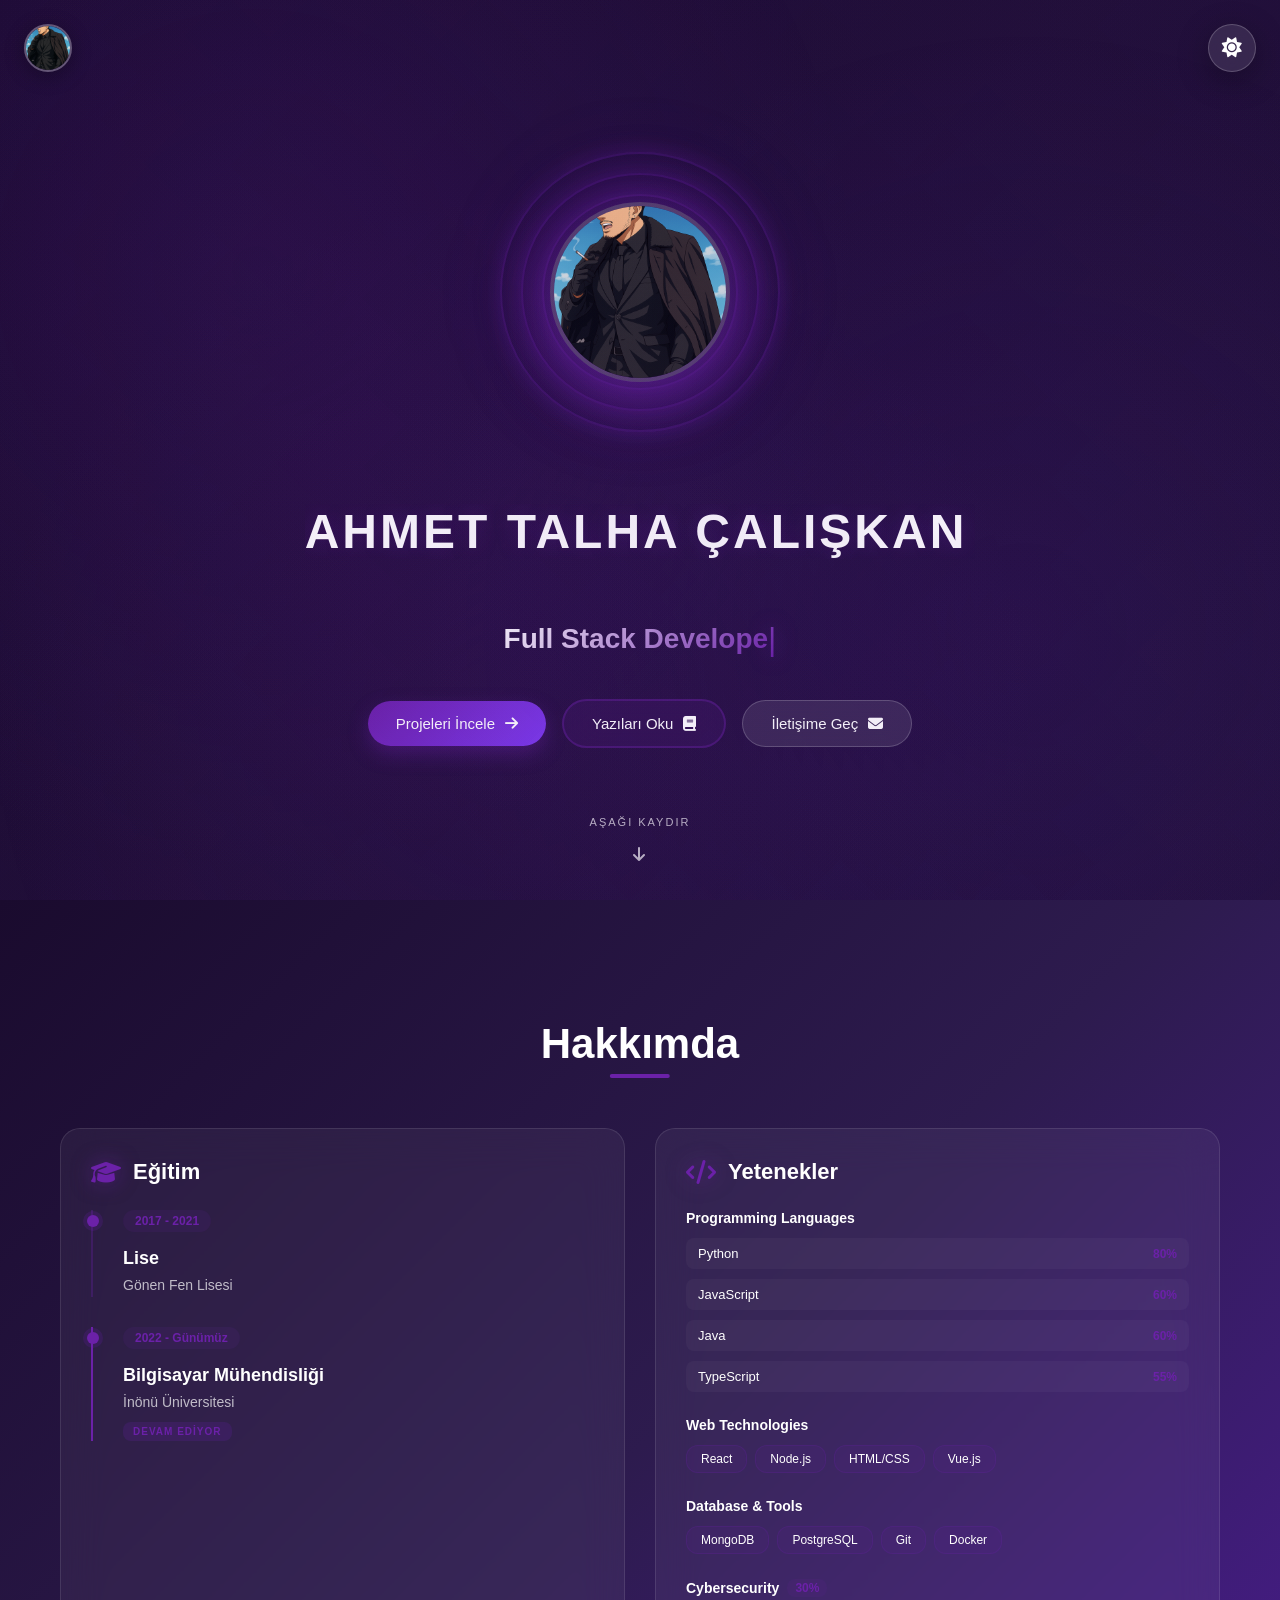
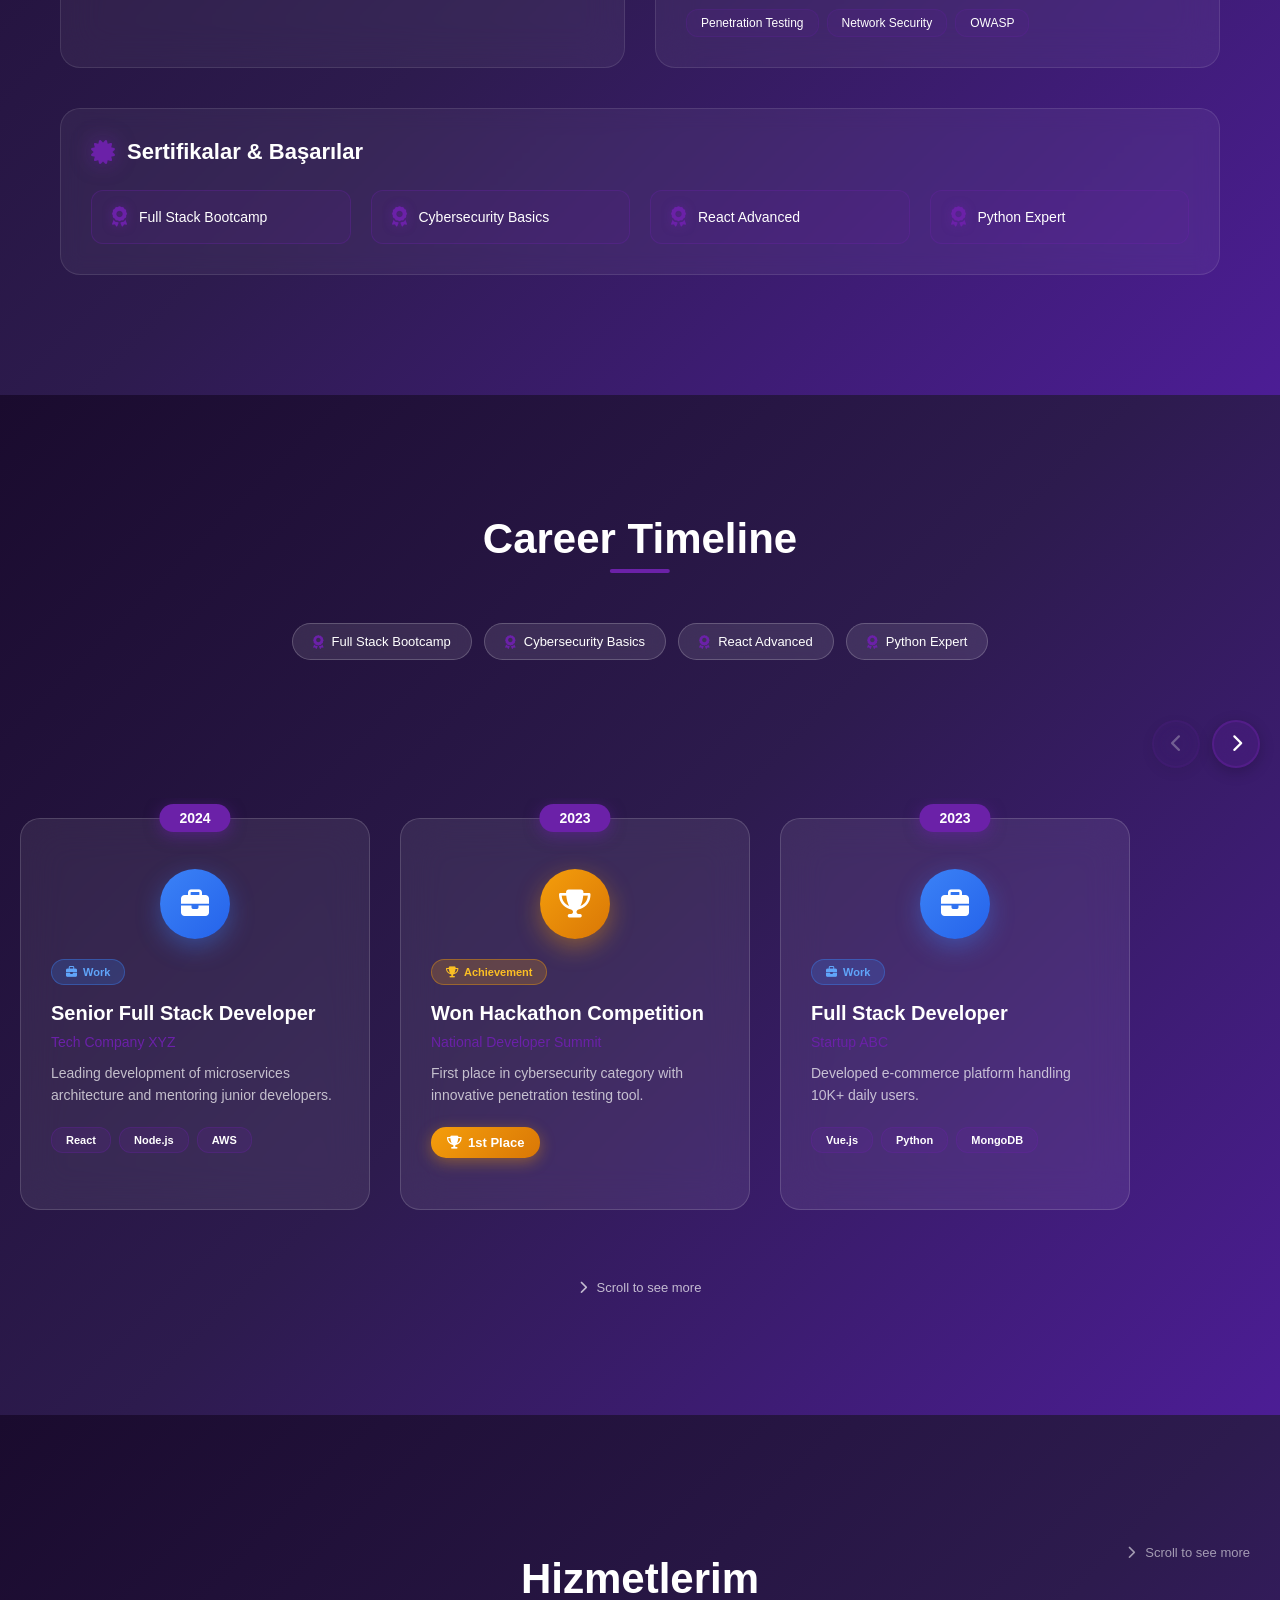
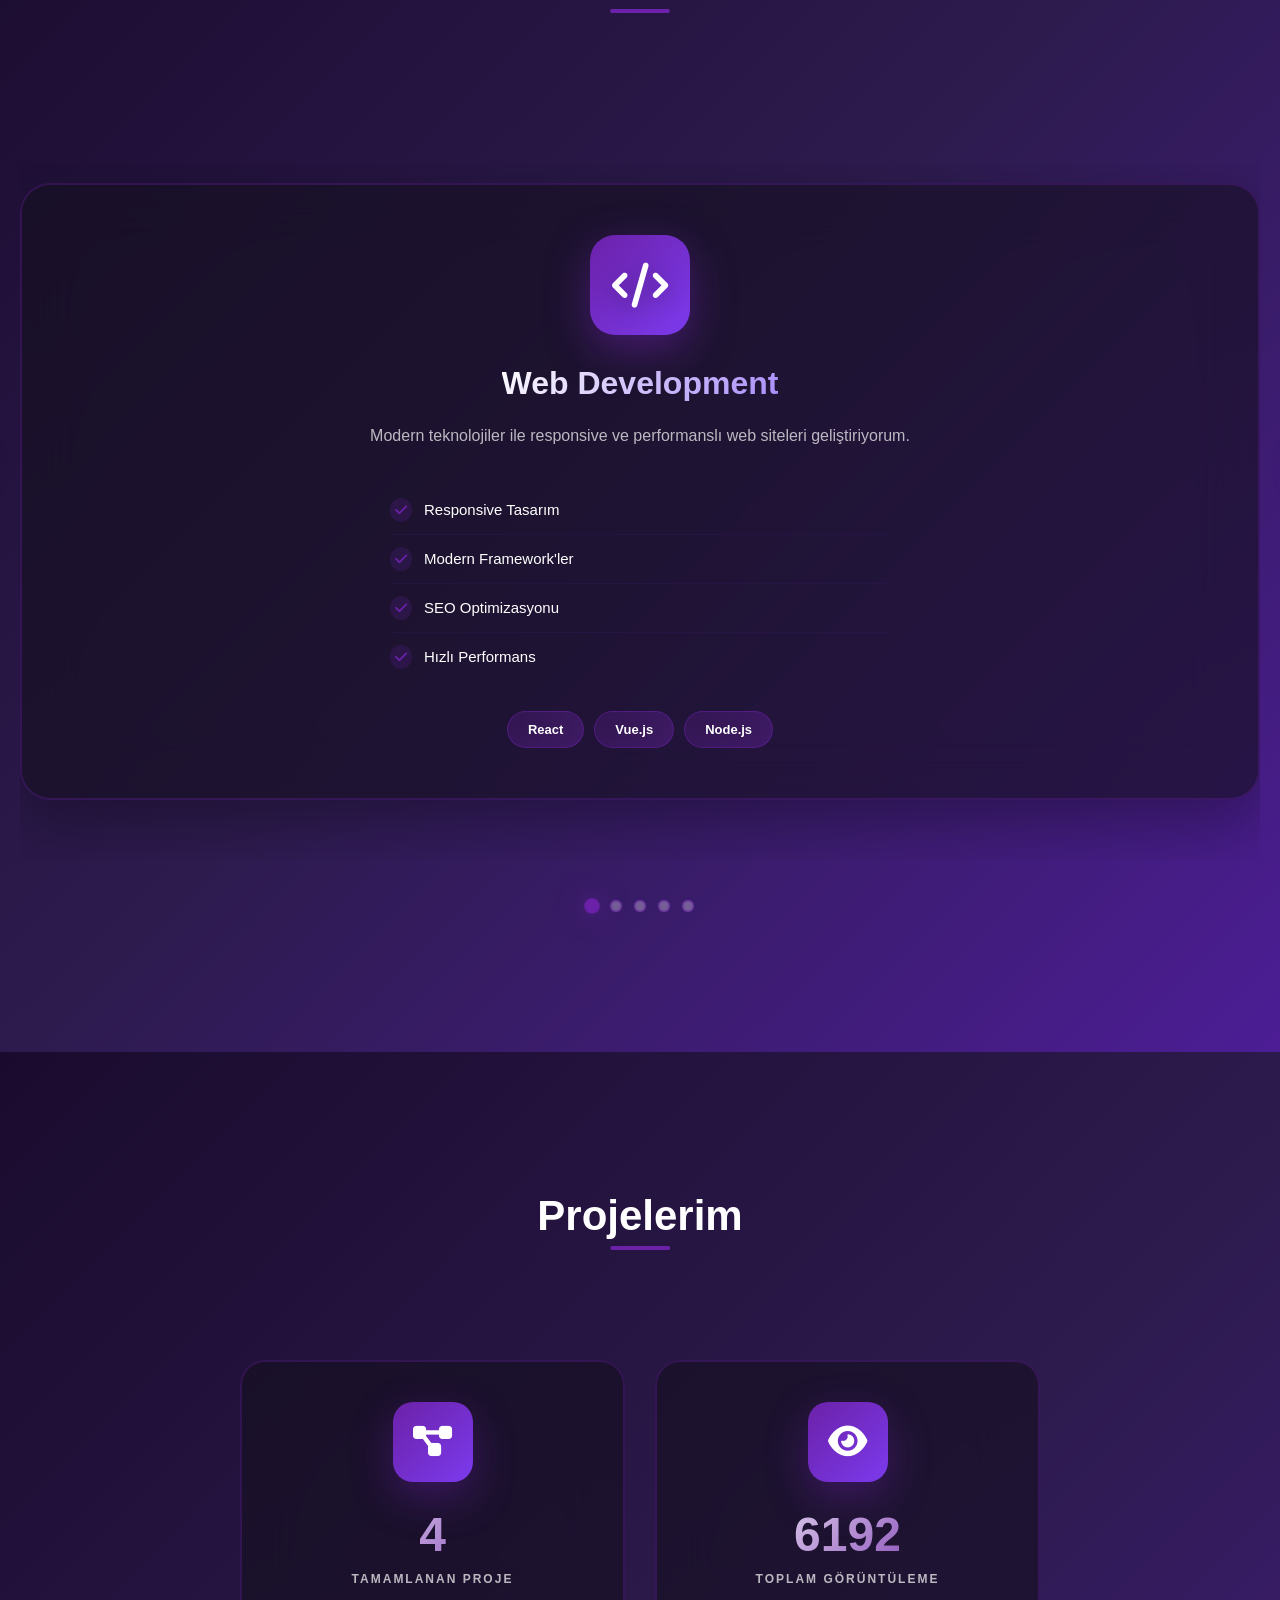
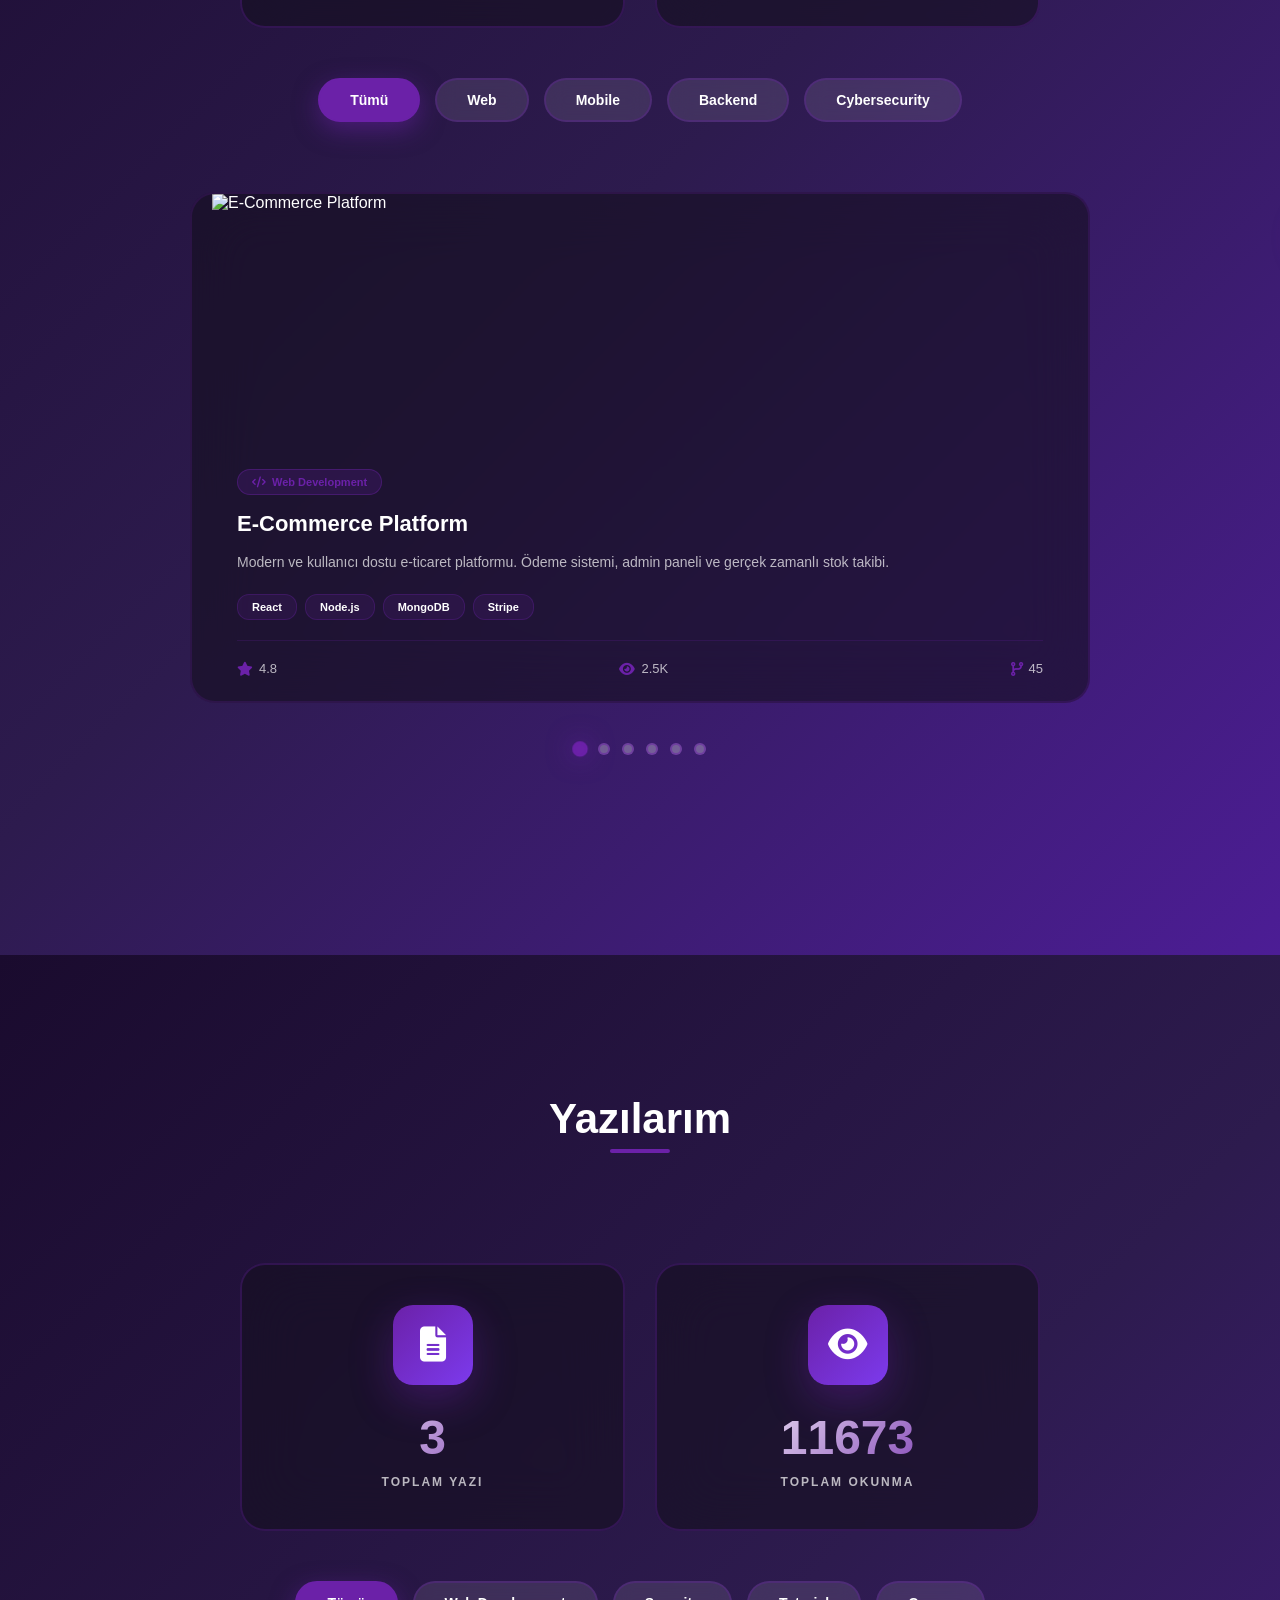
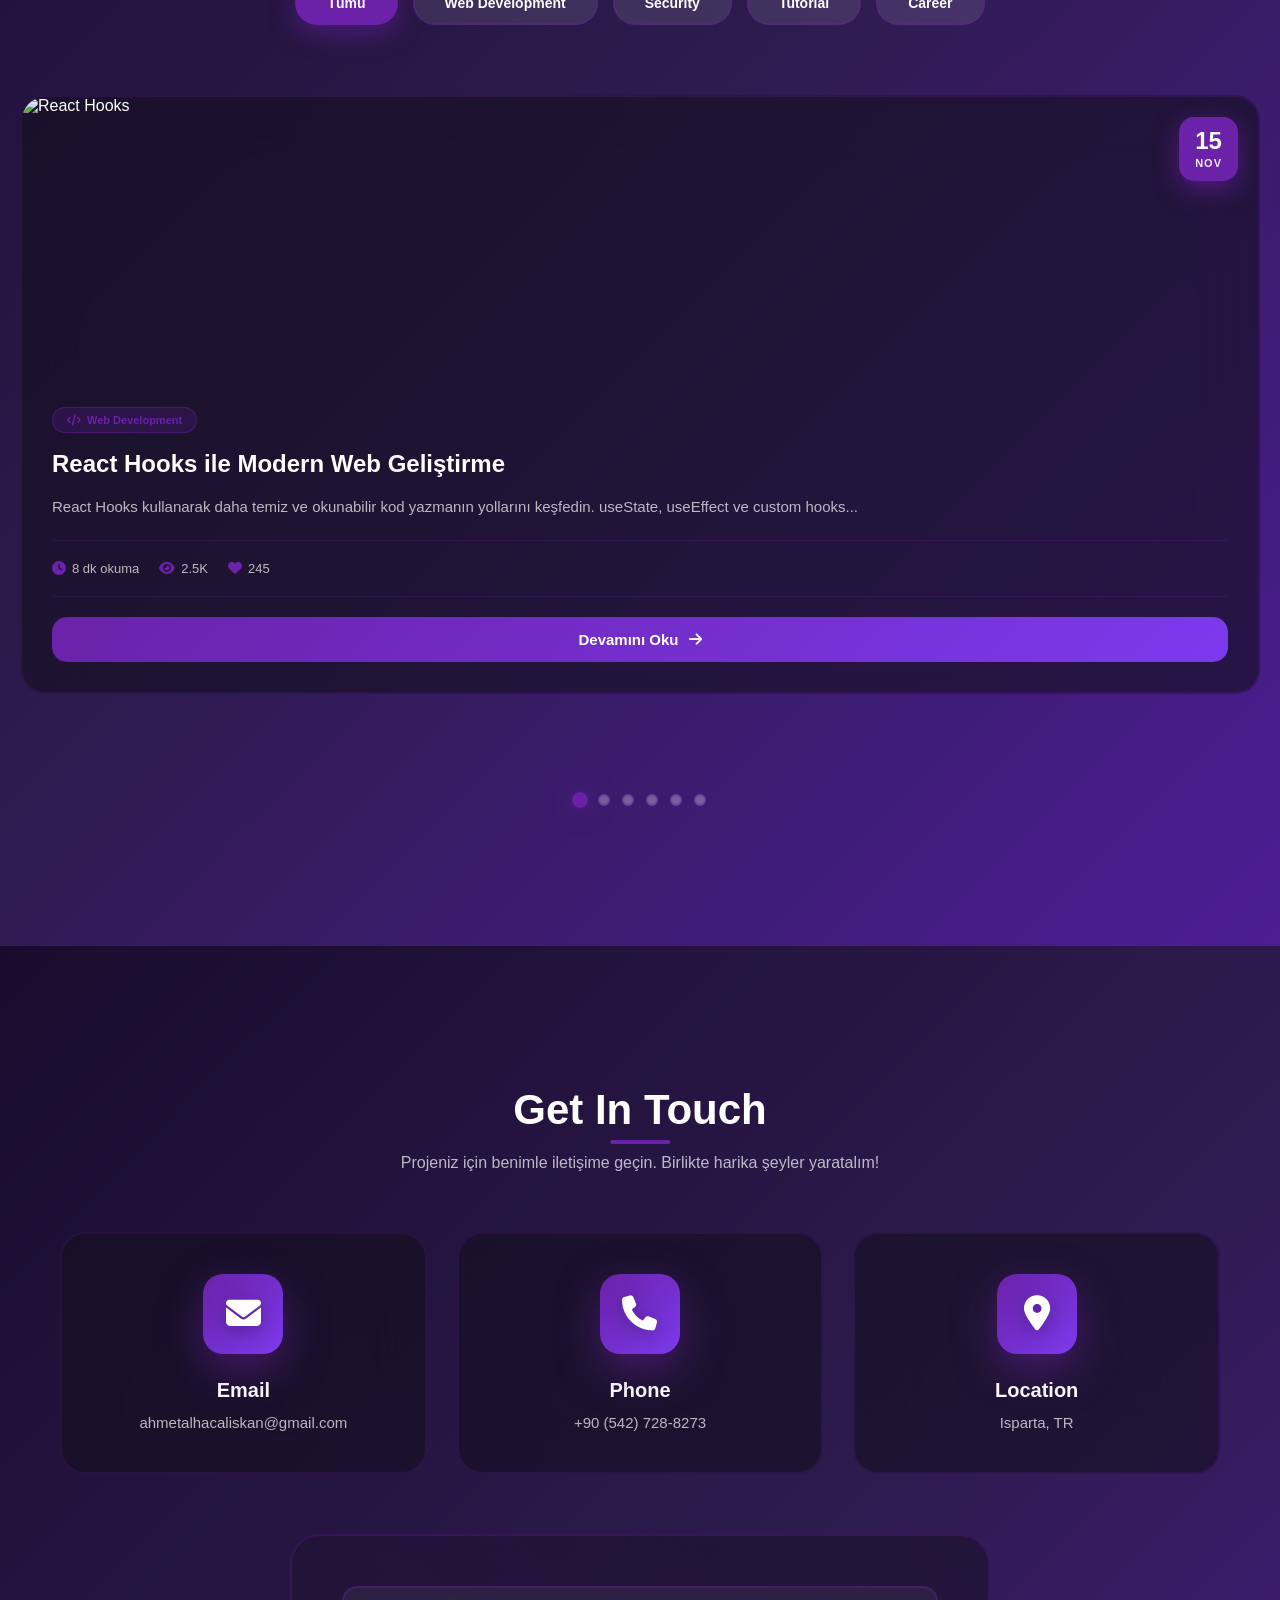
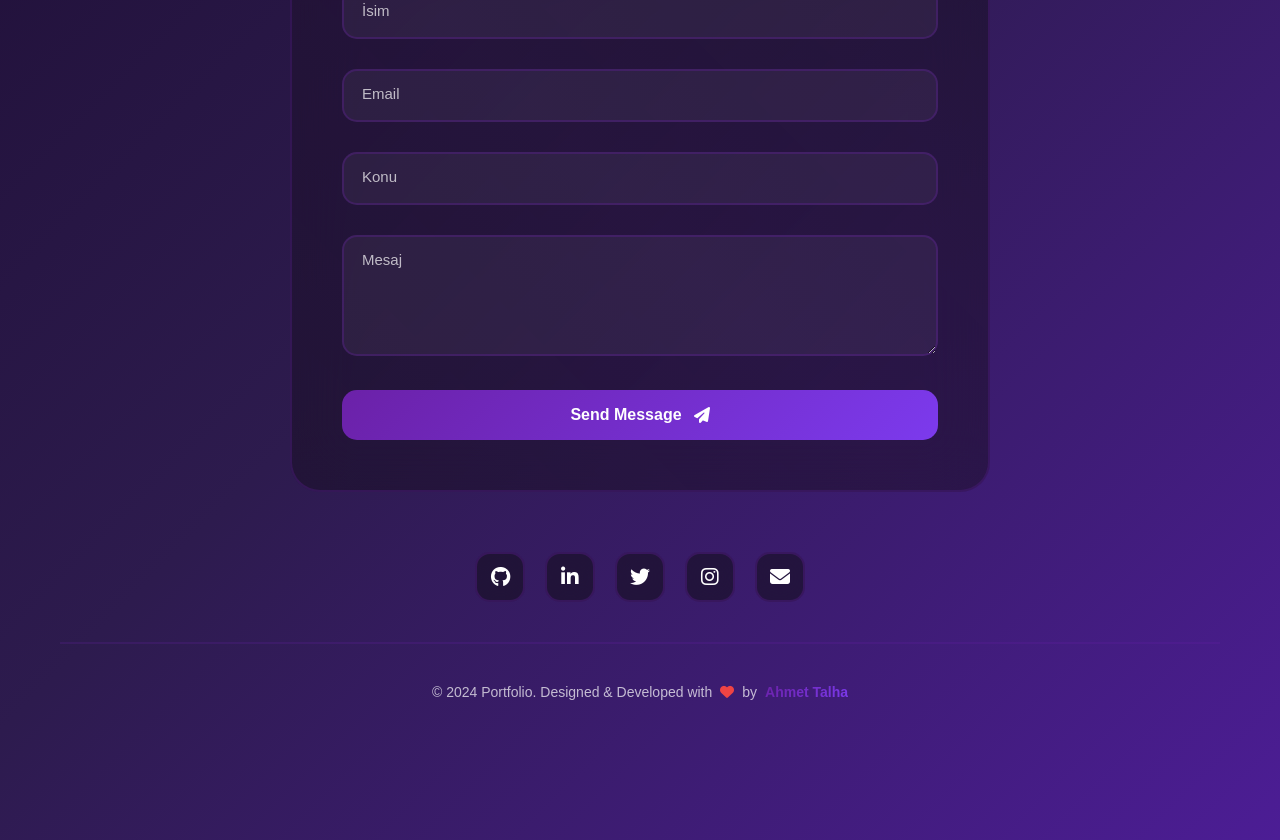
==== commit 89c0c2fe: "Deploy sorunları çözüldü" ====
--- a/index.html
+++ b/index.html
@@ -5,7 +5,7 @@
     <meta name="viewport" content="width=device-width, initial-scale=1.0">
     <title>Portfolio</title>
     <meta name="theme-color" content="#7C3AED">
-    <link rel="stylesheet" href="css/style.css">
+    <link rel="stylesheet" href="./css/style.css">
     <link rel="stylesheet" href="https://cdnjs.cloudflare.com/ajax/libs/font-awesome/6.4.0/css/all.min.css">
 </head>
 <body>
@@ -18,7 +18,7 @@
     <div class="container">
         <!-- Profile Logo Top Left -->
         <div class="logo-wrapper" id="adminLogo">
-            <img src="images/proje_pp.png" alt="Logo" class="logo">
+            <img src="./images/proje_pp.png" alt="Logo" class="logo">
         </div>
 
         <!-- Center Content -->
@@ -29,7 +29,7 @@
                 <div class="profile-ring ring-middle"></div>
                 <div class="profile-ring ring-inner"></div>
                 <div class="profile-image">
-                    <img src="images/proje_pp.png" alt="Profile">
+                    <img src="./images/proje_pp.png" alt="Profile">
                 </div>
             </div>
 
@@ -1171,6 +1171,6 @@
         </div>
     </section>
 
-    <script src="js/script.js"></script>
+    <script src="./js/script.js"></script>
 </body>
 </html>
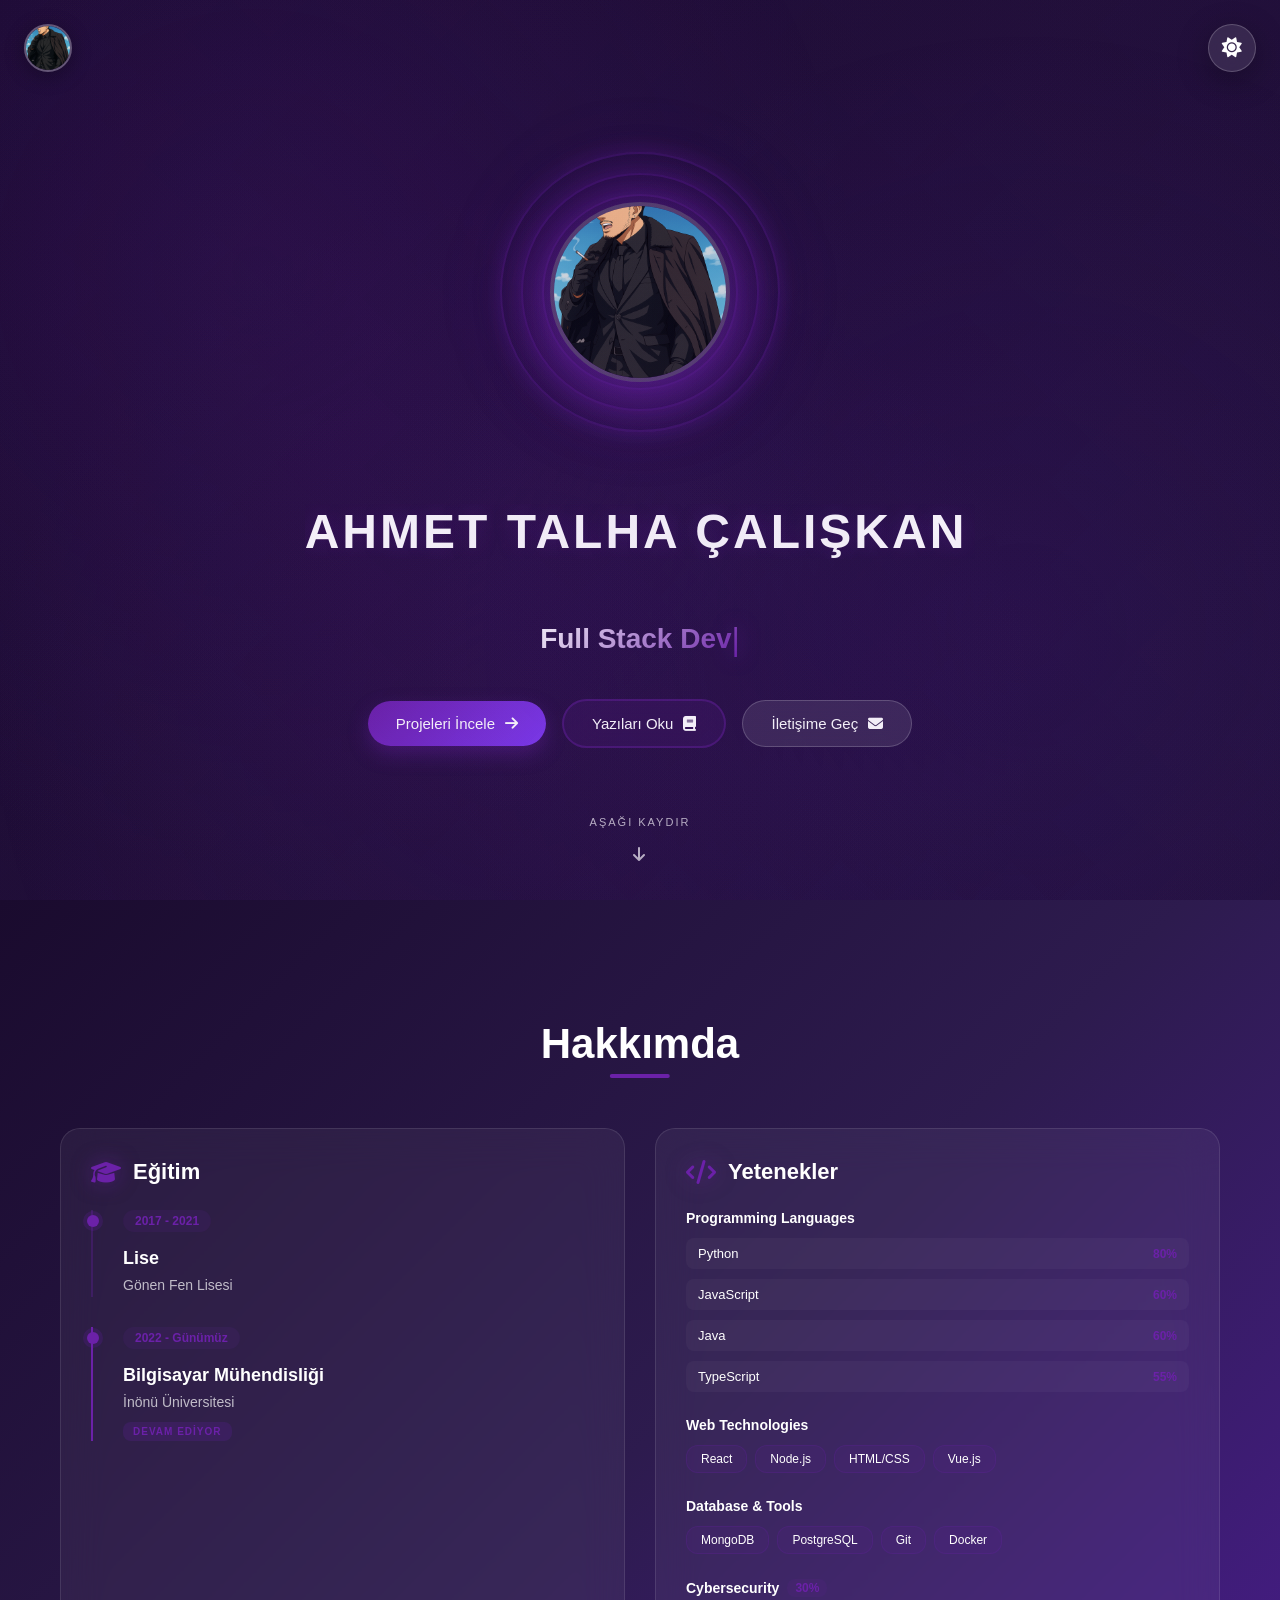
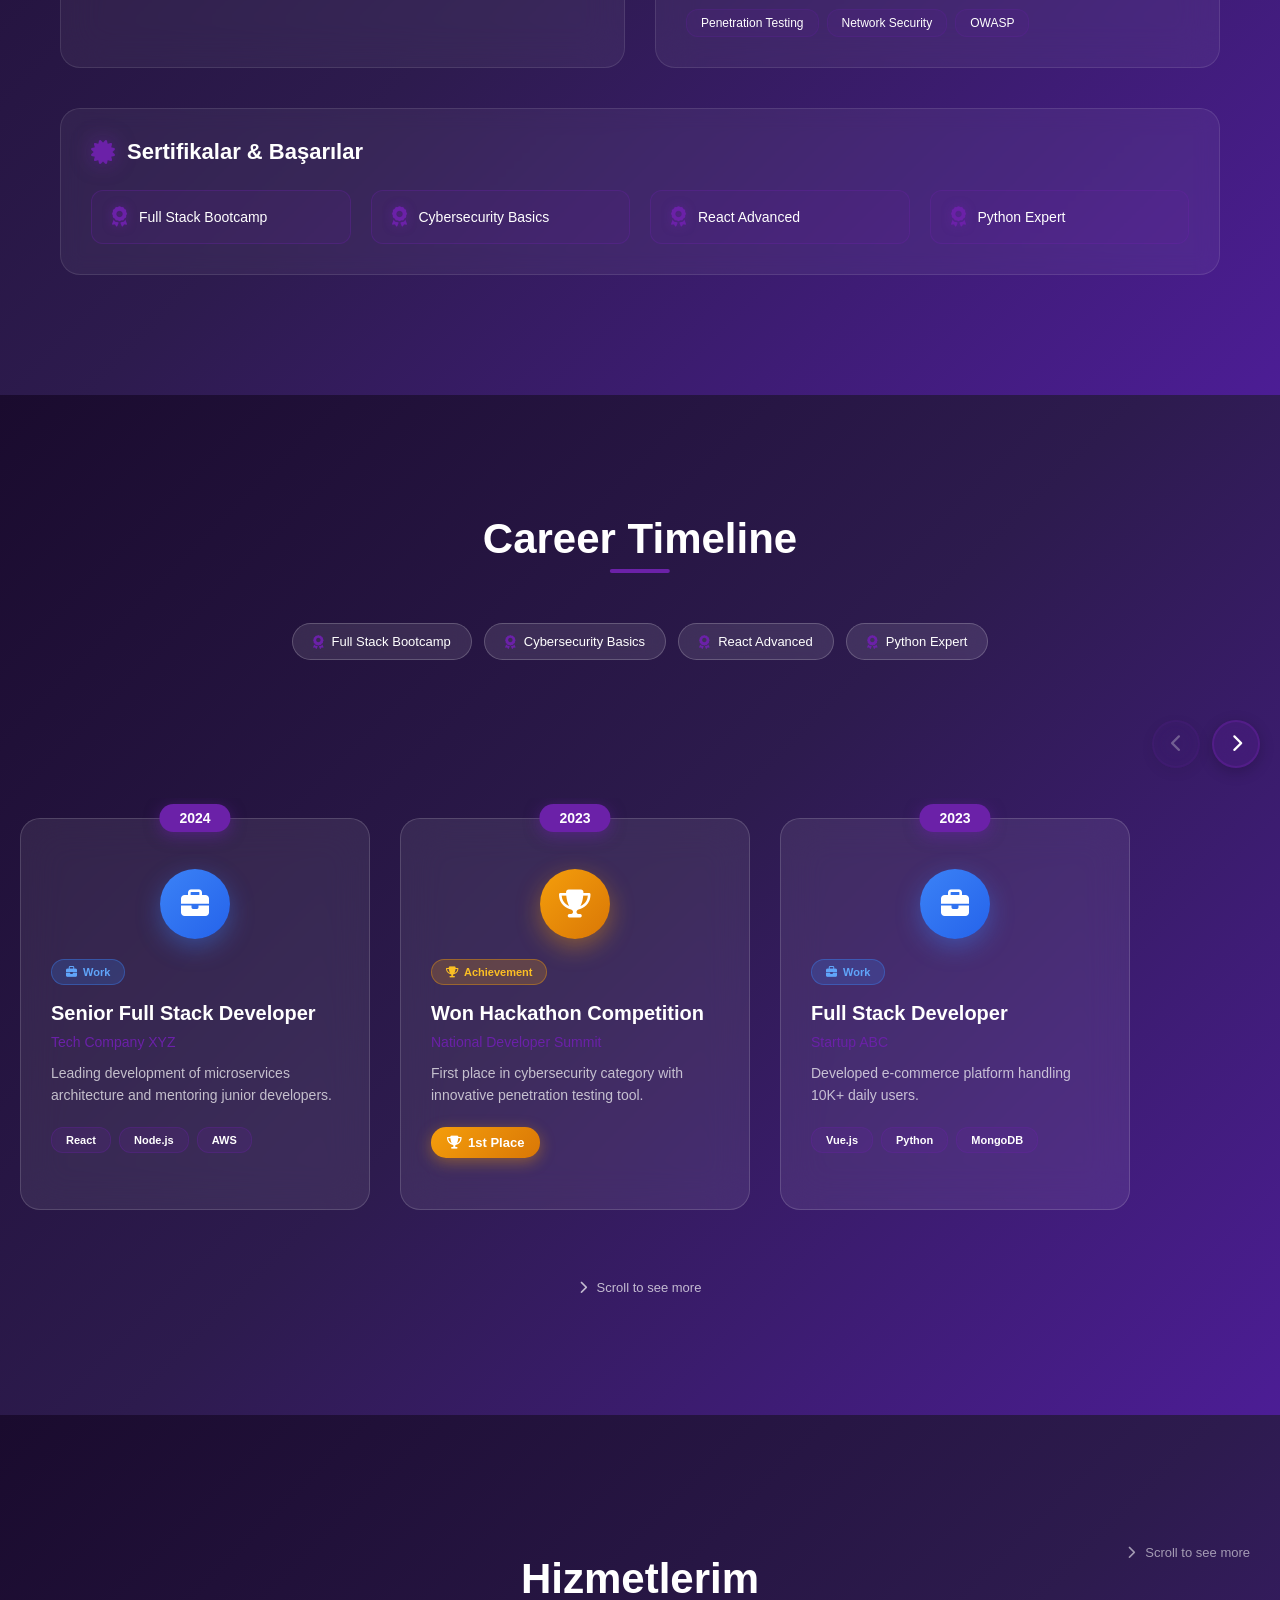
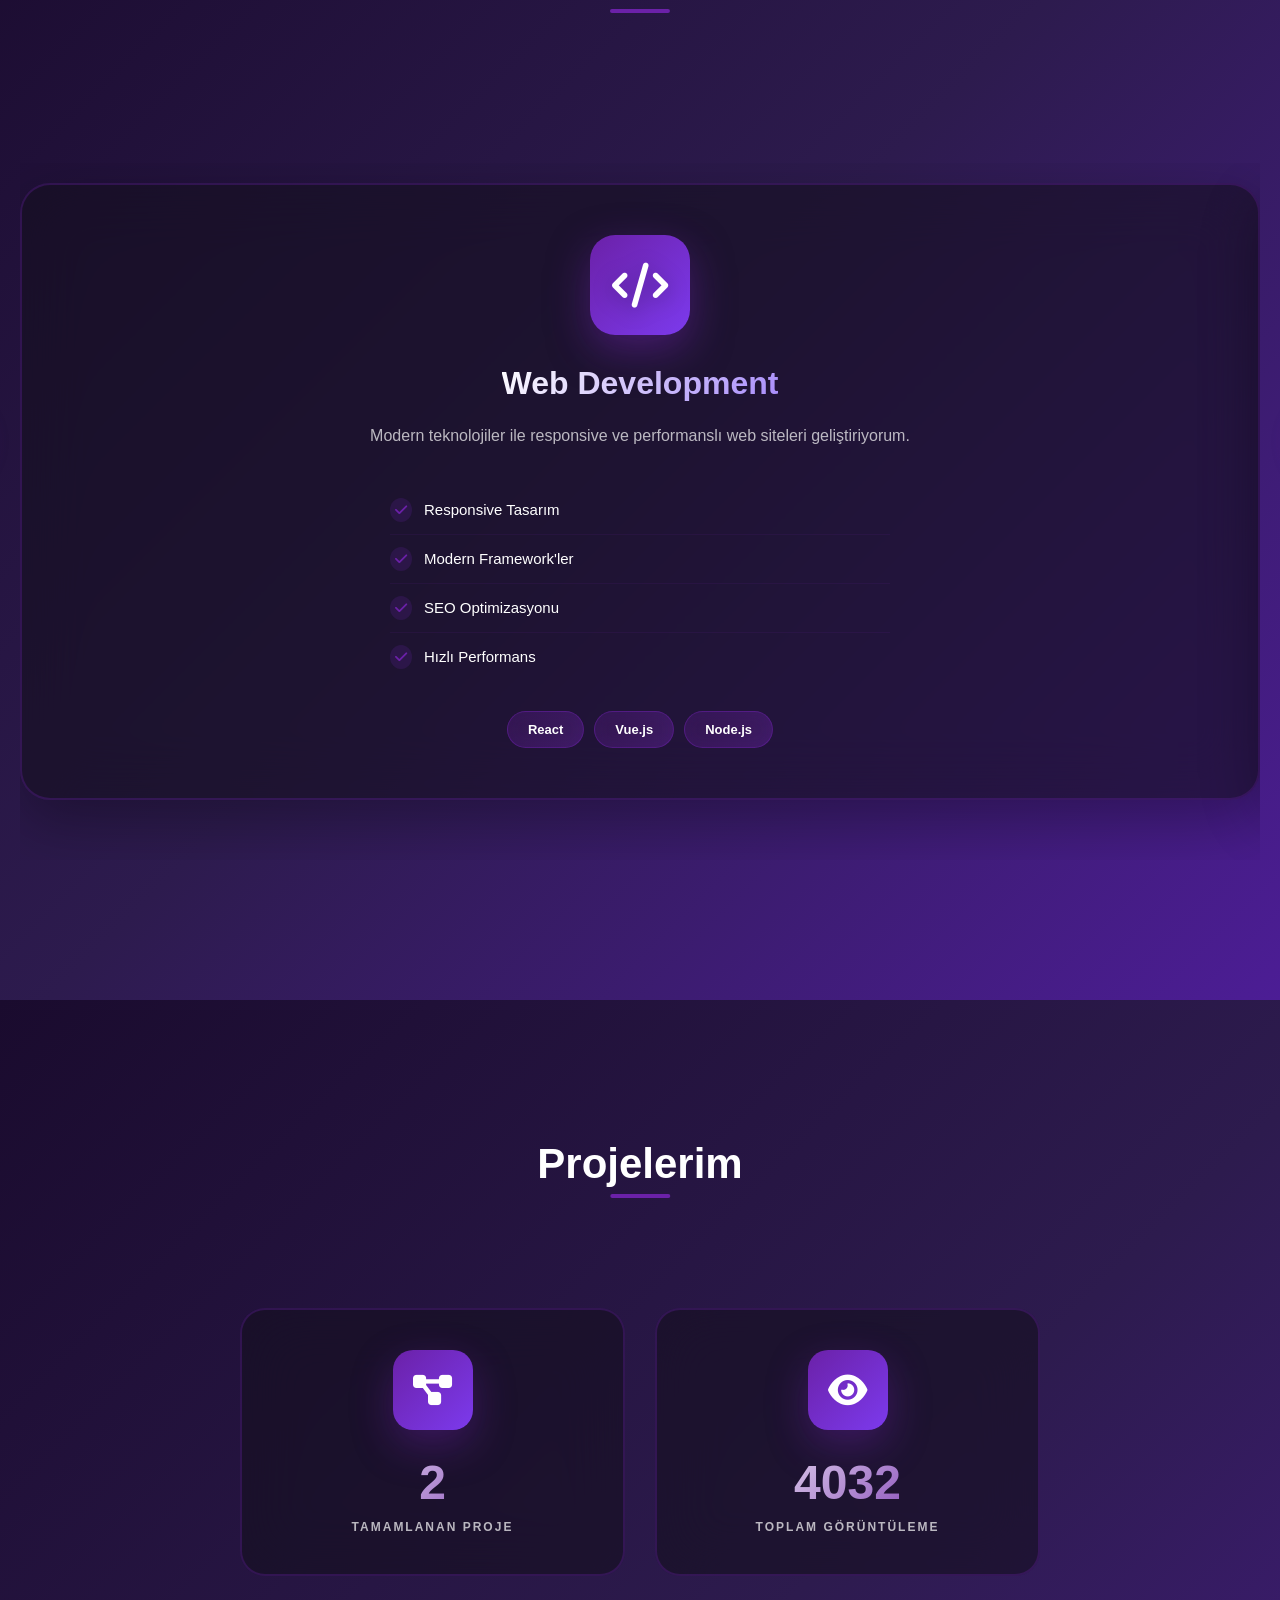
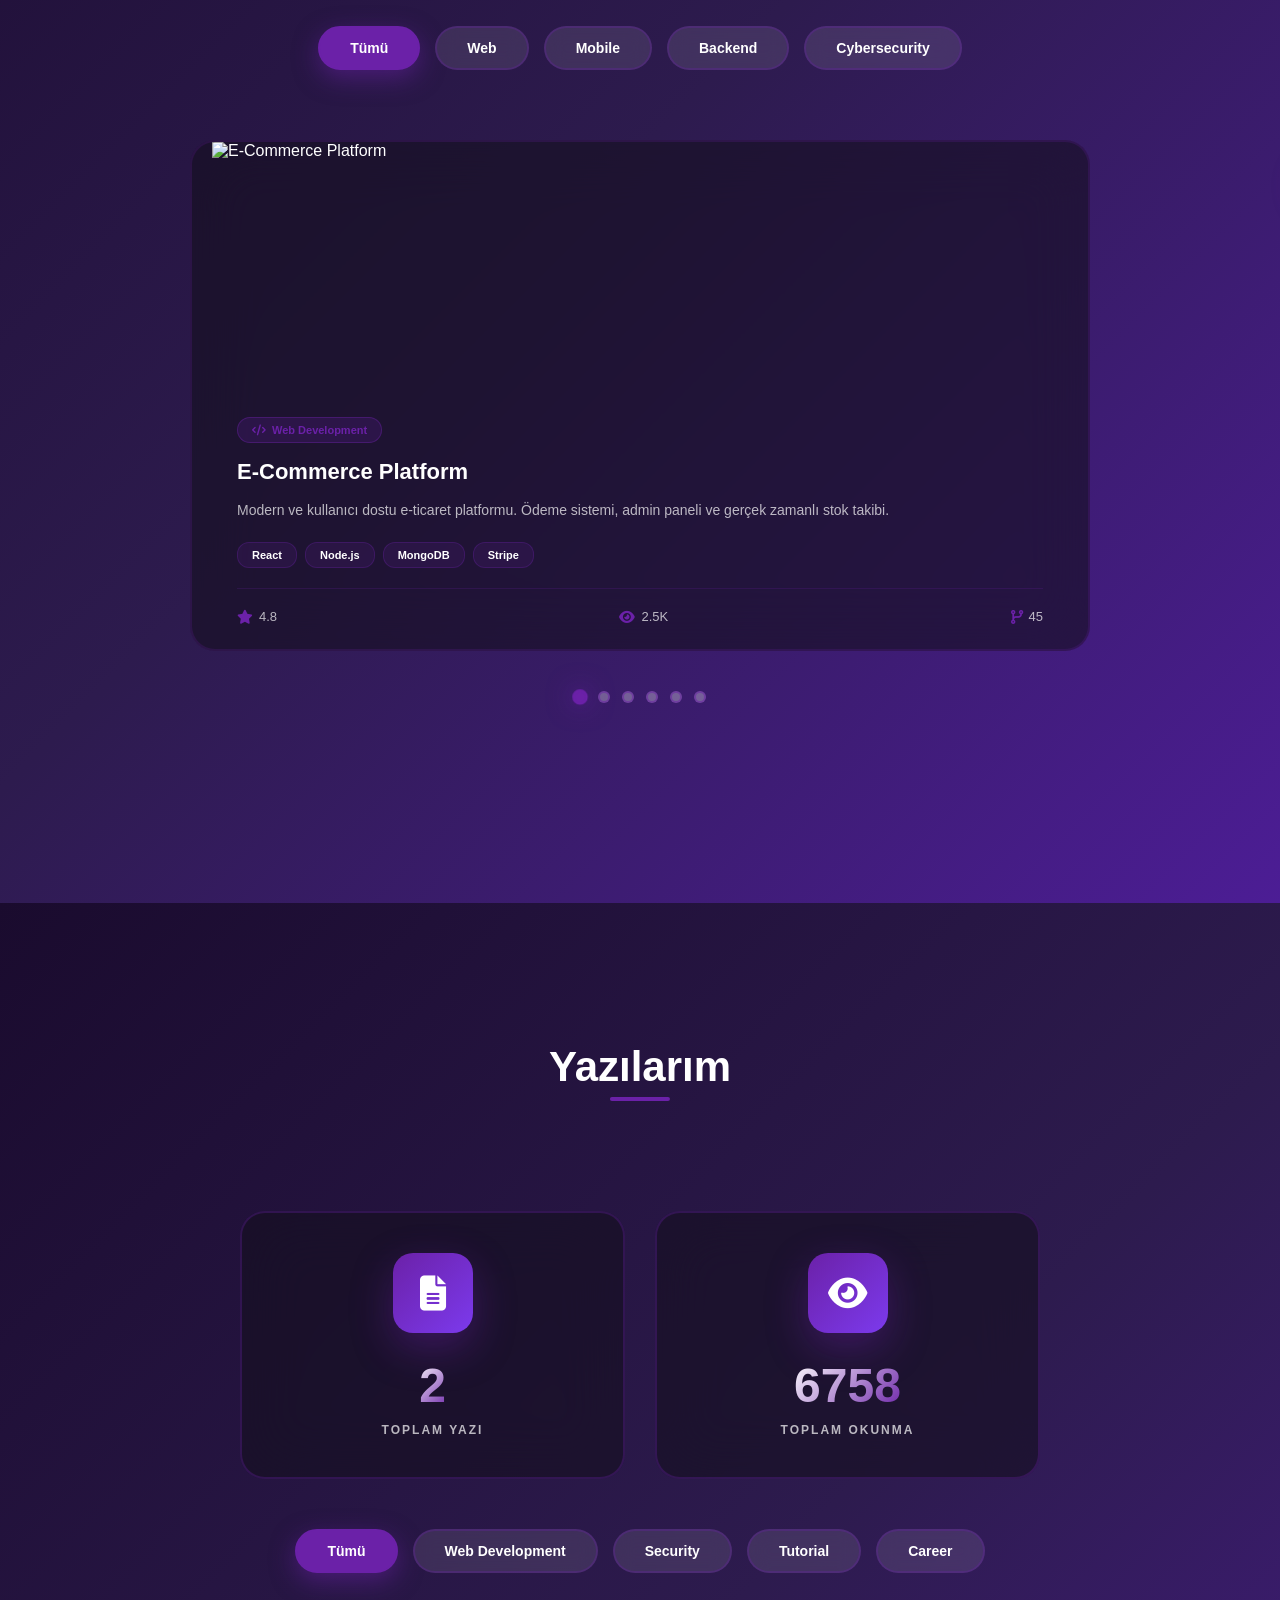
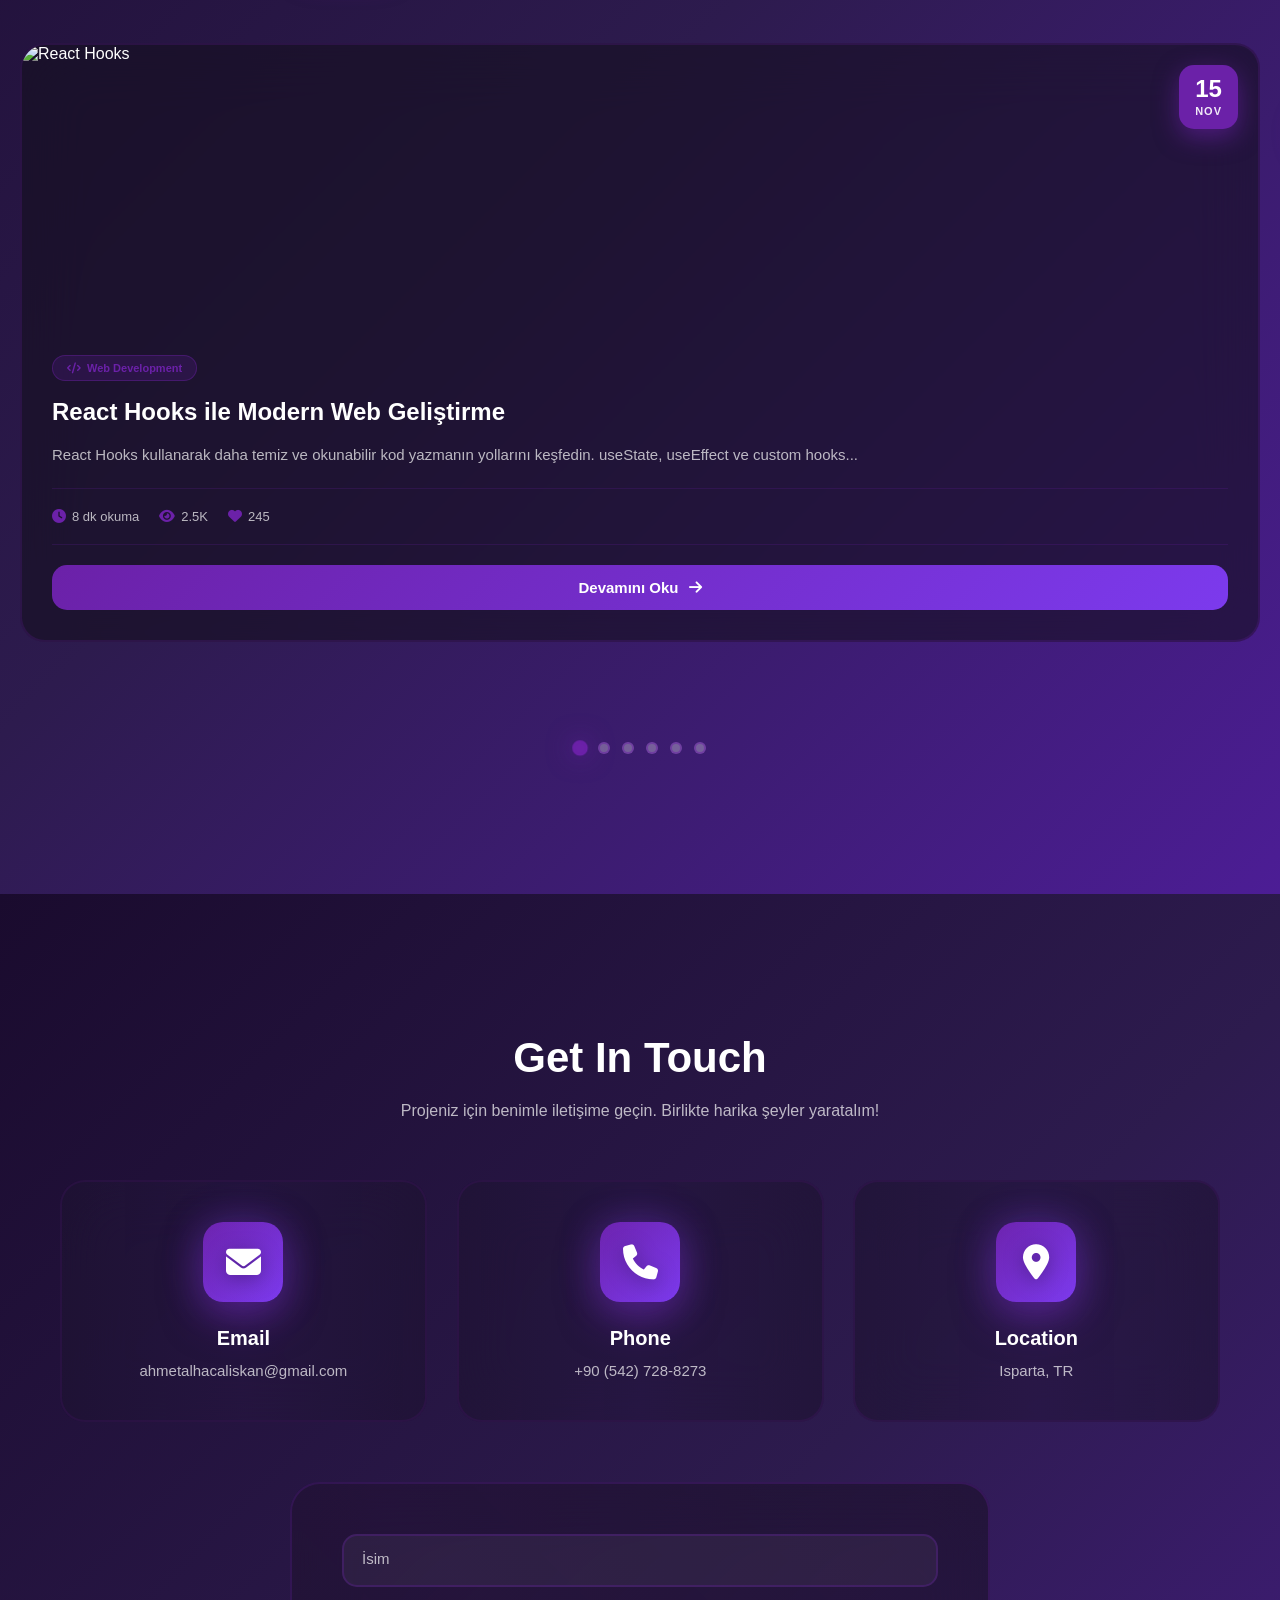
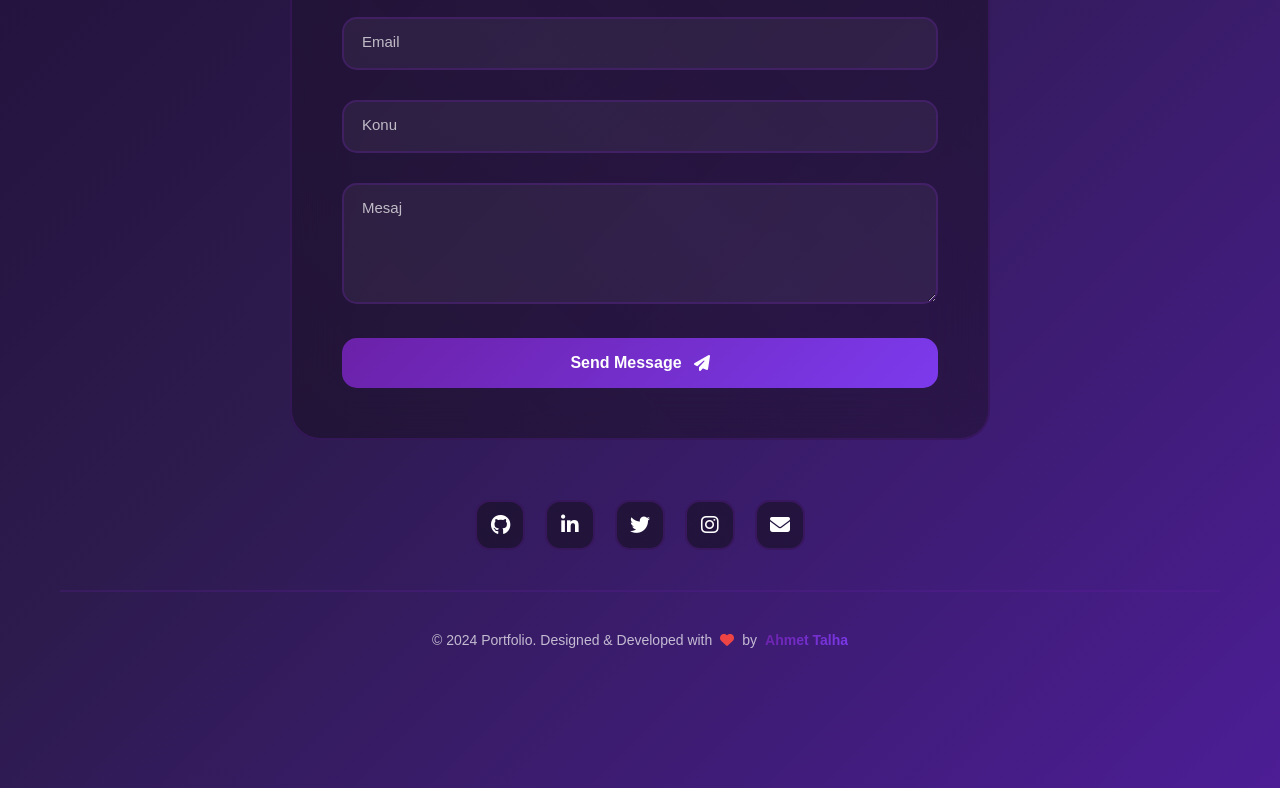
==== commit ea3884a8: "Add desktop buttons for services section - PC: button control, Mobile: scroll" ====
--- a/index.html
+++ b/index.html
@@ -360,7 +360,7 @@
 
             <h2 class="section-title">Hizmetlerim</h2>
 
-            <!-- Navigation Arrows -->
+            <!-- Navigation Arrows (Desktop Only) -->
             <div class="services-nav">
                 <button class="service-nav-btn prev" id="servicePrevBtn">
                     <i class="fas fa-chevron-left"></i>
@@ -478,9 +478,6 @@
 
                 </div>
             </div>
-
-            <!-- Dots Navigation -->
-            <div class="services-dots" id="servicesDots"></div>
         </div>
     </section>
 
--- a/css/style.css
+++ b/css/style.css
@@ -37,17 +37,24 @@
     background: linear-gradient(135deg, var(--gradient-start) 0%, var(--gradient-mid) 50%, var(--gradient-end) 100%);
     color: var(--text-primary);
     min-height: 100vh;
-    overflow-x: hidden;
-    transition: all 0.5s cubic-bezier(0.4, 0, 0.2, 1);
+    margin: 0;
+    padding: 0;
+    transition: background 0.3s ease, color 0.3s ease;
     position: relative;
     -webkit-font-smoothing: antialiased;
     -moz-osx-font-smoothing: grayscale;
 }
-
-/* Smooth scrolling */
+}
+
+/* Smooth scrolling - sadece user action için */
 html {
+    overflow-x: hidden;
     scroll-behavior: smooth;
+}
+
+body {
     overflow-x: hidden;
+    overflow-y: auto;
 }
 
 body::before {
@@ -252,7 +259,7 @@
     display: flex;
     align-items: center;
     justify-content: center;
-    animation: floatingProfile 6s ease-in-out infinite;
+    animation: floatingProfile 10s ease-in-out infinite;
     transform-style: preserve-3d;
     perspective: 1000px;
 }
@@ -273,7 +280,7 @@
     height: 100%;
     background: radial-gradient(circle, rgba(107, 33, 168, 0.4) 0%, transparent 70%);
     filter: blur(40px);
-    animation: pulseGlow 3s ease-in-out infinite;
+    animation: pulseGlow 5s ease-in-out infinite;
     z-index: 0;
 }
 
@@ -323,7 +330,7 @@
     position: absolute;
     border-radius: 50%;
     border: 2px solid var(--ring-color);
-    animation: pulse-ring 3s ease-in-out infinite;
+    animation: pulse-ring 5s ease-in-out infinite;
     box-shadow: 0 0 20px rgba(107, 33, 168, 0.3);
     transition: all 0.3s ease;
 }
@@ -383,6 +390,10 @@
     display: inline-block;
     animation: blinkCursor 0.8s step-end infinite;
     text-shadow: 0 0 20px rgba(107, 33, 168, 0.3);
+    -webkit-transform: translateZ(0);
+    transform: translateZ(0);
+    -webkit-backface-visibility: hidden;
+    backface-visibility: hidden;
 }
 
 @keyframes blinkCursor {
@@ -402,7 +413,7 @@
     -webkit-background-clip: text;
     -webkit-text-fill-color: transparent;
     background-clip: text;
-    animation: textShimmer 3s ease-in-out infinite;
+    animation: textShimmer 5s ease-in-out infinite;
 }
 
 @keyframes textShimmer {
@@ -414,7 +425,7 @@
     font-size: 32px;
     font-weight: 300;
     color: var(--accent);
-    animation: blink 1s infinite, cursorGlow 2s ease-in-out infinite;
+    animation: blink 1.5s infinite, cursorGlow 3s ease-in-out infinite;
     text-shadow: 0 0 20px rgba(107, 33, 168, 0.8);
 }
 
@@ -577,7 +588,7 @@
     display: flex;
     align-items: center;
     justify-content: center;
-    animation: bounce 2s infinite;
+    animation: bounce 3s infinite;
 }
 
 .scroll-icon i {
@@ -722,6 +733,11 @@
     display: inline-block;
     left: 50%;
     transform: translateX(-50%);
+}
+
+/* Contact section için mor çizgiyi kaldır */
+.contact-section .section-title::after {
+    display: none;
 }
 
 .section-title::after {
@@ -1227,7 +1243,8 @@
     background: linear-gradient(135deg, var(--gradient-start) 0%, var(--gradient-mid) 50%, var(--gradient-end) 100%);
     padding: 80px 0;
     position: relative;
-    overflow: hidden;
+    overflow-x: hidden;
+    overflow-y: visible;
 }
 
 .timeline-container {
@@ -1343,10 +1360,9 @@
 .timeline-track-wrapper {
     position: relative;
     overflow-x: auto;
-    overflow-y: hidden;
+    overflow-y: visible;
     padding: 20px 0 40px;
     margin: 0 -20px;
-    scroll-behavior: smooth;
     -webkit-overflow-scrolling: touch;
 }
 
@@ -1715,6 +1731,7 @@
     padding: 100px 0;
     position: relative;
     overflow-x: hidden;
+    overflow-y: visible;
 }
 
 .services-container {
@@ -1857,27 +1874,42 @@
 /* Services Slider Wrapper */
 .services-slider-wrapper {
     margin-top: 100px;
-    overflow: hidden;
+    overflow-x: auto;
+    overflow-y: visible;
     padding: 20px 0 60px;
     position: relative;
     width: 100%;
-    perspective: 2000px;
-    display: flex;
-    align-items: center;
-    justify-content: center;
     -webkit-overflow-scrolling: touch;
-    touch-action: pan-y pinch-zoom;
+    scroll-snap-type: x mandatory;
+    scrollbar-width: thin;
+    scrollbar-color: rgba(124, 58, 237, 0.5) rgba(20, 16, 30, 0.3);
+}
+
+.services-slider-wrapper::-webkit-scrollbar {
+    height: 8px;
+}
+
+.services-slider-wrapper::-webkit-scrollbar-track {
+    background: rgba(20, 16, 30, 0.3);
+    border-radius: 10px;
+}
+
+.services-slider-wrapper::-webkit-scrollbar-thumb {
+    background: rgba(124, 58, 237, 0.5);
+    border-radius: 10px;
+}
+
+.services-slider-wrapper::-webkit-scrollbar-thumb:hover {
+    background: rgba(124, 58, 237, 0.7);
 }
 
 .services-slider {
     display: flex;
     gap: 0;
-    transition: transform 0.8s cubic-bezier(0.645, 0.045, 0.355, 1);
+    padding: 0;
+    width: 100%;
+    transition: transform 0.5s cubic-bezier(0.4, 0, 0.2, 1);
     will-change: transform;
-    transform-style: preserve-3d;
-    width: 100%;
-    -webkit-user-select: none;
-    user-select: none;
 }
 
 /* Service Card */
@@ -1892,23 +1924,21 @@
     border-radius: 30px;
     padding: 50px;
     position: relative;
-    transition: all 0.8s cubic-bezier(0.645, 0.045, 0.355, 1);
+    transition: all 0.4s cubic-bezier(0.4, 0, 0.2, 1);
     box-shadow: 0 20px 60px rgba(0, 0, 0, 0.3);
     display: flex;
     flex-direction: column;
     align-items: center;
     justify-content: center;
     min-height: 550px;
-    opacity: 0.3;
-    transform: scale(0.85) rotateY(15deg);
-    filter: blur(3px);
-}
-
-.service-card.active {
-    opacity: 1;
-    transform: scale(1) rotateY(0deg);
-    filter: blur(0);
-    z-index: 10;
+    scroll-snap-align: center;
+    scroll-snap-stop: always;
+}
+
+.service-card:hover {
+    transform: translateY(-10px);
+    border-color: var(--accent);
+    box-shadow: 0 30px 80px rgba(107, 33, 168, 0.5);
 }
 
 .service-card::before {
@@ -1925,12 +1955,6 @@
     z-index: -1;
 }
 
-.service-card:hover {
-    transform: translateY(-10px);
-    border-color: var(--accent);
-    box-shadow: 0 30px 80px rgba(107, 33, 168, 0.5);
-}
-
 .service-card:hover::before {
     opacity: 1;
 }
@@ -2092,6 +2116,7 @@
     .service-card {
         max-width: 600px;
         padding: 40px;
+        min-height: 500px;
     }
 
     .services-slider {
@@ -2102,100 +2127,243 @@
 @media (max-width: 768px) {
     .services-section {
         padding: 80px 0;
+        overflow-x: hidden;
     }
 
     .services-container {
-        padding: 30px 15px;
+        padding: 30px 10px;
+        max-width: 100%;
     }
 
     .scroll-indicator-top {
-        top: 20px;
-        right: 20px;
-        font-size: 12px;
-    }
-
-    .services-nav .prev {
-        left: 10px;
-    }
-
-    .services-nav .next {
-        right: 10px;
-    }
-
-    .service-nav-btn {
-        width: 45px;
-        height: 45px;
-        font-size: 18px;
+        top: 15px;
+        right: 15px;
+        font-size: 11px;
+        padding: 8px 12px;
+    }
+
+    .services-nav {
+        display: none;
     }
 
     .services-slider-wrapper {
         margin-top: 90px;
+        padding: 20px 0;
+        overflow-x: auto; /* Mobilde scroll aktif */
+        overflow-y: visible;
+        -webkit-overflow-scrolling: touch;
+        scroll-snap-type: x mandatory;
+        scrollbar-width: thin;
+        scrollbar-color: rgba(124, 58, 237, 0.5) rgba(20, 16, 30, 0.3);
+    }
+
+    .services-slider-wrapper::-webkit-scrollbar {
+        height: 6px;
+    }
+
+    .services-slider-wrapper::-webkit-scrollbar-track {
+        background: rgba(20, 16, 30, 0.3);
+        border-radius: 10px;
+    }
+
+    .services-slider-wrapper::-webkit-scrollbar-thumb {
+        background: rgba(124, 58, 237, 0.5);
+        border-radius: 10px;
+    }
+
+    .services-slider {
+        display: flex;
+        flex-wrap: nowrap;
+        gap: 15px;
+        padding: 0 15px;
+        width: fit-content;
+        transition: none; /* Mobilde transition yok, scroll kullanılacak */
     }
 
     .service-card {
-        padding: 35px;
+        min-width: calc(100vw - 60px);
+        max-width: calc(100vw - 60px);
+        width: calc(100vw - 60px);
+        scroll-snap-align: center;
+        padding: 30px 20px;
+        min-height: auto;
+        min-width: calc(100vw - 60px);
+        max-width: calc(100vw - 60px);
+        flex-shrink: 0;
+        scroll-snap-align: center;
+        scroll-snap-stop: always;
+    }
+
+    .service-card:hover {
+        transform: translateY(-5px);
     }
 
     .service-icon-wrapper {
-        width: 85px;
-        height: 85px;
+        width: 80px;
+        height: 80px;
+        margin-bottom: 20px;
     }
 
     .service-icon {
-        font-size: 38px;
+        font-size: 36px;
     }
 
     .service-title {
-        font-size: 26px;
+        font-size: 24px;
+        margin-bottom: 15px;
     }
 
     .service-description {
-        font-size: 15px;
+        font-size: 14px;
+        margin-bottom: 20px;
+        line-height: 1.6;
+    }
+
+    .service-features {
+        gap: 8px;
     }
 
     .service-features li {
-        font-size: 14px;
-        padding: 10px 0;
+        font-size: 13px;
+        padding: 8px 0;
     }
 }
 
 @media (max-width: 480px) {
     .services-section {
         padding: 60px 0;
+        overflow-x: hidden;
+    }
+
+    .services-container {
+        padding: 20px 5px;
+    }
+
+    .section-title {
+        font-size: 32px;
+        margin-bottom: 30px;
     }
 
     .scroll-indicator-top {
+        display: flex !important;
+        justify-content: center;
+        align-items: center;
+        gap: 8px;
+        margin-bottom: 20px;
+        font-size: 14px;
+        color: rgba(255, 255, 255, 0.6);
+        animation: swipeHint 2s ease-in-out infinite;
+    }
+
+    @keyframes swipeHint {
+        0%, 100% {
+            transform: translateX(0);
+            opacity: 0.6;
+        }
+        50% {
+            transform: translateX(10px);
+            opacity: 1;
+        }
+    }
+
+    .services-nav {
         display: none;
     }
 
-    .services-nav .prev {
-        left: 5px;
-    }
-
-    .services-nav .next {
-        right: 5px;
-    }
-
-    .service-nav-btn {
-        width: 40px;
-        height: 40px;
-        font-size: 16px;
-    }
-
     .services-slider-wrapper {
-        margin-top: 80px;
-        padding: 15px 0 50px;
+        margin-top: 70px;
+        padding: 15px 0 40px;
+        overflow-x: auto;
+        overflow-y: hidden;
+        -webkit-overflow-scrolling: touch;
+        scroll-snap-type: x mandatory;
+        scrollbar-width: thin;
+        scrollbar-color: rgba(124, 58, 237, 0.5) rgba(20, 16, 30, 0.3);
+    }
+
+    .services-slider-wrapper::-webkit-scrollbar {
+        height: 8px;
+    }
+
+    .services-slider-wrapper::-webkit-scrollbar-track {
+        background: rgba(20, 16, 30, 0.3);
+        border-radius: 10px;
+    }
+
+    .services-slider-wrapper::-webkit-scrollbar-thumb {
+        background: rgba(124, 58, 237, 0.5);
+        border-radius: 10px;
+    }
+
+    .services-slider-wrapper::-webkit-scrollbar-thumb:hover {
+        background: rgba(124, 58, 237, 0.7);
+    }
+
+    .services-slider {
+        gap: 20px;
+        display: flex;
+        flex-wrap: nowrap;
+        padding: 0 20px;
     }
 
     .service-card {
-        padding: 25px;
+        padding: 25px 18px;
         border-radius: 20px;
+        min-width: calc(100vw - 60px);
+        max-width: calc(100vw - 60px);
+        min-height: auto;
+        flex-shrink: 0;
+        scroll-snap-align: center;
+    }
+
+    .service-card.active {
+        transform: scale(1) rotateY(0deg);
+        opacity: 1;
+    }
+
+    .service-card:not(.active) {
+        transform: scale(1) rotateY(0deg);
+        opacity: 1;
     }
 
     .service-icon-wrapper {
-        width: 75px;
-        height: 75px;
-        margin-bottom: 25px;
+        width: 70px;
+        height: 70px;
+        margin-bottom: 20px;
+    }
+
+    .service-icon {
+        font-size: 32px;
+    }
+
+    .service-title {
+        font-size: 22px;
+        margin-bottom: 12px;
+    }
+
+    .service-description {
+        font-size: 13px;
+        margin-bottom: 18px;
+        line-height: 1.5;
+    }
+
+    .service-features {
+        gap: 6px;
+    }
+
+    .service-features li {
+        font-size: 12px;
+        padding: 7px 0;
+    }
+
+    .services-dots {
+        margin-top: 30px;
+        gap: 8px;
+    }
+
+    .services-dots .dot {
+        width: 8px;
+        height: 8px;
     }
 
     .service-icon {
@@ -2264,9 +2432,36 @@
     border-radius: 25px;
     padding: 40px;
     text-align: center;
-    transition: all 0.4s cubic-bezier(0.4, 0, 0.2, 1);
+    transition: all 0.7s cubic-bezier(0.34, 1.56, 0.64, 1);
     position: relative;
     overflow: hidden;
+    cursor: pointer;
+    animation: cardFadeIn 0.8s ease backwards;
+    /* iOS optimizasyonu */
+    -webkit-transform: translateZ(0);
+    transform: translateZ(0);
+    -webkit-backface-visibility: hidden;
+    backface-visibility: hidden;
+    will-change: transform, opacity;
+}
+
+.stat-card:nth-child(1) {
+    animation-delay: 0.1s;
+}
+
+.stat-card:nth-child(2) {
+    animation-delay: 0.2s;
+}
+
+@keyframes cardFadeIn {
+    from {
+        opacity: 0;
+        transform: translateY(30px) scale(0.9);
+    }
+    to {
+        opacity: 1;
+        transform: translateY(0) scale(1);
+    }
 }
 
 .stat-card::before {
@@ -2276,40 +2471,115 @@
     left: 0;
     width: 100%;
     height: 100%;
-    background: linear-gradient(135deg, rgba(107, 33, 168, 0.1) 0%, transparent 100%);
+    background: linear-gradient(135deg, rgba(107, 33, 168, 0.2) 0%, rgba(124, 58, 237, 0.1) 100%);
     opacity: 0;
-    transition: opacity 0.4s ease;
+    transition: opacity 0.5s ease;
+}
+
+.stat-card::after {
+    content: '';
+    position: absolute;
+    top: -50%;
+    left: -50%;
+    width: 200%;
+    height: 200%;
+    background: radial-gradient(circle, rgba(124, 58, 237, 0.3) 0%, transparent 70%);
+    opacity: 0;
+    transition: all 0.6s ease;
+    pointer-events: none;
 }
 
 .stat-card:hover {
-    transform: translateY(-10px);
+    transform: translateY(-15px) scale(1.05);
     border-color: var(--accent);
-    box-shadow: 0 25px 60px rgba(107, 33, 168, 0.4);
+    box-shadow: 
+        0 30px 80px rgba(107, 33, 168, 0.5),
+        0 0 60px rgba(124, 58, 237, 0.3),
+        inset 0 0 40px rgba(124, 58, 237, 0.1);
+    animation: cardPulse 2s ease-in-out infinite;
+}
+
+@keyframes cardPulse {
+    0%, 100% {
+        box-shadow: 
+            0 30px 80px rgba(107, 33, 168, 0.5),
+            0 0 60px rgba(124, 58, 237, 0.3),
+            inset 0 0 40px rgba(124, 58, 237, 0.1);
+    }
+    50% {
+        box-shadow: 
+            0 35px 90px rgba(107, 33, 168, 0.6),
+            0 0 80px rgba(124, 58, 237, 0.4),
+            inset 0 0 50px rgba(124, 58, 237, 0.15);
+    }
 }
 
 .stat-card:hover::before {
     opacity: 1;
+}
+
+.stat-card:hover::after {
+    opacity: 1;
+    animation: rotateSlow 8s linear infinite;
+}
+
+@keyframes rotateSlow {
+    from {
+        transform: rotate(0deg);
+    }
+    to {
+        transform: rotate(360deg);
+    }
 }
 
 /* Light Theme - Stat Cards */
 body.light-theme .stat-card {
     background: rgba(255, 255, 255, 0.95);
-    border: 2px solid rgba(0, 113, 227, 0.15);
+    border: 2px solid rgba(0, 113, 227, 0.2);
     box-shadow: 0 4px 20px rgba(0, 0, 0, 0.08);
 }
 
 body.light-theme .stat-card::before {
-    background: linear-gradient(135deg, rgba(0, 113, 227, 0.05) 0%, transparent 100%);
+    background: linear-gradient(135deg, rgba(0, 113, 227, 0.1) 0%, rgba(0, 119, 237, 0.05) 100%);
+}
+
+body.light-theme .stat-card::after {
+    background: radial-gradient(circle, rgba(0, 113, 227, 0.2) 0%, transparent 70%);
 }
 
 body.light-theme .stat-card:hover {
     border-color: var(--accent);
-    box-shadow: 0 25px 60px rgba(0, 113, 227, 0.2);
+    box-shadow: 
+        0 30px 80px rgba(0, 113, 227, 0.25),
+        0 0 60px rgba(0, 113, 227, 0.2),
+        inset 0 0 40px rgba(0, 113, 227, 0.05);
+}
+
+@keyframes lightCardPulse {
+    0%, 100% {
+        box-shadow: 
+            0 30px 80px rgba(0, 113, 227, 0.25),
+            0 0 60px rgba(0, 113, 227, 0.2),
+            inset 0 0 40px rgba(0, 113, 227, 0.05);
+    }
+    50% {
+        box-shadow: 
+            0 35px 90px rgba(0, 113, 227, 0.3),
+            0 0 80px rgba(0, 113, 227, 0.25),
+            inset 0 0 50px rgba(0, 113, 227, 0.08);
+    }
 }
 
 body.light-theme .stat-icon {
     background: linear-gradient(135deg, var(--accent) 0%, #0077ed 100%);
-    box-shadow: 0 15px 40px rgba(0, 113, 227, 0.25);
+    box-shadow: 0 15px 40px rgba(0, 113, 227, 0.3);
+}
+
+body.light-theme .stat-card:hover .stat-icon {
+    box-shadow: 
+        0 20px 50px rgba(0, 113, 227, 0.4),
+        0 0 30px rgba(0, 113, 227, 0.3);
+    animation: iconBounce 0.6s ease;
 }
 
 body.light-theme .stat-number {
@@ -2332,6 +2602,32 @@
     color: white;
     box-shadow: 0 15px 40px rgba(107, 33, 168, 0.4);
     animation: float 3s ease-in-out infinite;
+    transition: all 0.4s cubic-bezier(0.34, 1.56, 0.64, 1);
+    position: relative;
+    z-index: 1;
+}
+
+.stat-card:hover .stat-icon {
+    transform: scale(1.15) rotate(5deg);
+    box-shadow: 
+        0 20px 50px rgba(107, 33, 168, 0.6),
+        0 0 40px rgba(124, 58, 237, 0.4);
+    animation: iconBounce 0.6s ease, float 3s ease-in-out infinite;
+}
+
+@keyframes iconBounce {
+    0%, 100% {
+        transform: scale(1.15) rotate(5deg) translateY(0);
+    }
+    25% {
+        transform: scale(1.2) rotate(-5deg) translateY(-10px);
+    }
+    50% {
+        transform: scale(1.15) rotate(5deg) translateY(0);
+    }
+    75% {
+        transform: scale(1.2) rotate(-5deg) translateY(-5px);
+    }
 }
 
 @keyframes float {
@@ -2351,6 +2647,24 @@
     -webkit-text-fill-color: transparent;
     background-clip: text;
     margin-bottom: 10px;
+    transition: all 0.3s ease;
+    position: relative;
+    z-index: 1;
+}
+
+.stat-card:hover .stat-number {
+    transform: scale(1.1);
+    letter-spacing: 2px;
+    animation: numberGlow 1.5s ease-in-out infinite;
+}
+
+@keyframes numberGlow {
+    0%, 100% {
+        filter: drop-shadow(0 0 5px rgba(124, 58, 237, 0.5));
+    }
+    50% {
+        filter: drop-shadow(0 0 15px rgba(124, 58, 237, 0.8));
+    }
 }
 
 .stat-label {
@@ -2358,6 +2672,15 @@
     font-weight: 600;
     color: var(--text-secondary);
     letter-spacing: 2px;
+    transition: all 0.3s ease;
+    position: relative;
+    z-index: 1;
+}
+
+.stat-card:hover .stat-label {
+    letter-spacing: 3px;
+    color: var(--accent);
+    text-shadow: 0 0 10px rgba(124, 58, 237, 0.5);
 }
 
 /* Project Filters */
@@ -2497,18 +2820,119 @@
     border: 2px solid rgba(107, 33, 168, 0.2);
     border-radius: 25px;
     overflow: hidden;
-    transition: all 0.4s cubic-bezier(0.4, 0, 0.2, 1);
+    transition: all 0.7s cubic-bezier(0.4, 0, 0.2, 1);
     cursor: pointer;
     max-width: 900px;
     width: 100%;
     margin: 0 auto;
     padding: 0 20px;
+    position: relative;
+    animation: projectCardFloat 10s ease-in-out infinite;
+    /* iOS optimizasyonu */
+    -webkit-transform: translateZ(0);
+    transform: translateZ(0);
+    -webkit-backface-visibility: hidden;
+    backface-visibility: hidden;
+    will-change: transform;
+}
+
+.project-card::before {
+    content: '';
+    position: absolute;
+    top: -2px;
+    left: -2px;
+    right: -2px;
+    bottom: -2px;
+    background: linear-gradient(45deg, 
+        var(--accent),
+        #9333ea,
+        #c084fc,
+        var(--accent)
+    );
+    border-radius: 25px;
+    opacity: 0;
+    z-index: -1;
+    transition: opacity 0.5s ease;
+    animation: projectGradientRotate 3s linear infinite;
+    background-size: 300% 300%;
+}
+
+.project-card::after {
+    content: '';
+    position: absolute;
+    inset: 0;
+    border-radius: 25px;
+    padding: 2px;
+    background: linear-gradient(45deg, transparent, rgba(124, 58, 237, 0.3), transparent);
+    -webkit-mask: linear-gradient(#fff 0 0) content-box, linear-gradient(#fff 0 0);
+    -webkit-mask-composite: xor;
+    mask-composite: exclude;
+    opacity: 0;
+    transition: opacity 0.5s ease;
 }
 
 .project-card:hover {
-    transform: translateY(-10px);
-    border-color: var(--accent);
-    box-shadow: 0 25px 70px rgba(107, 33, 168, 0.5);
+    transform: translateY(-15px) scale(1.02);
+    border-color: transparent;
+    box-shadow: 
+        0 30px 80px rgba(124, 58, 237, 0.6),
+        0 0 0 1px rgba(124, 58, 237, 0.2),
+        inset 0 0 50px rgba(124, 58, 237, 0.1);
+    animation: projectCardBounce 0.6s ease-out;
+}
+
+.project-card:hover::before {
+    opacity: 1;
+}
+
+.project-card:hover::after {
+    opacity: 1;
+    animation: projectBorderSpin 2s linear infinite;
+}
+
+@keyframes projectCardFloat {
+    0%, 100% {
+        transform: translateY(0) scale(1);
+    }
+    50% {
+        transform: translateY(-8px) scale(1.005);
+    }
+}
+
+@keyframes projectCardBounce {
+    0% {
+        transform: translateY(0) scale(1);
+    }
+    40% {
+        transform: translateY(-20px) scale(1.03);
+    }
+    60% {
+        transform: translateY(-12px) scale(1.02);
+    }
+    100% {
+        transform: translateY(-15px) scale(1.02);
+    }
+}
+
+@keyframes projectGradientRotate {
+    0% {
+        background-position: 0% 50%;
+    }
+    50% {
+        background-position: 100% 50%;
+    }
+    100% {
+        background-position: 0% 50%;
+    }
+}
+
+@keyframes projectBorderSpin {
+    from {
+        transform: rotate(0deg);
+    }
+    to {
+        transform: rotate(360deg);
+    }
 }
 
 /* Project Image */
@@ -2833,6 +3257,103 @@
     gap: 30px;
     margin: 60px auto 50px;
     max-width: 800px;
+    perspective: 1000px;
+}
+
+.blog-stats .stat-card {
+    animation-delay: 0s;
+    position: relative;
+    overflow: visible;
+    transform-style: preserve-3d;
+    transition: all 0.5s cubic-bezier(0.175, 0.885, 0.32, 1.275);
+}
+
+.blog-stats .stat-card::before {
+    content: '';
+    position: absolute;
+    inset: -2px;
+    background: linear-gradient(45deg, 
+        #7C3AED, #9333EA, #A855F7, #C084FC, #7C3AED);
+    background-size: 300% 300%;
+    border-radius: 22px;
+    z-index: -1;
+    opacity: 0;
+    filter: blur(10px);
+    animation: gradientShift 4s ease infinite;
+    transition: opacity 0.5s ease;
+}
+
+.blog-stats .stat-card:hover::before {
+    opacity: 1;
+}
+
+.blog-stats .stat-card::after {
+    content: '';
+    position: absolute;
+    inset: 0;
+    background: radial-gradient(circle at var(--mouse-x, 50%) var(--mouse-y, 50%), 
+        rgba(124, 58, 237, 0.15), 
+        transparent 60%);
+    border-radius: 20px;
+    opacity: 0;
+    transition: opacity 0.3s ease;
+    pointer-events: none;
+}
+
+.blog-stats .stat-card:hover::after {
+    opacity: 1;
+}
+
+.blog-stats .stat-card:hover {
+    transform: translateY(-15px) rotateX(5deg) scale(1.05);
+    box-shadow: 
+        0 25px 50px rgba(124, 58, 237, 0.4),
+        0 0 80px rgba(124, 58, 237, 0.3),
+        inset 0 1px 0 rgba(255, 255, 255, 0.1);
+}
+
+.blog-stats .stat-card:hover .stat-icon {
+    transform: scale(1.2) rotateY(360deg);
+    filter: drop-shadow(0 0 20px rgba(124, 58, 237, 0.8));
+}
+
+.blog-stats .stat-card:hover .stat-number {
+    transform: scale(1.1);
+    text-shadow: 0 0 30px rgba(124, 58, 237, 0.8);
+}
+
+.blog-stats .stat-card:nth-child(1) {
+    animation-delay: 0.1s;
+}
+
+.blog-stats .stat-card:nth-child(1):hover {
+    transform: translateY(-15px) rotateX(5deg) rotateZ(-2deg) scale(1.05);
+}
+
+.blog-stats .stat-card:nth-child(2) {
+    animation-delay: 0.2s;
+}
+
+.blog-stats .stat-card:nth-child(2):hover {
+    transform: translateY(-15px) rotateX(5deg) rotateZ(2deg) scale(1.05);
+}
+
+.blog-stats .stat-card .stat-icon {
+    transition: all 0.6s cubic-bezier(0.68, -0.55, 0.265, 1.55);
+}
+
+.blog-stats .stat-card .stat-number {
+    transition: all 0.4s ease;
+    display: inline-block;
+}
+
+.blog-stats .stat-card .stat-label {
+    transition: all 0.3s ease;
+}
+
+.blog-stats .stat-card:hover .stat-label {
+    transform: translateY(3px);
+    color: rgba(255, 255, 255, 0.95);
 }
 
 /* Blog Filter Buttons */
@@ -3118,50 +3639,98 @@
         gap: 10px;
     }
 
-    .blog-nav .prev {
-        left: 10px;
-    }
-
-    .blog-nav .next {
-        right: 10px;
+    .blog-nav {
+        display: flex;
+        justify-content: center;
+        gap: 15px;
+        margin-top: 30px;
+    }
+
+    .blog-nav-btn {
+        width: 50px;
+        height: 50px;
+        font-size: 18px;
+    }
+
+    .blog-slider-wrapper {
+        overflow: visible;
+        padding: 20px 0;
+        display: flex;
+        justify-content: center;
+    }
+
+    .blog-slider {
+        display: grid;
+        grid-auto-flow: column;
+        grid-auto-columns: 100%;
+        gap: 0;
+        transition: transform 0.6s cubic-bezier(0.4, 0, 0.2, 1);
+        width: 100%;
+        justify-items: center;
+    }
+
+    .blog-card {
+        min-width: 90%;
+        max-width: 90%;
+        width: 90%;
+        flex-shrink: 0;
+        margin: 0 auto;
+    }
+
+    .blog-image {
+        height: 240px;
+    }
+
+    .blog-title {
+        font-size: 20px;
+    }
+
+    .blog-excerpt {
+        font-size: 14px;
+    }
+}
+
+@media (max-width: 480px) {
+    .blog-section {
+        padding: 60px 0;
+    }
+
+    .blog-nav {
+        display: flex;
+        justify-content: center;
+        gap: 12px;
+        margin-top: 25px;
     }
 
     .blog-nav-btn {
         width: 45px;
         height: 45px;
-        font-size: 18px;
-    }
-
-    .blog-image {
-        height: 240px;
-    }
-
-    .blog-title {
-        font-size: 20px;
-    }
-
-    .blog-excerpt {
-        font-size: 14px;
-    }
-}
-
-@media (max-width: 480px) {
-    .blog-section {
-        padding: 60px 0;
-    }
-
-    .blog-nav .prev {
-        left: 5px;
-    }
-
-    .blog-nav .next {
-        right: 5px;
-    }
-
-    .blog-nav-btn {
-        width: 40px;
-        height: 40px;
         font-size: 16px;
+    }
+
+    .blog-slider-wrapper {
+        overflow: visible;
+        padding: 20px 0 60px;
+        display: flex;
+        justify-content: center;
+    }
+
+    .blog-slider {
+        display: grid;
+        grid-auto-flow: column;
+        grid-auto-columns: 100%;
+        gap: 0;
+        transition: transform 0.6s cubic-bezier(0.4, 0, 0.2, 1);
+        width: 100%;
+        justify-items: center;
+    }
+
+    .blog-card {
+        min-width: 88%;
+        max-width: 88%;
+        width: 88%;
+        flex-shrink: 0;
+        margin: 0 auto;
     }
 
     .blog-content {
@@ -3231,9 +3800,37 @@
     border-radius: 25px;
     padding: 40px 30px;
     text-align: center;
-    transition: all 0.4s cubic-bezier(0.4, 0, 0.2, 1);
+    transition: all 0.7s cubic-bezier(0.34, 1.56, 0.64, 1);
     position: relative;
     overflow: hidden;
+    animation: cardFloat 10s ease-in-out infinite;
+    /* iOS optimizasyonu */
+    -webkit-transform: translateZ(0);
+    transform: translateZ(0);
+    -webkit-backface-visibility: hidden;
+    backface-visibility: hidden;
+    will-change: transform;
+}
+
+.contact-info-card:nth-child(1) {
+    animation-delay: 0s;
+}
+
+.contact-info-card:nth-child(2) {
+    animation-delay: 0.2s;
+}
+
+.contact-info-card:nth-child(3) {
+    animation-delay: 0.4s;
+}
+
+@keyframes cardFloat {
+    0%, 100% {
+        transform: translateY(0);
+    }
+    50% {
+        transform: translateY(-15px);
+    }
 }
 
 .contact-info-card::before {
@@ -3248,10 +3845,39 @@
     transition: opacity 0.4s ease;
 }
 
+.contact-info-card::after {
+    content: '';
+    position: absolute;
+    top: -50%;
+    left: -50%;
+    width: 200%;
+    height: 200%;
+    background: linear-gradient(
+        45deg,
+        transparent,
+        rgba(124, 58, 237, 0.1),
+        transparent
+    );
+    transform: rotate(45deg);
+    animation: shimmer 3s infinite;
+}
+
+@keyframes shimmer {
+    0% {
+        transform: translateX(-100%) translateY(-100%) rotate(45deg);
+    }
+    100% {
+        transform: translateX(100%) translateY(100%) rotate(45deg);
+    }
+}
+
 .contact-info-card:hover {
-    transform: translateY(-10px);
+    transform: translateY(-20px) scale(1.08);
     border-color: var(--accent);
-    box-shadow: 0 25px 60px rgba(107, 33, 168, 0.4);
+    box-shadow: 0 30px 80px rgba(107, 33, 168, 0.6),
+                0 0 60px rgba(124, 58, 237, 0.4),
+                inset 0 0 30px rgba(124, 58, 237, 0.2);
+    animation: none;
 }
 
 .contact-info-card:hover::before {
@@ -3266,6 +3892,32 @@
     display: flex;
     align-items: center;
     justify-content: center;
+    animation: iconBounce 3s ease-in-out infinite;
+}
+
+@keyframes iconBounce {
+    0%, 100% {
+        transform: scale(1);
+    }
+    50% {
+        transform: scale(1.1);
+    }
+}
+
+.contact-info-card:hover .contact-icon-wrapper {
+    animation: iconExplode 0.6s ease-out;
+}
+
+@keyframes iconExplode {
+    0% {
+        transform: scale(1);
+    }
+    50% {
+        transform: scale(1.3) rotate(10deg);
+    }
+    100% {
+        transform: scale(1.15) rotate(0deg);
+    }
 }
 
 .contact-icon-bg {
@@ -3274,8 +3926,35 @@
     height: 100%;
     background: linear-gradient(135deg, var(--accent) 0%, #7c3aed 100%);
     border-radius: 20px;
-    animation: rotate-icon-bg 10s linear infinite;
-    box-shadow: 0 15px 40px rgba(107, 33, 168, 0.5);
+    animation: rotate-icon-bg 10s linear infinite, pulseBg 2s ease-in-out infinite;
+    box-shadow: 0 15px 40px rgba(107, 33, 168, 0.5),
+                0 0 40px rgba(124, 58, 237, 0.3);
+}
+
+@keyframes pulseBg {
+    0%, 100% {
+        box-shadow: 0 15px 40px rgba(107, 33, 168, 0.5),
+                    0 0 40px rgba(124, 58, 237, 0.3);
+    }
+    50% {
+        box-shadow: 0 20px 60px rgba(107, 33, 168, 0.8),
+                    0 0 60px rgba(124, 58, 237, 0.6);
+    }
+}
+
+.contact-info-card:hover .contact-icon-bg {
+    animation: rotate-icon-bg 2s linear infinite, glowIntense 1s ease-in-out infinite;
+}
+
+@keyframes glowIntense {
+    0%, 100% {
+        box-shadow: 0 20px 60px rgba(107, 33, 168, 0.8),
+                    0 0 80px rgba(124, 58, 237, 0.8);
+    }
+    50% {
+        box-shadow: 0 25px 80px rgba(107, 33, 168, 1),
+                    0 0 100px rgba(124, 58, 237, 1);
+    }
 }
 
 .contact-icon {
@@ -3283,6 +3962,12 @@
     color: white;
     z-index: 2;
     filter: drop-shadow(0 4px 10px rgba(0, 0, 0, 0.3));
+    transition: all 0.4s ease;
+}
+
+.contact-info-card:hover .contact-icon {
+    transform: scale(1.2) rotate(360deg);
+    filter: drop-shadow(0 8px 20px rgba(255, 255, 255, 0.6));
 }
 
 .contact-info-title {
@@ -3290,18 +3975,31 @@
     font-weight: 700;
     color: var(--text-primary);
     margin-bottom: 12px;
+    transition: all 0.4s ease;
+    position: relative;
+    z-index: 3;
+}
+
+.contact-info-card:hover .contact-info-title {
+    color: var(--accent);
+    transform: scale(1.1);
+    text-shadow: 0 0 20px rgba(124, 58, 237, 0.8);
 }
 
 .contact-info-text {
     font-size: 15px;
     color: var(--text-secondary);
     text-decoration: none;
-    transition: color 0.3s ease;
+    transition: all 0.3s ease;
     display: inline-block;
+    position: relative;
+    z-index: 3;
 }
 
 .contact-info-text:hover {
     color: var(--accent);
+    transform: scale(1.05);
+    text-shadow: 0 0 10px rgba(124, 58, 237, 0.6);
 }
 
 /* Contact Form */
@@ -4394,6 +5092,16 @@
         font-size: 1.3rem;
     }
 
+    .name-text {
+        font-size: 1.5rem;
+        white-space: normal;
+        word-break: break-word;
+        text-align: center;
+        line-height: 1.4;
+        max-width: 90vw;
+        letter-spacing: 1px;
+    }
+
     .typing-container {
         font-size: 1rem;
     }
@@ -4591,10 +5299,39 @@
         transform: translateY(0);
     }
 
-    /* Disable complex animations on mobile for performance */
+    /* Slow down animations on mobile for better UX */
     * {
-        animation-duration: 0.3s !important;
-        transition-duration: 0.3s !important;
+        animation-duration: 0.8s !important;
+        transition-duration: 0.6s !important;
+    }
+    
+    @keyframes backgroundPulse {
+        0%, 100% { opacity: 1; }
+        50% { opacity: 0.95; }
+    }
+    
+    @keyframes backgroundShift {
+        0% { transform: translateX(0); }
+        100% { transform: translateX(10px); }
+    }
+    
+    /* Yavaşlatılmış profil ring animasyonları */
+    .profile-ring {
+        animation-duration: 5s !important;
+    }
+    
+    /* Yavaşlatılmış typing animasyonu */
+    .typing-container {
+        animation-duration: 1.2s !important;
+    }
+    
+    /* Yavaşlatılmış hover efektleri */
+    .btn,
+    .project-card,
+    .blog-card,
+    .service-card,
+    .skill-card {
+        transition-duration: 0.5s !important;
     }
 }
 
